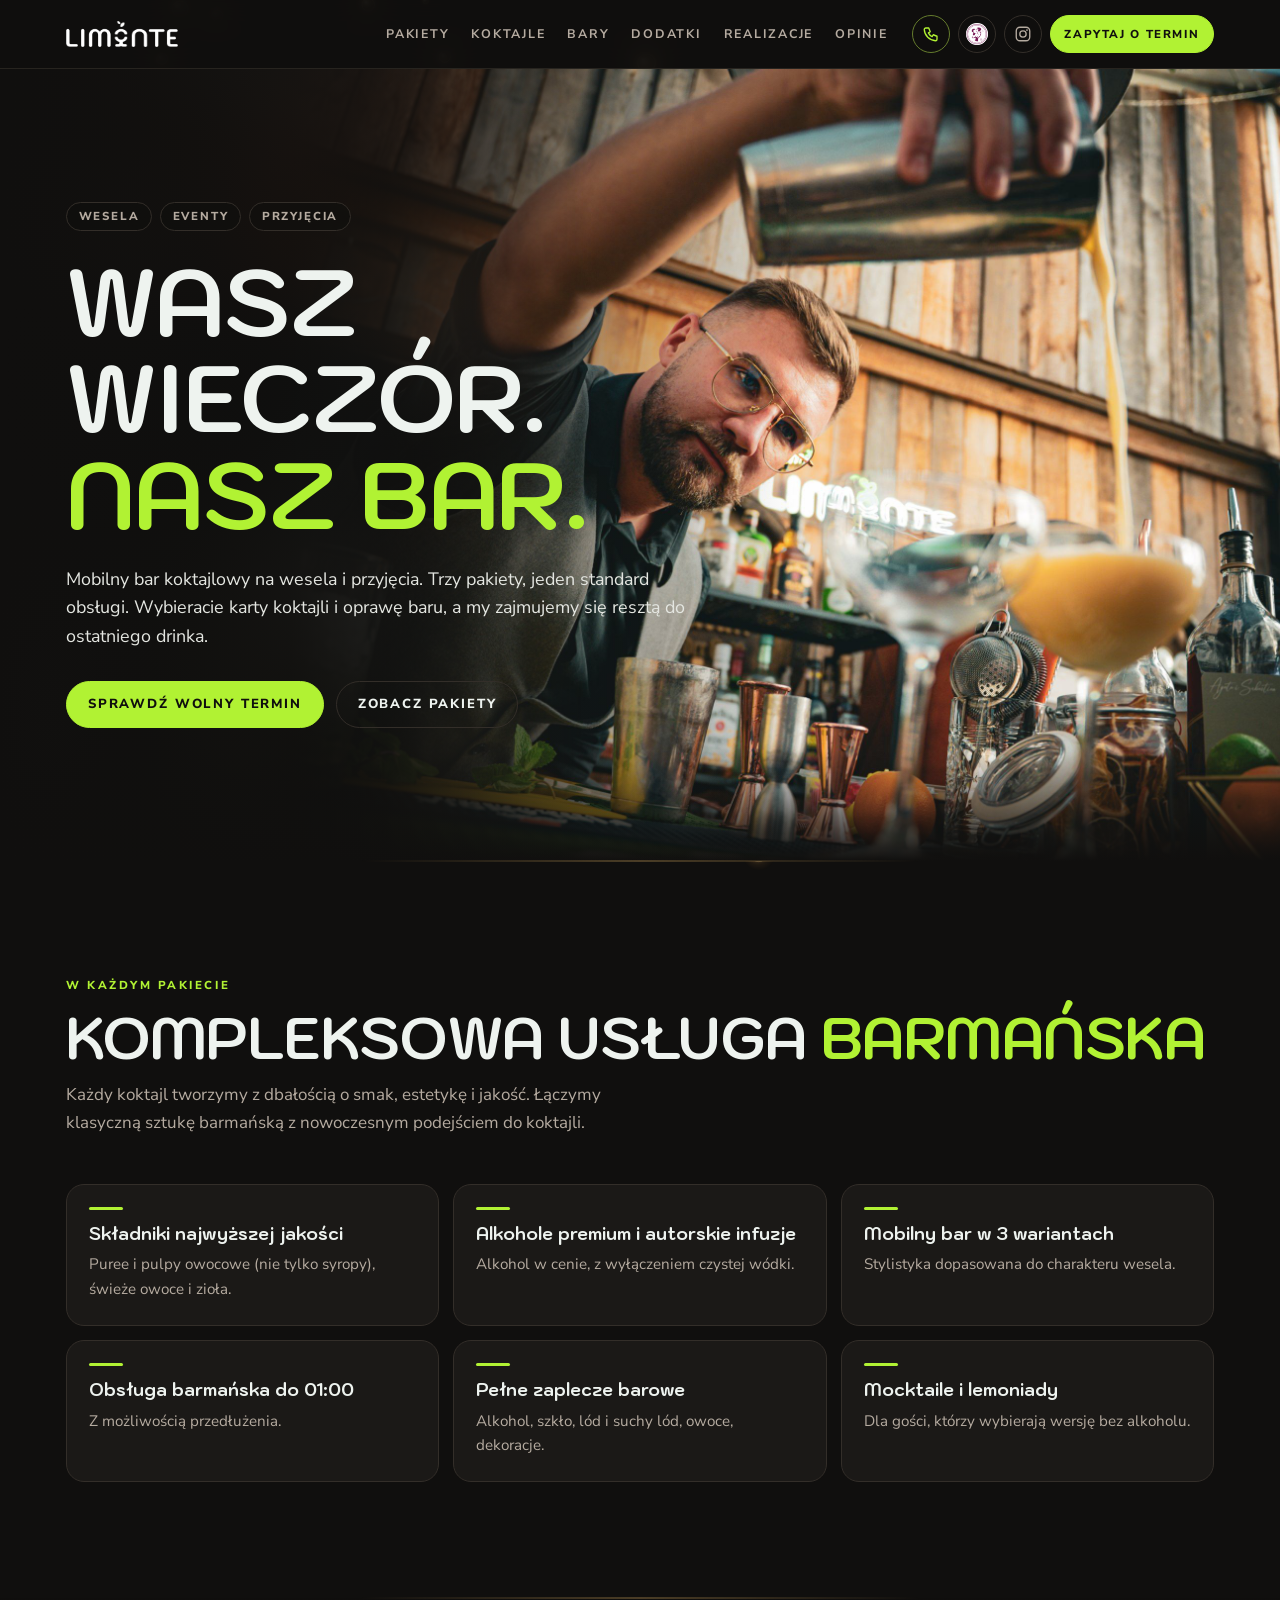
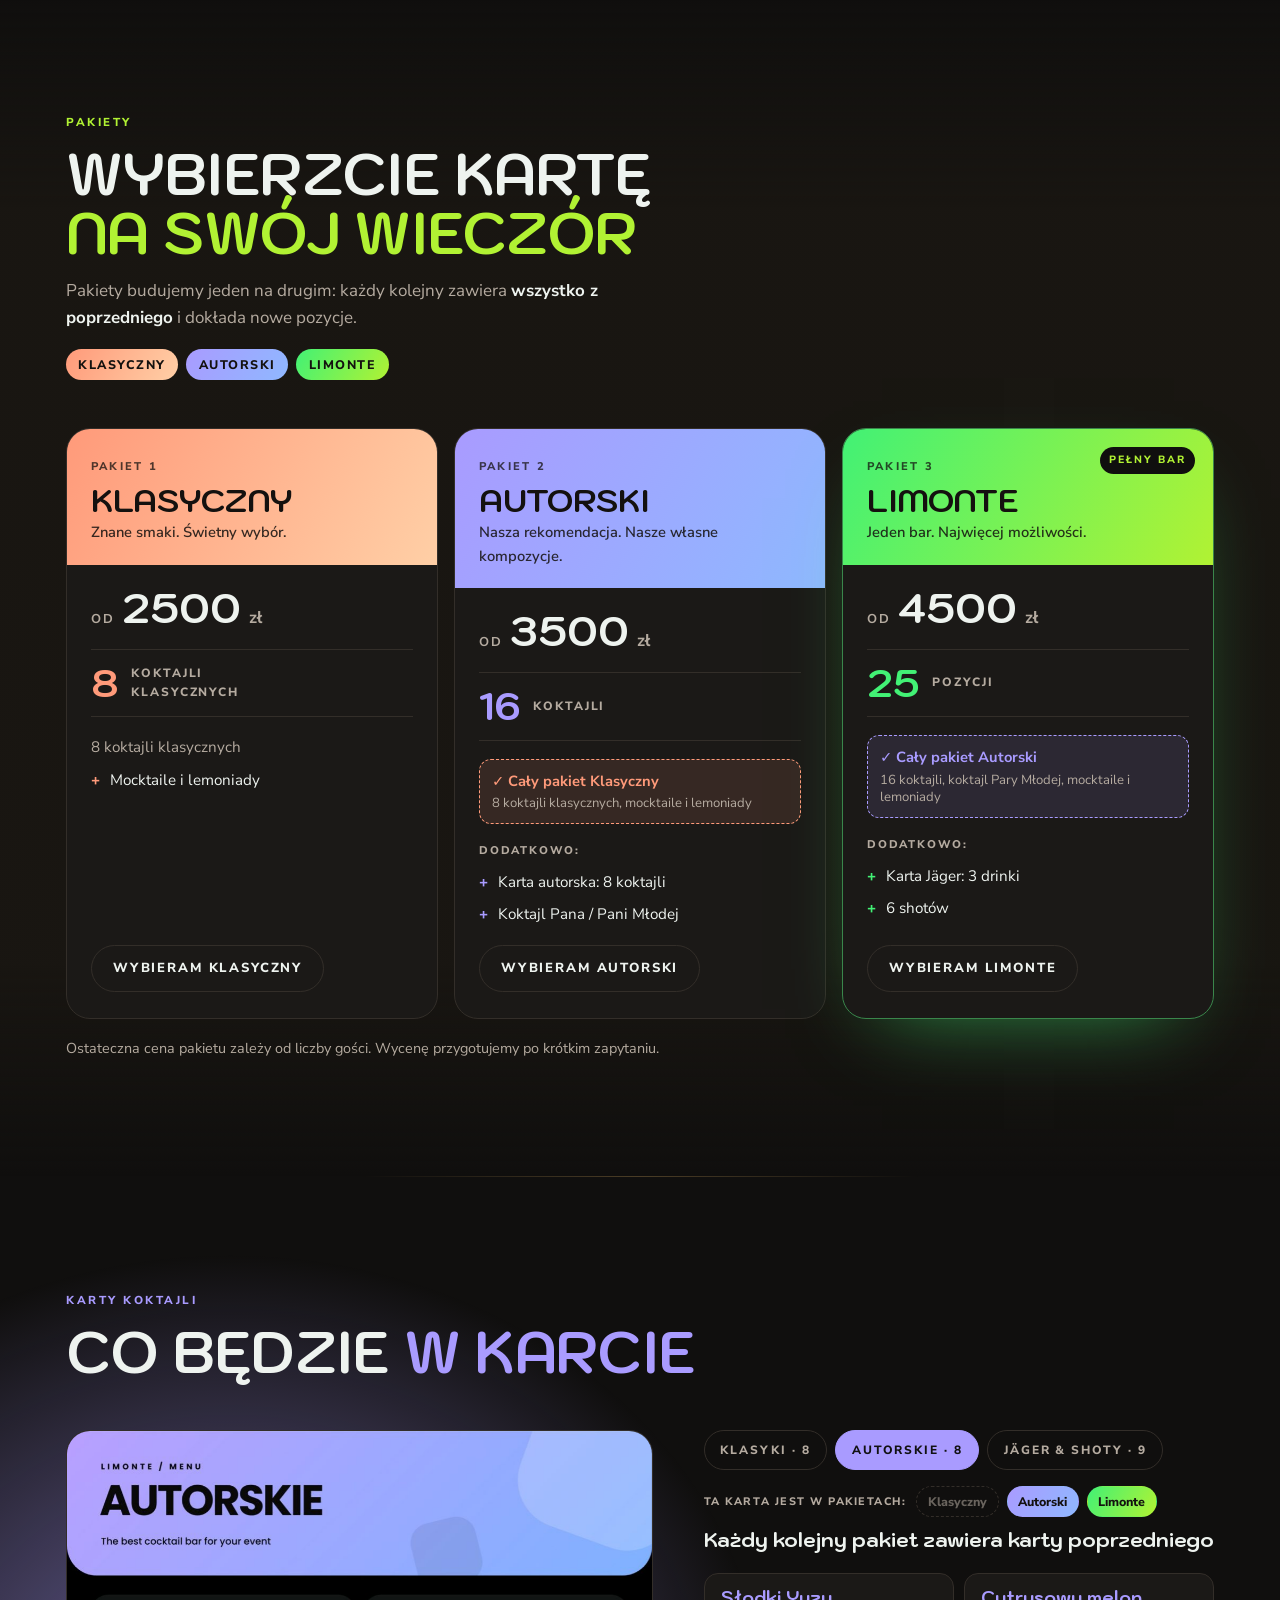
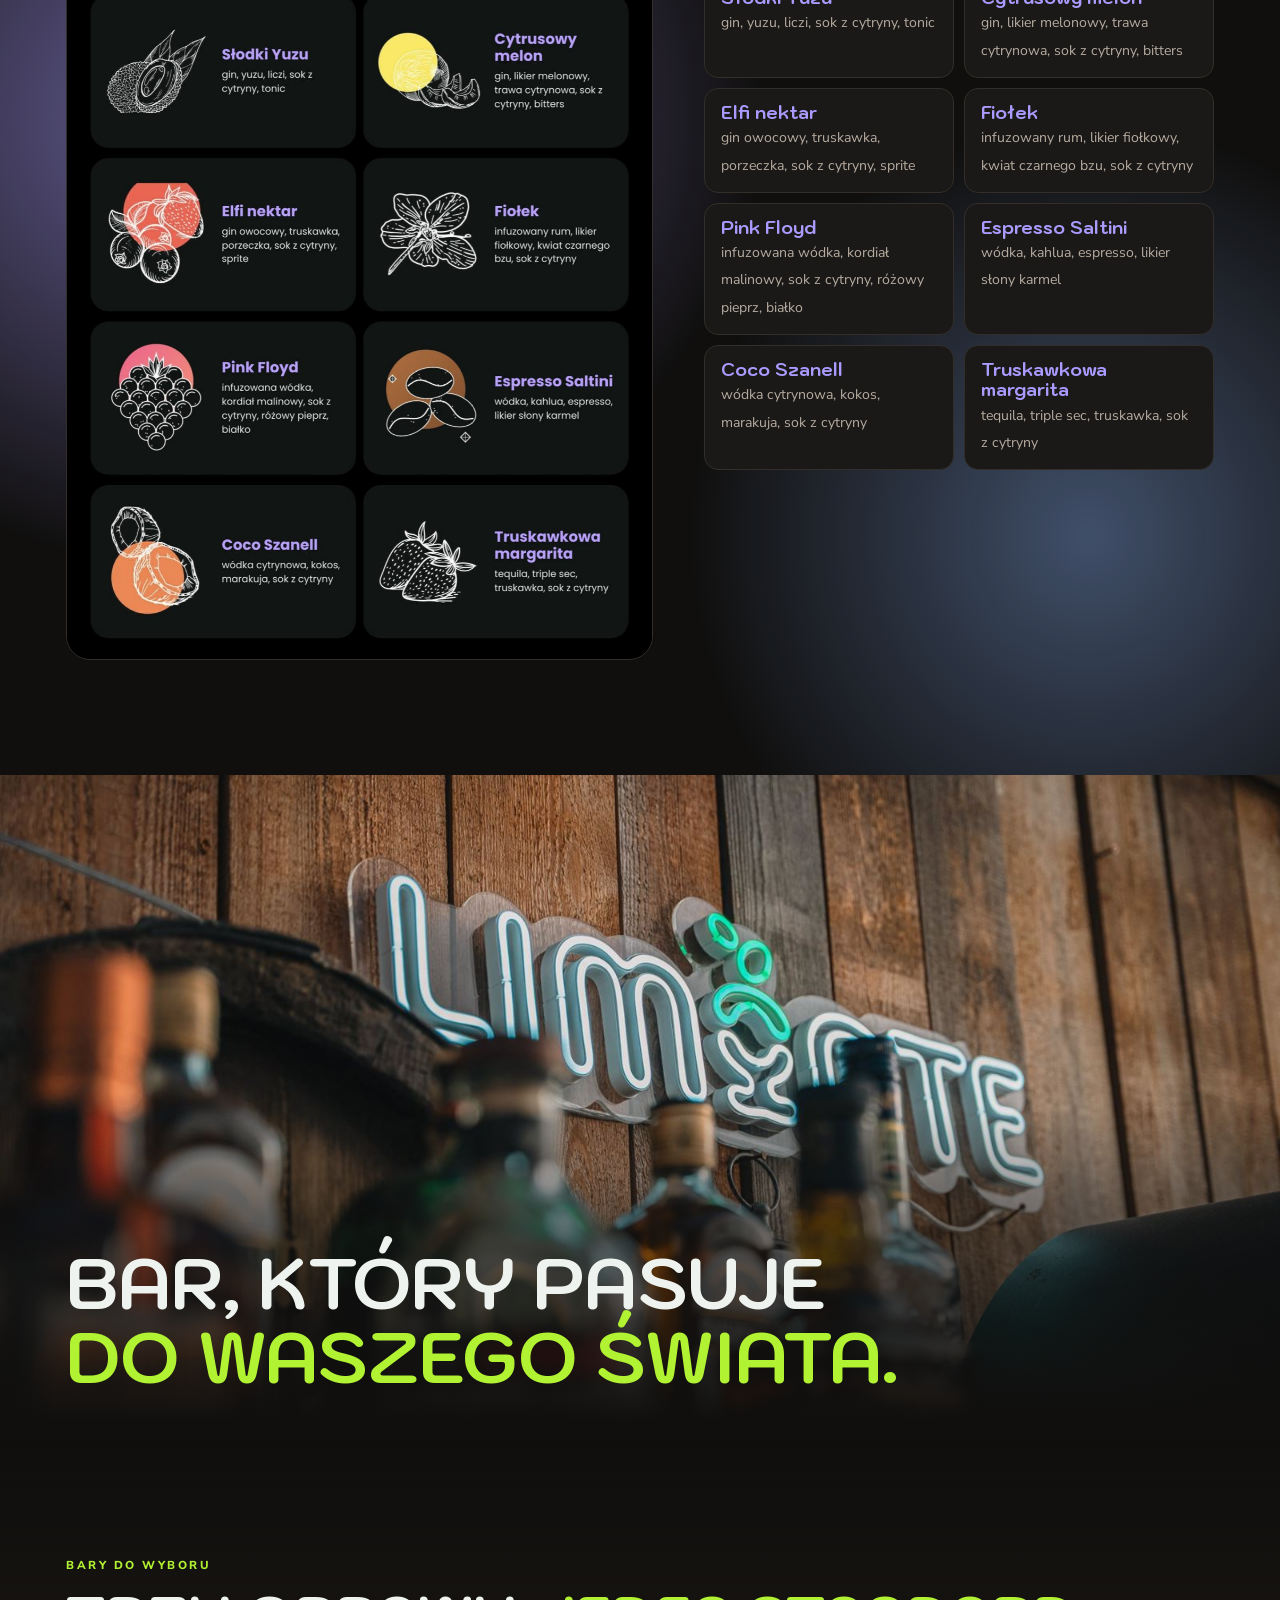
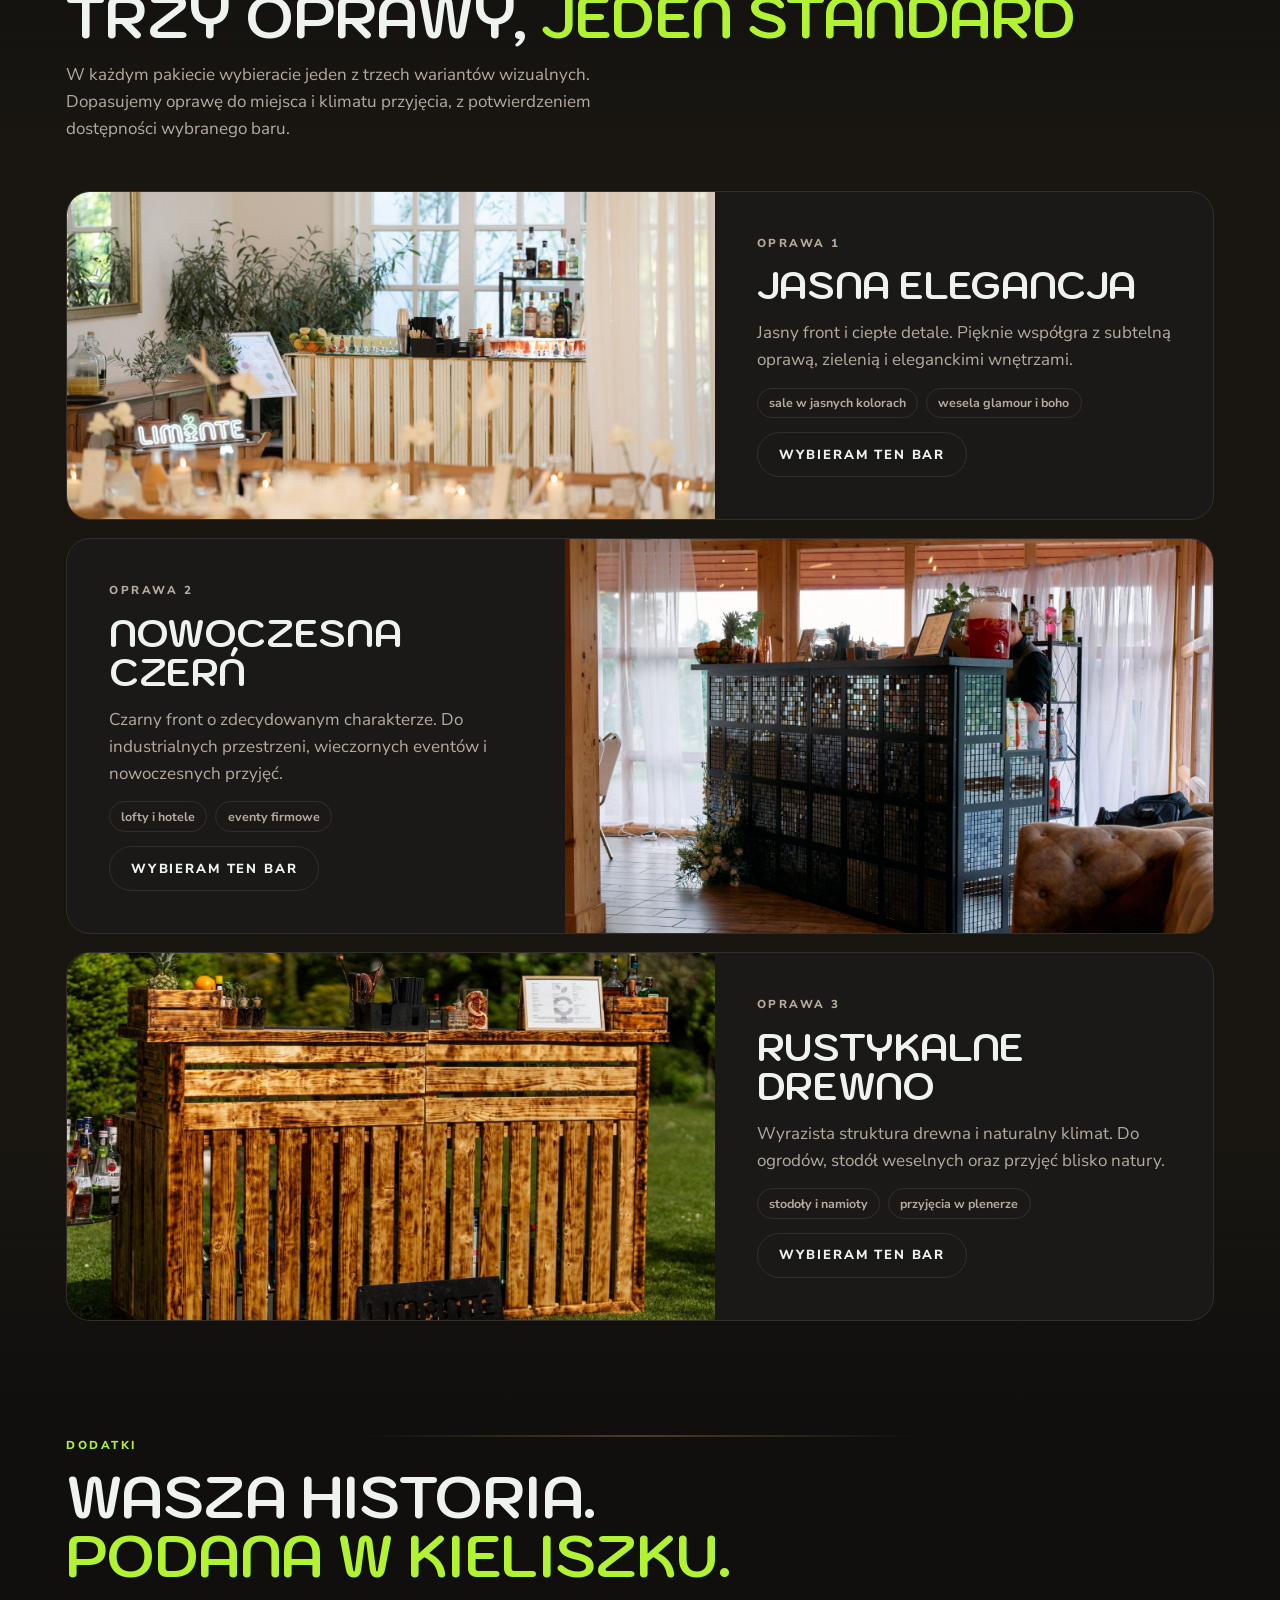
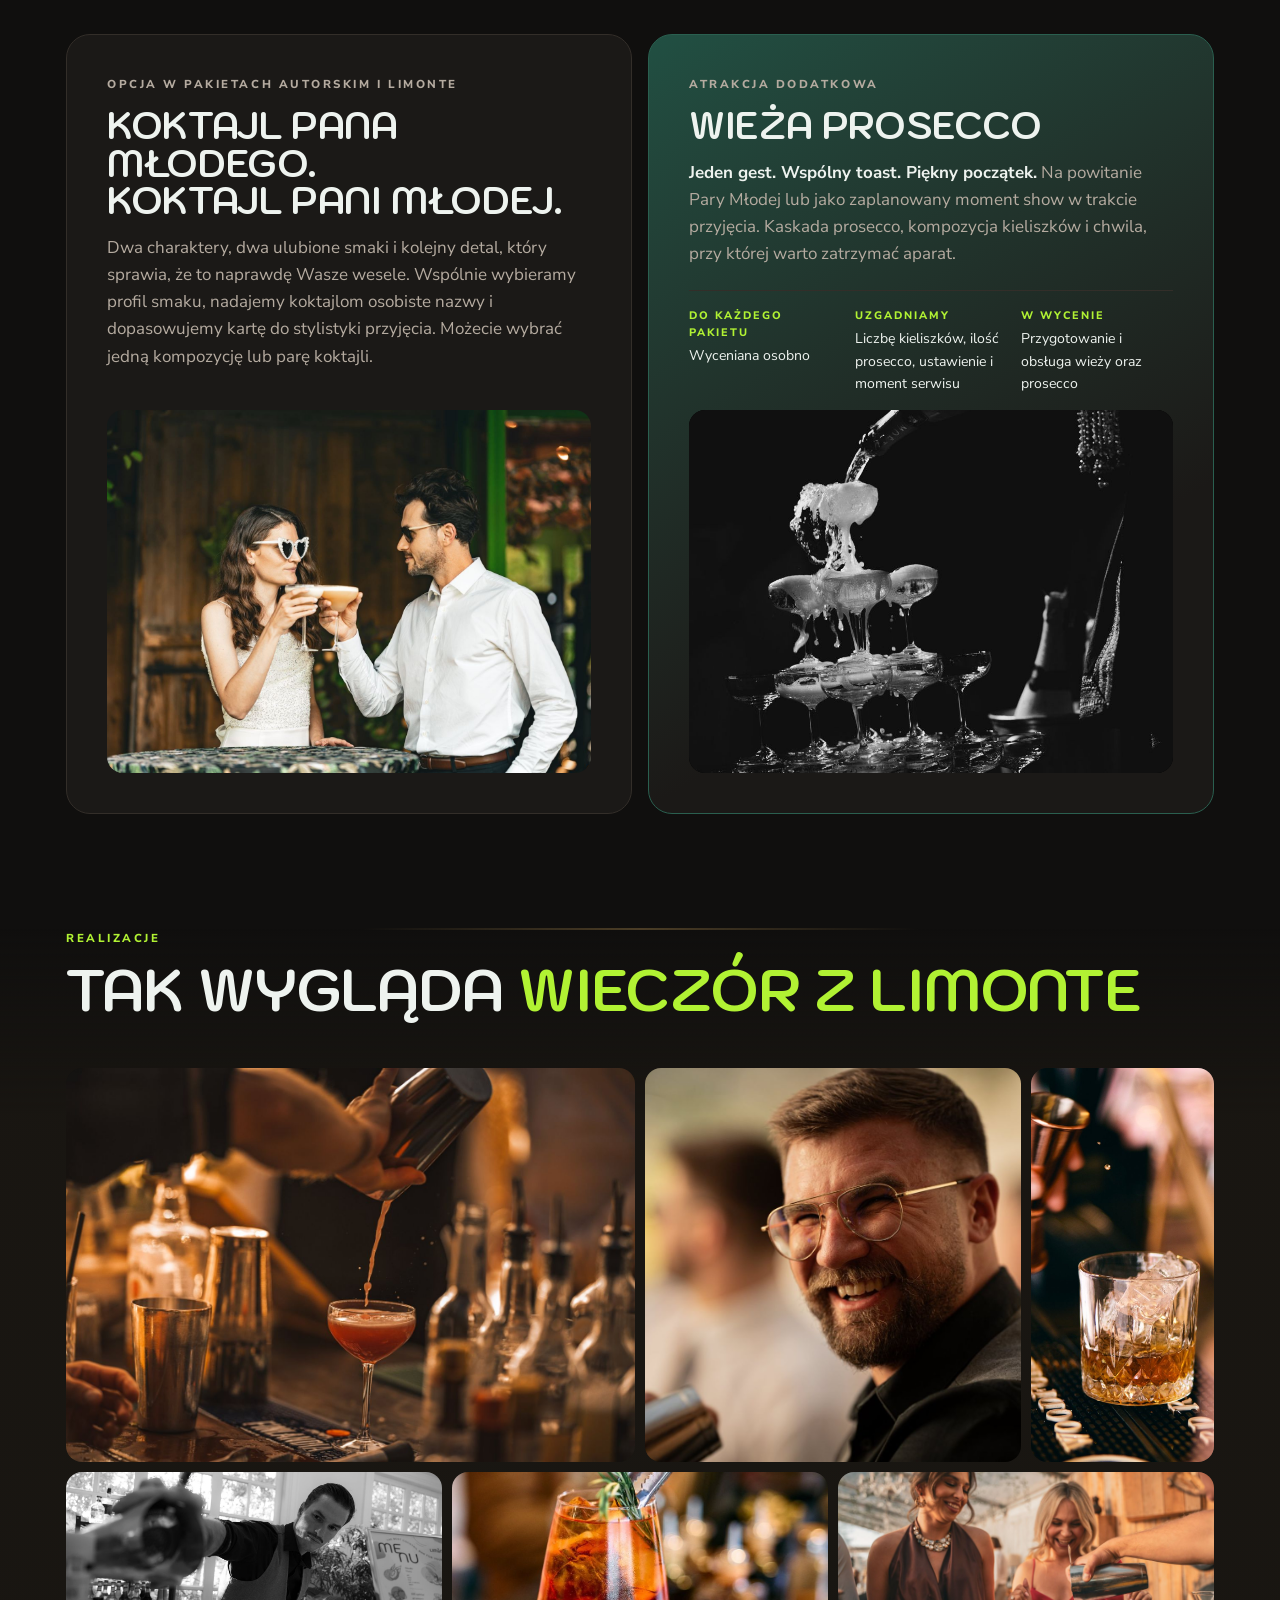
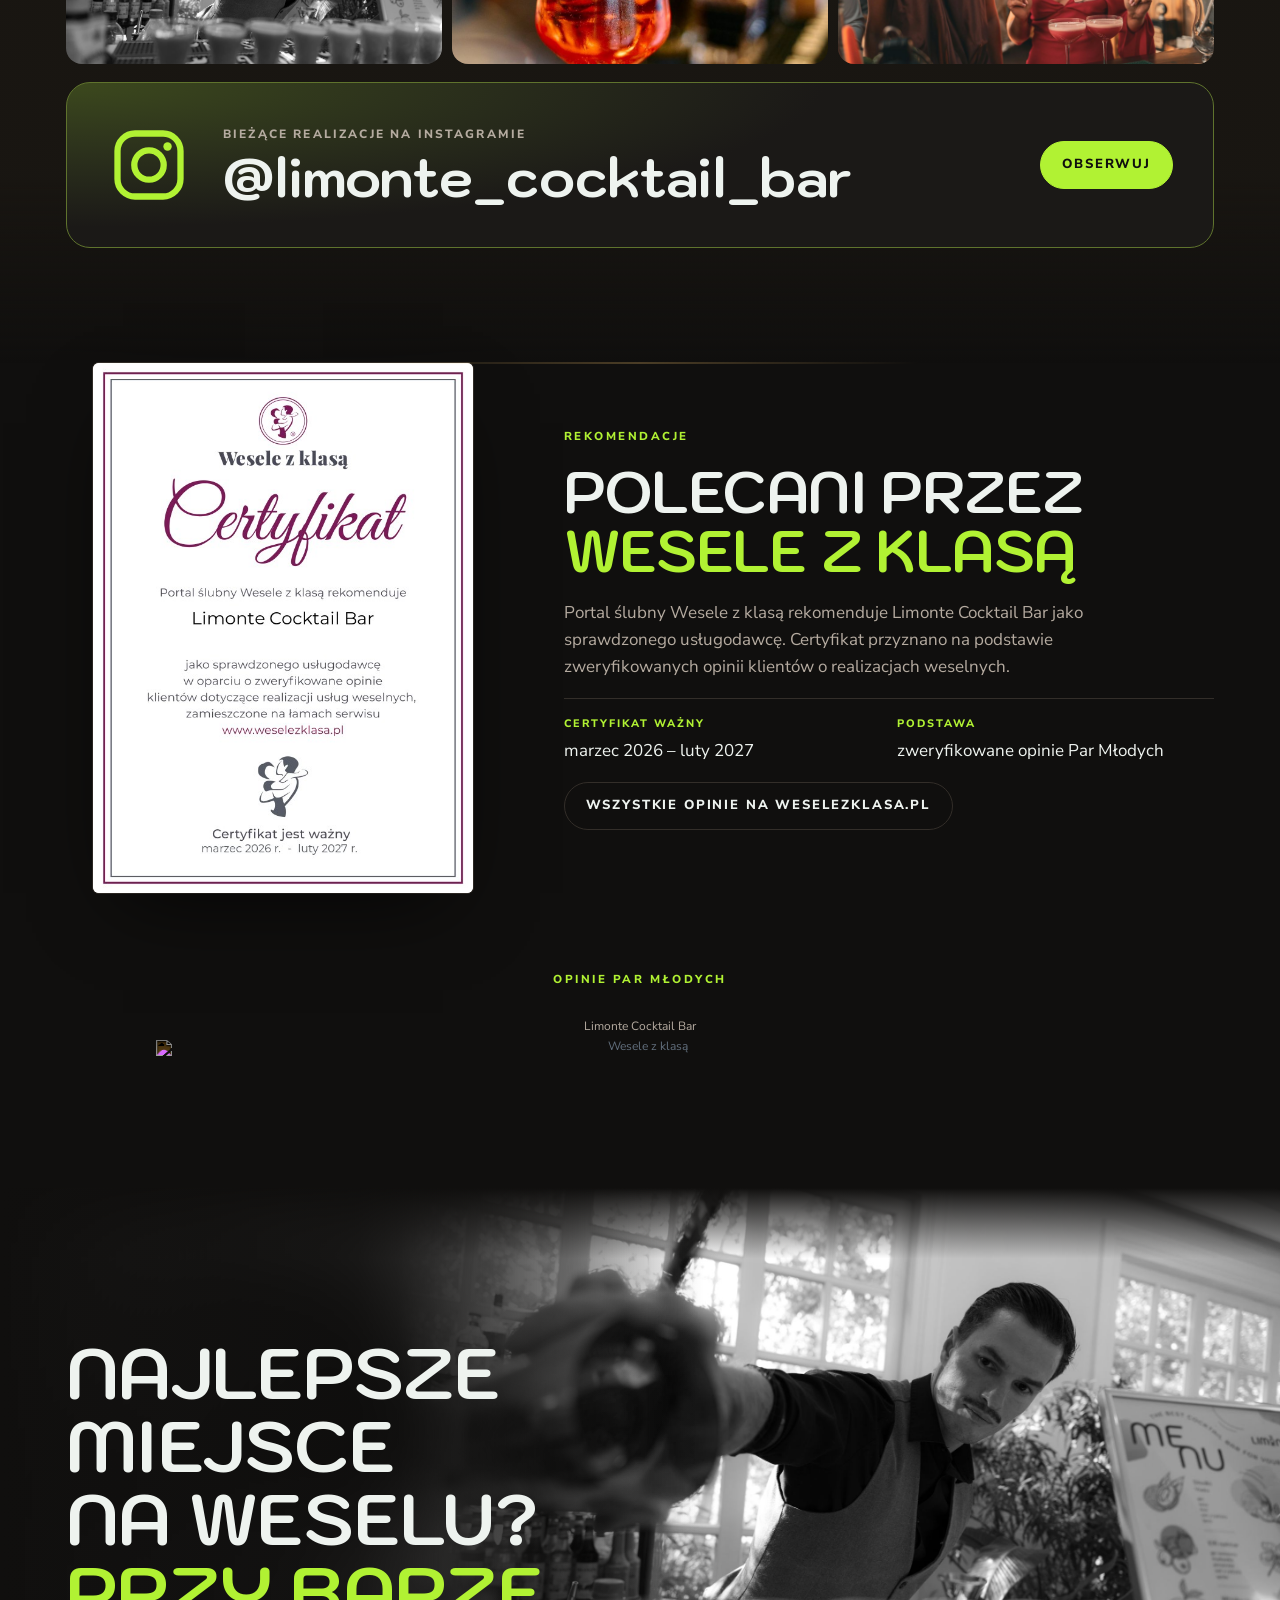
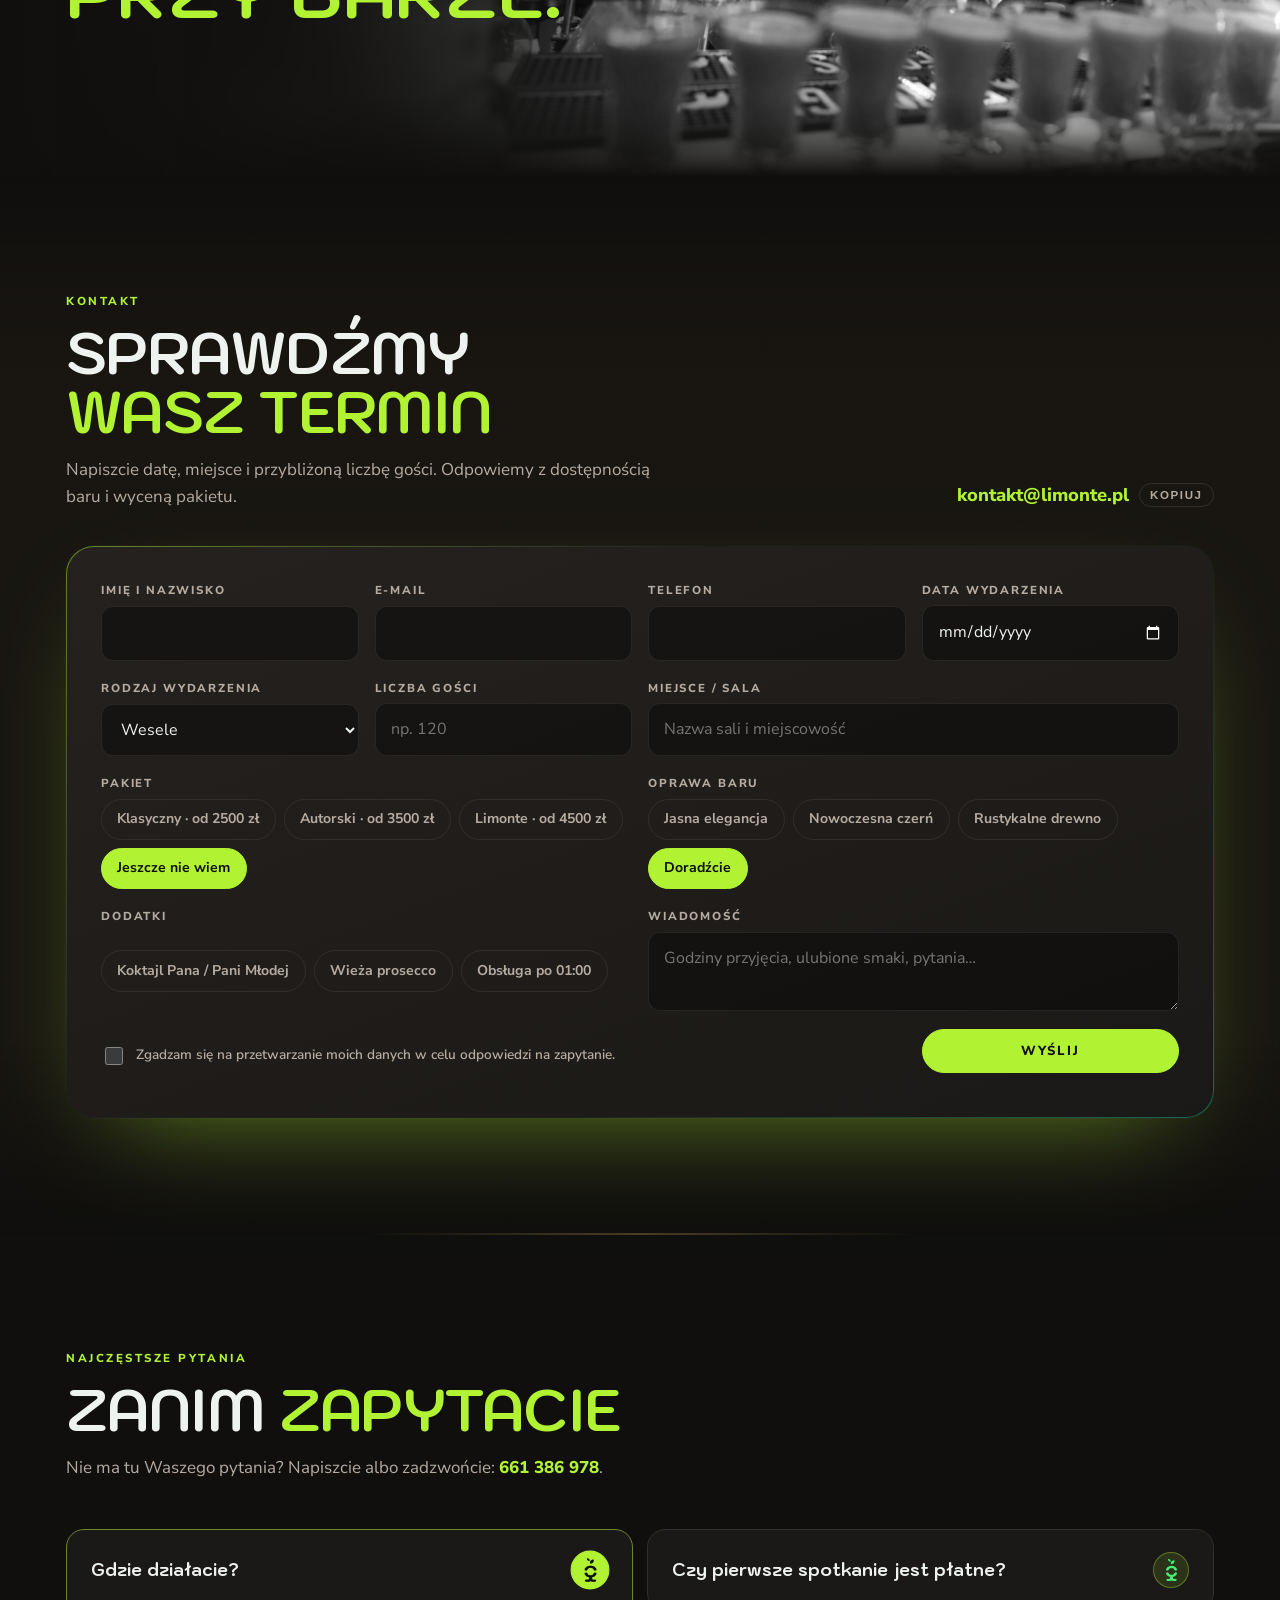
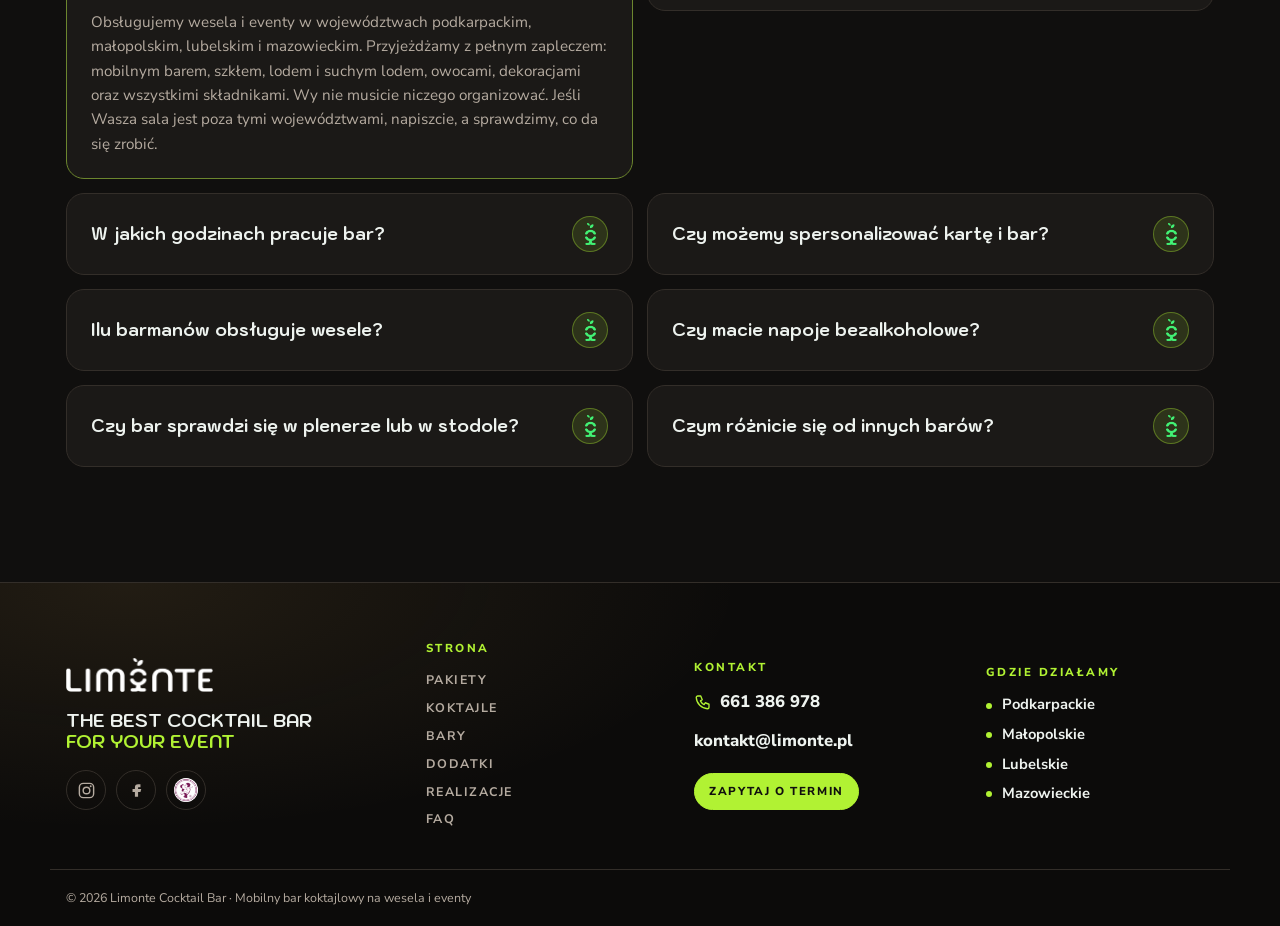
==== index.html @ 4ebc150f "Animacja przy przewijaniu, rytm sekcji, nowa stopka i obrazek do udostępniania Co-Authored-By: Claud" ====
<!doctype html>
<html lang="pl">
<head>
<meta charset="utf-8">
<meta name="viewport" content="width=device-width, initial-scale=1, viewport-fit=cover">
<meta name="theme-color" content="#100f0e">
<meta property="og:type" content="website">
<meta property="og:locale" content="pl_PL">
<meta property="og:site_name" content="Limonte Cocktail Bar">
<meta property="og:title" content="Limonte Cocktail Bar – mobilny bar koktajlowy na wesela">
<meta property="og:description" content="Trzy pakiety, trzy oprawy baru, koktajl Pary Młodej i wieża prosecco. Sprawdźcie wolny termin.">
<meta property="og:image" content="https://limonte.pl/assets/og-image.jpg">
<meta property="og:image:width" content="1200">
<meta property="og:image:height" content="630">
<meta name="twitter:card" content="summary_large_image">
<link rel="icon" href="favicon.ico" sizes="any">
<link rel="icon" type="image/png" sizes="32x32" href="assets/favicon-32.png">
<link rel="apple-touch-icon" href="assets/apple-touch-icon.png">
<title>Limonte Cocktail Bar</title>
<meta name="description" content="Limonte – mobilny bar koktajlowy na wesela, eventy i przyjęcia. Trzy pakiety, trzy oprawy baru, koktajl Pary Młodej i wieża prosecco.">
<style>
@font-face{font-family:"Kodchasan";src:url([data-uri]) format("woff");font-weight:500 800;font-style:normal;font-display:swap}
@font-face{font-family:"Nunito Sans";src:url([data-uri]) format("woff");font-weight:400 800;font-style:normal;font-display:swap}
/* Layout: dark bar-counter page; full-bleed photo bands alternate with card grids, lime glow as the only light source */
:root{
  --ink:#100f0e;        /* page ground, the bar counter at night */
  --panel:#1b1917;      /* cards */
  --panel-2:#24211e;
  --line:#332e29;
  --text:#eef3ef;
  --muted:#b5aba0;
  --lime:#42F175;
  --accent:#B1F233;      /* UI accent: brand citrus lime */       /* brand primary */
  --citrus:#B1F233;
  --mint:#01F5BB;
  --forest:#286B59;
  --coral:#ff9a7a; --coral-2:#ffcfa6;
  --lav:#a99bff;  --lav-2:#8fb8ff;
  --f-display:"Kodchasan","Trebuchet MS",system-ui,sans-serif;
  --f-body:"Nunito Sans",system-ui,-apple-system,"Segoe UI",sans-serif;
  --r:18px;
  --gut:max(16px,env(safe-area-inset-left,0px));
  --gut-r:max(16px,env(safe-area-inset-right,0px));
  color-scheme:dark;
}
*{box-sizing:border-box}
[hidden]{display:none!important}
html{scroll-behavior:smooth;scroll-padding-top:84px}
@media (prefers-reduced-motion:reduce){html{scroll-behavior:auto}*{animation:none!important;transition:none!important}}
body{margin:0;background:var(--ink);color:var(--text);font-family:var(--f-body);font-size:17px;line-height:1.6;-webkit-font-smoothing:antialiased;overflow-x:hidden}
img{max-width:100%;display:block}
a{color:inherit}
h1,h2,h3{font-family:var(--f-display);font-weight:700;line-height:1.02;margin:0;text-wrap:balance;letter-spacing:-.01em;text-transform:uppercase}
p{margin:0}
.wrap{max-width:1180px;margin:0 auto;padding-left:var(--gut);padding-right:var(--gut)}
.eyebrow{font-family:var(--f-body);font-weight:800;font-size:.72rem;letter-spacing:.22em;text-transform:uppercase;color:var(--accent)}
.lead{color:var(--muted);max-width:60ch}
.lime{color:var(--accent)}
section{padding-block:clamp(64px,9vw,120px)}
.btn{display:inline-flex;align-items:center;gap:.5em;font-family:var(--f-body);font-weight:800;font-size:.82rem;letter-spacing:.14em;text-transform:uppercase;text-decoration:none;border-radius:999px;padding:.95em 1.6em;border:1.5px solid var(--accent);color:var(--ink);background:var(--accent);cursor:pointer;transition:transform .15s,box-shadow .2s,background .2s}
.btn:hover{transform:translateY(-1px);box-shadow:0 0 0 6px color-mix(in srgb,var(--accent) 18%,transparent)}
.btn.ghost{background:transparent;color:var(--text);border-color:var(--line)}
.btn.ghost:hover{border-color:var(--accent);color:var(--accent)}
:focus-visible{outline:2px solid var(--accent);outline-offset:3px;border-radius:6px}

/* header */
body::before{content:"";position:fixed;inset:0 0 auto;height:env(safe-area-inset-top,0px);z-index:60;background:var(--ink)}
.top{position:sticky;top:env(safe-area-inset-top,0px);z-index:50;background:color-mix(in srgb,var(--ink) 82%,transparent);backdrop-filter:blur(14px);-webkit-backdrop-filter:blur(14px);border-bottom:1px solid color-mix(in srgb,var(--line) 70%,transparent)}
.top .wrap{display:flex;align-items:center;gap:24px;min-height:68px}
.logo{flex:none}
.logo img{height:26px;width:auto}
@media (max-width:1440px){.nav{gap:18px}}
.soc:not(.tel) span{display:none}.soc:not(.tel){width:38px;padding:0;justify-content:center}
@media (max-width:420px){.top-cta{gap:5px}.soc,.soc:not(.tel){width:34px;height:34px}.top .btn{padding:.7em .75em;font-size:.62rem;letter-spacing:.06em}.logo img{height:20px}}
.nav{display:flex;gap:26px;margin-left:auto;font-weight:700;font-size:.78rem;letter-spacing:.14em;text-transform:uppercase}
.nav a{text-decoration:none;color:var(--muted)}
.nav a:hover{color:var(--accent)}
.top .btn{padding:.75em 1.2em;font-size:.72rem}
.top-cta{display:flex;align-items:center;gap:8px}
.soc{display:inline-flex;align-items:center;gap:7px;height:38px;padding:0 12px;border:1px solid var(--line);border-radius:999px;text-decoration:none;color:var(--muted);font-weight:800;font-size:.68rem;letter-spacing:.12em;text-transform:uppercase;transition:color .2s,border-color .2s}
.soc:hover{color:var(--accent);border-color:var(--accent)}
.soc svg{width:18px;height:18px;flex:none}
.soc.tel{color:var(--accent);border-color:color-mix(in srgb,var(--accent) 40%,var(--line))}
.soc.tel span{letter-spacing:.06em}
.soc .wzk-logo{width:22px;height:22px;flex:none;border-radius:50%;background:#fff}
.nav a,.soc,.top .btn{white-space:nowrap}
.nav{gap:22px}
@media (max-width:1320px){.soc span{display:none}.soc{width:38px;padding:0;justify-content:center}}
@media (max-width:1060px){.nav{gap:16px;font-size:.72rem}}
@media (max-width:900px){.nav{display:none}.top-cta{margin-left:auto}}
@media (max-width:420px){.top .btn{padding:.75em .9em;font-size:.66rem;letter-spacing:.08em}.top .wrap{gap:12px}.logo img{height:22px}}

/* hero */
.hero{position:relative;isolation:isolate;overflow:hidden;min-height:min(88vh,860px);display:flex;align-items:center;padding-block:clamp(56px,8vw,110px)}
.hero-bg{position:absolute;inset:0;z-index:-2;margin:0;overflow:hidden;container-type:size;--px:.5;--py:.4}
.hb{position:absolute;width:max(100cqw,100cqh);aspect-ratio:1;left:calc((100cqw - max(100cqw,100cqh)) * var(--px));top:calc((100cqh - max(100cqw,100cqh)) * var(--py))}
.hb img{position:absolute;inset:0;width:100%;height:100%;display:block;object-fit:cover}
.hb .hs2{object-position:32% 40%;opacity:0;animation:heroSwap 14s ease-in-out 3s infinite}
@keyframes heroSwap{0%{opacity:0}8%{opacity:1}50%{opacity:1}58%{opacity:0}100%{opacity:0}}
@media (prefers-reduced-motion:reduce){.hb .hs2{animation:none;opacity:0}}
@media (min-width:761px){
  .hero-bg::before{content:"";position:absolute;inset:-60px;background:url(img/hero.jpg) 70% 40%/cover;filter:blur(40px) brightness(.4) saturate(1.1)}
  .hb{width:min(125cqh,100cqw);left:auto;right:0;top:calc((100cqh - min(125cqh,100cqw)) * .35);-webkit-mask-image:linear-gradient(90deg,transparent 0,#000 30%);mask-image:linear-gradient(90deg,transparent 0,#000 30%)}
}
.hero::before{content:"";position:absolute;inset:0;z-index:-1;pointer-events:none;background:linear-gradient(90deg,var(--ink) 0%,color-mix(in srgb,var(--ink) 80%,transparent) 30%,color-mix(in srgb,var(--ink) 20%,transparent) 50%,transparent 62%),linear-gradient(0deg,var(--ink) 0%,transparent 14%)}
.hero .wrap{width:100%}
.hero.ready h1 span,.hero.ready .tags,.hero.ready .lead,.hero.ready .ctas{animation:heroUp .9s cubic-bezier(.2,.7,.2,1) both}
.hero .tags{animation-delay:.2s}.hero h1 span:nth-child(1){animation-delay:.35s}.hero h1 span:nth-child(2){animation-delay:.55s}.hero .lead{animation-delay:.8s}.hero .ctas{animation-delay:.95s}
@keyframes heroUp{from{transform:translateY(22px);opacity:.15}to{transform:none;opacity:1}}
.hero .wrap>div{max-width:620px}
.hero h1{font-size:clamp(2.8rem,7.4vw,6.4rem)}
.hero .lead{color:color-mix(in srgb,var(--text) 82%,var(--muted))}
.tag{background:color-mix(in srgb,var(--ink) 55%,transparent)}
@media (max-width:760px){
  .hero{display:block;min-height:0;padding-block:0 48px}
  .hero::before{display:none}
  .hero-bg{position:relative;inset:auto;width:100%;aspect-ratio:1/1;--px:.5;--py:.5}
  .hero-bg::after{content:"";position:absolute;inset:auto 0 0;height:38%;background:linear-gradient(0deg,var(--ink) 4%,transparent);pointer-events:none}
  .hero .wrap{position:relative;margin-top:-64px}
}
.hero h1 span{display:block}
.hero .lead{margin-top:22px;font-size:1.12rem}
.hero .ctas{display:flex;flex-wrap:wrap;gap:12px;margin-top:30px}
.tags{display:flex;flex-wrap:wrap;gap:8px;margin-bottom:22px}
.tag{border:1px solid var(--line);border-radius:999px;padding:.38em 1em;font-size:.72rem;font-weight:800;letter-spacing:.16em;text-transform:uppercase;color:var(--muted)}

/* features */
.head{display:grid;gap:14px;margin-bottom:clamp(32px,4vw,48px)}
.head h2{font-size:clamp(2rem,4.6vw,3.6rem)}
.features{display:grid;grid-template-columns:repeat(3,1fr);gap:14px}
.feat{background:var(--panel);border:1px solid var(--line);border-radius:var(--r);padding:22px 22px 24px;display:grid;gap:8px;align-content:start}
.feat h3{font-size:1.08rem;text-transform:none;letter-spacing:0;line-height:1.2}
.feat p{color:var(--muted);font-size:.95rem}
.feat i{width:34px;height:3px;border-radius:3px;background:var(--accent);display:block;margin-bottom:6px}
@media (max-width:860px){.features{grid-template-columns:1fr 1fr}}
@media (max-width:540px){.features{grid-template-columns:1fr}}

/* packages */
.packages{display:grid;grid-template-columns:repeat(3,minmax(0,1fr));gap:16px;align-items:stretch}
.inc{border-radius:12px;padding:10px 12px;display:grid;gap:2px;border:1px dashed var(--c);background:color-mix(in srgb,var(--c) 12%,transparent)}
.inc b{font-size:.92rem;color:var(--c)}
.inc span{font-size:.82rem;color:var(--muted);line-height:1.35}
.inc-k{--c:var(--coral)}.inc-a{--c:var(--lav)}
.plus-lbl{font-size:.7rem;font-weight:800;letter-spacing:.16em;text-transform:uppercase;color:var(--muted);margin-bottom:-8px}
.ladder{display:flex;flex-wrap:wrap;align-items:center;gap:8px;margin-top:4px;font-weight:800;font-size:.78rem;letter-spacing:.12em;text-transform:uppercase}
.ladder span{padding:.45em 1em;border-radius:999px;color:#14110f}
.ladder .lk{background:linear-gradient(120deg,var(--coral),var(--coral-2))}.ladder .la{background:linear-gradient(120deg,var(--lav),var(--lav-2))}.ladder .ll{background:linear-gradient(120deg,var(--lime),var(--citrus))}
.ladder i{font-style:normal;color:var(--accent);font-size:1.1rem}
@media (max-width:560px){.ladder{display:none}}
.pkg{position:relative;border-radius:24px;background:var(--panel);border:1px solid var(--line);overflow:hidden;display:flex;flex-direction:column}
.pkg .band{padding:22px 24px 20px;color:#14110f;background:linear-gradient(120deg,var(--a),var(--b))}
.pkg .band small{font-weight:800;font-size:.7rem;letter-spacing:.2em;text-transform:uppercase;opacity:.75}
.pkg .band h3{font-size:2rem;margin-top:6px}
.pkg .band p{font-weight:600;font-size:.92rem;margin-top:4px;opacity:.85}
.pkg .body{padding:22px 24px 26px;display:flex;flex-direction:column;gap:18px;flex:1}
.price{display:flex;align-items:baseline;gap:8px}
.price small{color:var(--muted);font-weight:700;font-size:.8rem;letter-spacing:.12em;text-transform:uppercase}
.price b{font-family:var(--f-display);font-size:2.6rem;line-height:1}
.price span{color:var(--muted);font-weight:700}
.count{display:flex;align-items:center;gap:12px;padding-block:14px;border-block:1px solid var(--line)}
.count b{font-family:var(--f-display);font-size:2.4rem;line-height:1;color:var(--a)}
.count span{font-weight:800;font-size:.75rem;letter-spacing:.16em;text-transform:uppercase;color:var(--muted)}
.pkg ul{list-style:none;margin:0;padding:0;display:grid;gap:8px;font-size:.95rem}
.pkg li{display:flex;gap:10px}
.pkg li::before{content:"+";color:var(--a);font-weight:800}
.pkg li.base{color:var(--muted)}
.pkg li.base::before{content:none}
.pkg .btn{margin-top:auto;align-self:flex-start;background:transparent;color:var(--text);border-color:var(--line)}
.pkg .btn:hover{border-color:var(--a);color:var(--a);box-shadow:none}
.pkg.k{--a:var(--coral);--b:var(--coral-2)}
.pkg.a{--a:var(--lav);--b:var(--lav-2)}
.pkg.l{--a:var(--lime);--b:var(--citrus);border-color:color-mix(in srgb,var(--lime) 45%,var(--line));box-shadow:0 30px 80px -40px color-mix(in srgb,var(--lime) 60%,transparent)}
.pkg .flag{position:absolute;top:18px;right:18px;background:var(--ink);color:var(--accent);font-weight:800;font-size:.66rem;letter-spacing:.18em;text-transform:uppercase;padding:.45em .9em;border-radius:999px}
.note{margin-top:18px;color:var(--muted);font-size:.9rem}
@media (max-width:900px){.packages{grid-template-columns:1fr}}

/* menu */
.menu-sec{position:relative;isolation:isolate;overflow:hidden}
.menu-sec .glow{position:absolute;inset:0;z-index:-1;opacity:0;transition:opacity .7s ease;pointer-events:none}
.glow-k{background:radial-gradient(60% 55% at 18% 45%,color-mix(in srgb,var(--coral) 55%,transparent),transparent 70%),radial-gradient(45% 50% at 85% 80%,color-mix(in srgb,var(--coral-2) 35%,transparent),transparent 70%)}
.glow-a{background:radial-gradient(60% 55% at 18% 45%,color-mix(in srgb,var(--lav) 58%,transparent),transparent 70%),radial-gradient(45% 50% at 85% 80%,color-mix(in srgb,var(--lav-2) 38%,transparent),transparent 70%)}
.glow-j{background:radial-gradient(60% 55% at 18% 45%,color-mix(in srgb,var(--lime) 48%,transparent),transparent 70%),radial-gradient(45% 50% at 85% 80%,color-mix(in srgb,var(--citrus) 36%,transparent),transparent 70%)}
#r-klasyki:checked~.glow-k,#r-autorskie:checked~.glow-a,#r-jager:checked~.glow-j{opacity:1}
.menu-sec .head .lime,.menu-sec .head .eyebrow{transition:color .5s}
#r-klasyki:checked~.wrap .head .lime,#r-klasyki:checked~.wrap .head .eyebrow{color:var(--coral)}
#r-autorskie:checked~.wrap .head .lime,#r-autorskie:checked~.wrap .head .eyebrow{color:var(--lav)}
.menu-wrap{display:grid;grid-template-columns:minmax(0,1.15fr) minmax(0,1fr);gap:clamp(24px,4vw,56px);align-items:start}
.menu-photo{border-radius:24px;overflow:hidden;aspect-ratio:1100/1556;max-width:100%;position:sticky;top:96px;background:#000;border:1px solid var(--line)}
.menu-photo img{width:100%;height:100%;object-fit:contain}
.tabs{display:flex;flex-wrap:wrap;gap:8px;margin:0 0 22px}
@media (min-width:861px){.menu-sec .tabs{margin-left:calc((100% - clamp(24px,4vw,56px)) * 1.15 / 2.15 + clamp(24px,4vw,56px))}
.menu-sec .drinks{grid-template-columns:1fr 1fr}.drink b{font-size:1.18rem}.drink span{font-size:.92rem}}
@media (max-width:860px){.menu-sec .tabs{margin:-12px 0 24px}}
@media (max-width:560px){.menu-sec .tabs{gap:6px}.tab{font-size:.66rem;letter-spacing:.06em;padding:.75em .95em}}
.tab{font-family:var(--f-body);font-weight:800;font-size:.75rem;letter-spacing:.16em;text-transform:uppercase;border-radius:999px;padding:.8em 1.3em;border:1px solid var(--line);background:transparent;color:var(--muted);cursor:pointer}
.tab{display:inline-block;user-select:none;-webkit-tap-highlight-color:transparent}
.tab-r{position:fixed;top:0;left:0;opacity:0;width:1px;height:1px;margin:0;pointer-events:none}
.menu-sec .drinks,.menu-sec .menu-note,.menu-sec .mi{display:none}
.menu-photo .mi{width:100%;height:100%;object-fit:contain}
#r-klasyki:checked~.wrap .panel-k,#r-autorskie:checked~.wrap .panel-a,#r-jager:checked~.wrap .panel-j{display:grid}
#r-klasyki:checked~.wrap .n-k,#r-autorskie:checked~.wrap .n-a,#r-jager:checked~.wrap .n-j,#r-klasyki:checked~.wrap .mi-k,#r-autorskie:checked~.wrap .mi-a,#r-jager:checked~.wrap .mi-j{display:block}
#r-klasyki:checked~.wrap .tab[data-k="klasyki"],#r-autorskie:checked~.wrap .tab[data-k="autorskie"],#r-jager:checked~.wrap .tab[data-k="jager"]{background:var(--c);border-color:var(--c);color:#111}
#r-klasyki:focus-visible~.wrap .tab[data-k="klasyki"],#r-autorskie:focus-visible~.wrap .tab[data-k="autorskie"],#r-jager:focus-visible~.wrap .tab[data-k="jager"]{outline:2px solid var(--lime);outline-offset:3px}
.tab[data-k="klasyki"]{--c:var(--coral)}.tab[data-k="autorskie"]{--c:var(--lav)}.tab[data-k="jager"]{--c:var(--lime)}
.drinks{display:grid;grid-template-columns:1fr 1fr;gap:10px}
.drink{background:var(--panel);border:1px solid var(--line);border-radius:14px;padding:14px 16px;min-width:0}
.drink b{display:block;font-family:var(--f-display);font-size:1.12rem;line-height:1.15;color:var(--c)}
.drink span{color:var(--muted);font-size:.88rem}
.drinks .sub{grid-column:1/-1;margin-top:10px}
.menu-note{margin-top:16px;color:var(--muted);font-size:.9rem}
.panel-k{--c:var(--coral)}.panel-a{--c:var(--lav)}.panel-j{--c:var(--lime)}
@media (max-width:860px){.menu-wrap{grid-template-columns:1fr}.menu-photo{position:static;max-width:520px}}
@media (max-width:520px){.drinks{grid-template-columns:1fr}}

/* bars */
.bars{display:grid;gap:18px}
.bar{display:grid;grid-template-columns:1.3fr 1fr;background:var(--panel);border:1px solid var(--line);border-radius:24px;overflow:hidden;transition:border-color .2s}
.bar:nth-child(even){grid-template-columns:1fr 1.3fr}
.bar:nth-child(even) .bar-img{order:2}
.bar-img{min-height:300px;position:relative}
.bar-img img{position:absolute;inset:0;width:100%;height:100%;object-fit:cover}
.bar-txt{padding:clamp(22px,3.5vw,42px);display:flex;flex-direction:column;gap:14px;justify-content:center;min-width:0}
.bar-txt h3{font-size:clamp(1.7rem,3vw,2.4rem)}
.bar-txt p{color:var(--muted)}
.bar-txt ul{margin:0;padding:0;list-style:none;display:flex;flex-wrap:wrap;gap:8px}
.bar-txt li{font-size:.78rem;font-weight:700;border:1px solid var(--line);border-radius:999px;padding:.35em .9em;color:var(--muted)}
.bar.picked{border-color:var(--accent)}
.bar .btn{align-self:flex-start}
.bar.picked .btn{background:var(--accent);color:var(--ink);border-color:var(--accent)}
@media (max-width:780px){.bar,.bar:nth-child(even){grid-template-columns:1fr}.bar:nth-child(even) .bar-img{order:0}.bar-img{min-height:0;aspect-ratio:16/10}}

/* extras */
.extras{display:grid;grid-template-columns:1fr 1fr;gap:16px}
.extra{border-radius:24px;padding:clamp(24px,3.5vw,40px);display:flex;flex-direction:column;gap:14px;border:1px solid var(--line);background:var(--panel);position:relative;overflow:hidden}
.extra h3{font-size:clamp(1.6rem,3vw,2.3rem)}
.extra p{color:var(--muted)}
.extra.green{background:linear-gradient(150deg,color-mix(in srgb,var(--forest) 70%,var(--ink)),var(--panel) 70%);border-color:color-mix(in srgb,var(--forest) 80%,var(--line))}
.extra dl{display:grid;grid-template-columns:repeat(3,1fr);gap:14px;margin:8px 0 0;padding-top:16px;border-top:1px solid var(--line)}
.extra dt{font-size:.68rem;font-weight:800;letter-spacing:.18em;text-transform:uppercase;color:var(--accent)}
.extra dd{margin:4px 0 0;font-size:.88rem;color:var(--text)}
.extra .ph{border-radius:16px;overflow:hidden;aspect-ratio:16/9;max-width:100%;margin-top:auto}
.extra .ph img{width:100%;height:100%;object-fit:cover}
.extra .ph-wieza{aspect-ratio:4/3;background:#000}
.extra .ph-para{aspect-ratio:4/3}
.extra .ph-para img{object-position:50% 40%}
.extra .ph-wieza img{object-position:40% 46%}
@media (max-width:860px){.extras{grid-template-columns:1fr}}
@media (max-width:460px){.extra dl{grid-template-columns:1fr}}

/* gallery */
.gallery{display:grid;grid-template-columns:repeat(6,1fr);grid-auto-rows:clamp(120px,15vw,200px);gap:10px}
.gallery figure{margin:0;border-radius:16px;overflow:hidden;background:var(--panel)}
.gallery img{width:100%;height:100%;object-fit:cover;transition:transform .5s}
.gallery figure:hover img{transform:scale(1.04)}
.g1{grid-column:span 3;grid-row:span 2}.g2{grid-column:span 2;grid-row:span 2}.g3{grid-column:span 1;grid-row:span 2}
.g4{grid-column:span 2}.g5{grid-column:span 2}.g6{grid-column:span 2}
@media (max-width:760px){.gallery{grid-template-columns:repeat(2,1fr);grid-auto-rows:150px}.gallery figure{grid-column:span 1!important;grid-row:span 1!important}.gallery .g1{grid-column:span 2!important;grid-row:span 2!important}}
.ig{display:flex;align-items:center;flex-wrap:wrap;gap:clamp(16px,3vw,32px);margin-top:18px;padding:clamp(22px,3.5vw,40px);border-radius:24px;text-decoration:none;color:var(--text);background:radial-gradient(120% 160% at 0% 0%,color-mix(in srgb,var(--accent) 22%,var(--panel)),var(--panel) 55%);border:1px solid color-mix(in srgb,var(--accent) 35%,var(--line));transition:border-color .2s,transform .2s}
.ig:hover{border-color:var(--accent);transform:translateY(-2px)}
.ig-icon{width:clamp(56px,7vw,84px);height:auto;color:var(--accent);flex:none}
.ig-txt{display:grid;gap:4px;min-width:0;flex:1}
.ig-txt small{font-size:.75rem;font-weight:800;letter-spacing:.18em;text-transform:uppercase;color:var(--muted)}
.ig-txt b{font-family:var(--f-display);font-size:clamp(1.5rem,4.6vw,3.4rem);line-height:1.05;overflow-wrap:anywhere}
.ig .btn{flex:none}
@media (max-width:560px){.ig{flex-direction:column;align-items:flex-start}.ig-txt b{font-size:clamp(1.2rem,6.4vw,1.6rem)}.ig-icon{width:48px}}
/* certificate */
.cert{display:grid;grid-template-columns:minmax(0,.8fr) minmax(0,1.2fr);gap:clamp(28px,5vw,72px);align-items:center}
.cert-img{margin:0;justify-self:center;max-width:380px;width:100%;transform:rotate(-2.5deg);box-shadow:0 30px 80px -30px rgba(0,0,0,.8),0 0 0 1px var(--line);border-radius:6px;overflow:hidden;background:#fff}
.cert-img img{width:100%;height:auto}
.cert-txt{display:grid;gap:18px;justify-items:start}
.cert-txt h2{font-size:clamp(2rem,4.6vw,3.6rem)}
.cert-txt dl{display:grid;grid-template-columns:1fr 1fr;gap:16px;margin:0;padding-top:16px;border-top:1px solid var(--line);width:100%}
.cert-txt dt{font-size:.68rem;font-weight:800;letter-spacing:.18em;text-transform:uppercase;color:var(--accent)}
.cert-txt dd{margin:4px 0 0}
@media (max-width:760px){.cert{grid-template-columns:1fr}.cert-img{max-width:300px}}
@media (max-width:420px){.cert-txt dl{grid-template-columns:1fr}}
.wzk-wrap{display:grid;grid-template-columns:minmax(0,1fr);gap:16px;justify-items:center;margin-top:clamp(48px,6vw,80px)}
.wzk-wrap .wzk-widget{color:var(--muted);box-shadow:none!important;background:transparent!important;border-radius:16px!important}
.wzk-wrap .wzk-widget iframe{filter:invert(.93) hue-rotate(180deg) brightness(1.05)}
.wzk-wrap .wzk-widget-footer{background:transparent!important}
.wzk-wrap .wzk-widget-footer a{color:var(--muted)!important}
.wzk-wrap .wzk-widget-footer img{filter:invert(1) brightness(1.3)}

/* neon band */
.neon{position:relative;padding-block:0;min-height:clamp(320px,52vw,720px);display:grid;align-items:end;overflow:hidden}
.neon img{position:absolute;inset:0;width:100%;height:100%;object-fit:cover;object-position:50% 22%}
.neon::after{content:"";position:absolute;inset:0;background:linear-gradient(0deg,var(--ink) 3%,color-mix(in srgb,var(--ink) 55%,transparent) 30%,transparent 50%)}
.neon .wrap{position:relative;z-index:1;padding-block:clamp(28px,4vw,48px);width:100%}
.neon h2{font-size:clamp(2rem,5.6vw,4.6rem)}

/* form */
.contact{display:grid;grid-template-columns:minmax(0,1fr);gap:clamp(24px,3vw,36px)}
.contact aside{display:grid;grid-template-columns:minmax(0,1.1fr) minmax(0,.9fr);gap:12px 48px;align-items:end}
.contact aside .head{margin:0}
.contact aside .mail{justify-self:end}
@media (max-width:860px){.contact aside{grid-template-columns:1fr}.contact aside .mail{justify-self:start}}
.contact aside .ph{border-radius:20px;overflow:hidden;aspect-ratio:4/3;max-width:100%}
.contact aside .ph img{width:100%;height:100%;object-fit:cover}
.mail{display:flex;align-items:center;gap:10px;flex-wrap:wrap}
.mail code{font-family:var(--f-body);font-weight:800;font-size:1.15rem;color:var(--accent);user-select:all}
.mini{font-size:.72rem;font-weight:800;letter-spacing:.14em;text-transform:uppercase;background:transparent;color:var(--muted);border:1px solid var(--line);border-radius:999px;padding:.45em .9em;cursor:pointer}
.mini:hover{color:var(--accent);border-color:var(--accent)}
form{background:var(--panel);border:1px solid var(--line);border-radius:24px;padding:clamp(20px,3vw,34px);display:grid;grid-template-columns:repeat(4,minmax(0,1fr));gap:18px 16px}
.f{display:grid;gap:6px;min-width:0}
.f.full{grid-column:1/-1}
.f.w2{grid-column:span 2}
.f.w2 textarea{min-height:100%;height:100%}
.f.msg{grid-template-rows:auto 1fr}
label,.lbl{font-size:.72rem;font-weight:800;letter-spacing:.16em;text-transform:uppercase;color:var(--muted)}
input,select,textarea{width:100%;font:inherit;font-size:1rem;color:var(--text);background:var(--ink);border:1px solid var(--line);border-radius:12px;padding:.8em .95em;min-width:0}
textarea{min-height:120px;resize:vertical}
input:focus,select:focus,textarea:focus{outline:none;border-color:var(--accent);box-shadow:0 0 0 4px color-mix(in srgb,var(--accent) 16%,transparent)}
input:user-invalid,select:user-invalid{border-color:#ff7a6b}
.chips{display:flex;flex-wrap:wrap;gap:8px}
.chip{position:relative;text-transform:none;letter-spacing:0}
.chip input{position:absolute;opacity:0;inset:0;cursor:pointer}
.chip span{display:inline-block;border:1px solid var(--line);border-radius:999px;padding:.6em 1.1em;font-size:.88rem;font-weight:700;color:var(--muted);cursor:pointer;transition:.15s}
.chip input:checked+span{background:var(--accent);border-color:var(--accent);color:var(--ink)}
.chip input:focus-visible+span{outline:2px solid var(--accent);outline-offset:2px}
.consent{grid-column:1/span 3;align-self:center;text-transform:none;letter-spacing:0;font-weight:600;display:flex;gap:10px;align-items:flex-start;font-size:.85rem;color:var(--muted)}
.consent input{width:18px;height:18px;margin-top:3px;flex:none;accent-color:var(--accent)}
.submit{grid-column:4;display:flex;flex-direction:column;align-items:stretch;gap:10px}
.submit .btn{justify-content:center}
.status{font-size:.92rem;font-weight:700}
.status.ok{color:var(--accent)}.status.err{color:#ffb0a6}
.hp{position:absolute;left:-9999px}
@media (max-width:1000px){form{grid-template-columns:repeat(2,minmax(0,1fr))}.f.w2,.consent,.submit{grid-column:1/-1}.submit{flex-direction:row;align-items:center;flex-wrap:wrap}.f.w2 textarea{min-height:120px;height:auto}}
@media (max-width:560px){form{grid-template-columns:1fr}}

footer{border-top:1px solid var(--line);padding-block:40px}
footer .wrap{display:flex;flex-wrap:wrap;gap:20px 40px;align-items:center;justify-content:space-between}
footer img{height:22px;width:auto}
footer p{color:var(--muted);font-size:.85rem}
footer nav{display:flex;flex-wrap:wrap;gap:12px 20px;font-weight:700;font-size:.8rem;letter-spacing:.12em;text-transform:uppercase}
footer nav a{text-decoration:none;color:var(--muted)}
footer nav a:hover{color:var(--accent)}

/* compact phone layout */
@media (max-width:560px){
  body{font-size:15px;line-height:1.5}
  section{padding-block:44px}
  .head{gap:8px;margin-bottom:20px}
  .head h2{font-size:1.75rem}
  .lead{font-size:.95rem}
  .eyebrow{font-size:.66rem}
  .btn{padding:.8em 1.25em;font-size:.74rem}
  .hero-bg{aspect-ratio:5/4}
  .hero h1{font-size:2.35rem}
  .hero .lead{margin-top:12px;font-size:1rem}
  .hero .ctas{margin-top:18px;gap:8px}
  .tags{margin-bottom:12px}
  .features{grid-template-columns:1fr 1fr;gap:8px}
  .feat{padding:12px;gap:4px}
  .feat h3{font-size:.9rem}
  .feat p{font-size:.8rem;line-height:1.4}
  .feat i{width:24px;margin-bottom:2px}
  .packages{gap:12px}
  .pkg .band{padding:14px 16px}
  .pkg .band h3{font-size:1.5rem}
  .pkg .band p{font-size:.82rem}
  .pkg .body{padding:14px 16px 16px;gap:10px}
  .price b{font-size:2rem}
  .count{padding-block:8px}
  .count b{font-size:1.8rem}
  .pkg ul{font-size:.88rem;gap:4px}
  .pkg .flag{top:12px;right:12px}
  .menu-photo{max-width:100%}
  .drinks{gap:6px}
  .drink{padding:9px 12px;border-radius:12px}
  .drink b{font-size:.98rem}
  .drink span{font-size:.8rem}
  .neon{min-height:240px}
  .bars{gap:12px}
  .bar-img{aspect-ratio:16/9}
  .bar-txt{padding:16px;gap:8px}
  .bar-txt h3{font-size:1.4rem}
  .bar-txt p{font-size:.9rem}
  .extras{gap:12px}
  .extra{padding:16px;gap:10px}
  .extra h3{font-size:1.4rem}
  .extra p{font-size:.9rem}
  .extra dl{gap:8px;padding-top:10px}
  .gallery{grid-auto-rows:110px;gap:6px}
  .gallery figure{border-radius:12px}
  .ig{padding:16px;gap:12px}
  .cert{gap:20px}
  .cert-img{max-width:220px}
  .cert-txt{gap:12px}
  .cert-txt h2{font-size:1.75rem}
  form{padding:16px;gap:12px}
  input,select,textarea{padding:.65em .8em;font-size:16px}
  .chip span{padding:.5em .9em;font-size:.82rem}
  .chips{gap:6px}
  footer{padding-block:28px}
}

@media (max-width:560px){
  form{grid-template-columns:1fr 1fr!important;gap:10px 8px;padding:14px}
  .f.wide-m,.f.w2,.consent,.submit{grid-column:1/-1}
  .f{gap:4px}
  label,.lbl{font-size:.62rem;letter-spacing:.12em}
  input,select,textarea{padding:.55em .7em;border-radius:10px}
  .chips{display:grid;grid-template-columns:1fr 1fr;gap:6px}
  .chip span{display:block;text-align:center;padding:.5em .4em;font-size:.76rem;line-height:1.2}
  .f.w2 textarea{min-height:76px;height:auto}
  .consent{font-size:.78rem}
  .submit .btn{width:100%;justify-content:center}
}

/* champagne bubbles in the page background */
#bubbles{position:fixed;inset:0;width:100%;height:100%;z-index:0;pointer-events:none}
main,footer{position:relative;z-index:1}
@media (prefers-reduced-motion:reduce){#bubbles{display:none}}

.incl{display:flex;flex-wrap:wrap;align-items:center;gap:6px 8px;margin:-8px 0 22px;font-size:.78rem}
.incl-lbl{font-weight:800;letter-spacing:.14em;text-transform:uppercase;font-size:.68rem;color:var(--muted);margin-right:2px}
.ic{padding:.35em .85em;border-radius:999px;font-weight:800;border:1px dashed var(--line);color:color-mix(in srgb,var(--muted) 55%,transparent);transition:all .35s}
.incl-note{flex-basis:100%;color:var(--text);font-family:var(--f-display);font-weight:700;font-size:clamp(1.05rem,1.6vw,1.3rem);line-height:1.25;margin-top:4px}
#r-klasyki:checked~.wrap .ic,#r-autorskie:checked~.wrap .ic-a,#r-autorskie:checked~.wrap .ic-l,#r-jager:checked~.wrap .ic-l{border-style:solid;border-color:transparent;color:#14110f}
#r-klasyki:checked~.wrap .ic-k,#r-autorskie:checked~.wrap .ic-k{}
.menu-sec .ic-k{--g:linear-gradient(120deg,var(--coral),var(--coral-2))}.menu-sec .ic-a{--g:linear-gradient(120deg,var(--lav),var(--lav-2))}.menu-sec .ic-l{--g:linear-gradient(120deg,var(--lime),var(--citrus))}
#r-klasyki:checked~.wrap .ic,#r-autorskie:checked~.wrap .ic-a,#r-autorskie:checked~.wrap .ic-l,#r-jager:checked~.wrap .ic-l{background:var(--g)}
@media (min-width:861px){.menu-sec .incl{margin-left:calc((100% - clamp(24px,4vw,56px)) * 1.15 / 2.15 + clamp(24px,4vw,56px))}}
@media (max-width:860px){.menu-sec .incl{margin:-14px 0 20px}}
@media (max-width:560px){.incl-lbl{flex-basis:100%}.ic{font-size:.72rem;padding:.3em .7em}.incl-note{font-size:1rem}}

/* card switch animation */
@keyframes cardIn{from{opacity:0;transform:translateY(14px) scale(.97)}to{opacity:1;transform:none}}
@keyframes drinkIn{from{opacity:0;transform:translateY(10px)}to{opacity:1;transform:none}}
#r-klasyki:checked~.wrap .mi-k,#r-autorskie:checked~.wrap .mi-a,#r-jager:checked~.wrap .mi-j{animation:cardIn .55s cubic-bezier(.2,.7,.2,1) both}
#r-klasyki:checked~.wrap .panel-k .drink,#r-autorskie:checked~.wrap .panel-a .drink,#r-jager:checked~.wrap .panel-j .drink,#r-jager:checked~.wrap .panel-j .sub{animation:drinkIn .45s cubic-bezier(.2,.7,.2,1) both}
.menu-sec .drinks>*:nth-child(1){animation-delay:.05s!important}.menu-sec .drinks>*:nth-child(2){animation-delay:.09s!important}.menu-sec .drinks>*:nth-child(3){animation-delay:.13s!important}.menu-sec .drinks>*:nth-child(4){animation-delay:.17s!important}.menu-sec .drinks>*:nth-child(5){animation-delay:.21s!important}.menu-sec .drinks>*:nth-child(6){animation-delay:.25s!important}.menu-sec .drinks>*:nth-child(7){animation-delay:.29s!important}.menu-sec .drinks>*:nth-child(8){animation-delay:.33s!important}.menu-sec .drinks>*:nth-child(9){animation-delay:.37s!important}.menu-sec .drinks>*:nth-child(10){animation-delay:.41s!important}
@media (prefers-reduced-motion:reduce){.menu-sec .mi,.menu-sec .drink,.menu-sec .sub{animation:none!important}}

/* FAQ */
.faq{display:grid;grid-template-columns:minmax(0,.8fr) minmax(0,1.2fr);gap:clamp(28px,5vw,72px);align-items:start}
.faq-head{position:sticky;top:96px;margin:0}
.area{margin-top:10px;padding-top:16px;border-top:1px solid var(--line);display:grid;gap:10px}
.area ul{list-style:none;margin:0;padding:0;display:flex;flex-wrap:wrap;gap:8px}
.area li{border:1px solid color-mix(in srgb,var(--accent) 35%,var(--line));color:var(--text);border-radius:999px;padding:.4em 1em;font-weight:700;font-size:.85rem}
.faq-list{display:grid;gap:10px}
.faq-list details{background:var(--panel);border:1px solid var(--line);border-radius:16px;transition:border-color .2s}
.faq-list details[open]{border-color:color-mix(in srgb,var(--accent) 45%,var(--line))}
.faq-list summary{cursor:pointer;list-style:none;display:flex;justify-content:space-between;align-items:center;gap:16px;padding:18px 20px;font-family:var(--f-display);font-weight:700;font-size:1.08rem;line-height:1.25}
.faq-list summary::-webkit-details-marker{display:none}
.faq-list summary::after{content:"+";flex:none;width:28px;height:28px;border-radius:50%;display:grid;place-items:center;border:1px solid var(--line);color:var(--accent);font-size:1.1rem;transition:transform .25s}
.faq-list details[open] summary::after{transform:rotate(45deg);border-color:var(--accent)}
.faq-list .ans{padding:0 20px 18px;color:var(--muted);font-size:.95rem}
.faq-list .ans ul{margin:0;padding-left:1.1em;display:grid;gap:6px}
.faq-list .ans p+ul{margin-top:8px}
.faq-list .ans b{color:var(--text)}
@media (max-width:860px){.faq{grid-template-columns:1fr}.faq-head{position:static}}
@media (max-width:560px){.faq-list summary{padding:14px 16px;font-size:.98rem}.faq-list .ans{padding:0 16px 14px;font-size:.88rem}}

/* design v2: glass panels with gradient edge */
.faq-list details,form{
  background:linear-gradient(160deg,var(--panel-2),var(--panel)) padding-box,
             linear-gradient(140deg,color-mix(in srgb,var(--accent) 50%,#1b221e),#1b221e 35%,#1b221e 65%,color-mix(in srgb,var(--mint) 35%,#1b221e)) border-box!important;
  border:1px solid transparent!important;
  backdrop-filter:blur(10px);-webkit-backdrop-filter:blur(10px);
  box-shadow:0 20px 50px -30px rgba(0,0,0,.9),inset 0 1px 0 rgba(255,255,255,.04)}
.faq-list details{border-radius:20px}
.faq-list details[open]{background:linear-gradient(160deg,#16261c,#0e1311 60%) padding-box,linear-gradient(140deg,var(--accent),#22302a 40%,color-mix(in srgb,var(--mint) 60%,#22302a)) border-box!important;box-shadow:0 0 0 4px color-mix(in srgb,var(--accent) 8%,transparent),0 24px 60px -30px color-mix(in srgb,var(--accent) 45%,transparent)}
.faq-list summary::after{background:color-mix(in srgb,var(--accent) 12%,transparent);border-color:color-mix(in srgb,var(--accent) 35%,transparent)}
.faq-list details[open] summary::after{background:var(--accent);color:var(--ink)}
form{border-radius:28px!important;box-shadow:0 0 0 1px rgba(255,255,255,.02),0 40px 100px -50px color-mix(in srgb,var(--accent) 55%,transparent)}
form input,form select,form textarea{background:rgba(0,0,0,.35);border-color:rgba(255,255,255,.08)}


/* FAQ: brand sygnet instead of plus */
.faq-list summary::after{content:"";width:34px;height:34px;background:url(img/sygnet-lime.png) center/auto 66% no-repeat,color-mix(in srgb,var(--accent) 12%,transparent);transition:transform .35s cubic-bezier(.2,.7,.2,1),background-color .25s}
.faq-list details[open] summary::after{transform:rotate(0) scale(1.08);background:url(img/sygnet-ink.png) center/auto 66% no-repeat,var(--accent)}
.faq-list summary:hover::after{transform:rotate(-12deg)}

/* FAQ: vertical layout, feature-card style accordion */
#faq .faq-list{grid-template-columns:repeat(2,minmax(0,1fr));gap:14px;align-items:start}
#faq .faq-list details{background:var(--panel)!important;border:1px solid var(--line)!important;border-radius:var(--r);box-shadow:none;backdrop-filter:none;-webkit-backdrop-filter:none}
#faq .faq-list details[open]{border-color:color-mix(in srgb,var(--accent) 45%,var(--line))!important;box-shadow:none}
#faq .faq-list summary{padding:22px 24px}
#faq .faq-list .ans{padding:0 24px 22px}
@media (max-width:760px){#faq .faq-list{grid-template-columns:1fr;gap:10px}#faq .faq-list summary{padding:16px 18px}#faq .faq-list .ans{padding:0 18px 16px}}

/* band2: photo composed on the right like the hero, blurred fill, text on the left */
.band2{min-height:clamp(420px,46vw,720px);align-items:center;display:grid}
.band2 .b2-blur{position:absolute;inset:-60px;width:calc(100% + 120px);height:calc(100% + 120px);object-fit:cover;filter:blur(40px) brightness(.4);z-index:0}
.band2 .b2-box{position:absolute;top:0;right:0;height:100%;aspect-ratio:3/2;max-width:100%;z-index:0;-webkit-mask-image:linear-gradient(90deg,transparent 0,#000 32%);mask-image:linear-gradient(90deg,transparent 0,#000 32%)}
.band2 .b2-box img{position:static;width:100%;height:100%;object-fit:cover}
.band2::after{background:linear-gradient(90deg,var(--ink) 0%,color-mix(in srgb,var(--ink) 80%,transparent) 28%,transparent 55%),linear-gradient(0deg,var(--ink) 0%,transparent 14%),linear-gradient(180deg,var(--ink) 0%,transparent 12%)}
.band2 .wrap{padding-block:clamp(32px,4vw,56px)}
.band2 h2{max-width:13ch}
@media (max-width:760px){
  .band2{display:block;min-height:0}
  .band2 .b2-blur{display:none}
  .band2 .b2-box{position:relative;width:100%;height:auto;-webkit-mask-image:none;mask-image:none}
  .band2::after{background:linear-gradient(0deg,var(--ink) 0%,transparent 30%);height:auto;top:0;bottom:auto;aspect-ratio:3/2}
  .band2 .wrap{margin-top:-40px;padding-block:0 32px}
}

/* tabs inside right column so card and list start at the same height */
.menu-sec .menu-top{display:grid;gap:0}
@media (min-width:861px){.menu-sec .tabs,.menu-sec .incl{margin-left:0!important}.menu-sec .menu-top .tabs{margin:0 0 16px}.menu-sec .menu-top .incl{margin:0 0 20px}}
@media (max-width:860px){
  .menu-sec .menu-wrap{display:flex;flex-direction:column;gap:0}
  .menu-sec .menu-wrap>div{display:contents}
  .menu-sec .menu-top{order:1}
  .menu-sec .menu-photo{order:2;margin-bottom:20px!important}
  .menu-sec .drinks{order:3}
  .menu-sec .menu-top .tabs{margin:-12px 0 16px}
  .menu-sec .menu-top .incl{margin:0 0 20px}
}

/* === preview: footer === */
footer.ft{position:relative;z-index:1;border-top:1px solid var(--line);padding-block:0;background:radial-gradient(80% 120% at 10% 0%,color-mix(in srgb,#e8b866 10%,transparent),transparent 60%),#0c0b0a}
.ft-top{display:grid!important;grid-template-columns:1.4fr 1fr 1.1fr 1fr;gap:32px 40px;padding-block:56px 40px;align-items:start}
.ft-brand img{height:34px!important}
.ft-slogan{font-family:var(--f-display);font-weight:700;text-transform:uppercase;font-size:1.15rem;line-height:1.15;margin:18px 0 18px;color:var(--text)!important}
.ft-slogan span{color:var(--accent)}
.ft-soc{display:flex;gap:10px}
.ft-soc a{width:40px;height:40px;border-radius:50%;border:1px solid var(--line);display:grid;place-items:center;color:var(--muted);transition:.2s}
.ft-soc a:hover{color:var(--accent);border-color:var(--accent)}
.ft-soc svg{width:19px;height:19px}.ft-soc img{width:24px!important;height:24px!important;border-radius:50%;background:#fff}
.ft-col{display:grid;gap:12px;justify-items:start}
footer.ft nav{display:grid!important;gap:8px;font-size:.78rem}
.ft-big{display:inline-flex;align-items:center;gap:8px;text-decoration:none;color:var(--text);font-weight:800;font-size:1.05rem}
.ft-big svg{width:18px;height:18px;color:var(--accent)}
.ft-col .btn{margin-top:6px;padding:.75em 1.2em;font-size:.72rem}
.ft-area{list-style:none;margin:0;padding:0;display:grid;gap:6px;color:var(--text);font-weight:700;font-size:.92rem}
.ft-area li::before{content:"";display:inline-block;width:6px;height:6px;border-radius:50%;background:var(--accent);margin-right:10px;vertical-align:middle}
.ft-bottom{border-top:1px solid var(--line);padding-block:18px}
.ft-bottom p{font-size:.78rem!important}
@media (max-width:900px){.ft-top{grid-template-columns:1fr 1fr}}
@media (max-width:520px){.ft-top{grid-template-columns:1fr}}

/* === preview: section rhythm === */
main>section{position:relative}
#pakiety,#bary,#galeria,#kontakt{background:linear-gradient(180deg,transparent,color-mix(in srgb,#e8b866 4%,var(--ink)) 18%,color-mix(in srgb,#e8b866 4%,var(--ink)) 82%,transparent)}
main>section+section::before{content:"";position:absolute;left:50%;top:0;transform:translate(-50%,-50%);width:min(560px,70%);height:1px;background:linear-gradient(90deg,transparent,color-mix(in srgb,#e8b866 55%,transparent),transparent)}
main>section.neon::before,main>section.neon+section::before{display:none}
#pakiety{padding-top:clamp(64px,9vw,120px)!important}#kontakt{padding-top:clamp(64px,9vw,120px)!important}

/* === preview: scroll reveal === */
.rv{opacity:0;transform:translateY(28px);transition:opacity .8s cubic-bezier(.2,.7,.2,1),transform .8s cubic-bezier(.2,.7,.2,1)}
.rv.in{opacity:1;transform:none}
@media (prefers-reduced-motion:reduce){.rv{opacity:1;transform:none;transition:none}}
</style>

<canvas id="bubbles" aria-hidden="true"></canvas>
</head>
<body>
<header class="top">
  <div class="wrap">
    <a class="logo" href="#start" aria-label="Limonte – strona główna"><img src="img/logo.png" alt="Limonte" width="1200" height="278"></a>
    <nav class="nav" aria-label="Menu">
      <a href="#pakiety">Pakiety</a>
      <a href="#karty">Koktajle</a>
      <a href="#bary">Bary</a>
      <a href="#dodatki">Dodatki</a>
      <a href="#galeria">Realizacje</a>
      <a href="#rekomendacje">Opinie</a>
    </nav>
    <div class="top-cta">
      <a class="soc tel" href="tel:+48661386978" aria-label="Zadzwoń: 661 386 978"><svg viewBox="0 0 24 24" aria-hidden="true"><path d="M5 4h4l2 5-2.5 1.5a11 11 0 0 0 5 5L15 13l5 2v4a2 2 0 0 1-2 2A16 16 0 0 1 3 6a2 2 0 0 1 2-2" fill="none" stroke="currentColor" stroke-width="1.8" stroke-linejoin="round"/></svg><span>661 386 978</span></a>
      <a class="soc" href="https://www.weselezklasa.pl/ogloszenia-weselne/limonte-cocktail-bar,59802/#opinie" target="_blank" rel="noopener" aria-label="Opinie na Wesele z klasą"><img class="wzk-logo" src="img/wzk-logo.png" alt="" width="172" height="172"><span>Wesele z klasą</span></a>
      <a class="soc" href="https://www.instagram.com/limonte_cocktail_bar/" target="_blank" rel="noopener" aria-label="Instagram Limonte"><svg viewBox="0 0 24 24" aria-hidden="true"><rect x="3" y="3" width="18" height="18" rx="5" fill="none" stroke="currentColor" stroke-width="1.8"/><circle cx="12" cy="12" r="4.2" fill="none" stroke="currentColor" stroke-width="1.8"/><circle cx="17.3" cy="6.7" r="1.2" fill="currentColor"/></svg><span>Instagram</span></a>
      <a class="btn" href="#kontakt">Zapytaj o termin</a>
    </div>
  </div>
</header>

<main id="start">
  <section class="hero">
    <figure class="hero-bg"><div class="hb">
      <img class="hs hs1" src="img/hero.jpg" alt="Barman Limonte nalewa koktajl przy barze z neonem Limonte" width="2000" height="2000" fetchpriority="high">
      <img class="hs hs2" src="img/hero2.jpg" alt="Para Młoda wznosi toast koktajlami" width="2000" height="1333">
    </div></figure>
    <div class="wrap">
      <div>
        <div class="tags"><span class="tag">Wesela</span><span class="tag">Eventy</span><span class="tag">Przyjęcia</span></div>
        <h1><span>Wasz wieczór.</span><span class="lime">Nasz bar.</span></h1>
        <p class="lead">Mobilny bar koktajlowy na wesela i przyjęcia. Trzy pakiety, jeden standard obsługi. Wybieracie karty koktajli i oprawę baru, a my zajmujemy się resztą do ostatniego drinka.</p>
        <div class="ctas">
          <a class="btn" href="#kontakt">Sprawdź wolny termin</a>
          <a class="btn ghost" href="#pakiety">Zobacz pakiety</a>
        </div>
      </div>
    </div>
  </section>

  <section id="w-pakiecie">
    <div class="wrap">
      <div class="head">
        <p class="eyebrow">W każdym pakiecie</p>
        <h2>Kompleksowa usługa <span class="lime">barmańska</span></h2>
        <p class="lead">Każdy koktajl tworzymy z dbałością o smak, estetykę i jakość. Łączymy klasyczną sztukę barmańską z nowoczesnym podejściem do koktajli.</p>
      </div>
      <div class="features">
        <div class="feat"><i></i><h3>Składniki najwyższej jakości</h3><p>Puree i pulpy owocowe (nie tylko syropy), świeże owoce i zioła.</p></div>
        <div class="feat"><i></i><h3>Alkohole premium i autorskie infuzje</h3><p>Alkohol w cenie, z wyłączeniem czystej wódki.</p></div>
        <div class="feat"><i></i><h3>Mobilny bar w 3 wariantach</h3><p>Stylistyka dopasowana do charakteru wesela.</p></div>
        <div class="feat"><i></i><h3>Obsługa barmańska do 01:00</h3><p>Z możliwością przedłużenia.</p></div>
        <div class="feat"><i></i><h3>Pełne zaplecze barowe</h3><p>Alkohol, szkło, lód i suchy lód, owoce, dekoracje.</p></div>
        <div class="feat"><i></i><h3>Mocktaile i lemoniady</h3><p>Dla gości, którzy wybierają wersję bez alkoholu.</p></div>
      </div>
    </div>
  </section>

  <section id="pakiety" style="padding-top:0">
    <div class="wrap">
      <div class="head">
        <p class="eyebrow">Pakiety</p>
        <h2>Wybierzcie kartę <span class="lime">na swój wieczór</span></h2>
        <p class="lead">Pakiety budujemy jeden na drugim: każdy kolejny zawiera <strong style="color:var(--text)">wszystko z poprzedniego</strong> i dokłada nowe pozycje.</p>
        <div class="ladder" aria-hidden="true"><span class="lk">Klasyczny</span><span class="la">Autorski</span><span class="ll">Limonte</span></div>
      </div>
      <div class="packages">
        <article class="pkg k">
          <div class="band"><small>Pakiet 1</small><h3>Klasyczny</h3><p>Znane smaki. Świetny wybór.</p></div>
          <div class="body">
            <div class="price"><small>od</small><b>2500</b><span>zł</span></div>
            <div class="count"><b>8</b><span>koktajli<br>klasycznych</span></div>
            <ul><li class="base">8 koktajli klasycznych</li><li>Mocktaile i lemoniady</li></ul>
            <a class="btn" href="#karty" data-pkg="Klasyczny" data-karta="klasyki">Wybieram Klasyczny</a>
          </div>
        </article>
        <article class="pkg a">
          <div class="band"><small>Pakiet 2</small><h3>Autorski</h3><p>Nasza rekomendacja. Nasze własne kompozycje.</p></div>
          <div class="body">
            <div class="price"><small>od</small><b>3500</b><span>zł</span></div>
            <div class="count"><b>16</b><span>koktajli</span></div>
            <div class="inc inc-k"><b>✓ Cały pakiet Klasyczny</b><span>8 koktajli klasycznych, mocktaile i lemoniady</span></div>
            <p class="plus-lbl">Dodatkowo:</p>
            <ul><li>Karta autorska: 8 koktajli</li><li>Koktajl Pana / Pani Młodej</li></ul>
            <a class="btn" href="#karty" data-pkg="Autorski" data-karta="autorskie">Wybieram Autorski</a>
          </div>
        </article>
        <article class="pkg l">
          <span class="flag">Pełny bar</span>
          <div class="band"><small>Pakiet 3</small><h3>Limonte</h3><p>Jeden bar. Najwięcej możliwości.</p></div>
          <div class="body">
            <div class="price"><small>od</small><b>4500</b><span>zł</span></div>
            <div class="count"><b>25</b><span>pozycji</span></div>
            <div class="inc inc-a"><b>✓ Cały pakiet Autorski</b><span>16 koktajli, koktajl Pary Młodej, mocktaile i lemoniady</span></div>
            <p class="plus-lbl">Dodatkowo:</p>
            <ul><li>Karta Jäger: 3 drinki</li><li>6 shotów</li></ul>
            <a class="btn" href="#karty" data-pkg="Limonte" data-karta="jager">Wybieram Limonte</a>
          </div>
        </article>
      </div>
      <p class="note">Ostateczna cena pakietu zależy od liczby gości. Wycenę przygotujemy po krótkim zapytaniu.</p>
    </div>
  </section>

  <section id="karty" class="menu-sec">
    <input class="tab-r" type="radio" name="karta" id="r-klasyki"><input class="tab-r" type="radio" name="karta" id="r-autorskie" checked><input class="tab-r" type="radio" name="karta" id="r-jager">
    <div class="glow glow-k" aria-hidden="true"></div><div class="glow glow-a" aria-hidden="true"></div><div class="glow glow-j" aria-hidden="true"></div>
    <div class="wrap">
      <div class="head">
        <p class="eyebrow">Karty koktajli</p>
        <h2>Co będzie <span class="lime">w karcie</span></h2>
      </div>
      <div class="menu-wrap">
        <figure class="menu-photo" style="margin:0"><img class="mi mi-k" src="img/karta-klasyki.jpg" alt="Karta koktajli klasycznych Limonte" width="1100" height="1556" loading="lazy"><img class="mi mi-a" src="img/karta-autorskie.jpg" alt="Karta koktajli autorskich Limonte" width="1100" height="1556" loading="lazy"><img class="mi mi-j" src="img/karta-jager.jpg" alt="Karta Jäger i shoty Limonte" width="1100" height="1556" loading="lazy"></figure>
        <div>
<div class="menu-top">
      <div class="tabs" aria-label="Karty koktajli">
            <label class="tab" for="r-klasyki" data-k="klasyki">Klasyki · 8</label>
            <label class="tab" for="r-autorskie" data-k="autorskie">Autorskie · 8</label>
            <label class="tab" for="r-jager" data-k="jager">Jäger &amp; shoty · 9</label>
          </div>
      <div class="incl">
        <span class="incl-lbl">Ta karta jest w pakietach:</span>
        <span class="ic ic-k">Klasyczny</span><span class="ic ic-a">Autorski</span><span class="ic ic-l">Limonte</span>
        <span class="incl-note">Każdy kolejny pakiet zawiera karty poprzedniego</span>
      </div>
</div>
          <div id="p-klasyki" class="drinks panel-k">
            <div class="drink"><b>Blue Lagoon</b><span>wódka, blue curaçao, sok z cytryny, sprite</span></div>
            <div class="drink"><b>Whisky sour</b><span>whisky, sok z cytryny, cukier, bitters</span></div>
            <div class="drink"><b>Mojito</b><span>rum, mięta, limonka, cukier, woda gazowana</span></div>
            <div class="drink"><b>Aperol spritz</b><span>aperol, prosecco, woda gazowana</span></div>
            <div class="drink"><b>Sex on the beach</b><span>wódka, peach schnapps, sok pomarańczowy, sok żurawinowy</span></div>
            <div class="drink"><b>Pornstar martini</b><span>wódka, passoa, marakuja, prosecco</span></div>
            <div class="drink"><b>Long Island</b><span>wódka, gin, rum, tequila, triple sec, sok z cytryny, cola</span></div>
            <div class="drink"><b>Piña colada</b><span>rum, syrop kokosowy, sok ananasowy</span></div>
          </div>
          <div id="p-autorskie" class="drinks panel-a">
            <div class="drink"><b>Słodki Yuzu</b><span>gin, yuzu, liczi, sok z cytryny, tonic</span></div>
            <div class="drink"><b>Cytrusowy melon</b><span>gin, likier melonowy, trawa cytrynowa, sok z cytryny, bitters</span></div>
            <div class="drink"><b>Elfi nektar</b><span>gin owocowy, truskawka, porzeczka, sok z cytryny, sprite</span></div>
            <div class="drink"><b>Fiołek</b><span>infuzowany rum, likier fiołkowy, kwiat czarnego bzu, sok z cytryny</span></div>
            <div class="drink"><b>Pink Floyd</b><span>infuzowana wódka, kordiał malinowy, sok z cytryny, różowy pieprz, białko</span></div>
            <div class="drink"><b>Espresso Saltini</b><span>wódka, kahlua, espresso, likier słony karmel</span></div>
            <div class="drink"><b>Coco Szanell</b><span>wódka cytrynowa, kokos, marakuja, sok z cytryny</span></div>
            <div class="drink"><b>Truskawkowa margarita</b><span>tequila, triple sec, truskawka, sok z cytryny</span></div>
          </div>
          <div id="p-jager" class="drinks panel-j">
            <div class="drink"><b>Jäger Tropic Bomb</b><span>Jägermeister, pulpa z marakui, sok z limonki, syrop cukrowy, Red Bull Tropical</span></div>
            <div class="drink"><b>Jäger Cherry Cranberry Sour</b><span>Jägermeister, syrop wiśniowy, sok z cytryny, sok żurawinowy</span></div>
            <div class="drink"><b>Jäger z Red Bullem</b><span>Jägermeister, Red Bull</span></div>
            <p class="eyebrow sub">Shoty</p>
            <div class="drink"><b>Kamikaze</b><span>wódka, syrop blue curaçao, sok z limonki</span></div>
            <div class="drink"><b>Cosmo</b><span>wódka, triple sec, sok żurawinowy</span></div>
            <div class="drink"><b>Malibu Barbie</b><span>Malibu, truskawka, śmietanka</span></div>
            <div class="drink"><b>Wściekły pies</b><span>wódka, syrop malinowy, tabasco</span></div>
            <div class="drink"><b>Melon ball</b><span>wódka, likier melonowy, sok ananasowy</span></div>
            <div class="drink"><b>Mango tango</b><span>wódka, mango, sok z limonki</span></div>
          </div>
        </div>
      </div>
    </div>
  </section>

  <section class="neon" aria-label="Limonte">
    <img src="img/neon.jpg" alt="" loading="lazy" width="1600" height="1066">
    <div class="wrap"><h2>Bar, który pasuje<br><span class="lime">do Waszego świata.</span></h2></div>
  </section>

  <section id="bary">
    <div class="wrap">
      <div class="head">
        <p class="eyebrow">Bary do wyboru</p>
        <h2>Trzy oprawy, <span class="lime">jeden standard</span></h2>
        <p class="lead">W każdym pakiecie wybieracie jeden z trzech wariantów wizualnych. Dopasujemy oprawę do miejsca i klimatu przyjęcia, z potwierdzeniem dostępności wybranego baru.</p>
      </div>
      <div class="bars">
        <article class="bar" data-bar="Jasna elegancja">
          <div class="bar-img"><img src="img/bar-jasny.jpg" alt="Jasny bar Limonte na sali weselnej" loading="lazy" width="1600" height="1066"></div>
          <div class="bar-txt">
            <p class="eyebrow">Oprawa 1</p>
            <h3>Jasna elegancja</h3>
            <p>Jasny front i ciepłe detale. Pięknie współgra z subtelną oprawą, zielenią i eleganckimi wnętrzami.</p>
            <ul><li>sale w jasnych kolorach</li><li>wesela glamour i boho</li></ul>
            <button class="btn ghost" type="button">Wybieram ten bar</button>
          </div>
        </article>
        <article class="bar" data-bar="Nowoczesna czerń">
          <div class="bar-img"><img src="img/bar-czarny.jpg" alt="Czarny bar Limonte z mozaikowym frontem" loading="lazy" width="1600" height="1066"></div>
          <div class="bar-txt">
            <p class="eyebrow">Oprawa 2</p>
            <h3>Nowoczesna czerń</h3>
            <p>Czarny front o zdecydowanym charakterze. Do industrialnych przestrzeni, wieczornych eventów i nowoczesnych przyjęć.</p>
            <ul><li>lofty i hotele</li><li>eventy firmowe</li></ul>
            <button class="btn ghost" type="button">Wybieram ten bar</button>
          </div>
        </article>
        <article class="bar" data-bar="Rustykalne drewno">
          <div class="bar-img"><img src="img/bar-drewno.jpg" alt="Drewniany bar Limonte w ogrodzie" loading="lazy" width="1600" height="1066"></div>
          <div class="bar-txt">
            <p class="eyebrow">Oprawa 3</p>
            <h3>Rustykalne drewno</h3>
            <p>Wyrazista struktura drewna i naturalny klimat. Do ogrodów, stodół weselnych oraz przyjęć blisko natury.</p>
            <ul><li>stodoły i namioty</li><li>przyjęcia w plenerze</li></ul>
            <button class="btn ghost" type="button">Wybieram ten bar</button>
          </div>
        </article>
      </div>
    </div>
  </section>

  <section id="dodatki" style="padding-top:0">
    <div class="wrap">
      <div class="head">
        <p class="eyebrow">Dodatki</p>
        <h2>Wasza historia. <span class="lime">Podana w kieliszku.</span></h2>
      </div>
      <div class="extras">
        <article class="extra">
          <p class="eyebrow">Opcja w pakietach Autorskim i Limonte</p>
          <h3>Koktajl Pana Młodego.<br>Koktajl Pani Młodej.</h3>
          <p>Dwa charaktery, dwa ulubione smaki i kolejny detal, który sprawia, że to naprawdę Wasze wesele. Wspólnie wybieramy profil smaku, nadajemy koktajlom osobiste nazwy i dopasowujemy kartę do stylistyki przyjęcia. Możecie wybrać jedną kompozycję lub parę koktajli.</p>
          <div class="ph ph-para"><img src="img/para.jpg" alt="Para wznosi toast koktajlami" loading="lazy" width="1600" height="1066"></div>
        </article>
        <article class="extra green">
          <p class="eyebrow">Atrakcja dodatkowa</p>
          <h3>Wieża prosecco</h3>
          <p><strong style="color:var(--text)">Jeden gest. Wspólny toast. Piękny początek.</strong> Na powitanie Pary Młodej lub jako zaplanowany moment show w trakcie przyjęcia. Kaskada prosecco, kompozycja kieliszków i chwila, przy której warto zatrzymać aparat.</p>
          <dl>
            <div><dt>Do każdego pakietu</dt><dd>Wyceniana osobno</dd></div>
            <div><dt>Uzgadniamy</dt><dd>Liczbę kieliszków, ilość prosecco, ustawienie i moment serwisu</dd></div>
            <div><dt>W wycenie</dt><dd>Przygotowanie i obsługa wieży oraz prosecco</dd></div>
          </dl>
          <div class="ph ph-wieza"><img src="img/wieza.jpg" alt="Prosecco nalewane kaskadą do wieży kieliszków" loading="lazy" width="934" height="1400"></div>
        </article>
      </div>
    </div>
  </section>

  <section id="galeria" style="padding-top:0">
    <div class="wrap">
      <div class="head">
        <p class="eyebrow">Realizacje</p>
        <h2>Tak wygląda <span class="lime">wieczór z Limonte</span></h2>
      </div>
      <div class="gallery">
        <figure class="g1"><img src="img/gal-pour.jpg" alt="Nalewanie koktajlu do kieliszka coupe" loading="lazy"></figure>
        <figure class="g2"><img src="img/gal-barman.jpg" alt="Barman z shakerem przy barze" loading="lazy"></figure>
        <figure class="g3"><img src="img/gal-whisky.jpg" style="object-position:72% 55%" alt="Whisky z lodem przy barze" loading="lazy"></figure>
        <figure class="g4"><img src="img/gal-shoty.jpg" alt="Barman rozlewa shoty do rzędu kieliszków" loading="lazy"></figure>
        <figure class="g5"><img src="img/gal-aperol.jpg" style="object-position:50% 48%" alt="Barman dekoruje aperol spritz rozmarynem" loading="lazy"></figure>
        <figure class="g6"><img src="img/shaker.jpg" alt="Barman rozlewa koktajle dla gości" loading="lazy"></figure>
      </div>
      <a class="ig" href="https://www.instagram.com/limonte_cocktail_bar/" target="_blank" rel="noopener">
        <svg class="ig-icon" viewBox="0 0 24 24" aria-hidden="true"><rect x="3" y="3" width="18" height="18" rx="5" fill="none" stroke="currentColor" stroke-width="1.8"/><circle cx="12" cy="12" r="4.2" fill="none" stroke="currentColor" stroke-width="1.8"/><circle cx="17.3" cy="6.7" r="1.2" fill="currentColor"/></svg>
        <span class="ig-txt">
          <small>Bieżące realizacje na Instagramie</small>
          <b>@limonte_cocktail_bar</b>
        </span>
        <span class="btn">Obserwuj</span>
      </a>
    </div>
  </section>

  <section id="rekomendacje" style="padding-top:0">
    <div class="wrap cert">
      <figure class="cert-img"><img src="img/certyfikat.jpg" alt="Certyfikat Wesele z klasą dla Limonte Cocktail Bar, ważny od marca 2026 do lutego 2027" width="625" height="872" loading="lazy"></figure>
      <div class="cert-txt">
        <p class="eyebrow">Rekomendacje</p>
        <h2>Polecani przez <span class="lime">Wesele z klasą</span></h2>
        <p class="lead">Portal ślubny Wesele z klasą rekomenduje Limonte Cocktail Bar jako sprawdzonego usługodawcę. Certyfikat przyznano na podstawie zweryfikowanych opinii klientów o realizacjach weselnych.</p>
        <dl>
          <div><dt>Certyfikat ważny</dt><dd>marzec 2026 – luty 2027</dd></div>
          <div><dt>Podstawa</dt><dd>zweryfikowane opinie Par Młodych</dd></div>
        </dl>
        <a class="btn ghost" href="https://www.weselezklasa.pl/ogloszenia-weselne/limonte-cocktail-bar,59802/#opinie" target="_blank" rel="noopener">Wszystkie opinie na weselezklasa.pl</a>
      </div>
    </div>
    <div class="wrap wzk-wrap">
      <p class="eyebrow">Opinie Par Młodych</p>
      <!-- Widget opinii Wesele z klasą -->
      <div style="width:1000px;max-width:100%;border-radius:8px;box-shadow: 0 1px 6px #B8C5D366;overflow:hidden;" class="wzk-widget iframe-height" data-wzk-widget-type="type1" data-wzk-notice="59802"><div class="wzk-widget-footer" style="background-color:#F5F6FA;text-align:center;padding:16px;font-size:12px;line-height:12px;"><a class="wzk-accent-color" title="Limonte Cocktail Bar" href="https://www.weselezklasa.pl/ogloszenia-weselne/limonte-cocktail-bar,59802/#opinie" rel="nofollow" target="_blank" style="color:currentColor;text-decoration:none;">Limonte Cocktail Bar</a><img style="margin:8px auto 0;display:block" src="https://widgets.4wzk.pl/dist/img/footer-logo.svg" alt="Wesele z klasą"></div></div><script src="https://widgets.4wzk.pl/dist/js/widget.js" defer="true"></script>
    </div>
  </section>

  <section class="neon band2" aria-label="Bar Limonte">
    <img class="b2-blur" src="img/band-shoty.jpg" alt="" loading="lazy" width="2000" height="1333"><div class="b2-box"><img src="img/band-shoty.jpg" alt="Barman Limonte rozlewa shoty do rzędu kieliszków" loading="lazy" width="2000" height="1333"></div>
    <div class="wrap"><h2>Najlepsze miejsce na weselu?<br><span class="lime">Przy barze.</span></h2></div>
  </section>

  <section id="kontakt" style="padding-top:0">
    <div class="wrap contact">
      <aside>
        <div class="head" style="margin:0">
          <p class="eyebrow">Kontakt</p>
          <h2>Sprawdźmy <span class="lime">Wasz termin</span></h2>
          <p class="lead">Napiszcie datę, miejsce i przybliżoną liczbę gości. Odpowiemy z dostępnością baru i wyceną pakietu.</p>
        </div>
        <div class="mail"><code id="mail">kontakt@limonte.pl</code><button class="mini" type="button" id="copy">Kopiuj</button></div>
      </aside>

      <form id="form" novalidate>
        <input type="text" name="_honey" class="hp" tabindex="-1" autocomplete="off" aria-hidden="true">
        <div class="f wide-m"><label for="f-name">Imię i nazwisko</label><input id="f-name" name="Imię i nazwisko" autocomplete="name" required></div>
        <div class="f wide-m"><label for="f-email">E-mail</label><input id="f-email" name="email" type="email" autocomplete="email" required></div>
        <div class="f"><label for="f-tel">Telefon</label><input id="f-tel" name="Telefon" type="tel" autocomplete="tel" inputmode="tel"></div>
        <div class="f"><label for="f-date">Data wydarzenia</label><input id="f-date" name="Data" type="date" required></div>
        <div class="f"><label for="f-type">Rodzaj wydarzenia</label>
          <select id="f-type" name="Rodzaj wydarzenia"><option>Wesele</option><option>Event firmowy</option><option>Przyjęcie prywatne</option><option>Inne</option></select></div>
        <div class="f"><label for="f-guests">Liczba gości</label><input id="f-guests" name="Liczba gości" type="number" min="10" step="1" inputmode="numeric" placeholder="np. 120" required></div>
        <div class="f w2"><label for="f-place">Miejsce / sala</label><input id="f-place" name="Miejsce" placeholder="Nazwa sali i miejscowość"></div>
        <div class="f w2"><span class="lbl" id="l-pkg">Pakiet</span>
          <div class="chips" role="radiogroup" aria-labelledby="l-pkg">
            <label class="chip"><input type="radio" name="Pakiet" value="Klasyczny" id="p1"><span>Klasyczny · od 2500 zł</span></label>
            <label class="chip"><input type="radio" name="Pakiet" value="Autorski" id="p2"><span>Autorski · od 3500 zł</span></label>
            <label class="chip"><input type="radio" name="Pakiet" value="Limonte" id="p3"><span>Limonte · od 4500 zł</span></label>
            <label class="chip"><input type="radio" name="Pakiet" value="Jeszcze nie wiem" id="p4" checked><span>Jeszcze nie wiem</span></label>
          </div></div>
        <div class="f w2"><span class="lbl" id="l-bar">Oprawa baru</span>
          <div class="chips" role="radiogroup" aria-labelledby="l-bar">
            <label class="chip"><input type="radio" name="Bar" value="Jasna elegancja" id="b1"><span>Jasna elegancja</span></label>
            <label class="chip"><input type="radio" name="Bar" value="Nowoczesna czerń" id="b2"><span>Nowoczesna czerń</span></label>
            <label class="chip"><input type="radio" name="Bar" value="Rustykalne drewno" id="b3"><span>Rustykalne drewno</span></label>
            <label class="chip"><input type="radio" name="Bar" value="Doradźcie" id="b4" checked><span>Doradźcie</span></label>
          </div></div>
        <div class="f w2"><span class="lbl" id="l-add">Dodatki</span>
          <div class="chips" aria-labelledby="l-add">
            <label class="chip"><input type="checkbox" name="Koktajl Pary Młodej" value="tak" id="a1"><span>Koktajl Pana / Pani Młodej</span></label>
            <label class="chip"><input type="checkbox" name="Wieża prosecco" value="tak" id="a2"><span>Wieża prosecco</span></label>
            <label class="chip"><input type="checkbox" name="Przedłużenie po 01:00" value="tak" id="a3"><span>Obsługa po 01:00</span></label>
          </div></div>
        <div class="f w2 msg"><label for="f-msg">Wiadomość</label><textarea id="f-msg" name="Wiadomość" placeholder="Godziny przyjęcia, ulubione smaki, pytania…"></textarea></div>
        <label class="consent" for="f-rodo"><input type="checkbox" id="f-rodo" required><span>Zgadzam się na przetwarzanie moich danych w celu odpowiedzi na zapytanie.</span></label>
        <div class="submit"><button class="btn" type="submit" id="send">Wyślij</button><p class="status" id="status" role="status" aria-live="polite"></p></div>
      </form>
    </div>
  </section>

  <section id="faq">
    <div class="wrap">
      <div class="head">
        <p class="eyebrow">Najczęstsze pytania</p>
        <h2>Zanim <span class="lime">zapytacie</span></h2>
        <p class="lead">Nie ma tu Waszego pytania? Napiszcie albo zadzwońcie: <a class="lime" href="tel:+48661386978" style="text-decoration:none;font-weight:800">661 386 978</a>.</p>
      </div>
      <div class="faq-list">
        <details open>
          <summary>Gdzie działacie?</summary>
          <div class="ans"><p>Obsługujemy wesela i eventy w województwach podkarpackim, małopolskim, lubelskim i mazowieckim. Przyjeżdżamy z pełnym zapleczem: mobilnym barem, szkłem, lodem i suchym lodem, owocami, dekoracjami oraz wszystkimi składnikami. Wy nie musicie niczego organizować. Jeśli Wasza sala jest poza tymi województwami, napiszcie, a sprawdzimy, co da się zrobić.</p></div>
        </details>
        <details>
          <summary>Czy pierwsze spotkanie jest płatne?</summary>
          <div class="ans"><p>Nie, pierwsze spotkanie jest bezpłatne i do niczego nie zobowiązuje. Poznajemy na nim Wasze potrzeby: styl wesela, liczbę gości, ulubione smaki i miejsce przyjęcia. Na tej podstawie dobieramy pakiet, kartę koktajli i oprawę baru, a potem przygotowujemy wycenę.</p></div>
        </details>
        <details>
          <summary>W jakich godzinach pracuje bar?</summary>
          <div class="ans"><p>Długość usługi dopasowujemy do przebiegu Waszego przyjęcia. W pakietach obsługa barmańska trwa do 01:00. Jeśli zabawa ma trwać dłużej, możemy ją przedłużyć. Wystarczy zaznaczyć to w formularzu albo powiedzieć nam na spotkaniu.</p></div>
        </details>
        <details>
          <summary>Czy możemy spersonalizować kartę i bar?</summary>
          <div class="ans"><p>Tak, każde wesele przygotowujemy indywidualnie. Możecie dopasować:</p><ul>
            <li><b>Kartę drinków:</b> wybrać ulubione smaki albo pozwolić nam stworzyć autorskie koktajle inspirowane Waszą historią.</li>
            <li><b>Koktajl Pary Młodej:</b> jeden wspólny albo para koktajli, z własnymi nazwami. Taki drink szybko staje się wizytówką wesela.</li>
            <li><b>Oprawę baru:</b> jasną, czarną albo drewnianą, pod styl przyjęcia: elegancki, rustykalny, glamour czy boho.</li>
          </ul></div>
        </details>
        <details>
          <summary>Ilu barmanów obsługuje wesele?</summary>
          <div class="ans"><p>Liczbę barmanów dobieramy do liczby gości, żeby nikt nie czekał długo na drinka. Przy weselu do 120 gości bar obsługuje jeden barman. Powyżej 120 gości pracuje dwóch barmanów.</p></div>
        </details>
        <details>
          <summary>Czy macie napoje bezalkoholowe?</summary>
          <div class="ans"><p>Tak. W każdym pakiecie są mocktaile i lemoniady, przygotowywane z tych samych świeżych składników co koktajle. To dobra opcja dla dzieci, kierowców i gości, którzy nie piją alkoholu, a przy barze nikt nie czuje się pominięty.</p></div>
        </details>
        <details>
          <summary>Czy bar sprawdzi się w plenerze lub w stodole?</summary>
          <div class="ans"><p>Tak. Bar jest mobilny, więc stawiamy go tam, gdzie się bawicie: w sali weselnej, w ogrodzie, w stodole, w namiocie, a nawet na plaży. Do każdego miejsca dobieramy oprawę: przy plenerze i stodole świetnie sprawdza się rustykalne drewno, a w eleganckiej sali jasny lub czarny bar.</p></div>
        </details>
        <details>
          <summary>Czym różnicie się od innych barów?</summary>
          <div class="ans"><ul>
            <li><b>Indywidualne podejście:</b> nie mamy gotowych szablonów, ofertę układamy pod Wasze wesele.</li>
            <li><b>Autorskie koktajle</b> obok sprawdzonych klasyków, w tym koktajl Pary Młodej.</li>
            <li><b>Składniki:</b> puree i pulpy owocowe zamiast samych syropów, świeże owoce i zioła, alkohole premium i autorskie infuzje.</li>
            <li><b>Trzy oprawy baru</b> do wyboru, żeby bar pasował do wystroju sali.</li>
          </ul></div>
        </details>
      </div>
    </div>
  </section>
</main>

<footer class="ft">
  <div class="wrap ft-top">
    <div class="ft-brand">
      <img src="img/logo.png" alt="Limonte" width="1200" height="278">
      <p class="ft-slogan">The best cocktail bar<br><span>for your event</span></p>
      <div class="ft-soc">
        <a href="https://www.instagram.com/limonte_cocktail_bar/" target="_blank" rel="noopener" aria-label="Instagram"><svg viewBox="0 0 24 24" aria-hidden="true"><rect x="3" y="3" width="18" height="18" rx="5" fill="none" stroke="currentColor" stroke-width="1.8"/><circle cx="12" cy="12" r="4.2" fill="none" stroke="currentColor" stroke-width="1.8"/><circle cx="17.3" cy="6.7" r="1.2" fill="currentColor"/></svg></a>
        <a href="https://www.facebook.com/profile.php?id=61572434859059" target="_blank" rel="noopener" aria-label="Facebook"><svg viewBox="0 0 24 24" aria-hidden="true"><path d="M14 8h3V4h-3a4 4 0 0 0-4 4v2H7v4h3v6h4v-6h3l1-4h-4V8.5c0-.3.2-.5.5-.5z" fill="currentColor"/></svg></a>
        <a href="https://www.weselezklasa.pl/ogloszenia-weselne/limonte-cocktail-bar,59802/#opinie" target="_blank" rel="noopener" aria-label="Wesele z klasą"><img src="img/wzk-logo.png" alt="" width="172" height="172"></a>
      </div>
    </div>
    <div class="ft-col"><p class="eyebrow">Strona</p><nav aria-label="Stopka"><a href="#pakiety">Pakiety</a><a href="#karty">Koktajle</a><a href="#bary">Bary</a><a href="#dodatki">Dodatki</a><a href="#galeria">Realizacje</a><a href="#faq">FAQ</a></nav></div>
    <div class="ft-col"><p class="eyebrow">Kontakt</p><a class="ft-big" href="tel:+48661386978"><svg viewBox="0 0 24 24" aria-hidden="true"><path d="M5 4h4l2 5-2.5 1.5a11 11 0 0 0 5 5L15 13l5 2v4a2 2 0 0 1-2 2A16 16 0 0 1 3 6a2 2 0 0 1 2-2" fill="none" stroke="currentColor" stroke-width="1.8" stroke-linejoin="round"/></svg>661 386 978</a><a class="ft-big" href="#kontakt">kontakt@limonte.pl</a><a class="btn" href="#kontakt">Zapytaj o termin</a></div>
    <div class="ft-col"><p class="eyebrow">Gdzie działamy</p><ul class="ft-area"><li>Podkarpackie</li><li>Małopolskie</li><li>Lubelskie</li><li>Mazowieckie</li></ul></div>
  </div>
  <div class="wrap ft-bottom"><p>© 2026 Limonte Cocktail Bar · Mobilny bar koktajlowy na wesela i eventy</p></div>
</footer>

<script>
(function(){
  /* Hero: start the opening animation only once the photo has loaded */
  var hero=document.querySelector('.hero'),himg=hero&&hero.querySelector('.hb img');
  function go(){hero.classList.add('ready')}
  if(himg){if(himg.complete&&himg.naturalWidth)go();else{himg.addEventListener('load',go,{once:true});himg.addEventListener('error',go,{once:true});setTimeout(go,4000);}}
  /* In-page links: scroll explicitly so they also work when the page is embedded */
  document.addEventListener('click',function(e){
    var a=e.target.closest&&e.target.closest('a[href^="#"]');if(!a)return;
    var id=a.getAttribute('href').slice(1),t=id?document.getElementById(id):document.body;if(!t)return;
    e.preventDefault();
    var reduce=window.matchMedia&&matchMedia('(prefers-reduced-motion: reduce)').matches;
    try{t.scrollIntoView({behavior:reduce?'auto':'smooth',block:'start'})}catch(_){t.scrollIntoView()}
  });
  /* Preselect package / bar in the form */
  function pick(name,val){var el=document.querySelector('input[name="'+name+'"][value="'+val+'"]');if(el)el.checked=true;}
  document.querySelectorAll('[data-pkg]').forEach(function(a){a.addEventListener('click',function(){pick('Pakiet',a.dataset.pkg);var r=document.getElementById('r-'+a.dataset.karta);if(r)r.checked=true;});});
  document.querySelectorAll('.bar').forEach(function(b){
    b.querySelector('button').addEventListener('click',function(){
      document.querySelectorAll('.bar').forEach(function(x){x.classList.remove('picked');x.querySelector('button').textContent='Wybieram ten bar';});
      b.classList.add('picked');b.querySelector('button').textContent='Wybrany ✓';
      pick('Bar',b.dataset.bar);
      document.getElementById('kontakt').scrollIntoView({behavior:'smooth',block:'start'});
    });
  });

  /* Copy e-mail */
  document.getElementById('copy').addEventListener('click',function(e){
    var btn=e.currentTarget;
    try{navigator.clipboard.writeText('kontakt@limonte.pl').then(function(){btn.textContent='Skopiowano'},sel);}catch(_){sel()}
    function sel(){var r=document.createRange();r.selectNodeContents(document.getElementById('mail'));var s=getSelection();s.removeAllRanges();s.addRange(r);btn.textContent='Zaznaczono'}
  });

  /* Form → kontakt@limonte.pl via FormSubmit (AJAX endpoint) */
  var ENDPOINT='https://formsubmit.co/ajax/kontakt@limonte.pl';
  var form=document.getElementById('form'),status=document.getElementById('status'),send=document.getElementById('send');
  var d=document.getElementById('f-date');try{d.min=new Date().toISOString().slice(0,10)}catch(_){}
  form.addEventListener('submit',function(e){
    e.preventDefault();
    status.className='status';status.textContent='';
    if(!form.checkValidity()){
      var bad=form.querySelector(':invalid');if(bad)bad.focus();
      status.className='status err';
      status.textContent=document.getElementById('f-rodo').checked?'Uzupełnij imię, e-mail, datę i liczbę gości.':'Zaznacz zgodę na przetwarzanie danych.';
      return;
    }
    var data={};new FormData(form).forEach(function(v,k){data[k]=v});
    if(!data['Koktajl Pary Młodej'])data['Koktajl Pary Młodej']='nie';
    if(!data['Wieża prosecco'])data['Wieża prosecco']='nie';
    if(!data['Przedłużenie po 01:00'])data['Przedłużenie po 01:00']='nie';
    data._subject='Zapytanie ze strony: '+data['Rodzaj wydarzenia']+' '+data['Data']+' ('+data['Liczba gości']+' gości)';
    data._template='table';data._captcha='false';data._replyto=data.email;
    send.disabled=true;send.textContent='Wysyłam…';
    fetch(ENDPOINT,{method:'POST',headers:{'Content-Type':'application/json','Accept':'application/json'},body:JSON.stringify(data)})
      .then(function(r){return r.json().then(function(j){if(!r.ok||String(j.success)!=='true')throw new Error(j.message||r.status);})})
      .then(function(){form.reset();status.className='status ok';status.textContent='Dziękujemy! Zapytanie wysłane. Odezwiemy się z dostępnością terminu.';})
      .catch(function(){status.className='status err';status.textContent='Nie udało się wysłać formularza. Napiszcie bezpośrednio na kontakt@limonte.pl.';})
      .finally(function(){send.disabled=false;send.textContent='Wyślij';});
  });
})();

/* Bubbles: light champagne-style background animation */
(function(){
  var c=document.getElementById('bubbles');
  if(!c||!c.getContext||(window.matchMedia&&matchMedia('(prefers-reduced-motion: reduce)').matches))return;
  var x=c.getContext('2d'),W=0,H=0,D=1,list=[],run=true;
  var S=48,spr=document.createElement('canvas');spr.width=spr.height=S*2;
  (function(){var g=spr.getContext('2d'),r=S/2;var gr=g.createRadialGradient(S-r*.35,S-r*.35,0,S,S,S);
    gr.addColorStop(0,'rgba(255,246,220,.9)');gr.addColorStop(.3,'rgba(255,205,120,.42)');gr.addColorStop(.7,'rgba(255,170,80,.10)');gr.addColorStop(1,'rgba(255,170,80,0)');
    g.fillStyle=gr;g.beginPath();g.arc(S,S,S,0,Math.PI*2);g.fill();})();
  function mk(init){var r=2+Math.random()*8;return{x:Math.random()*W,y:init?Math.random()*H:H+r*4,r:r,vy:.15+Math.random()*.4,a:.18+Math.random()*.4,ph:Math.random()*6.28}}
  function count(){return W<760?22:Math.min(60,Math.max(30,Math.floor(W*H/32000)))}
  function size(){var w=innerWidth,h=innerHeight,wc=w!==W;if(!wc&&Math.abs(h-H)<2)return;D=Math.min(devicePixelRatio||1,2);W=w;H=h;c.width=Math.round(W*D);c.height=Math.round(H*D);x.setTransform(D,0,0,D,0,0);if(wc||!list.length){list=[];for(var i=0,n=count();i<n;i++)list.push(mk(true))}}
  function draw(){if(!run)return;x.clearRect(0,0,W,H);for(var i=0;i<list.length;i++){var p=list[i];p.y-=p.vy;p.x+=Math.sin(p.ph+p.y*.012)*.18;if(p.y<-p.r*3)list[i]=p=mk(false);var z=p.r*2.2;x.globalAlpha=p.a;x.drawImage(spr,p.x-z,p.y-z,z*2,z*2);x.globalAlpha=p.a*.5;x.strokeStyle='rgba(255,220,160,1)';x.lineWidth=.6;x.beginPath();x.arc(p.x,p.y,p.r,0,6.283);x.stroke()}x.globalAlpha=1;requestAnimationFrame(draw)}
  var t;addEventListener('resize',function(){clearTimeout(t);t=setTimeout(size,150)},{passive:true});
  document.addEventListener('visibilitychange',function(){var was=run;run=!document.hidden;if(run&&!was)requestAnimationFrame(draw)});
  size();requestAnimationFrame(draw);
})();

/* preview: scroll reveal */
(function(){if(!('IntersectionObserver' in window))return;
var els=document.querySelectorAll('.head,.feat,.pkg,.bar,.extra,.gallery figure,.fq,.faq-list details,.cert-img,.cert-txt,form');
var io=new IntersectionObserver(function(es){es.forEach(function(e){if(e.isIntersecting){e.target.classList.add('in');io.unobserve(e.target);}})},{threshold:.12,rootMargin:'0px 0px -40px 0px'});
els.forEach(function(el,i){var r=el.getBoundingClientRect();if(r.top<innerHeight)return;el.classList.add('rv');var sib=el.parentElement?[].indexOf.call(el.parentElement.children,el):0;el.style.transitionDelay=Math.min(sib,5)*80+'ms';io.observe(el);});})();
</script>

</body>
</html>
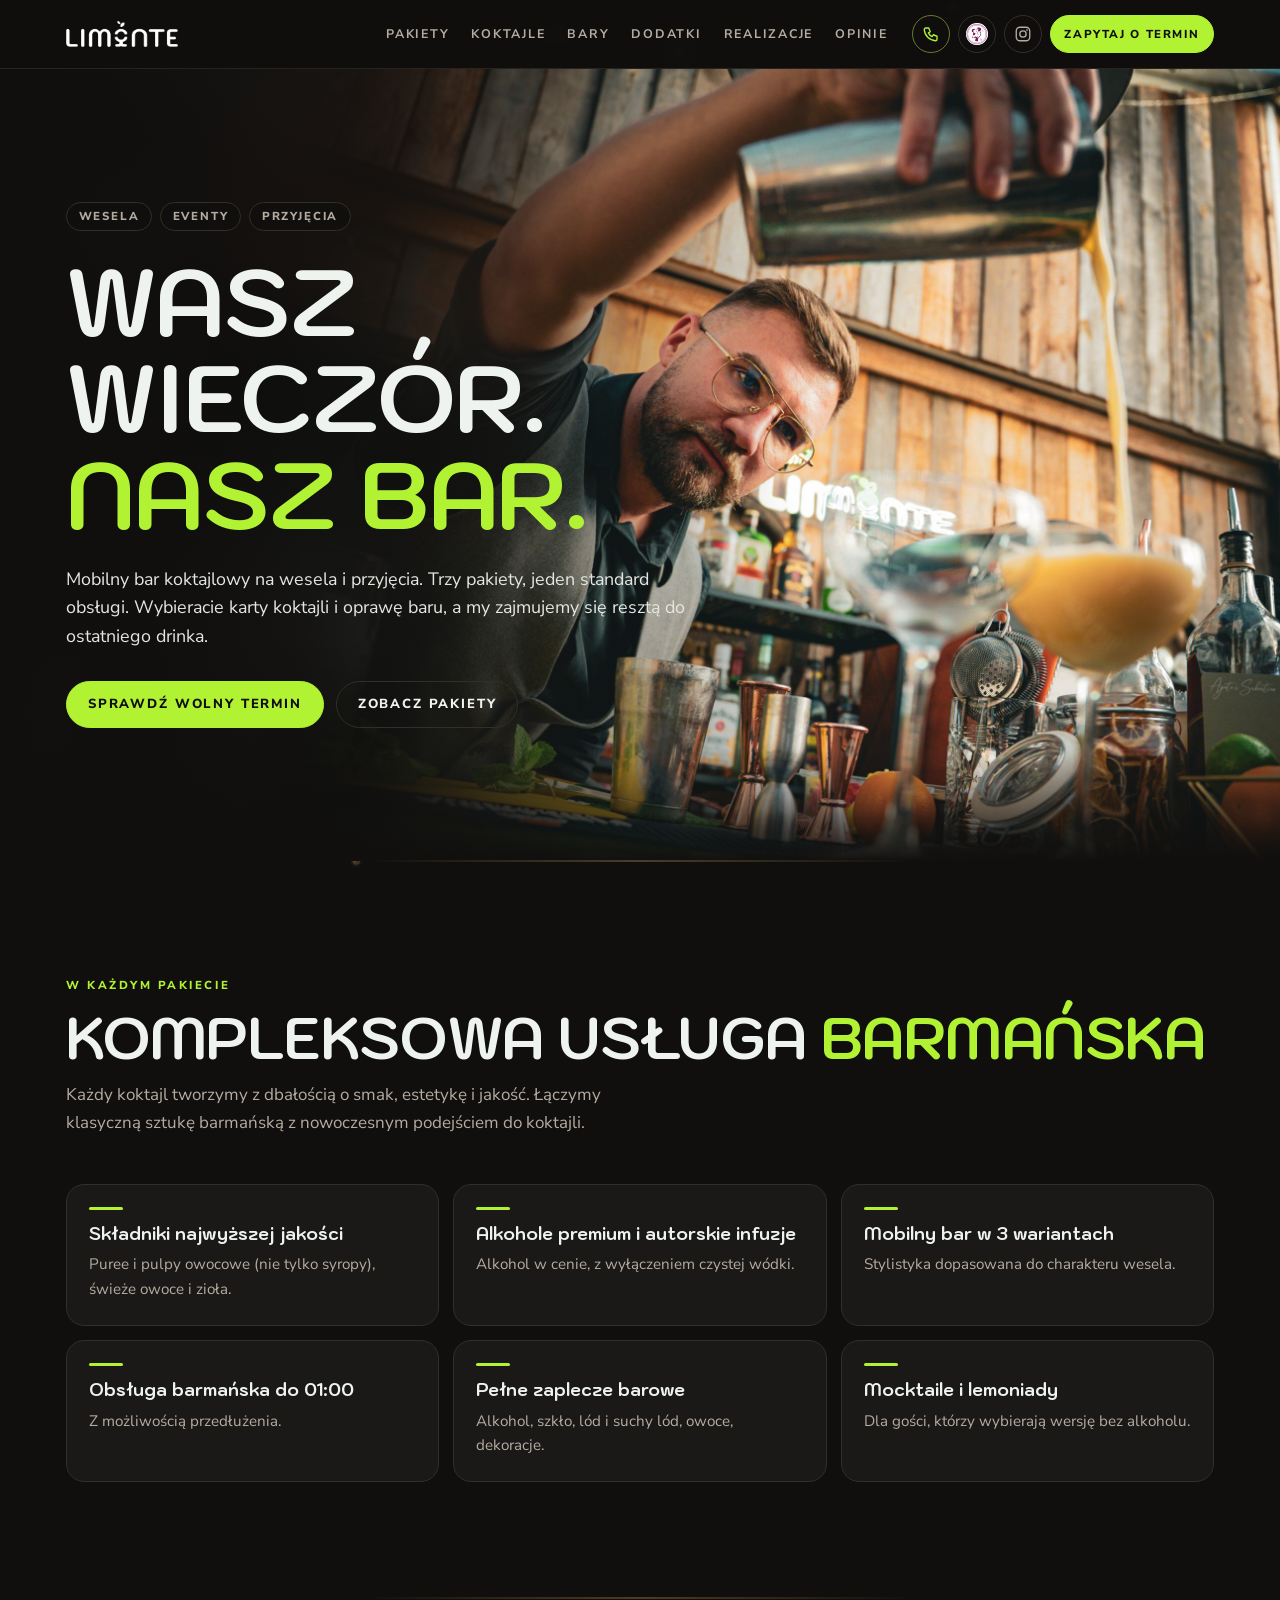
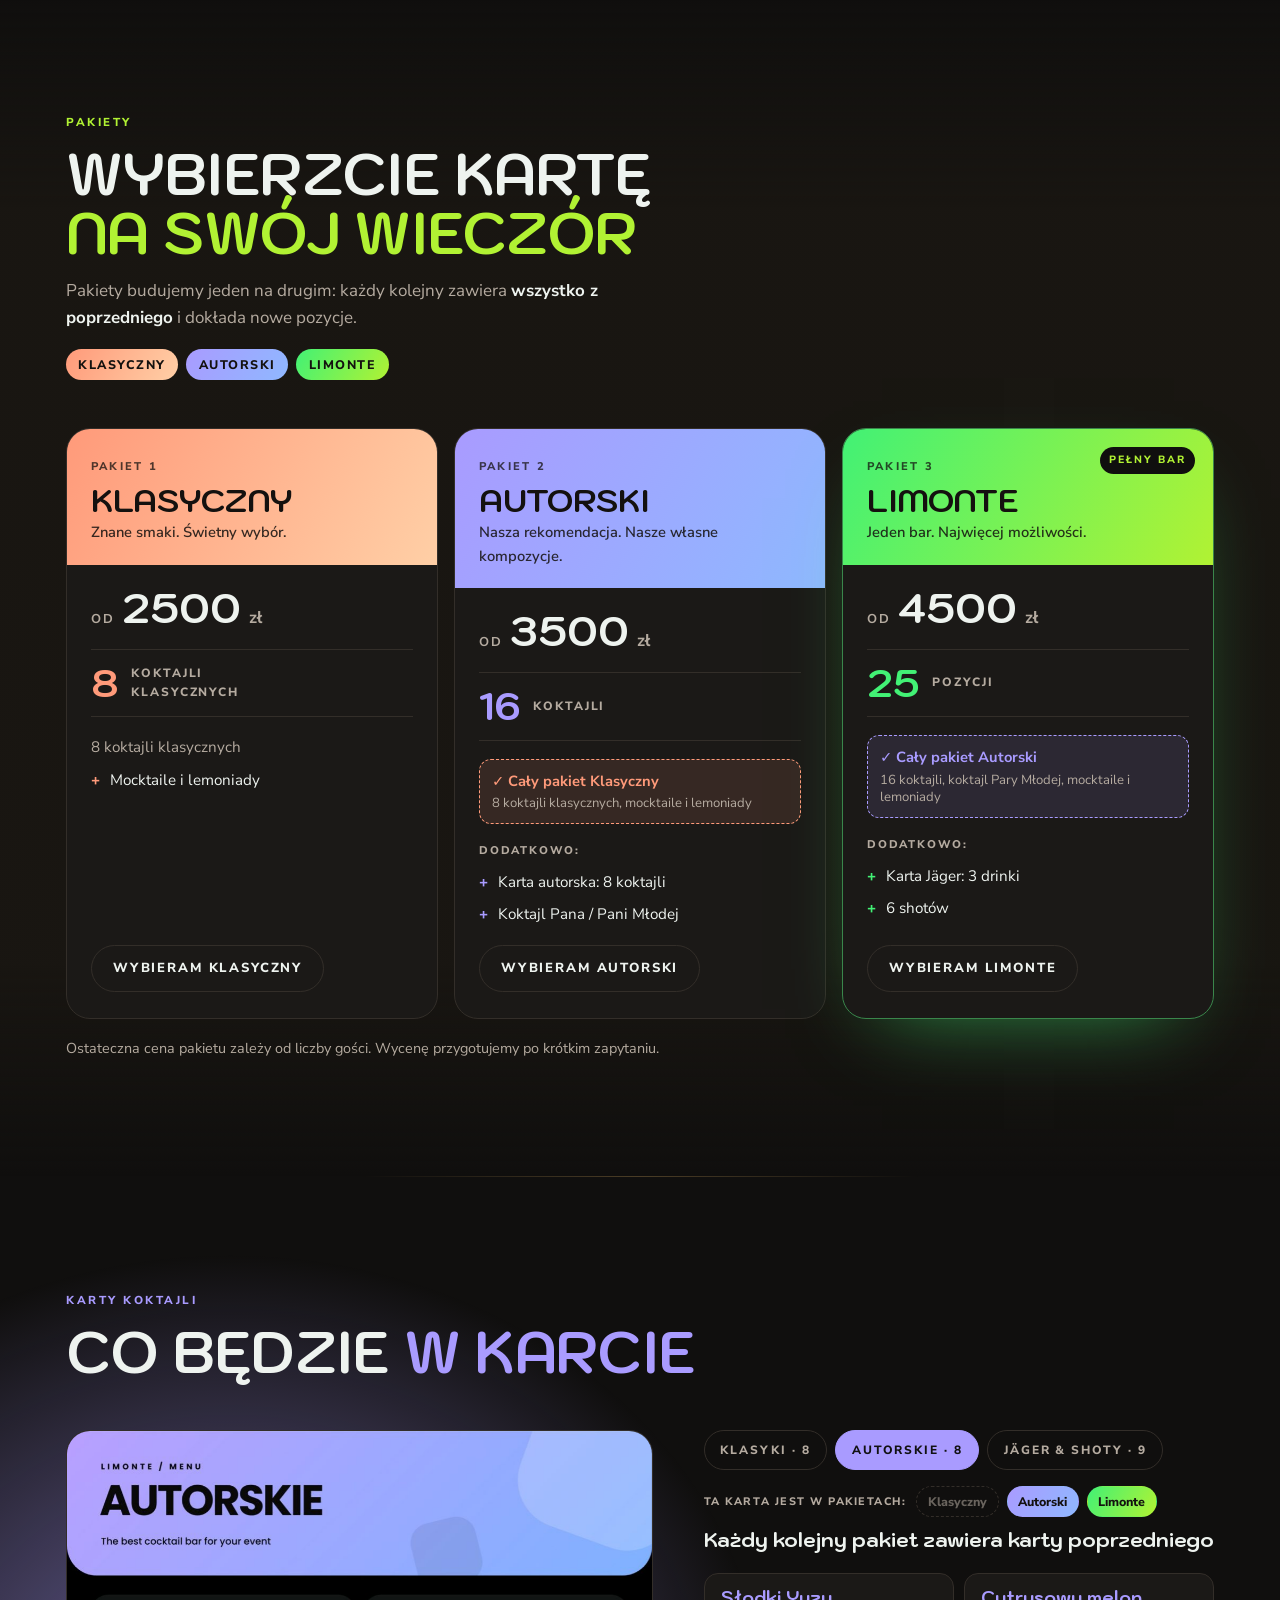
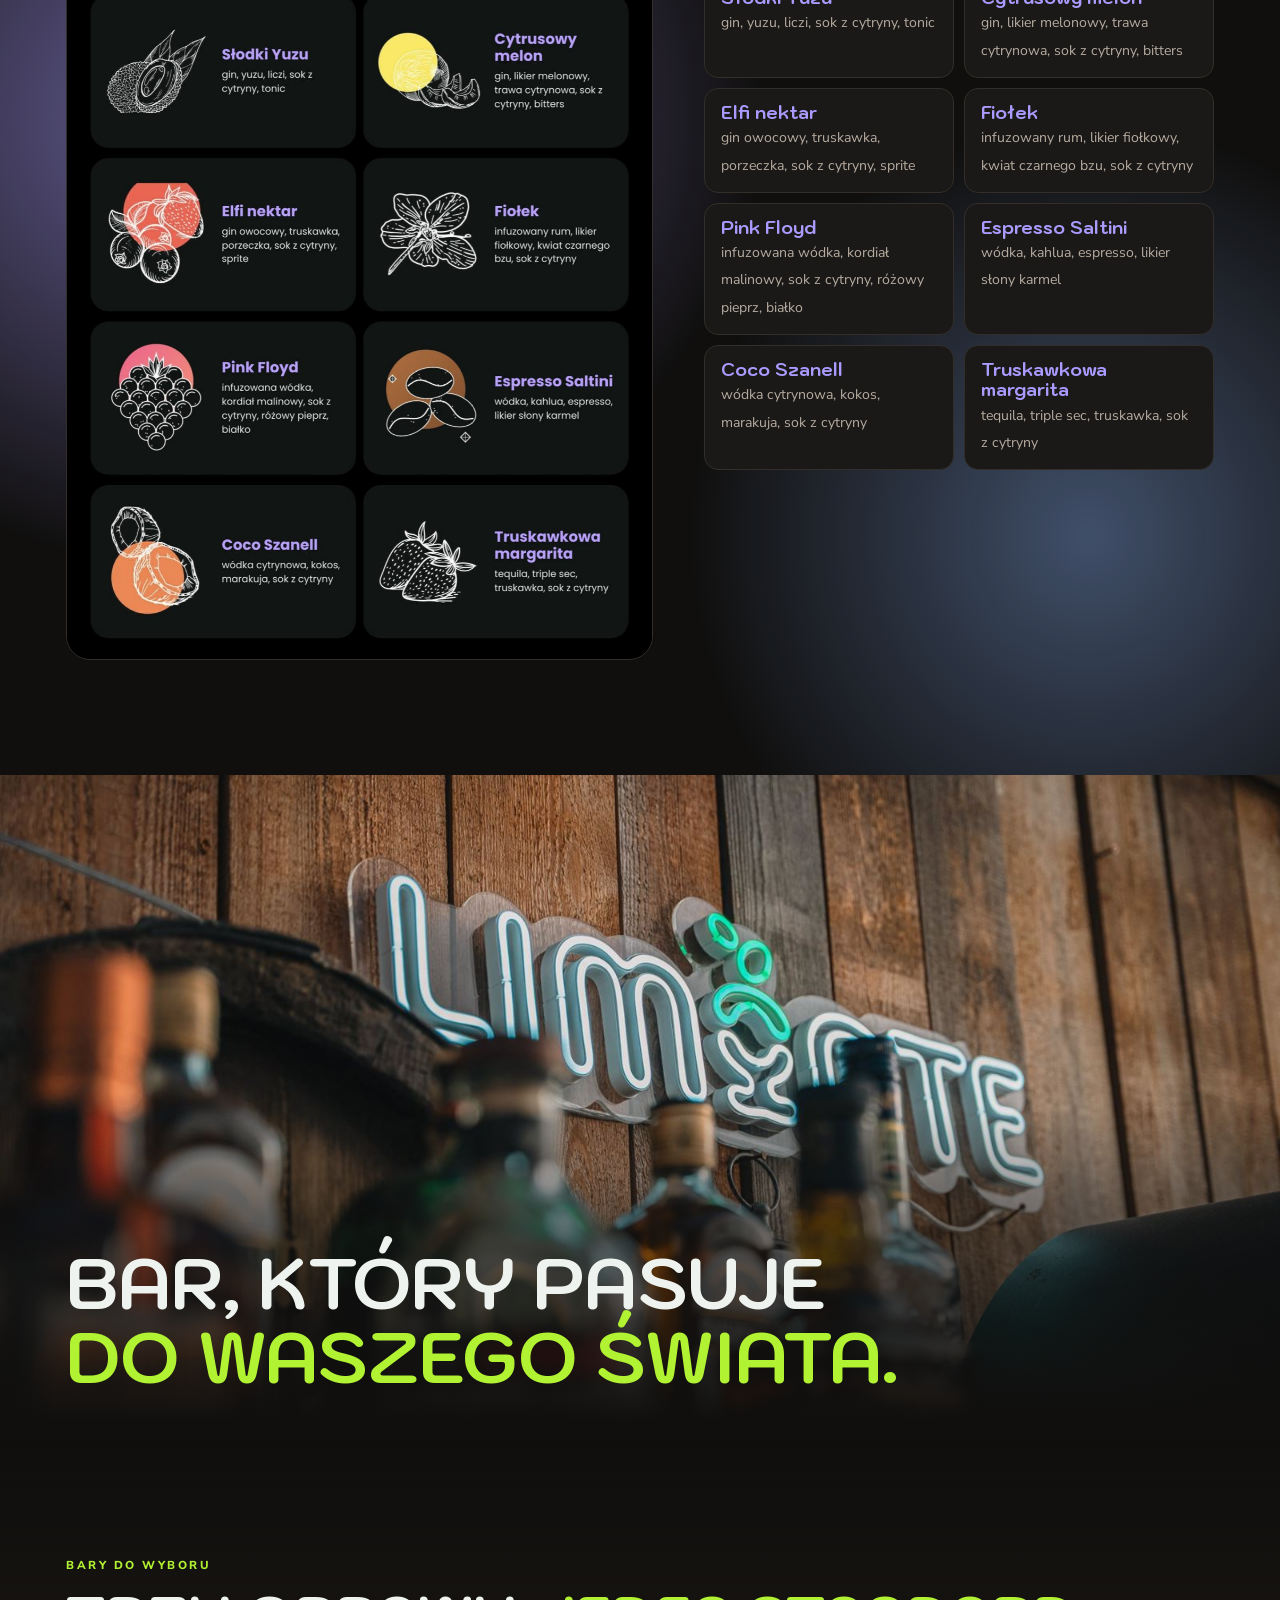
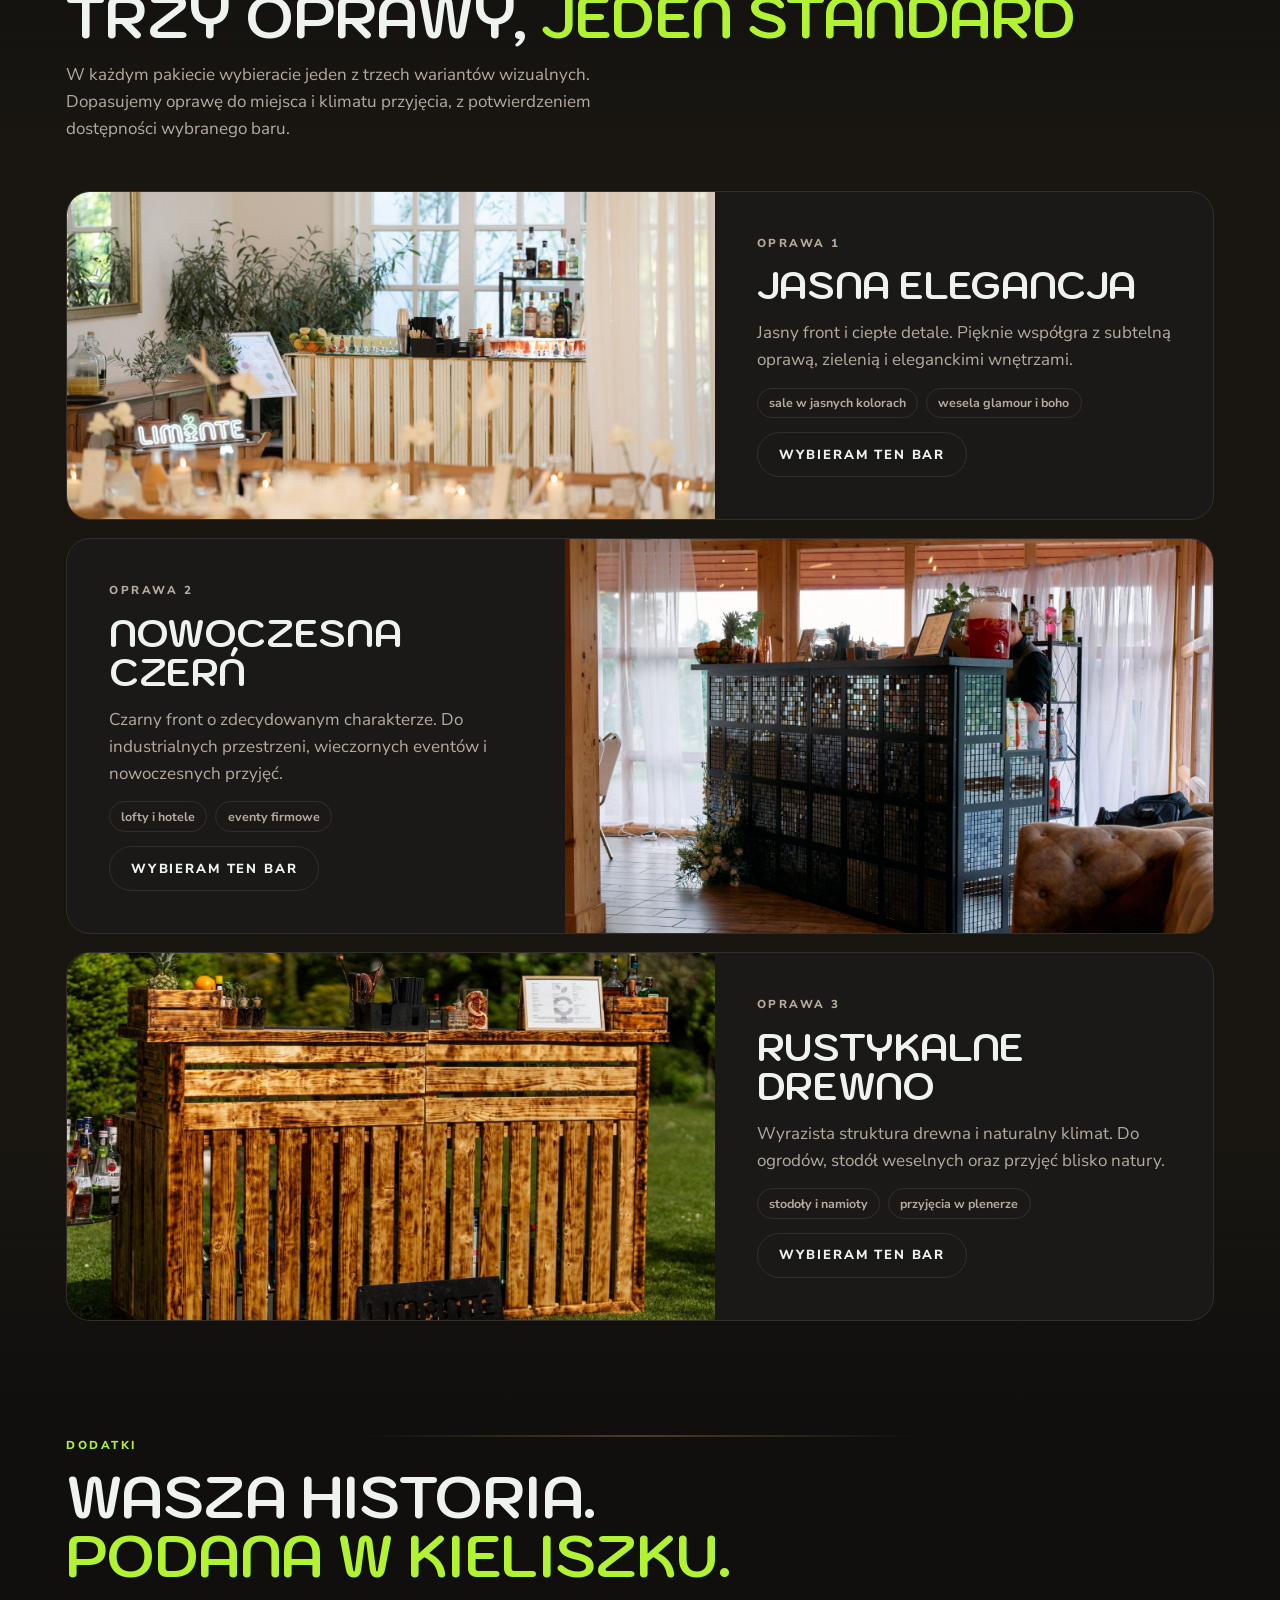
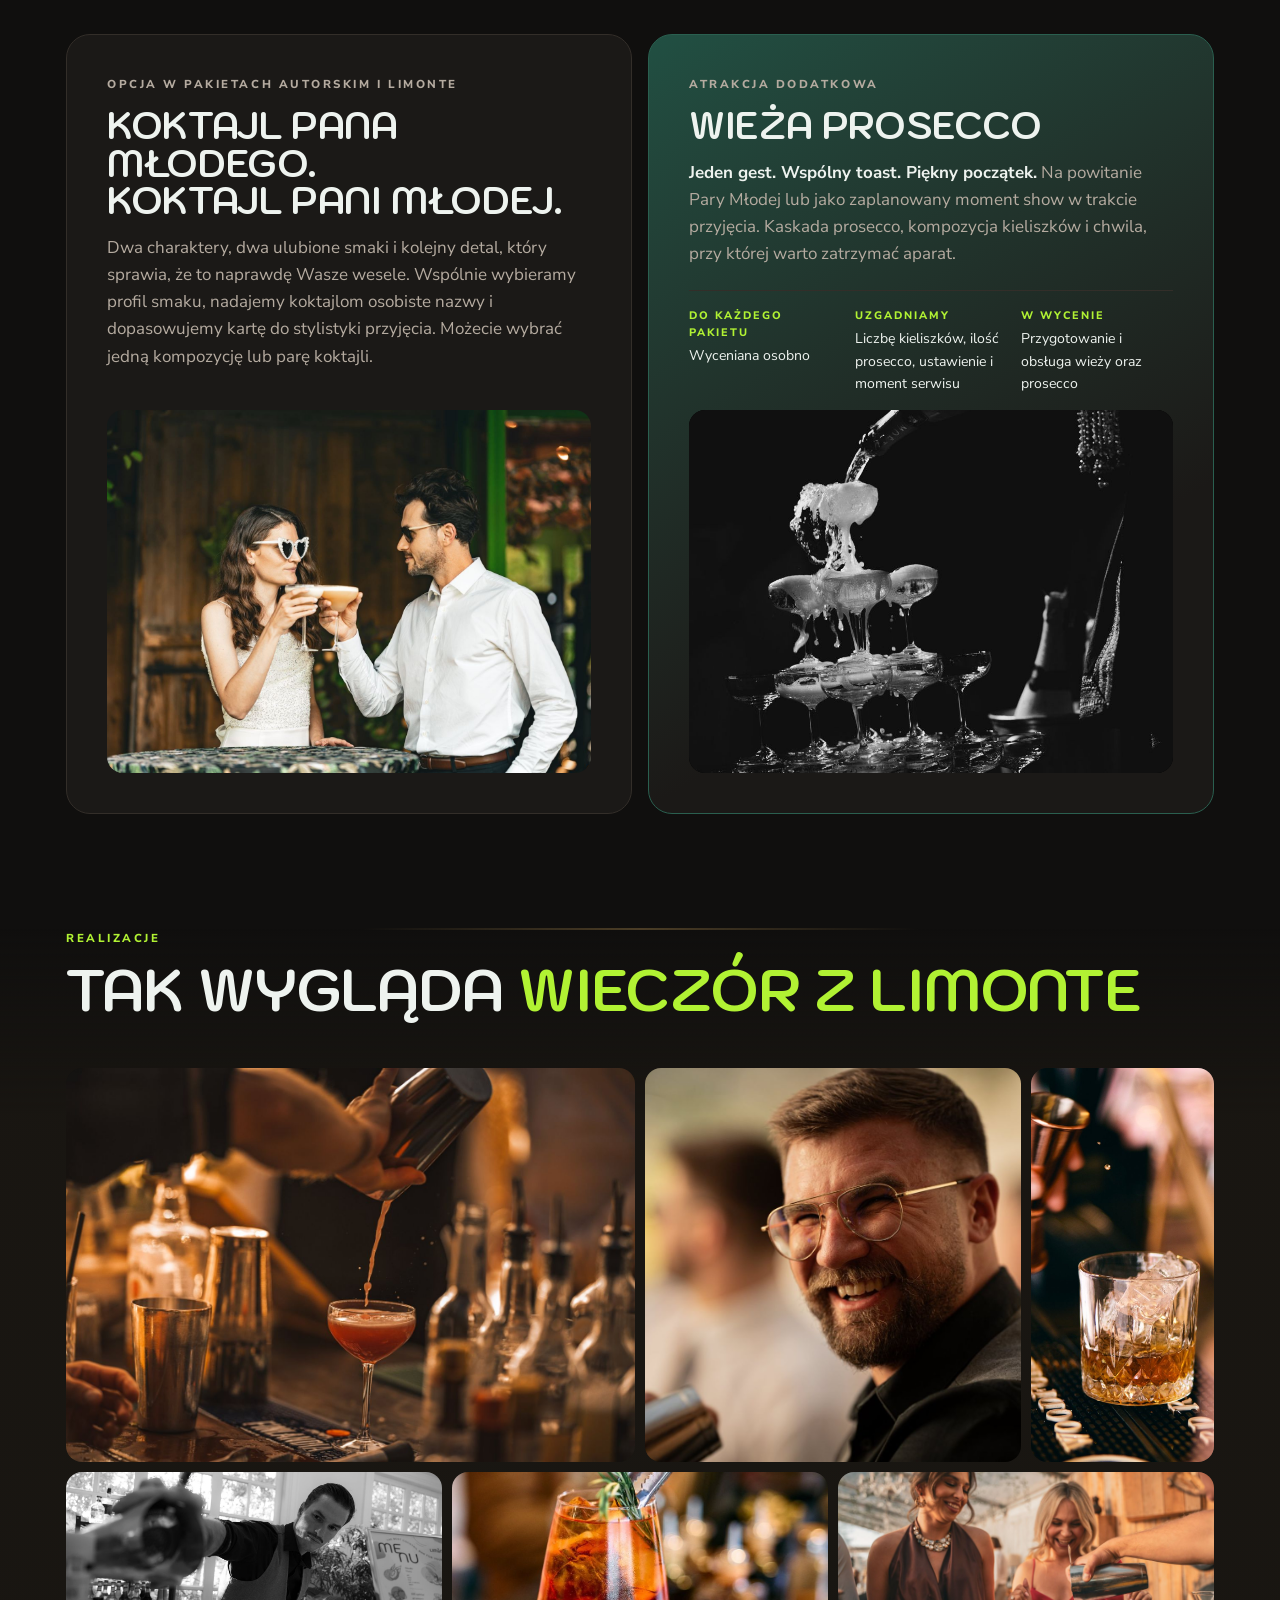
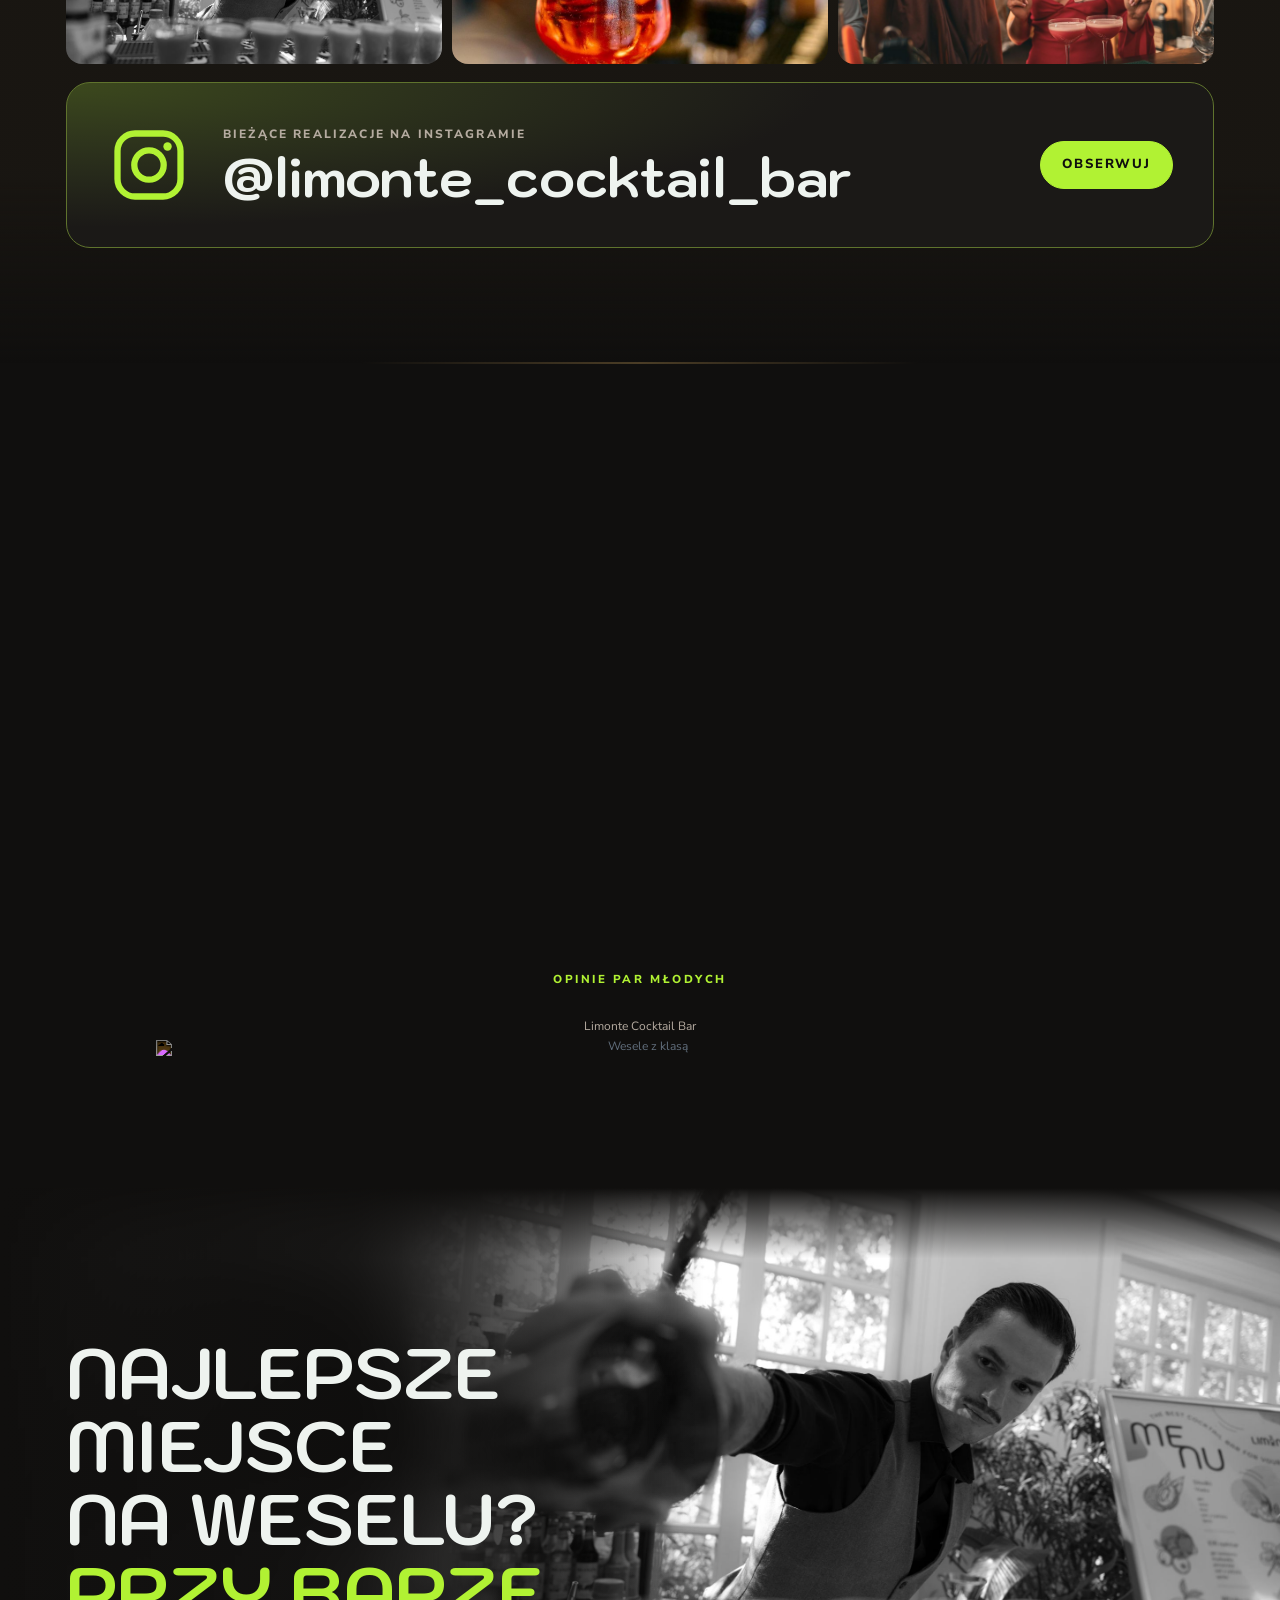
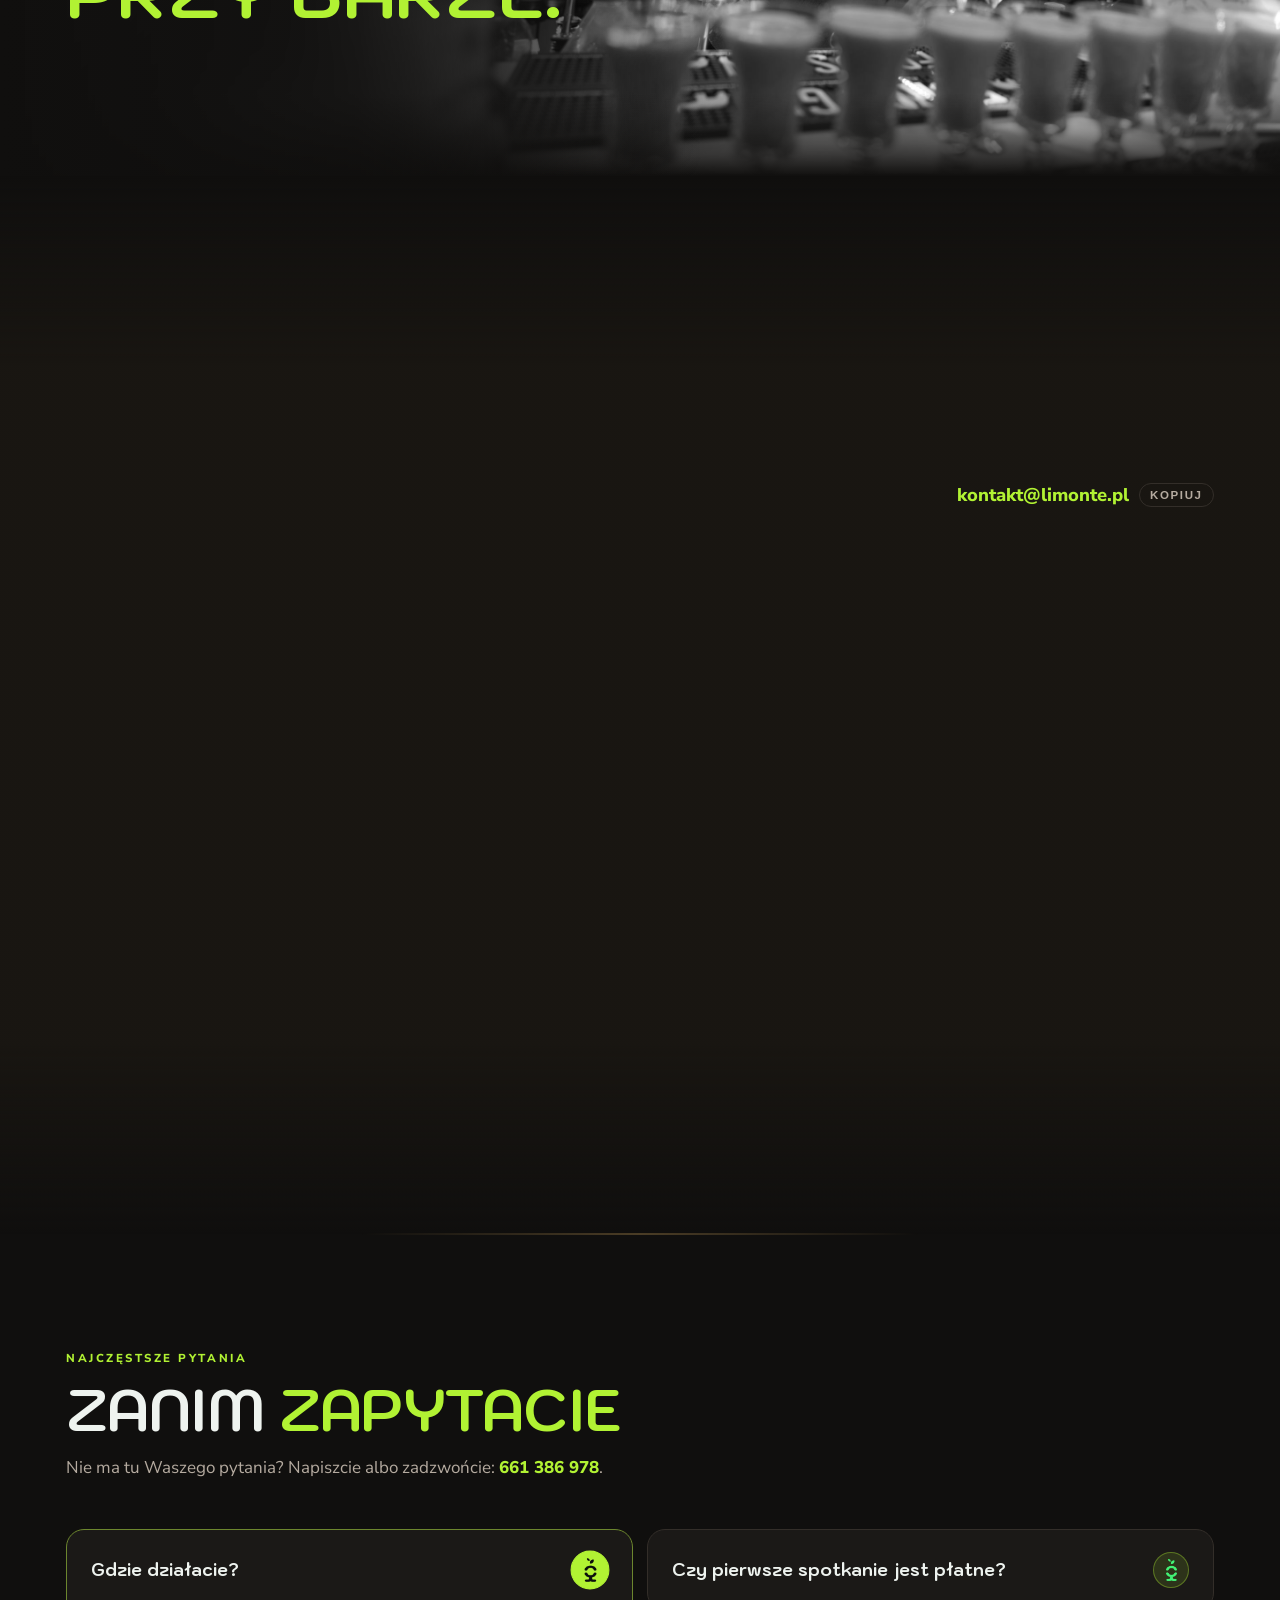
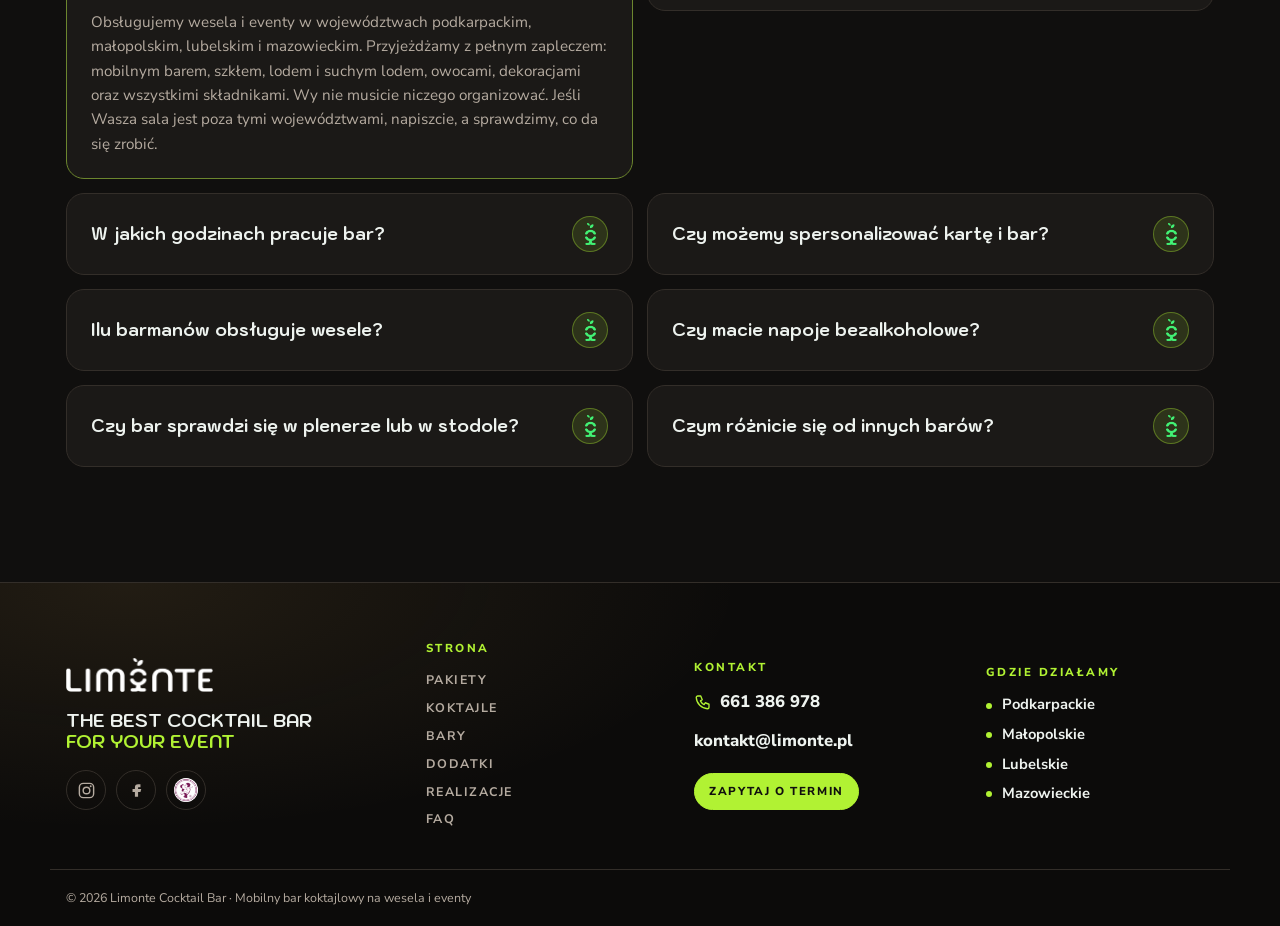
==== commit eaedfef7: "Telefon: przewijana belka z odnośnikami do sekcji Co-Authored-By: Claude Opus 5.5 <noreply@anthropic" ====
--- a/index.html
+++ b/index.html
@@ -87,7 +87,20 @@
 .nav{gap:22px}
 @media (max-width:1320px){.soc span{display:none}.soc{width:38px;padding:0;justify-content:center}}
 @media (max-width:1060px){.nav{gap:16px;font-size:.72rem}}
-@media (max-width:900px){.nav{display:none}.top-cta{margin-left:auto}}
+.nav .mob-only{display:none}
+.nav a.on{color:var(--accent)}
+@media (max-width:900px){
+  html{scroll-padding-top:112px}
+  .top .wrap{flex-wrap:wrap;row-gap:10px;align-content:flex-start;min-height:0;padding-top:10px}
+  .top-cta{margin-left:auto}
+  .nav{display:flex;order:3;flex-basis:100%;margin:0 calc(-1 * max(16px,env(safe-area-inset-left,0px))) 0;padding:0 max(16px,env(safe-area-inset-left,0px)) 10px;gap:6px!important;overflow-x:auto;scrollbar-width:none;-webkit-overflow-scrolling:touch;font-size:.68rem;letter-spacing:.1em;width:calc(100% + 32px);mask-image:linear-gradient(90deg,#000 88%,transparent)}
+  .nav::-webkit-scrollbar{display:none}
+  .nav .mob-only{display:inline-flex}
+  .top .wrap{column-gap:10px}
+  .top-cta .soc[aria-label="Opinie na Wesele z klasą"]{display:none}
+  .nav a{flex:none;padding:.55em 1em;border:1px solid var(--line);border-radius:999px;background:color-mix(in srgb,var(--ink) 60%,transparent)}
+  .nav a.on{background:var(--accent);border-color:var(--accent);color:var(--ink)}
+}
 @media (max-width:420px){.top .btn{padding:.75em .9em;font-size:.66rem;letter-spacing:.08em}.top .wrap{gap:12px}.logo img{height:22px}}
 
 /* hero */
@@ -557,6 +570,8 @@
       <a href="#dodatki">Dodatki</a>
       <a href="#galeria">Realizacje</a>
       <a href="#rekomendacje">Opinie</a>
+      <a class="mob-only" href="#kontakt">Kontakt</a>
+      <a class="mob-only" href="#faq">FAQ</a>
     </nav>
     <div class="top-cta">
       <a class="soc tel" href="tel:+48661386978" aria-label="Zadzwoń: 661 386 978"><svg viewBox="0 0 24 24" aria-hidden="true"><path d="M5 4h4l2 5-2.5 1.5a11 11 0 0 0 5 5L15 13l5 2v4a2 2 0 0 1-2 2A16 16 0 0 1 3 6a2 2 0 0 1 2-2" fill="none" stroke="currentColor" stroke-width="1.8" stroke-linejoin="round"/></svg><span>661 386 978</span></a>
@@ -1040,6 +1055,14 @@
 var els=document.querySelectorAll('.head,.feat,.pkg,.bar,.extra,.gallery figure,.fq,.faq-list details,.cert-img,.cert-txt,form');
 var io=new IntersectionObserver(function(es){es.forEach(function(e){if(e.isIntersecting){e.target.classList.add('in');io.unobserve(e.target);}})},{threshold:.12,rootMargin:'0px 0px -40px 0px'});
 els.forEach(function(el,i){var r=el.getBoundingClientRect();if(r.top<innerHeight)return;el.classList.add('rv');var sib=el.parentElement?[].indexOf.call(el.parentElement.children,el):0;el.style.transitionDelay=Math.min(sib,5)*80+'ms';io.observe(el);});})();
+
+/* Highlight the current section in the menu */
+(function(){if(!('IntersectionObserver' in window))return;
+var links=[].slice.call(document.querySelectorAll('.nav a[href^="#"]'));var map={};
+links.forEach(function(a){var t=document.getElementById(a.getAttribute('href').slice(1));if(t)map[t.id]=a;});
+var cur=null;var io=new IntersectionObserver(function(es){es.forEach(function(e){if(e.isIntersecting){var a=map[e.target.id];if(!a||a===cur)return;if(cur)cur.classList.remove('on');a.classList.add('on');cur=a;
+if(innerWidth<=900){var n=a.parentElement;n.scrollTo({left:a.offsetLeft-16,behavior:'smooth'});}}})},{rootMargin:'-45% 0px -50% 0px'});
+Object.keys(map).forEach(function(id){io.observe(document.getElementById(id));});})();
 </script>
 
 </body>
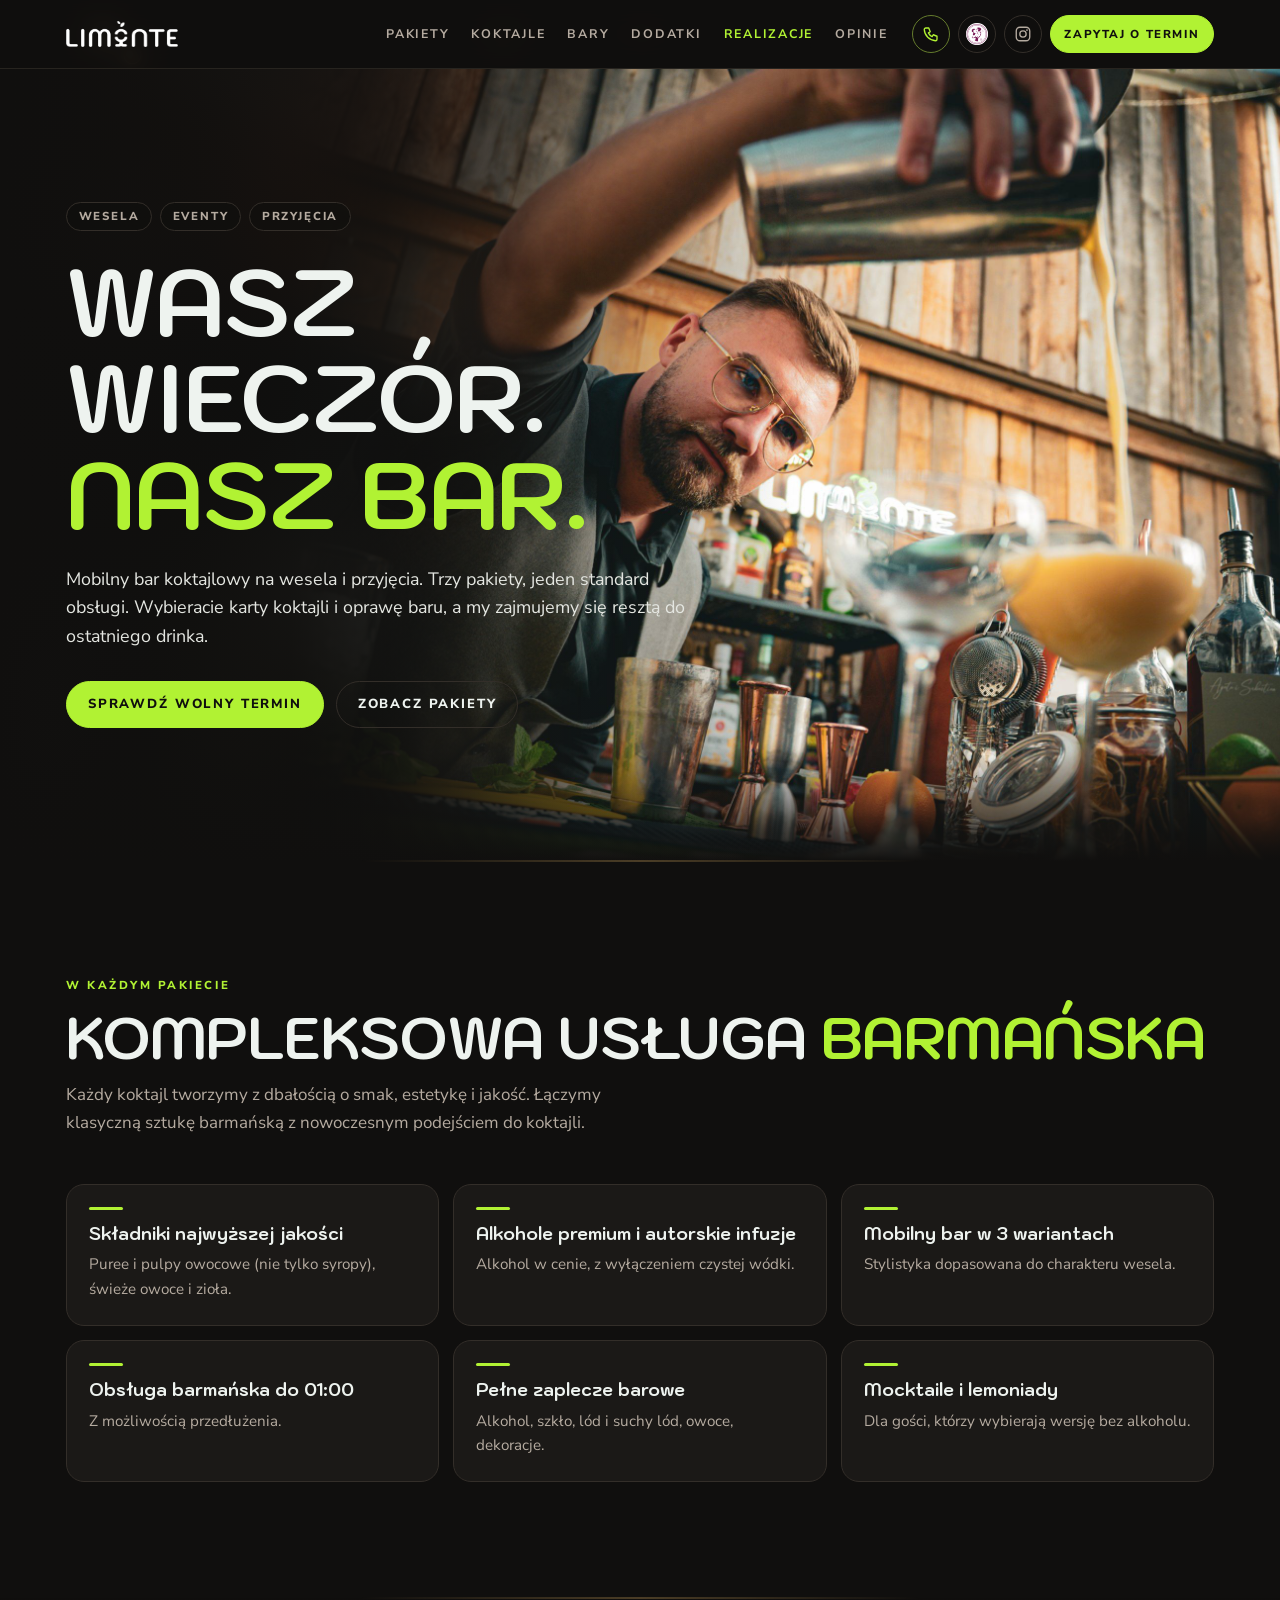
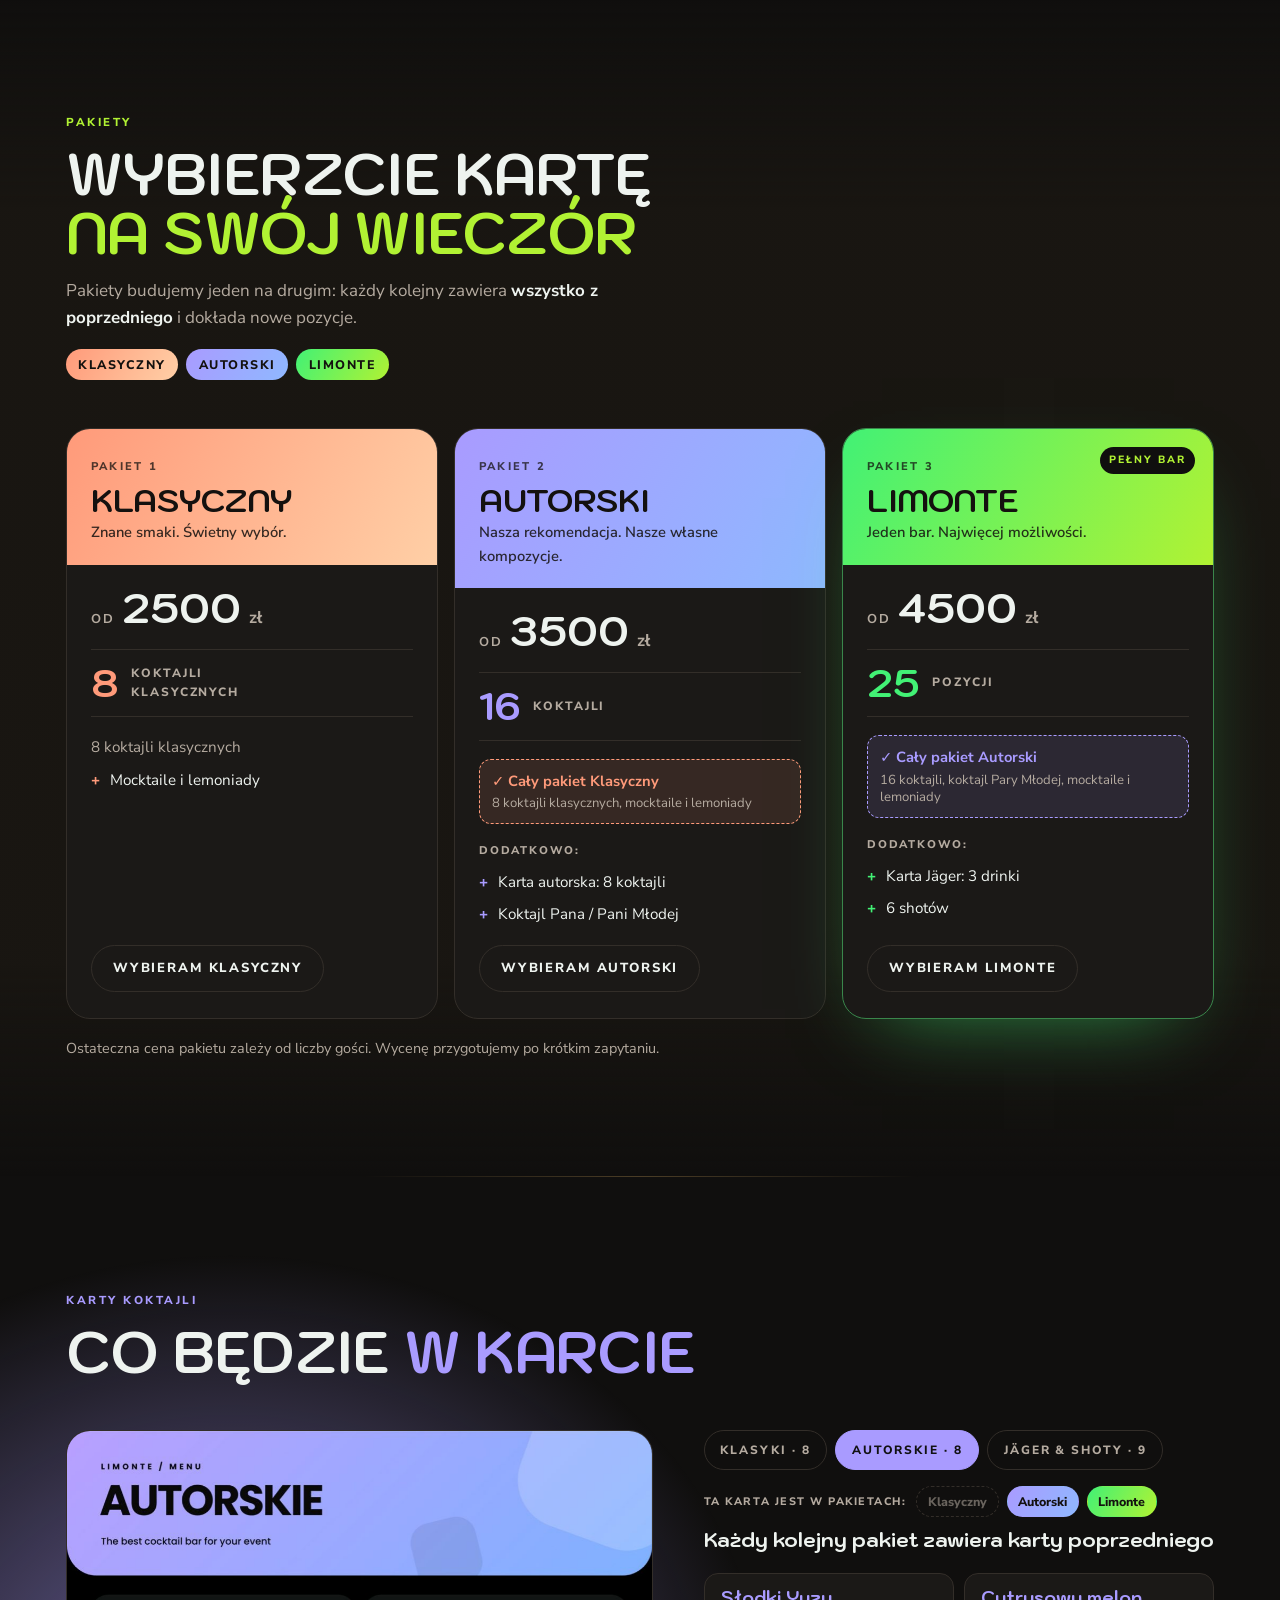
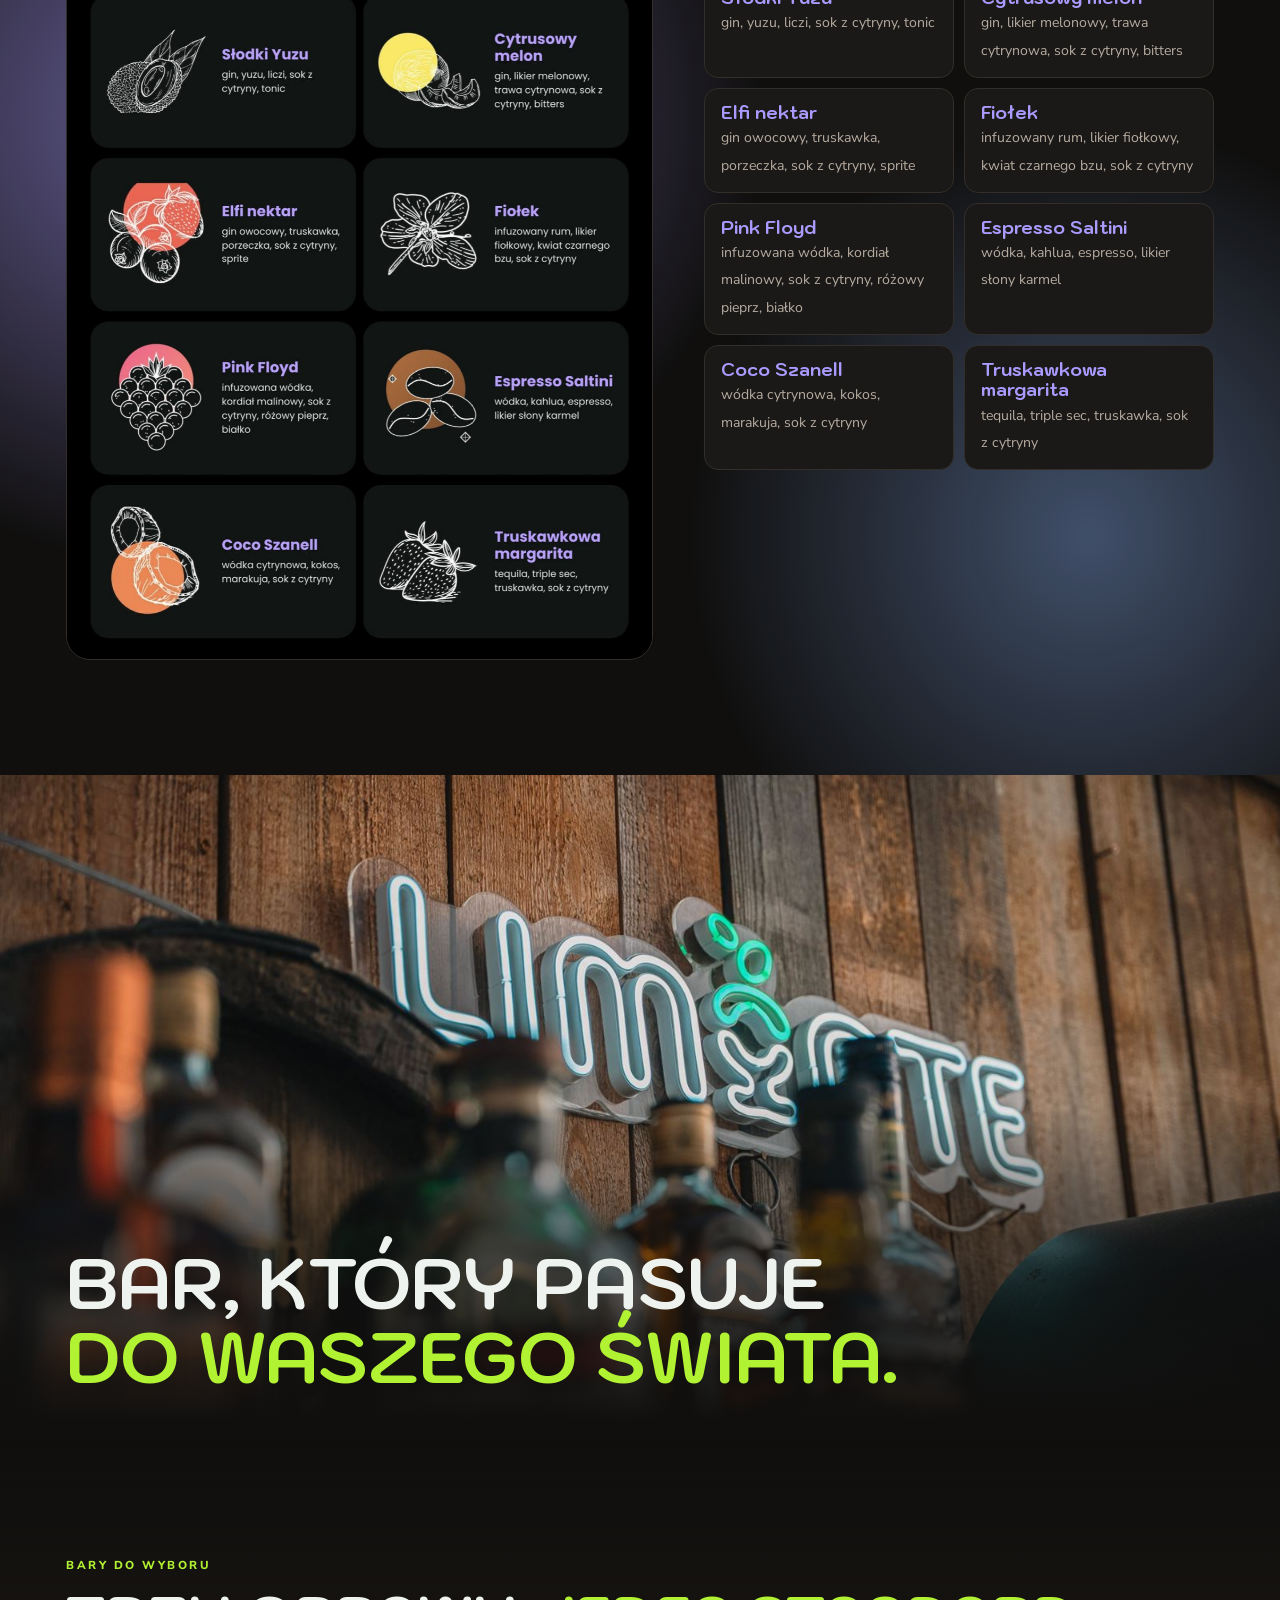
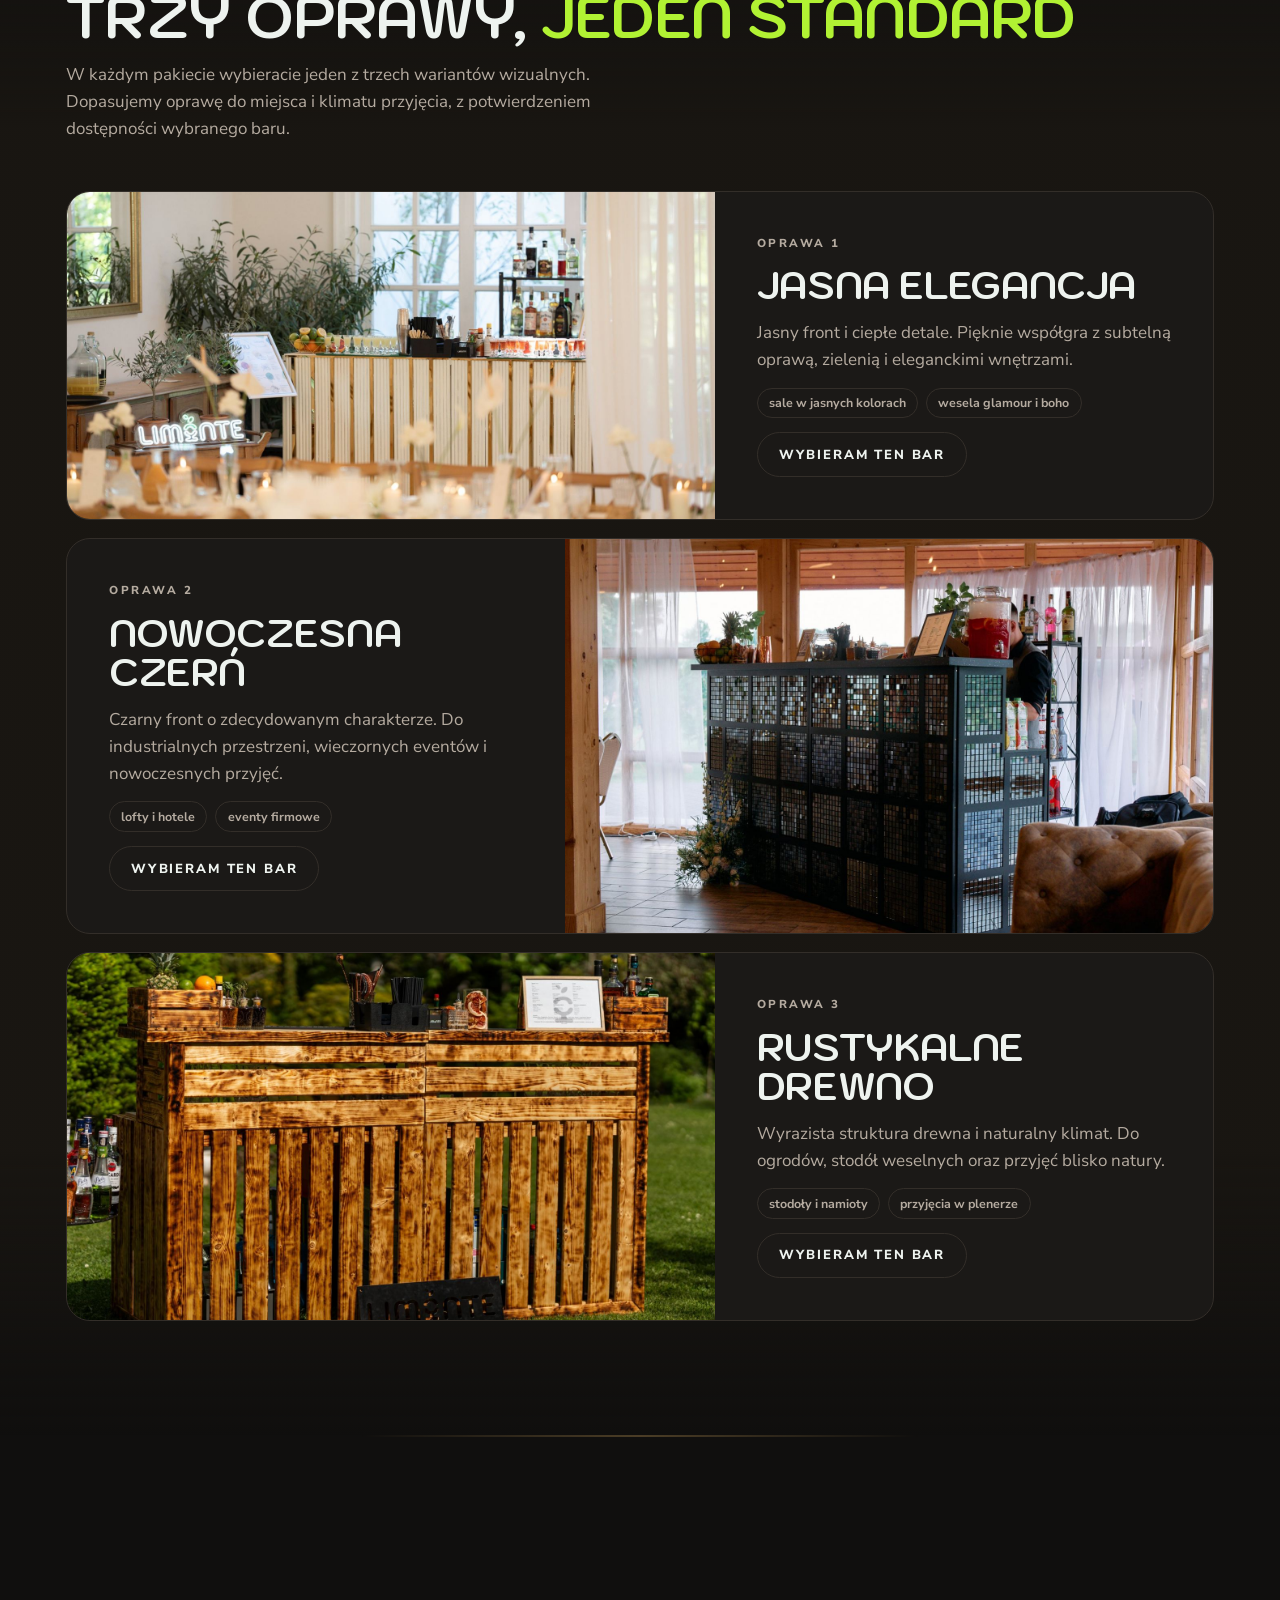
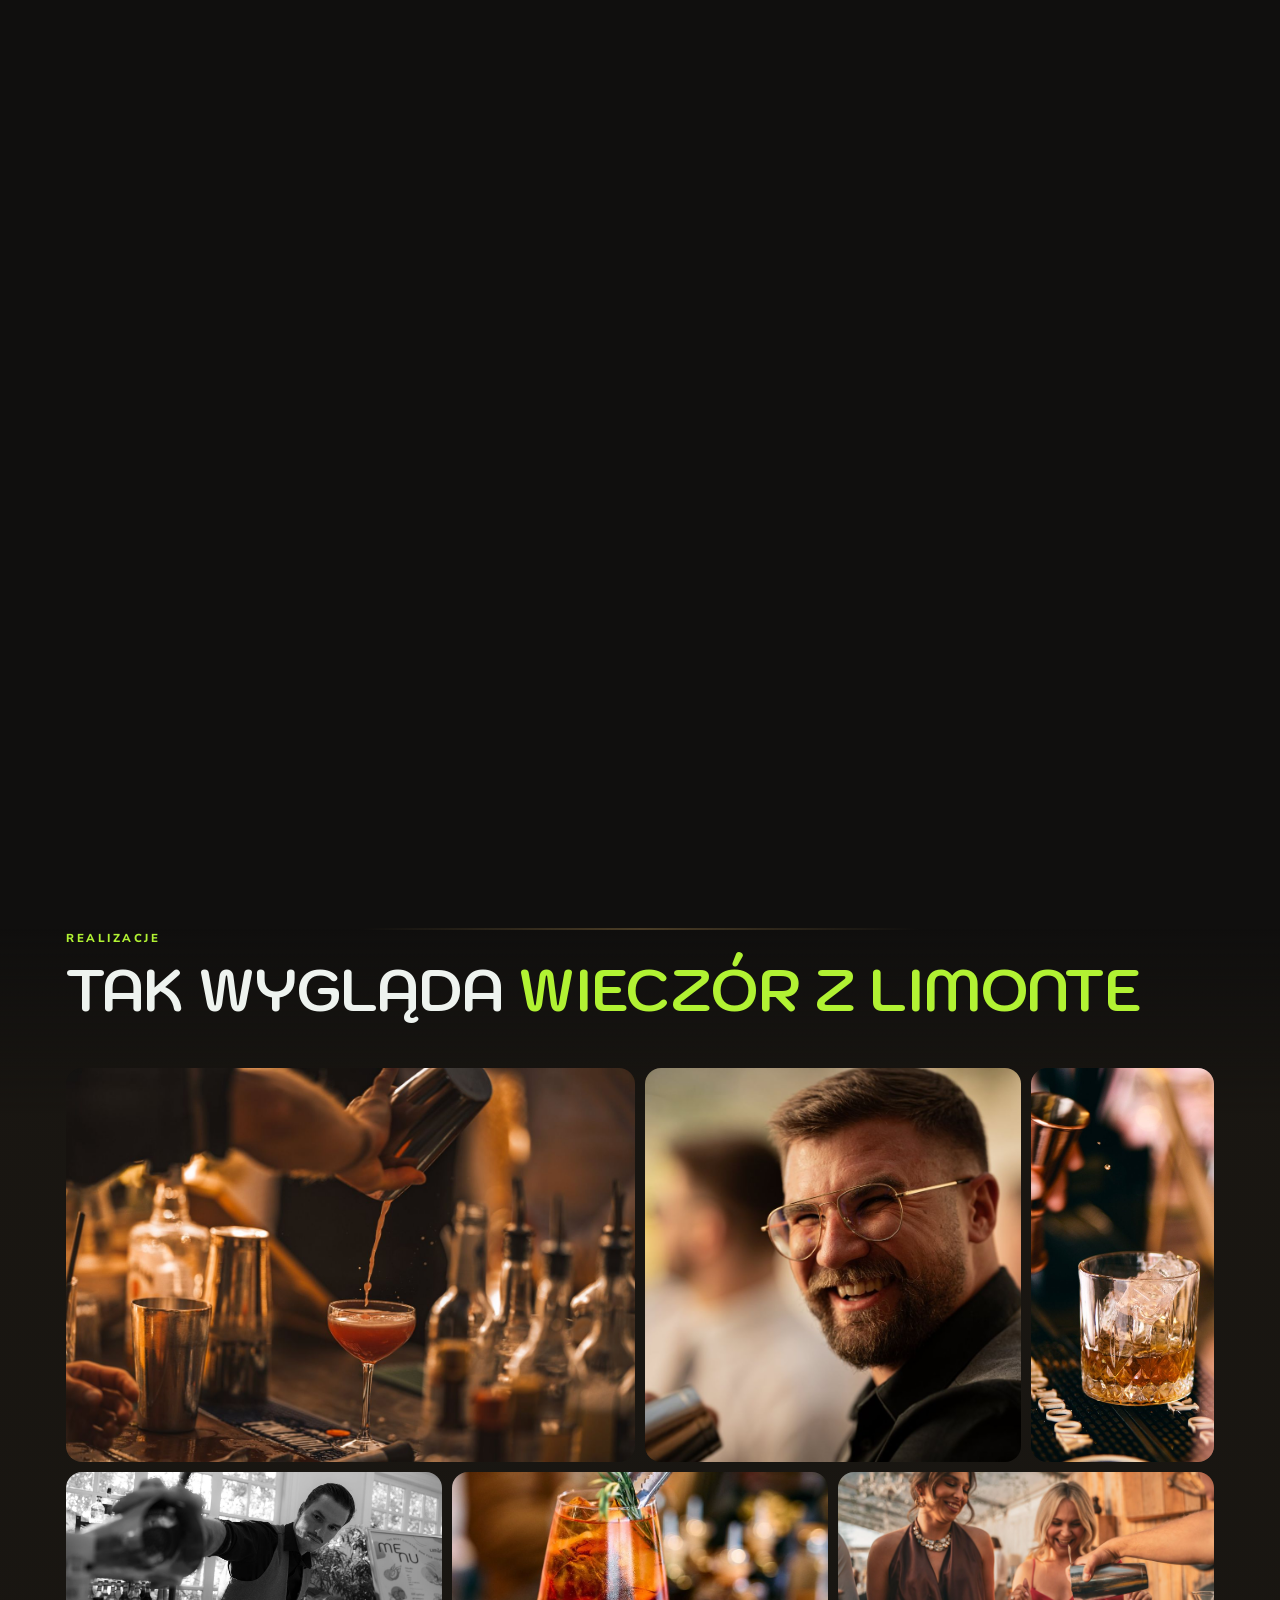
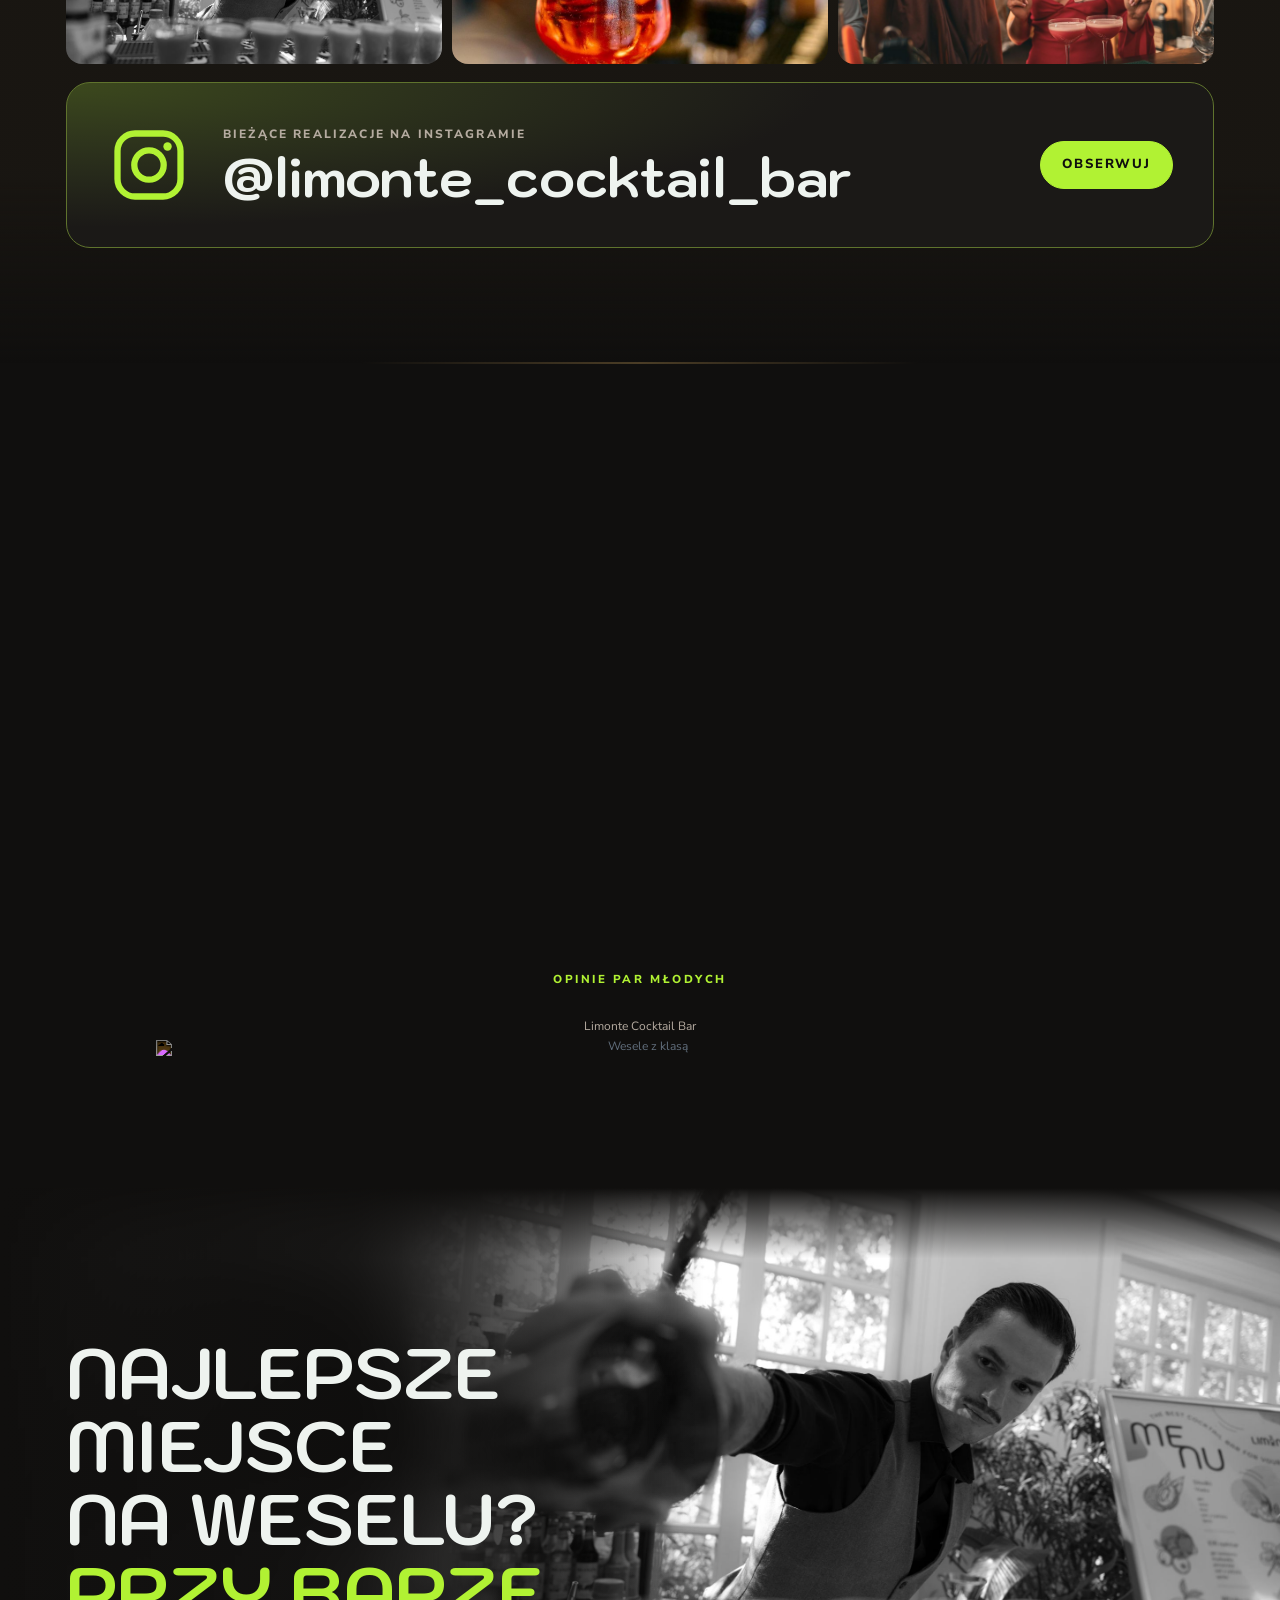
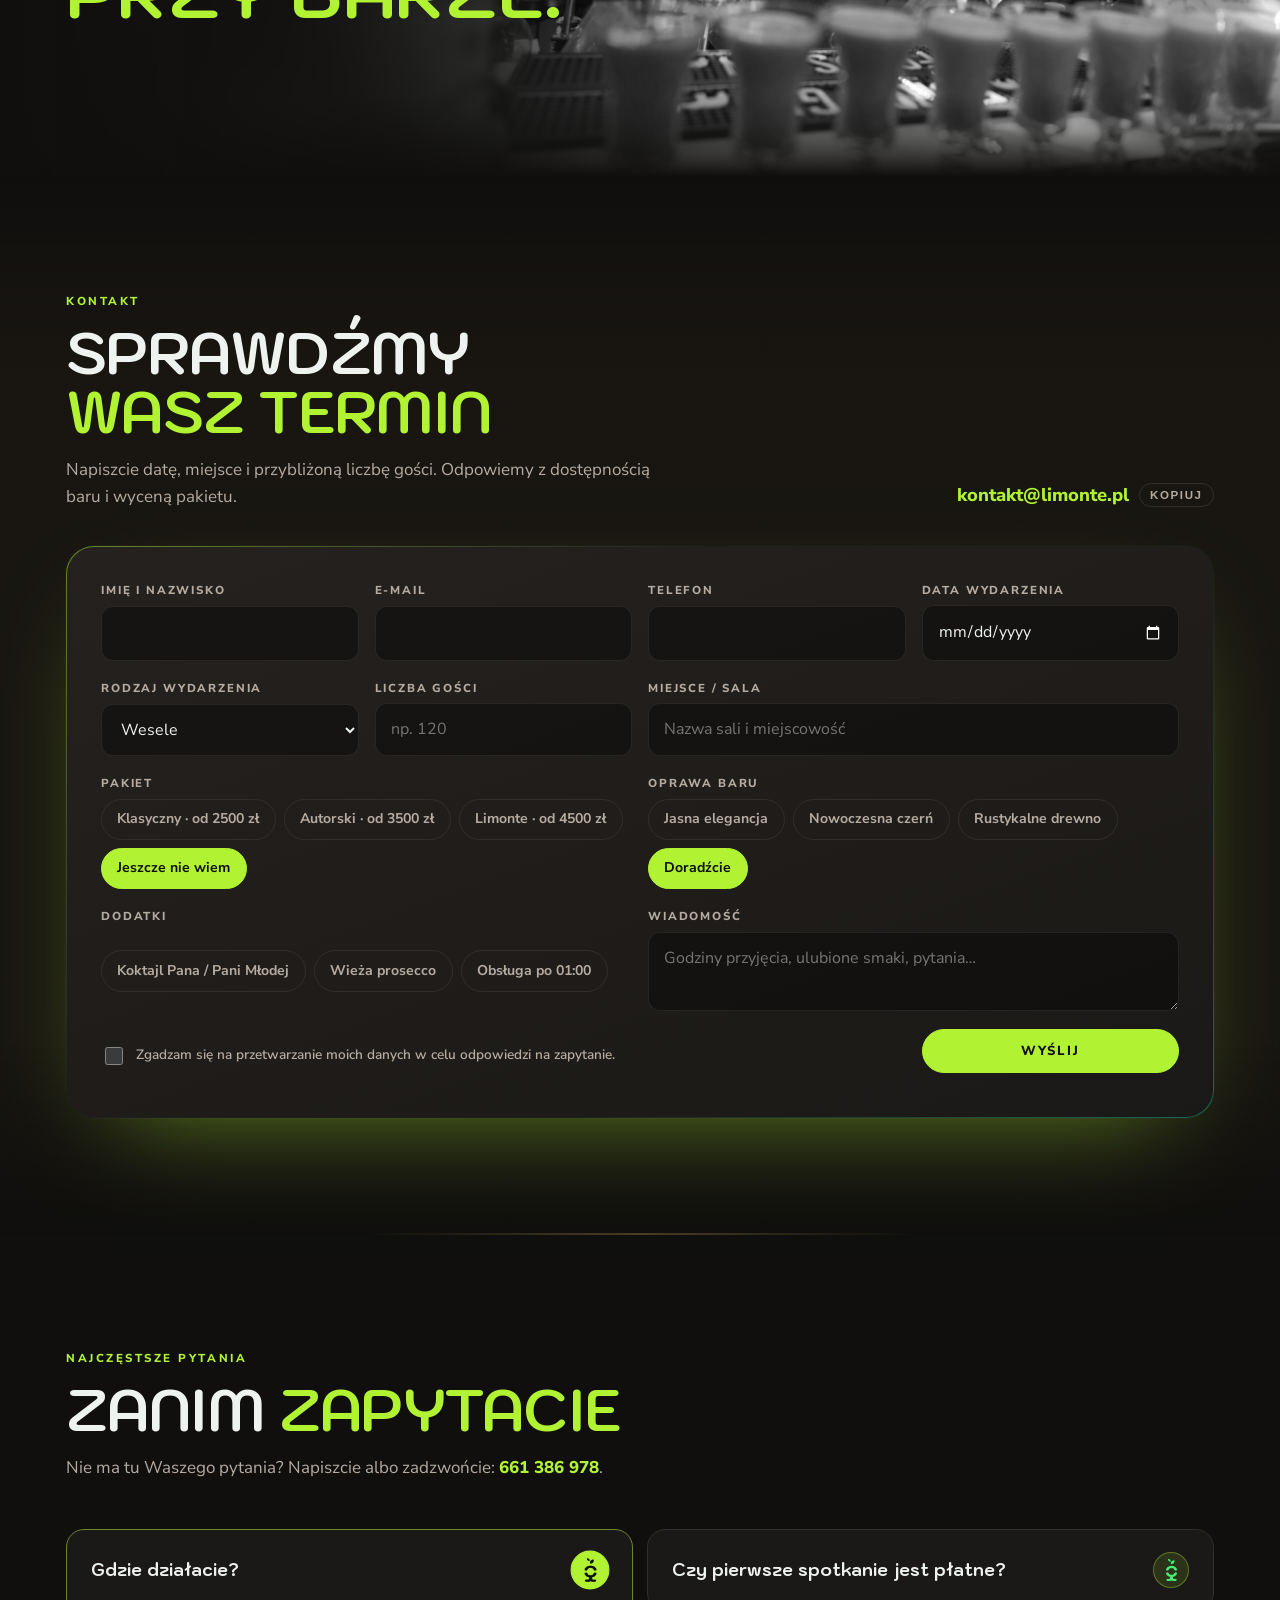
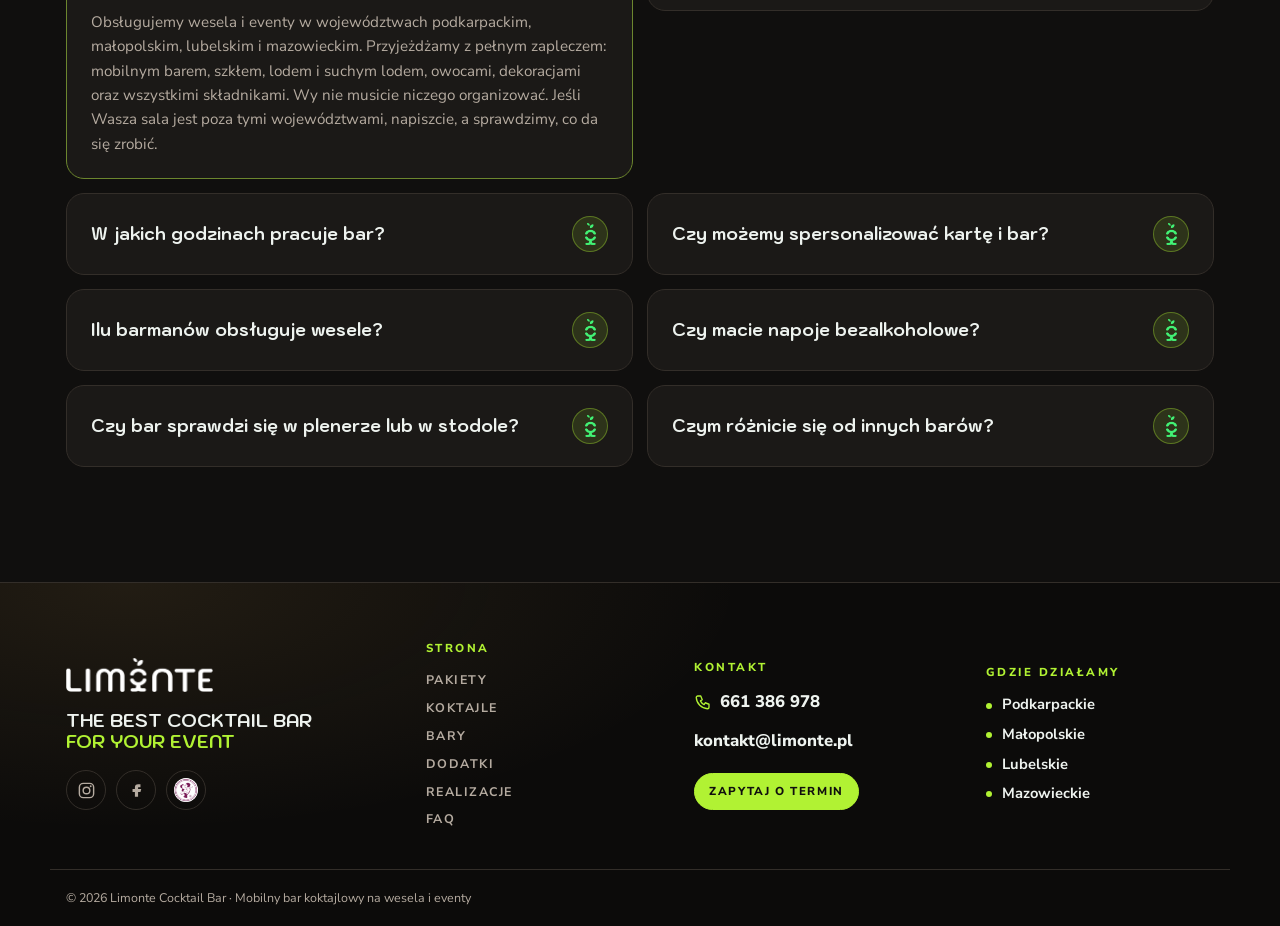
==== commit 0a5f27fc: "Telefon: menu wysuwane z prawej zamiast przewijanej belki Co-Authored-By: Claude Opus 5.5 <noreply@a" ====
--- a/index.html
+++ b/index.html
@@ -89,18 +89,7 @@
 @media (max-width:1060px){.nav{gap:16px;font-size:.72rem}}
 .nav .mob-only{display:none}
 .nav a.on{color:var(--accent)}
-@media (max-width:900px){
-  html{scroll-padding-top:112px}
-  .top .wrap{flex-wrap:wrap;row-gap:10px;align-content:flex-start;min-height:0;padding-top:10px}
-  .top-cta{margin-left:auto}
-  .nav{display:flex;order:3;flex-basis:100%;margin:0 calc(-1 * max(16px,env(safe-area-inset-left,0px))) 0;padding:0 max(16px,env(safe-area-inset-left,0px)) 10px;gap:6px!important;overflow-x:auto;scrollbar-width:none;-webkit-overflow-scrolling:touch;font-size:.68rem;letter-spacing:.1em;width:calc(100% + 32px);mask-image:linear-gradient(90deg,#000 88%,transparent)}
-  .nav::-webkit-scrollbar{display:none}
-  .nav .mob-only{display:inline-flex}
-  .top .wrap{column-gap:10px}
-  .top-cta .soc[aria-label="Opinie na Wesele z klasą"]{display:none}
-  .nav a{flex:none;padding:.55em 1em;border:1px solid var(--line);border-radius:999px;background:color-mix(in srgb,var(--ink) 60%,transparent)}
-  .nav a.on{background:var(--accent);border-color:var(--accent);color:var(--ink)}
-}
+@media (max-width:900px){.nav{display:none}.top-cta{margin-left:auto}}
 @media (max-width:420px){.top .btn{padding:.75em .9em;font-size:.66rem;letter-spacing:.08em}.top .wrap{gap:12px}.logo img{height:22px}}
 
 /* hero */
@@ -555,9 +544,53 @@
 .rv{opacity:0;transform:translateY(28px);transition:opacity .8s cubic-bezier(.2,.7,.2,1),transform .8s cubic-bezier(.2,.7,.2,1)}
 .rv.in{opacity:1;transform:none}
 @media (prefers-reduced-motion:reduce){.rv{opacity:1;transform:none;transition:none}}
+
+/* mobile slide-in menu */
+.burger,.menu-t,.drawer,.drawer-bg{display:none}
+@media (max-width:900px){
+  .burger{display:grid;place-content:center;gap:5px;width:40px;height:40px;border-radius:50%;border:1px solid var(--line);cursor:pointer;flex:none}
+  .burger span{display:block;width:18px;height:2px;border-radius:2px;background:var(--text)}
+  .burger span:nth-child(2){width:12px;justify-self:end}
+  .top-cta .soc:not(.tel){display:none!important}
+  .menu-t{display:block;position:fixed;opacity:0;pointer-events:none;width:1px;height:1px;top:0;left:0}
+  .drawer-bg{display:block;position:fixed;inset:0;z-index:80;background:rgba(0,0,0,.55);backdrop-filter:blur(3px);-webkit-backdrop-filter:blur(3px);opacity:0;pointer-events:none;transition:opacity .3s}
+  .drawer{display:flex;flex-direction:column;position:fixed;top:0;right:0;bottom:0;z-index:90;width:min(84vw,360px);background:linear-gradient(180deg,#1b1917,#100f0e);border-left:1px solid var(--line);box-shadow:-30px 0 80px -20px rgba(0,0,0,.8);transform:translateX(105%);transition:transform .38s cubic-bezier(.2,.7,.2,1);padding:calc(18px + env(safe-area-inset-top,0px)) max(22px,env(safe-area-inset-right,0px)) calc(24px + env(safe-area-inset-bottom,0px)) 24px;overflow-y:auto}
+  .menu-t:checked~.drawer{transform:none}
+  .menu-t:checked~.drawer-bg{opacity:1;pointer-events:auto}
+  .dr-head{display:flex;align-items:center;justify-content:space-between;margin-bottom:28px}
+  .dr-head img{height:22px;width:auto}
+  .dr-x{width:40px;height:40px;border-radius:50%;border:1px solid var(--line);position:relative;cursor:pointer}
+  .dr-x::before,.dr-x::after{content:"";position:absolute;left:50%;top:50%;width:16px;height:2px;border-radius:2px;background:var(--text);transform:translate(-50%,-50%) rotate(45deg)}
+  .dr-x::after{transform:translate(-50%,-50%) rotate(-45deg)}
+  .dr-nav{display:grid}
+  .dr-nav a{display:flex;align-items:baseline;gap:14px;padding:13px 0;border-bottom:1px solid var(--line);text-decoration:none;color:var(--text);font-family:var(--f-display);font-weight:700;font-size:1.45rem;text-transform:uppercase;opacity:0;transform:translateX(24px);transition:opacity .35s,transform .35s,color .2s}
+  .dr-nav a i{font-style:normal;font-family:var(--f-body);font-size:.7rem;font-weight:800;letter-spacing:.1em;color:var(--accent)}
+  .dr-nav a:active,.dr-nav a.on{color:var(--accent)}
+  .menu-t:checked~.drawer .dr-nav a{opacity:1;transform:none}
+  .menu-t:checked~.drawer .dr-nav a:nth-child(1){transition-delay:.08s}.menu-t:checked~.drawer .dr-nav a:nth-child(2){transition-delay:.11s}.menu-t:checked~.drawer .dr-nav a:nth-child(3){transition-delay:.14s}.menu-t:checked~.drawer .dr-nav a:nth-child(4){transition-delay:.17s}.menu-t:checked~.drawer .dr-nav a:nth-child(5){transition-delay:.2s}.menu-t:checked~.drawer .dr-nav a:nth-child(6){transition-delay:.23s}.menu-t:checked~.drawer .dr-nav a:nth-child(7){transition-delay:.26s}.menu-t:checked~.drawer .dr-nav a:nth-child(8){transition-delay:.29s}
+  .dr-foot{margin-top:auto;padding-top:28px;display:grid;gap:12px;justify-items:start}
+  .dr-tel{display:inline-flex;align-items:center;gap:10px;color:var(--text);text-decoration:none;font-weight:800;font-size:1.15rem}
+  .dr-tel svg{width:20px;height:20px;color:var(--accent)}
+  .dr-mail{color:var(--muted);text-decoration:none;font-weight:700}
+  .dr-foot .btn{margin-top:6px;width:100%;justify-content:center}
+}
+@media (max-width:900px) and (prefers-reduced-motion:reduce){.drawer,.dr-nav a{transition:none}}
 </style>
 
 <canvas id="bubbles" aria-hidden="true"></canvas>
+<input type="checkbox" id="menu-t" class="menu-t" aria-hidden="true" tabindex="-1">
+<label for="menu-t" class="drawer-bg" aria-hidden="true"></label>
+<aside class="drawer" aria-label="Menu">
+  <div class="dr-head"><img src="img/logo.png" alt="Limonte" width="1200" height="278"><label for="menu-t" class="dr-x" aria-label="Zamknij menu"></label></div>
+  <nav class="dr-nav">
+    <a href="#pakiety"><i>01</i>Pakiety</a><a href="#karty"><i>02</i>Koktajle</a><a href="#bary"><i>03</i>Bary</a><a href="#dodatki"><i>04</i>Dodatki</a><a href="#galeria"><i>05</i>Realizacje</a><a href="#rekomendacje"><i>06</i>Opinie</a><a href="#kontakt"><i>07</i>Kontakt</a><a href="#faq"><i>08</i>FAQ</a>
+  </nav>
+  <div class="dr-foot">
+    <a class="dr-tel" href="tel:+48661386978"><svg viewBox="0 0 24 24" aria-hidden="true"><path d="M5 4h4l2 5-2.5 1.5a11 11 0 0 0 5 5L15 13l5 2v4a2 2 0 0 1-2 2A16 16 0 0 1 3 6a2 2 0 0 1 2-2" fill="none" stroke="currentColor" stroke-width="1.8" stroke-linejoin="round"/></svg>661 386 978</a>
+    <a class="dr-mail" href="#kontakt">kontakt@limonte.pl</a>
+    <a class="btn" href="#kontakt">Zapytaj o termin</a>
+  </div>
+</aside>
 </head>
 <body>
 <header class="top">
@@ -570,14 +603,13 @@
       <a href="#dodatki">Dodatki</a>
       <a href="#galeria">Realizacje</a>
       <a href="#rekomendacje">Opinie</a>
-      <a class="mob-only" href="#kontakt">Kontakt</a>
-      <a class="mob-only" href="#faq">FAQ</a>
     </nav>
     <div class="top-cta">
       <a class="soc tel" href="tel:+48661386978" aria-label="Zadzwoń: 661 386 978"><svg viewBox="0 0 24 24" aria-hidden="true"><path d="M5 4h4l2 5-2.5 1.5a11 11 0 0 0 5 5L15 13l5 2v4a2 2 0 0 1-2 2A16 16 0 0 1 3 6a2 2 0 0 1 2-2" fill="none" stroke="currentColor" stroke-width="1.8" stroke-linejoin="round"/></svg><span>661 386 978</span></a>
       <a class="soc" href="https://www.weselezklasa.pl/ogloszenia-weselne/limonte-cocktail-bar,59802/#opinie" target="_blank" rel="noopener" aria-label="Opinie na Wesele z klasą"><img class="wzk-logo" src="img/wzk-logo.png" alt="" width="172" height="172"><span>Wesele z klasą</span></a>
       <a class="soc" href="https://www.instagram.com/limonte_cocktail_bar/" target="_blank" rel="noopener" aria-label="Instagram Limonte"><svg viewBox="0 0 24 24" aria-hidden="true"><rect x="3" y="3" width="18" height="18" rx="5" fill="none" stroke="currentColor" stroke-width="1.8"/><circle cx="12" cy="12" r="4.2" fill="none" stroke="currentColor" stroke-width="1.8"/><circle cx="17.3" cy="6.7" r="1.2" fill="currentColor"/></svg><span>Instagram</span></a>
       <a class="btn" href="#kontakt">Zapytaj o termin</a>
+      <label class="burger" for="menu-t" aria-label="Otwórz menu"><span></span><span></span><span></span></label>
     </div>
   </div>
 </header>
@@ -1063,6 +1095,11 @@
 var cur=null;var io=new IntersectionObserver(function(es){es.forEach(function(e){if(e.isIntersecting){var a=map[e.target.id];if(!a||a===cur)return;if(cur)cur.classList.remove('on');a.classList.add('on');cur=a;
 if(innerWidth<=900){var n=a.parentElement;n.scrollTo({left:a.offsetLeft-16,behavior:'smooth'});}}})},{rootMargin:'-45% 0px -50% 0px'});
 Object.keys(map).forEach(function(id){io.observe(document.getElementById(id));});})();
+
+/* Close slide-in menu after choosing a link */
+(function(){var t=document.getElementById('menu-t');if(!t)return;
+document.querySelectorAll('.drawer a').forEach(function(a){a.addEventListener('click',function(){t.checked=false;});});
+document.addEventListener('keydown',function(e){if(e.key==='Escape')t.checked=false;});})();
 </script>
 
 </body>
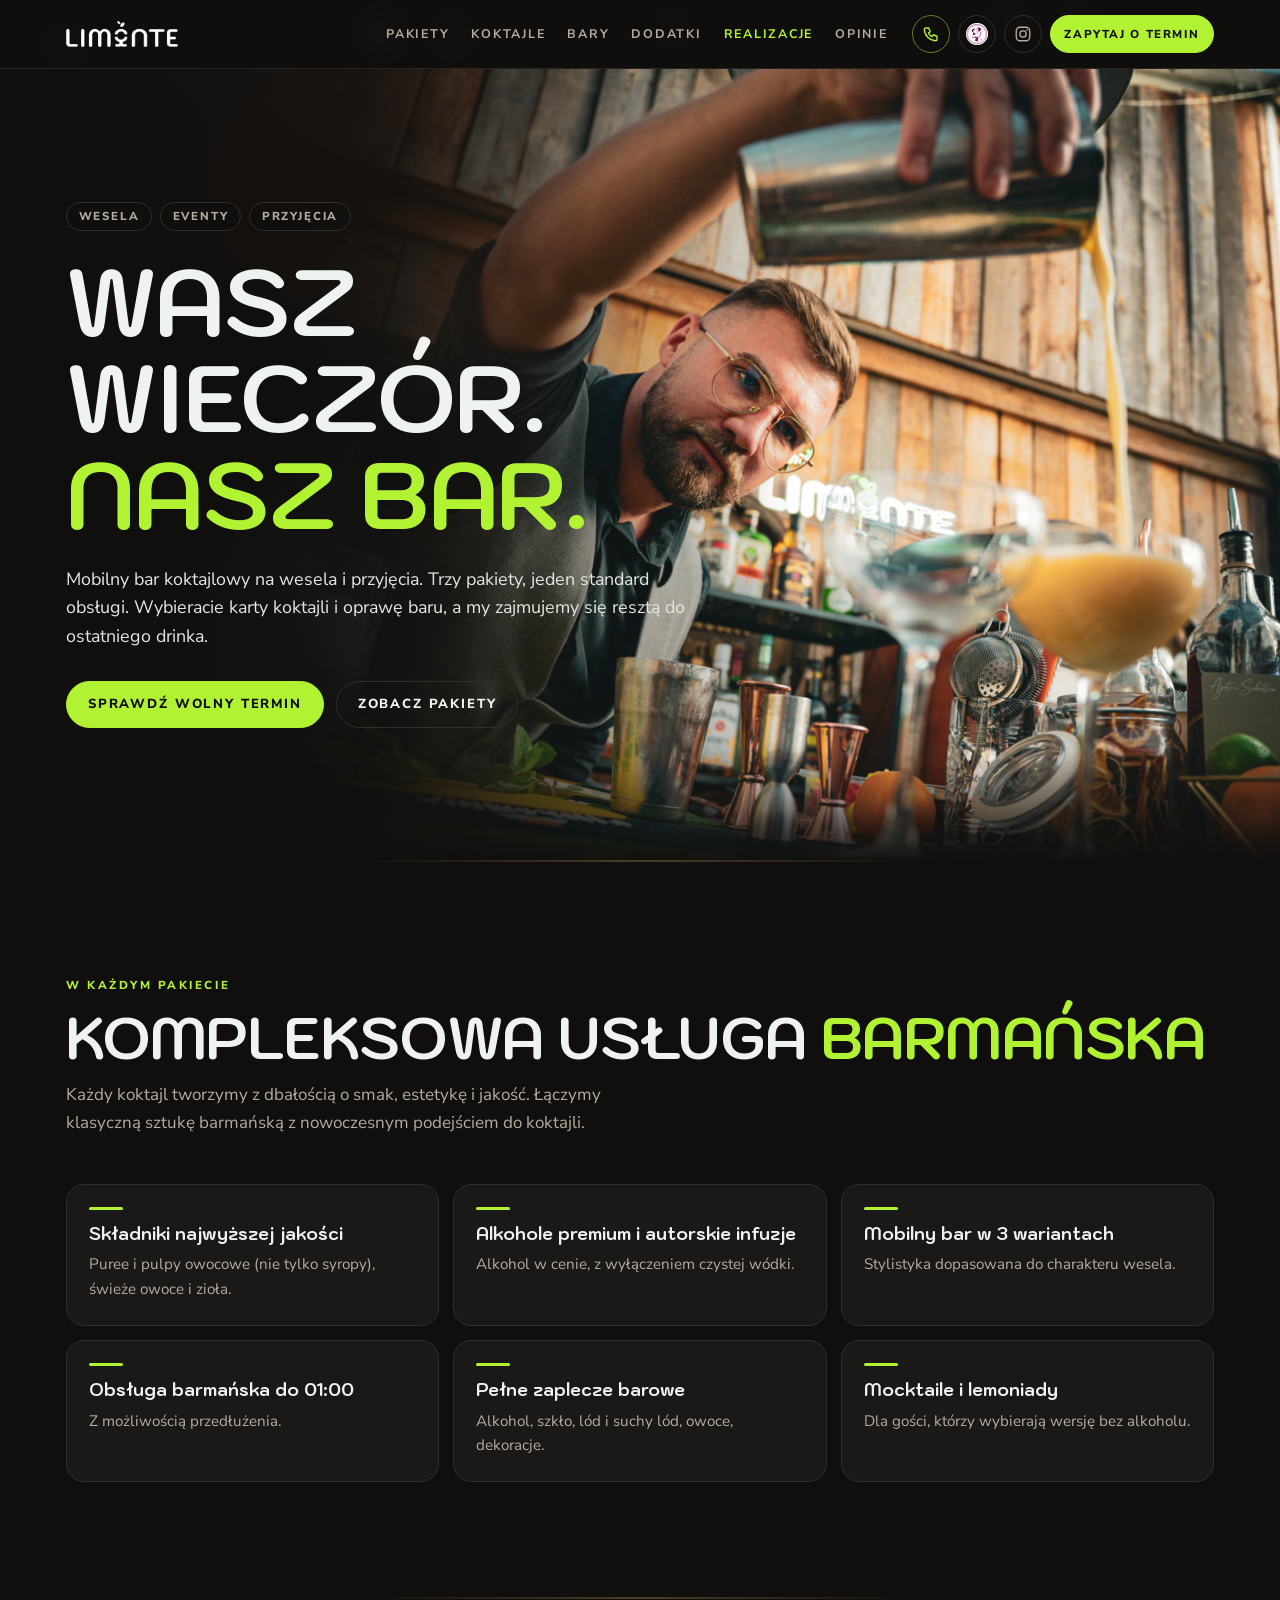
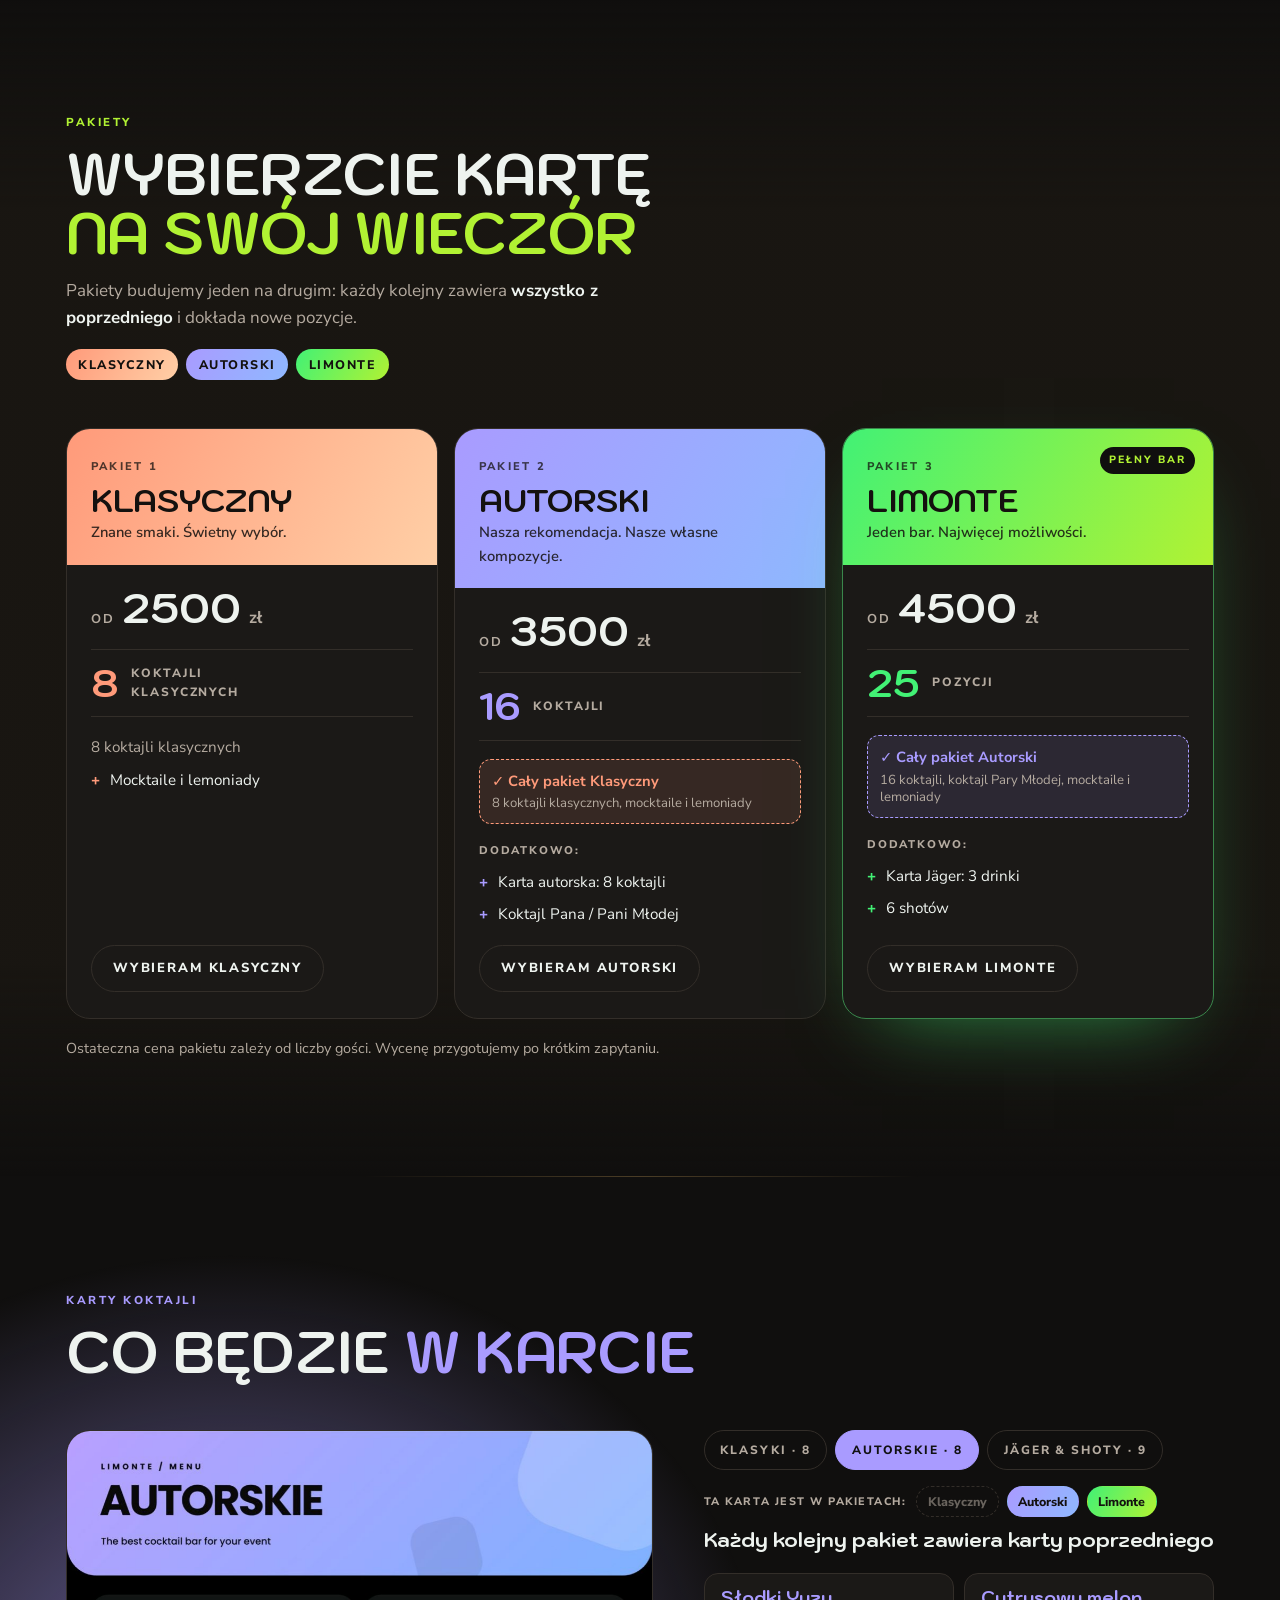
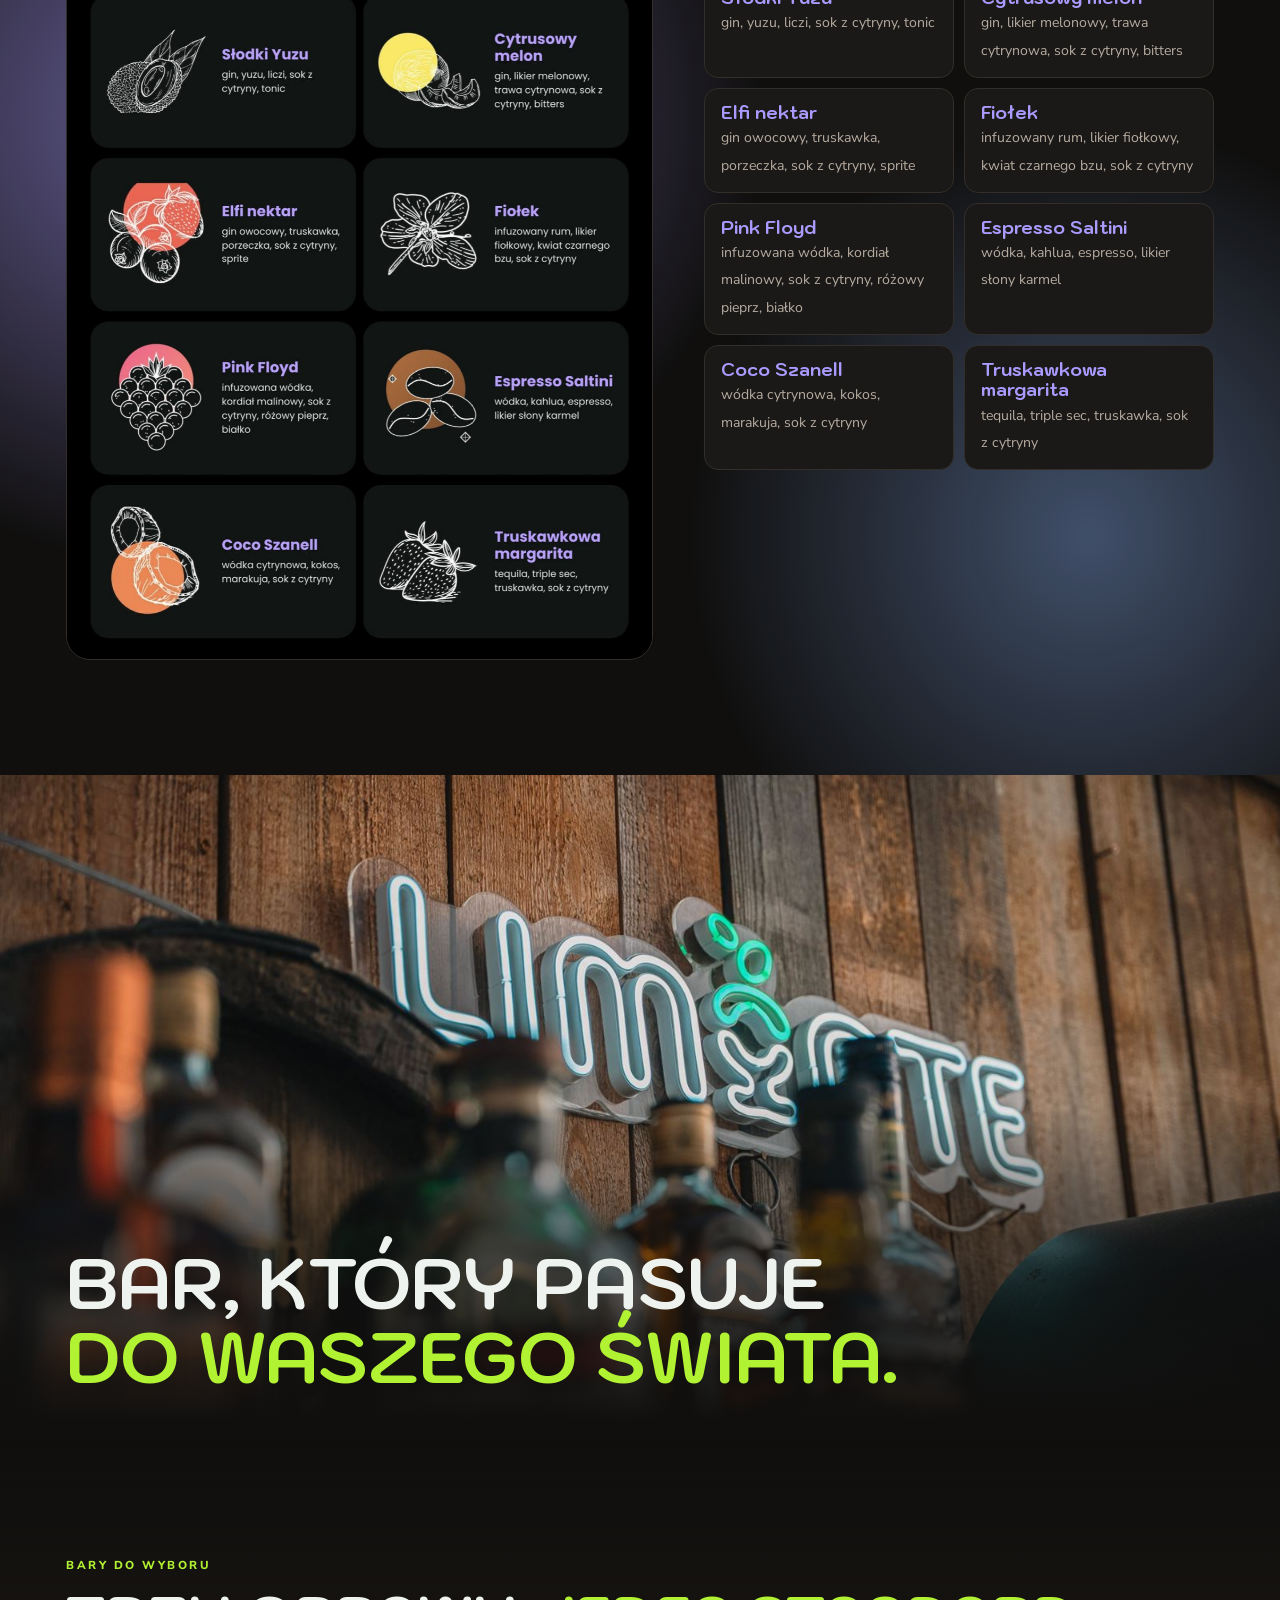
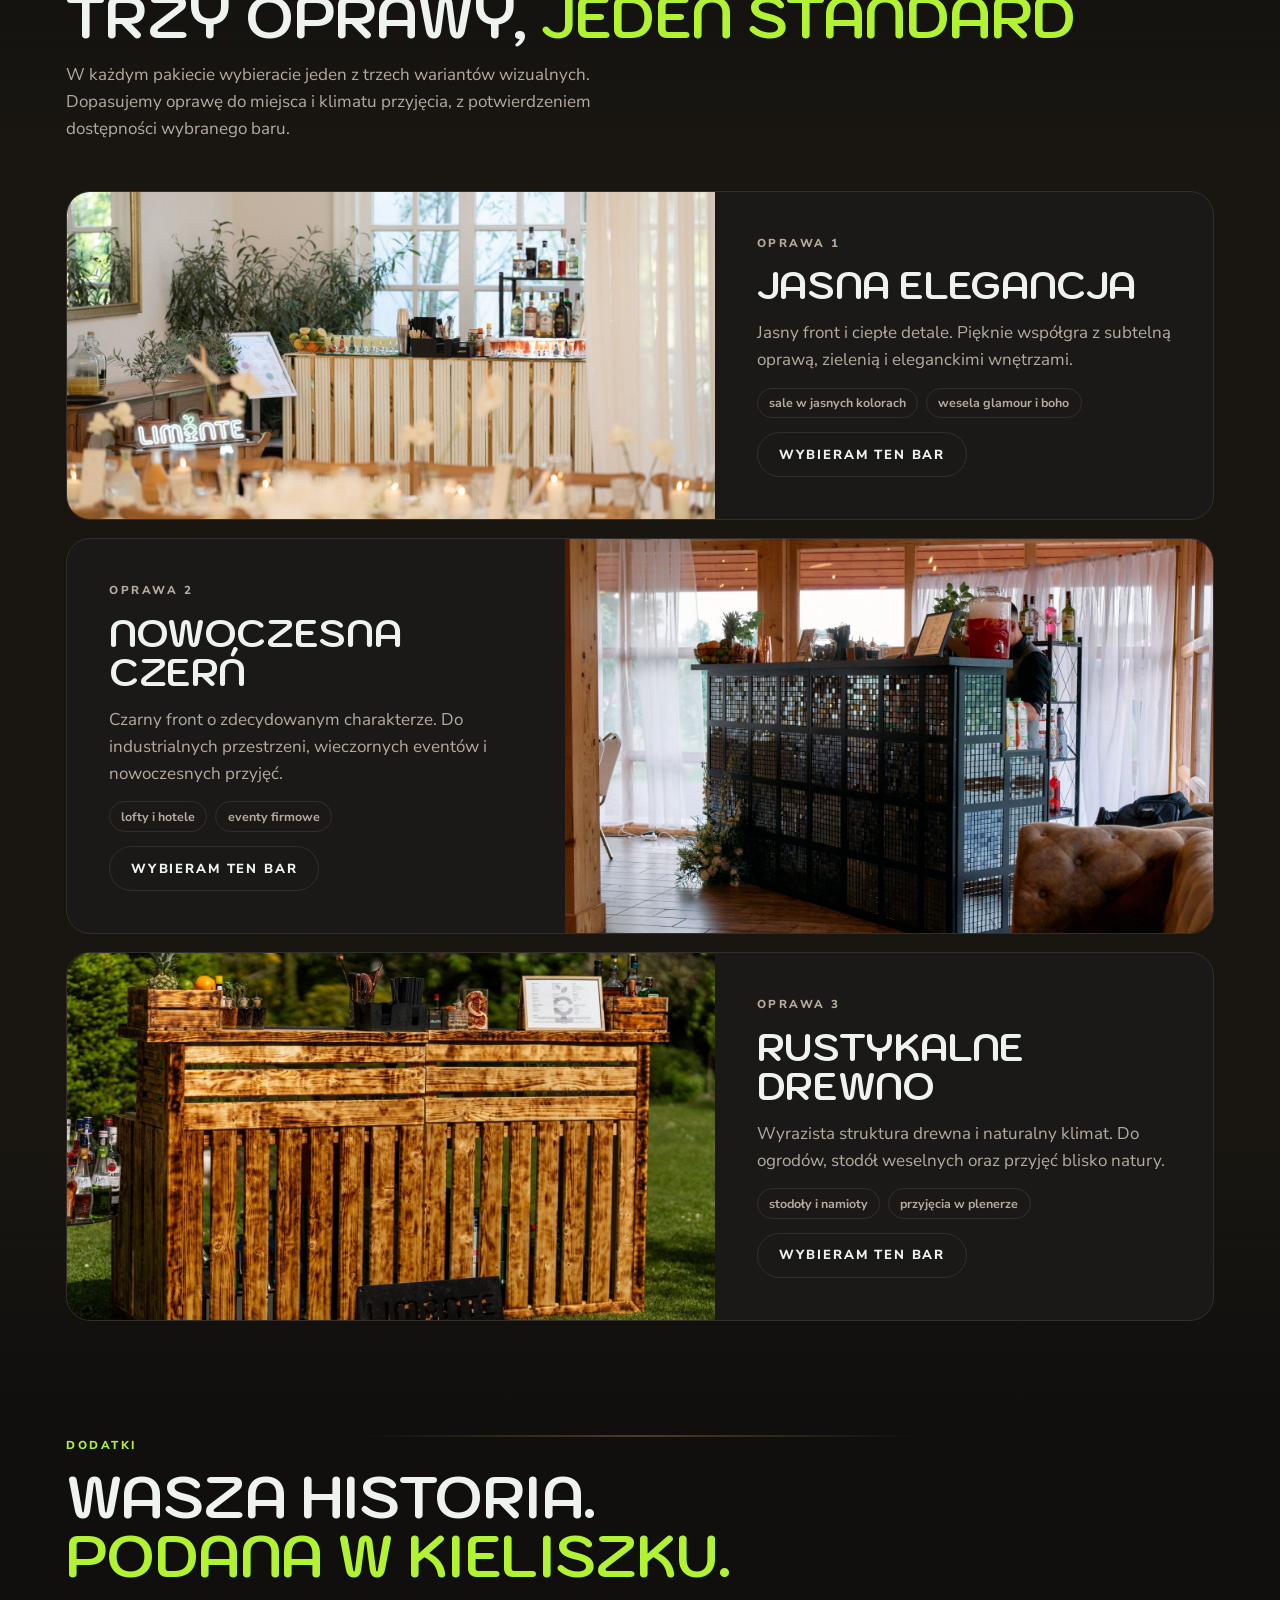
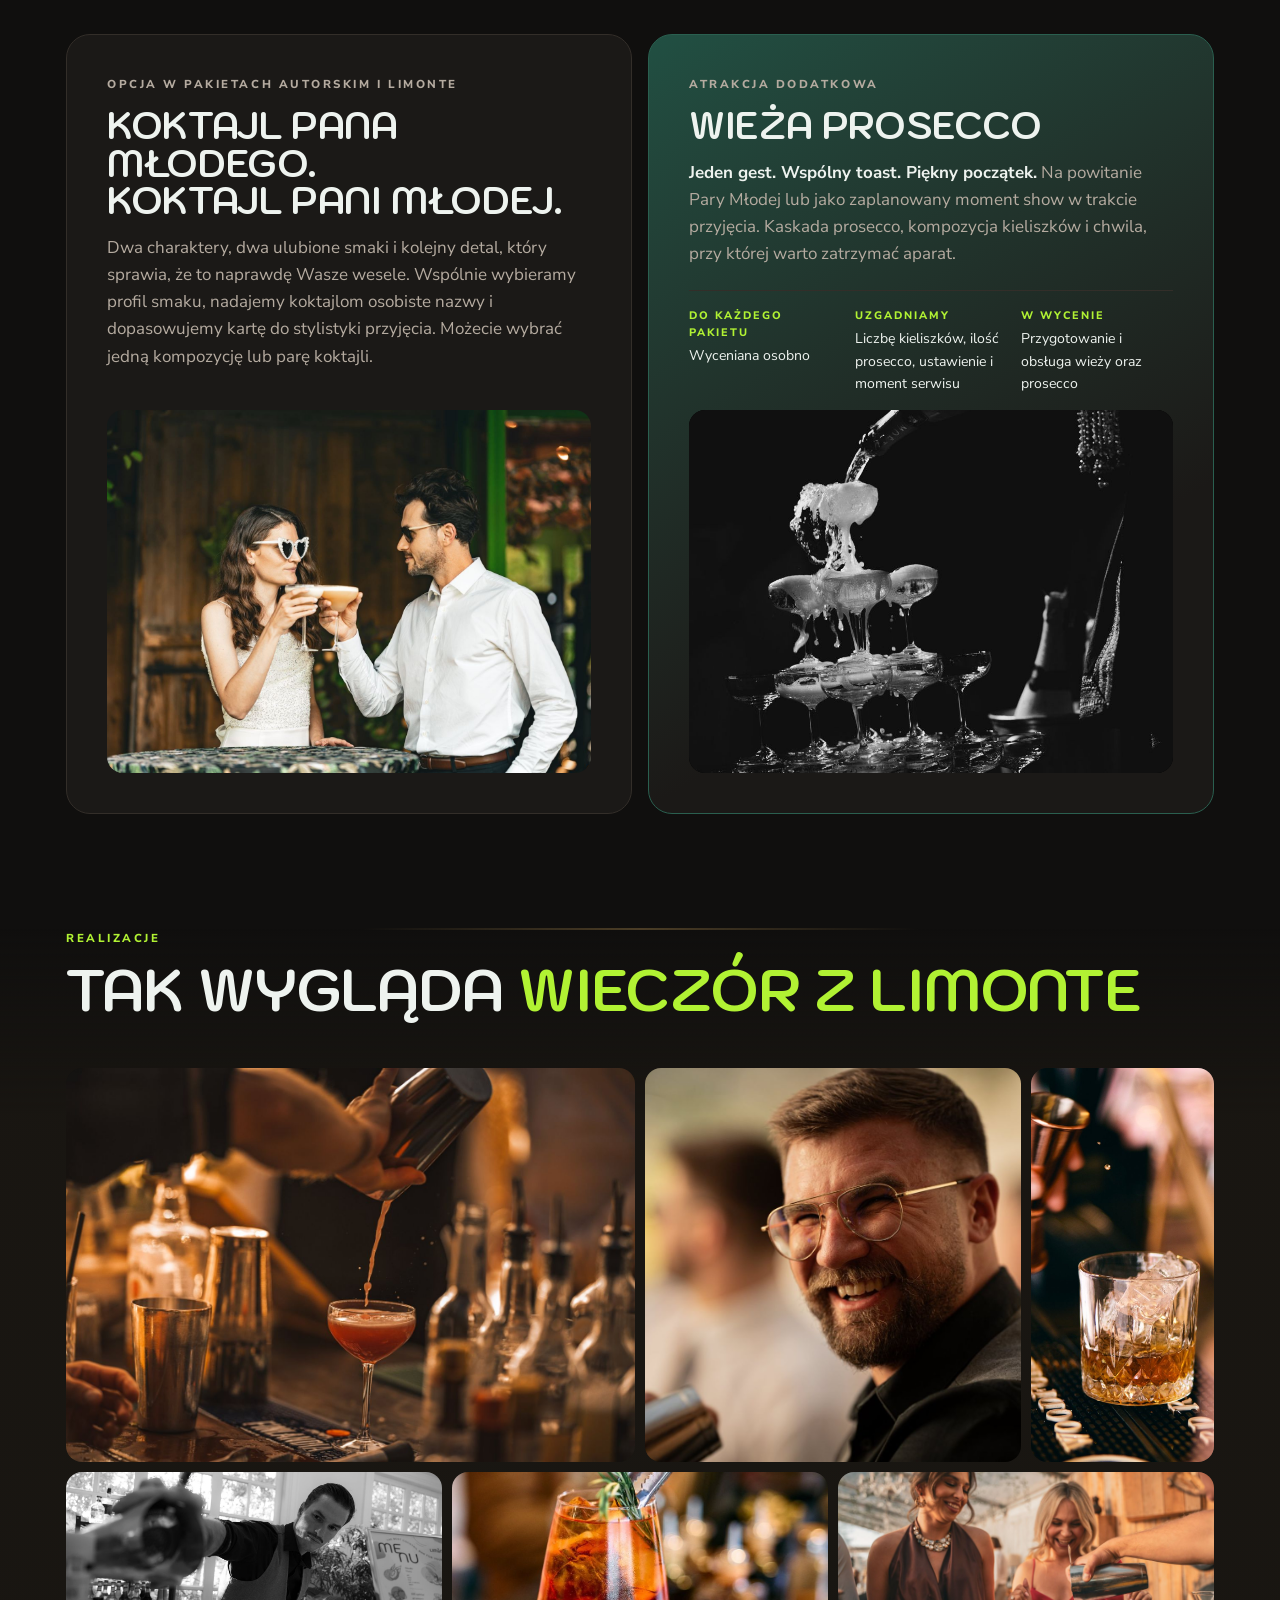
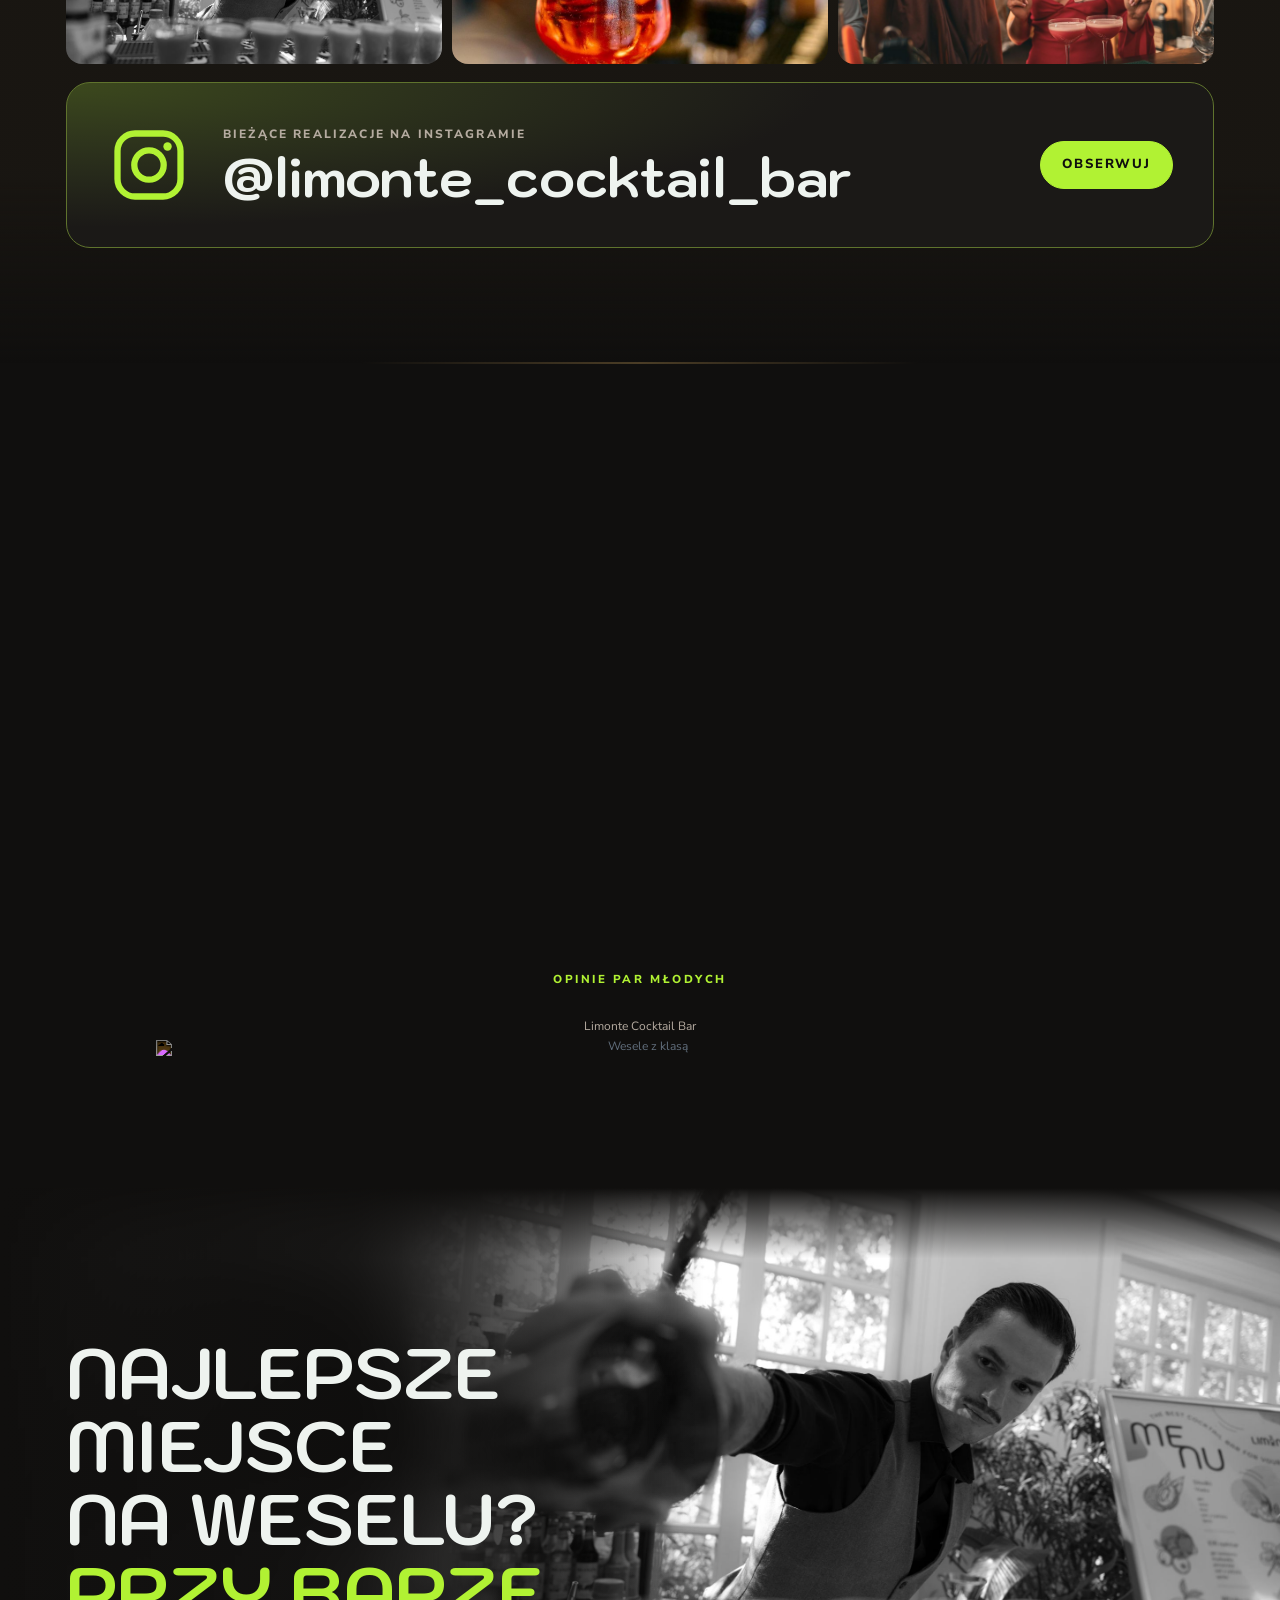
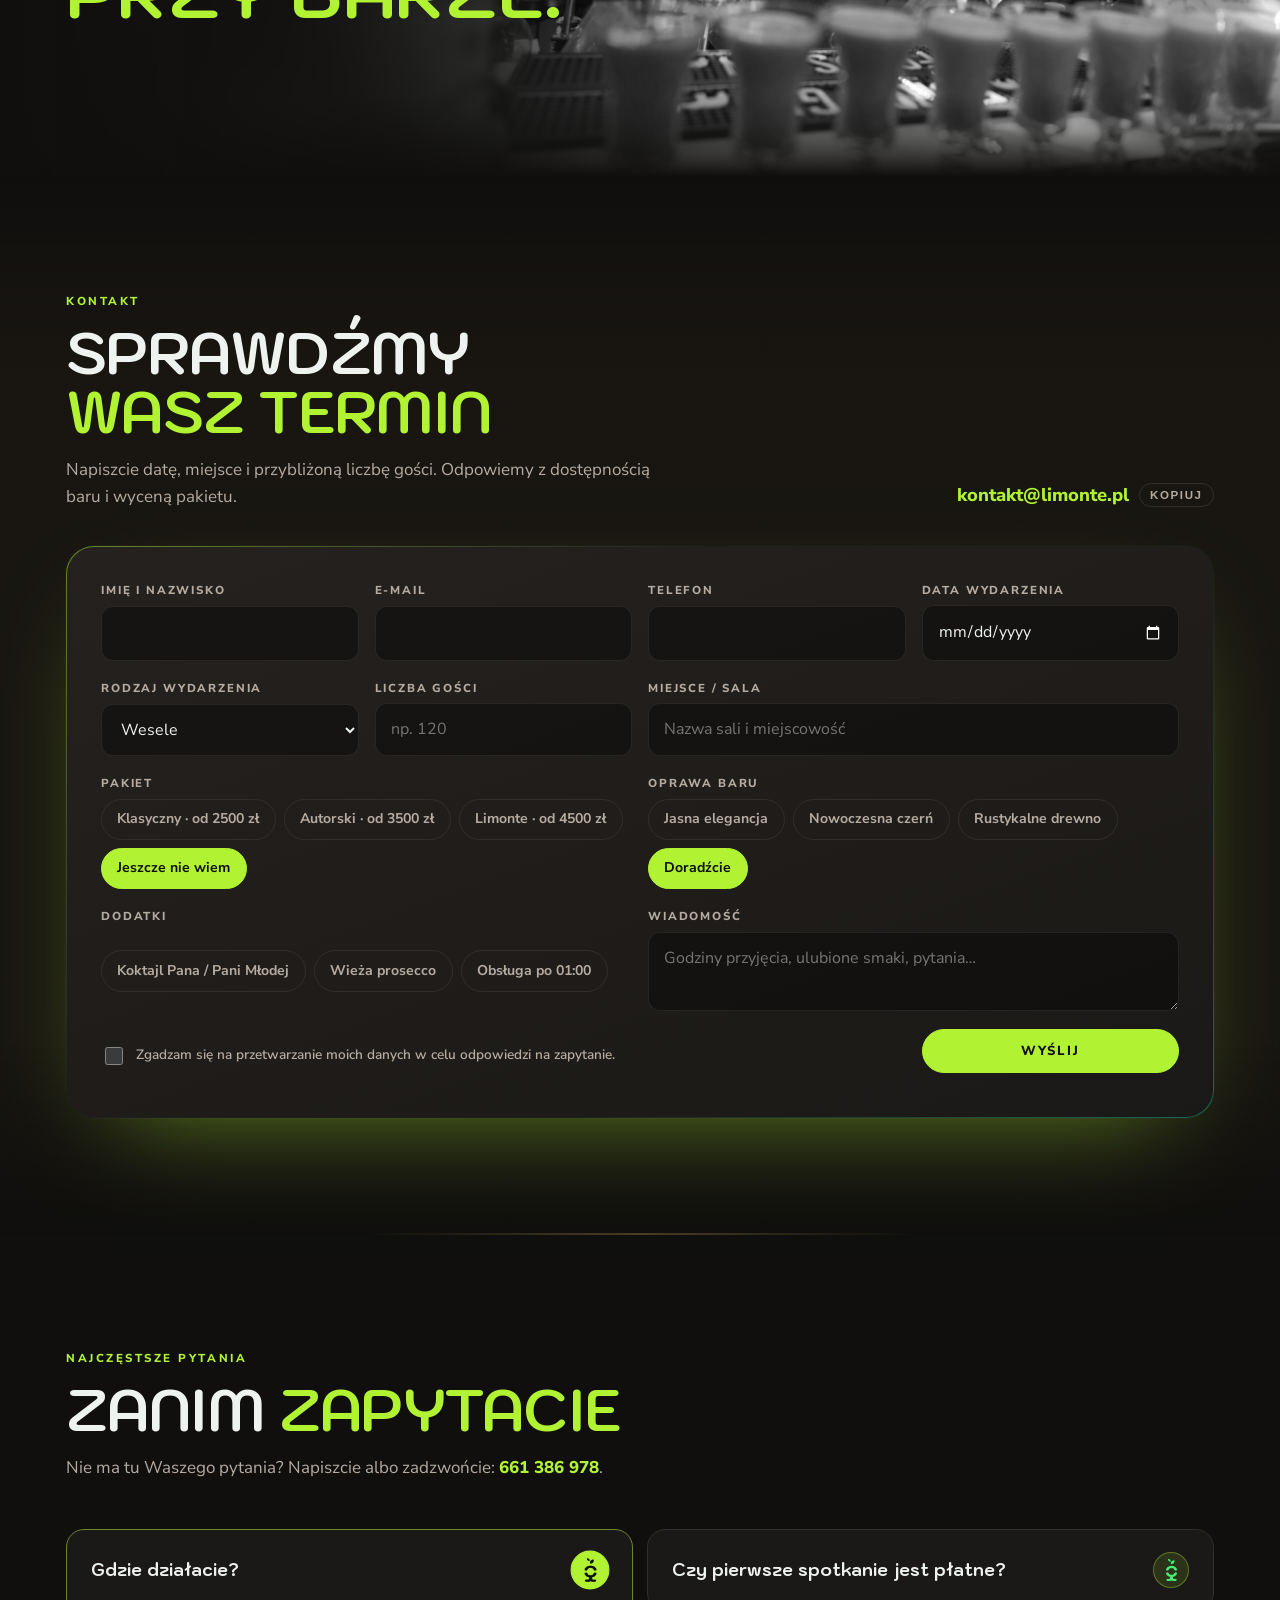
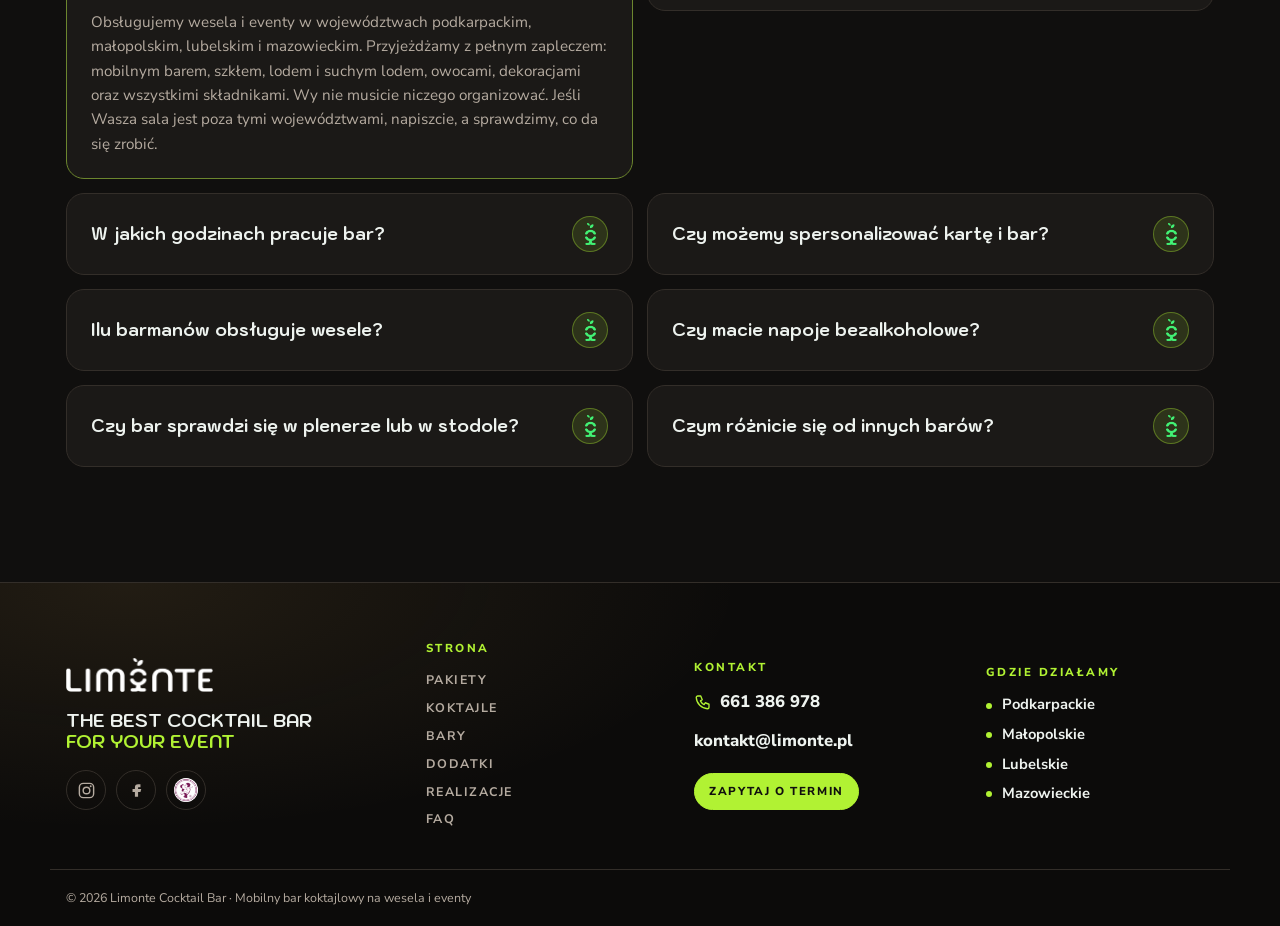
==== commit d133b012: "Nowa nazwa obrazka do udostępniania (omija cache), og:url i canonical Co-Authored-By: Claude Opus 5." ====
--- a/index.html
+++ b/index.html
@@ -9,10 +9,16 @@
 <meta property="og:site_name" content="Limonte Cocktail Bar">
 <meta property="og:title" content="Limonte Cocktail Bar – mobilny bar koktajlowy na wesela">
 <meta property="og:description" content="Trzy pakiety, trzy oprawy baru, koktajl Pary Młodej i wieża prosecco. Sprawdźcie wolny termin.">
-<meta property="og:image" content="https://limonte.pl/assets/og-image.jpg">
+<meta property="og:url" content="https://limonte.pl/">
+<meta property="og:image" content="https://limonte.pl/assets/limonte-share-2026.jpg">
+<meta property="og:image:secure_url" content="https://limonte.pl/assets/limonte-share-2026.jpg">
+<meta property="og:image:type" content="image/jpeg">
+<meta property="og:image:alt" content="Limonte Cocktail Bar – Wasz wieczór. Nasz bar.">
 <meta property="og:image:width" content="1200">
 <meta property="og:image:height" content="630">
 <meta name="twitter:card" content="summary_large_image">
+<meta name="twitter:image" content="https://limonte.pl/assets/limonte-share-2026.jpg">
+<link rel="canonical" href="https://limonte.pl/">
 <link rel="icon" href="favicon.ico" sizes="any">
 <link rel="icon" type="image/png" sizes="32x32" href="assets/favicon-32.png">
 <link rel="apple-touch-icon" href="assets/apple-touch-icon.png">
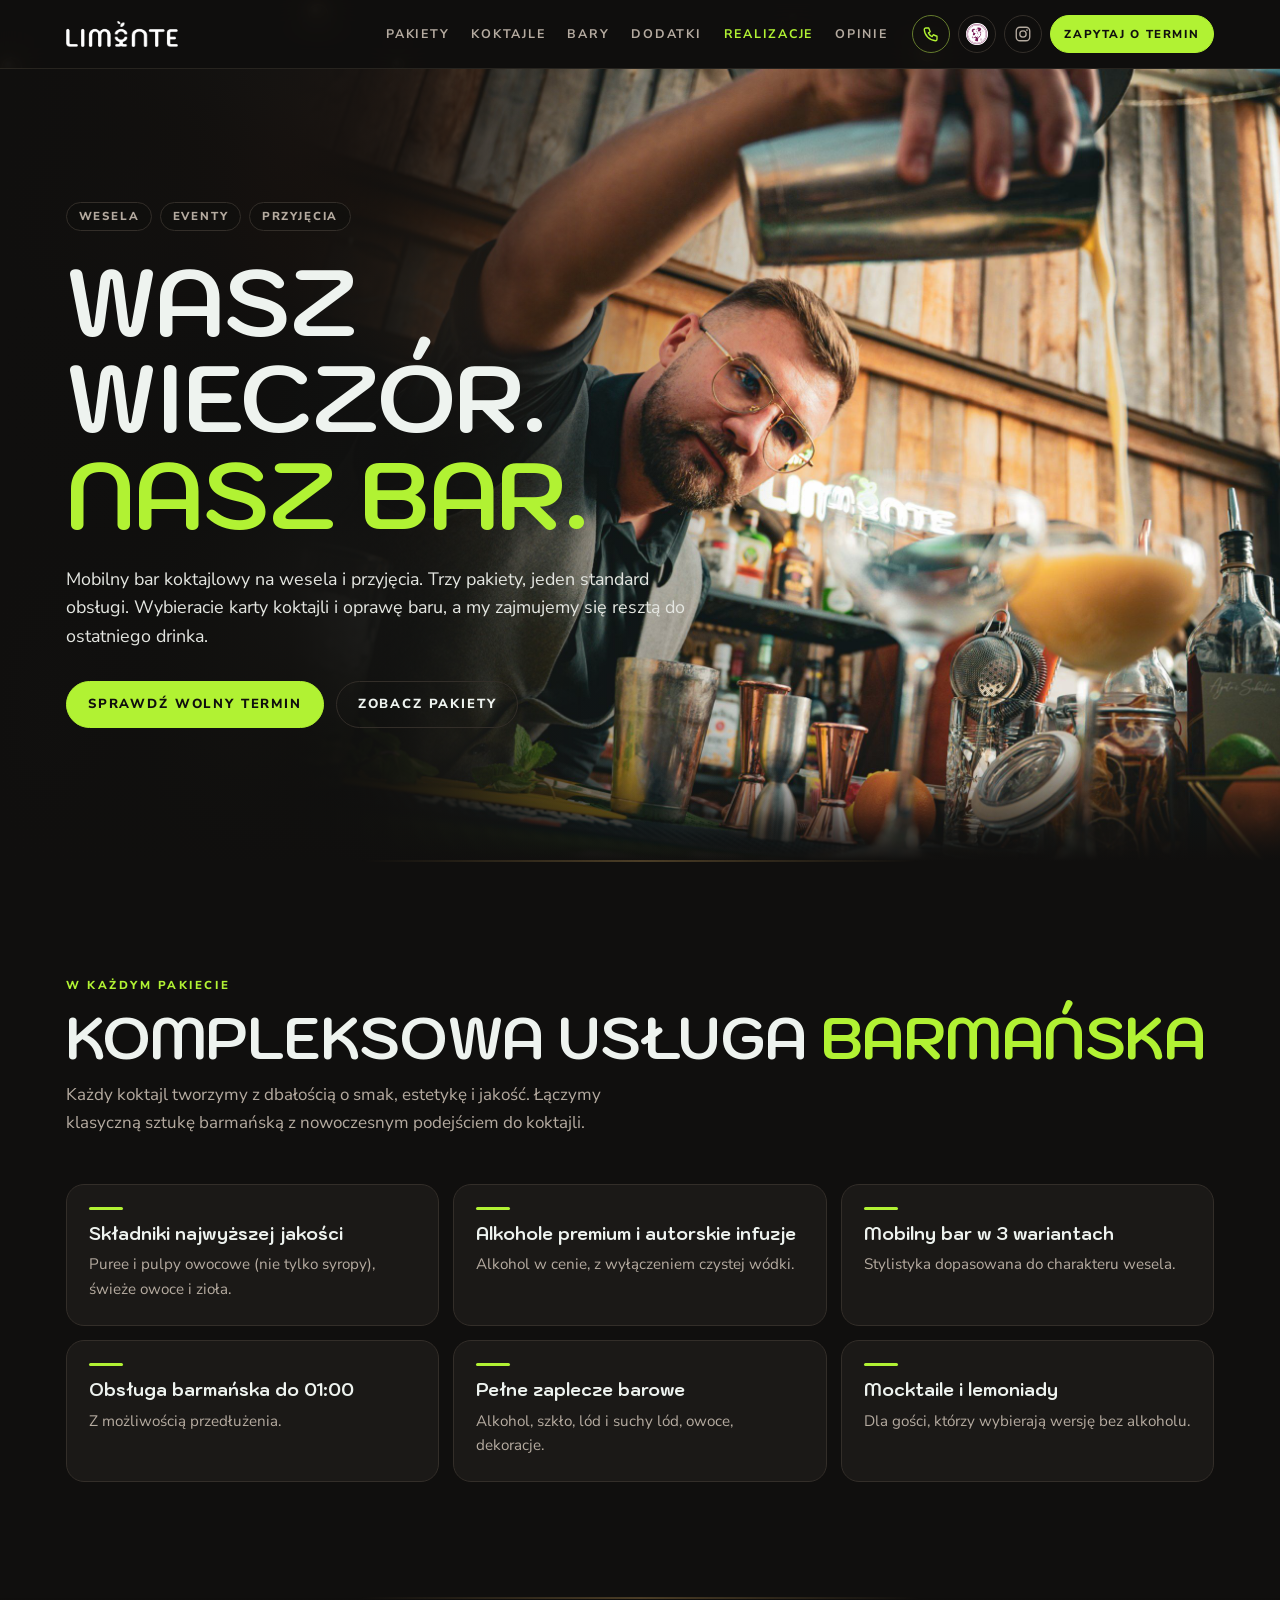
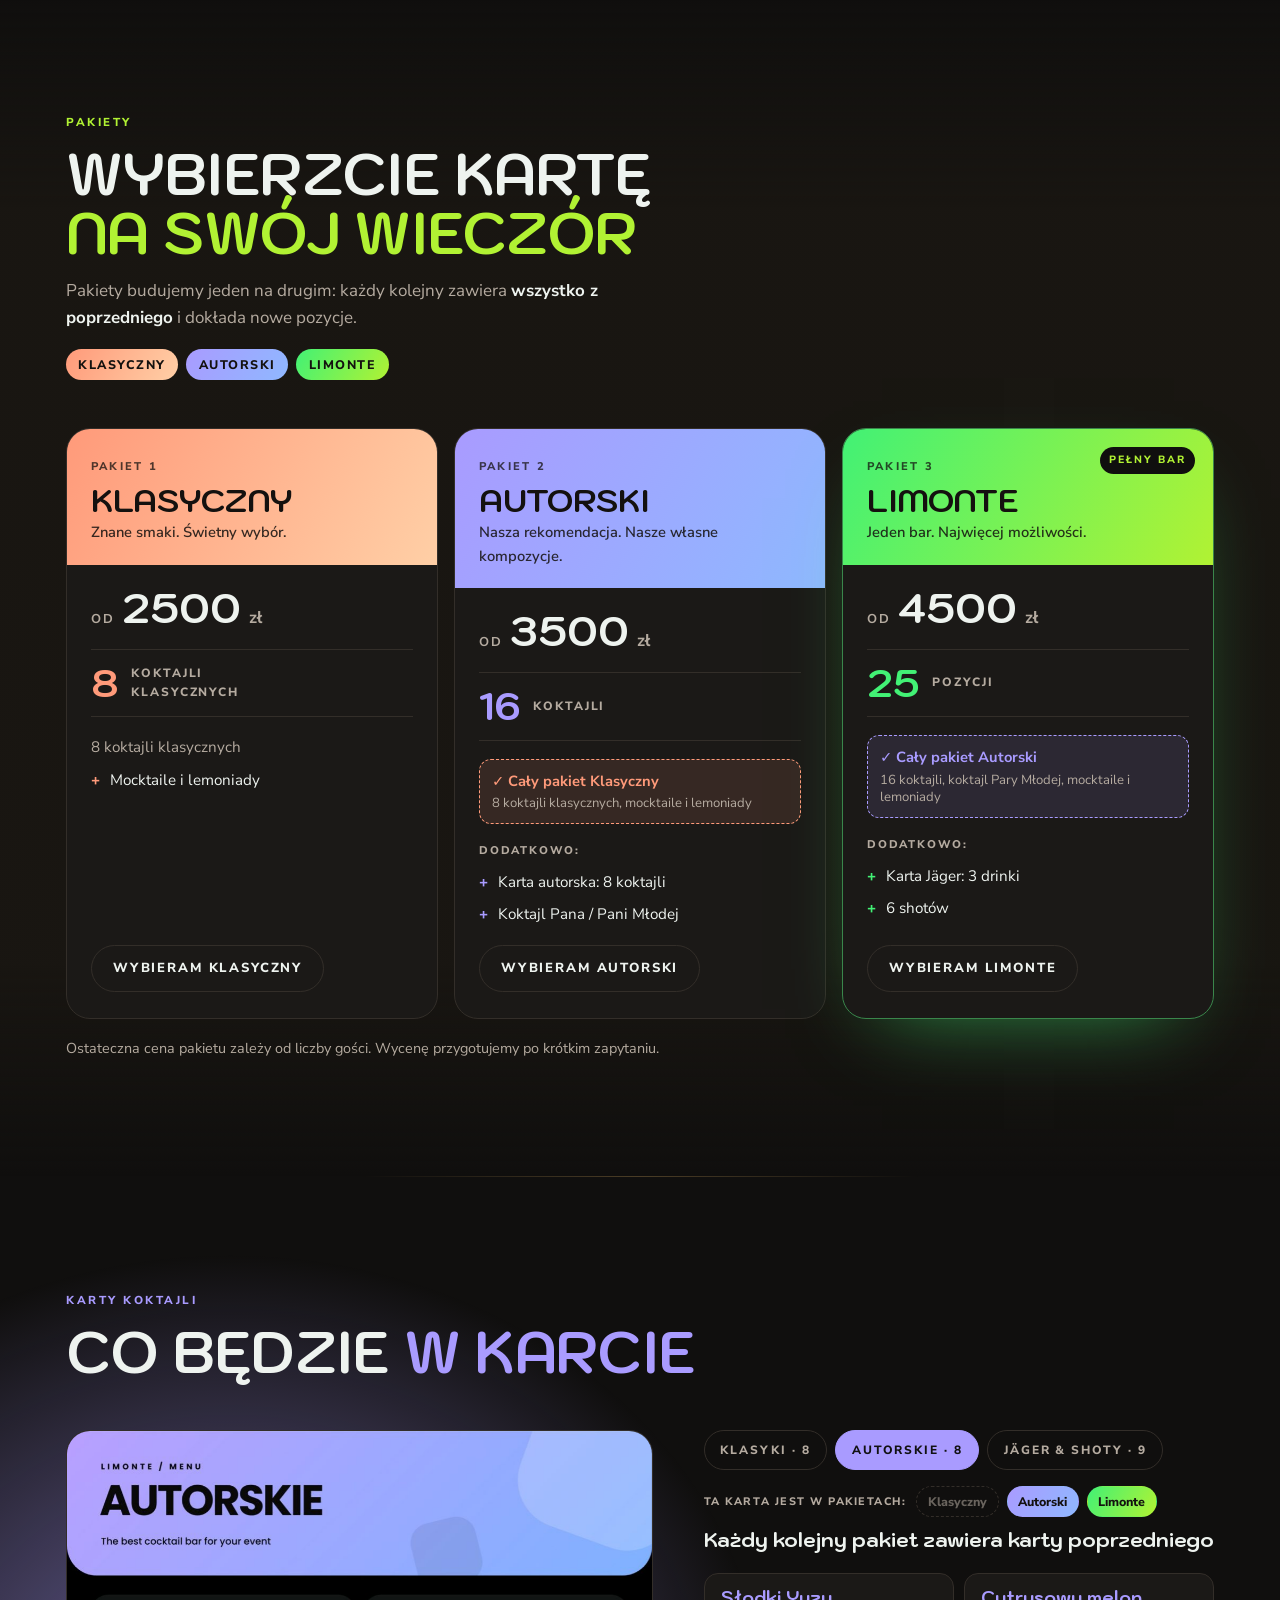
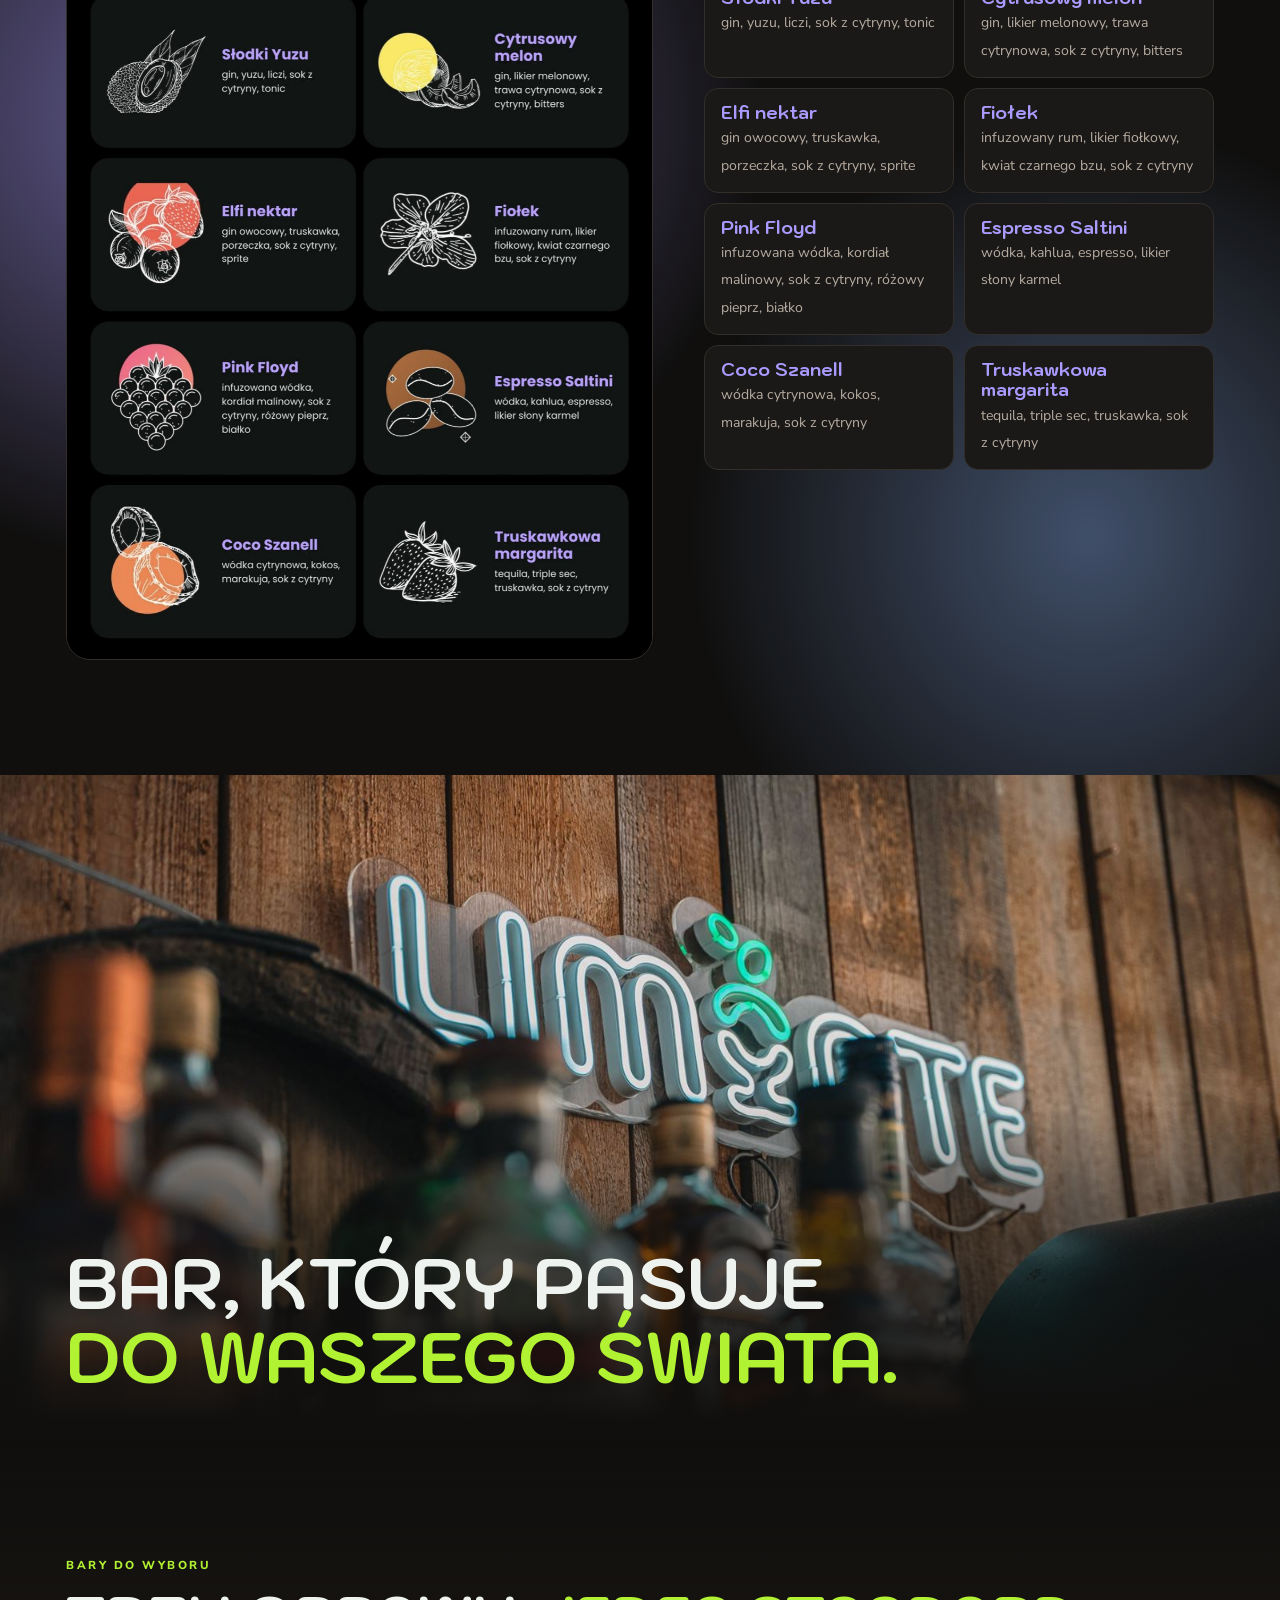
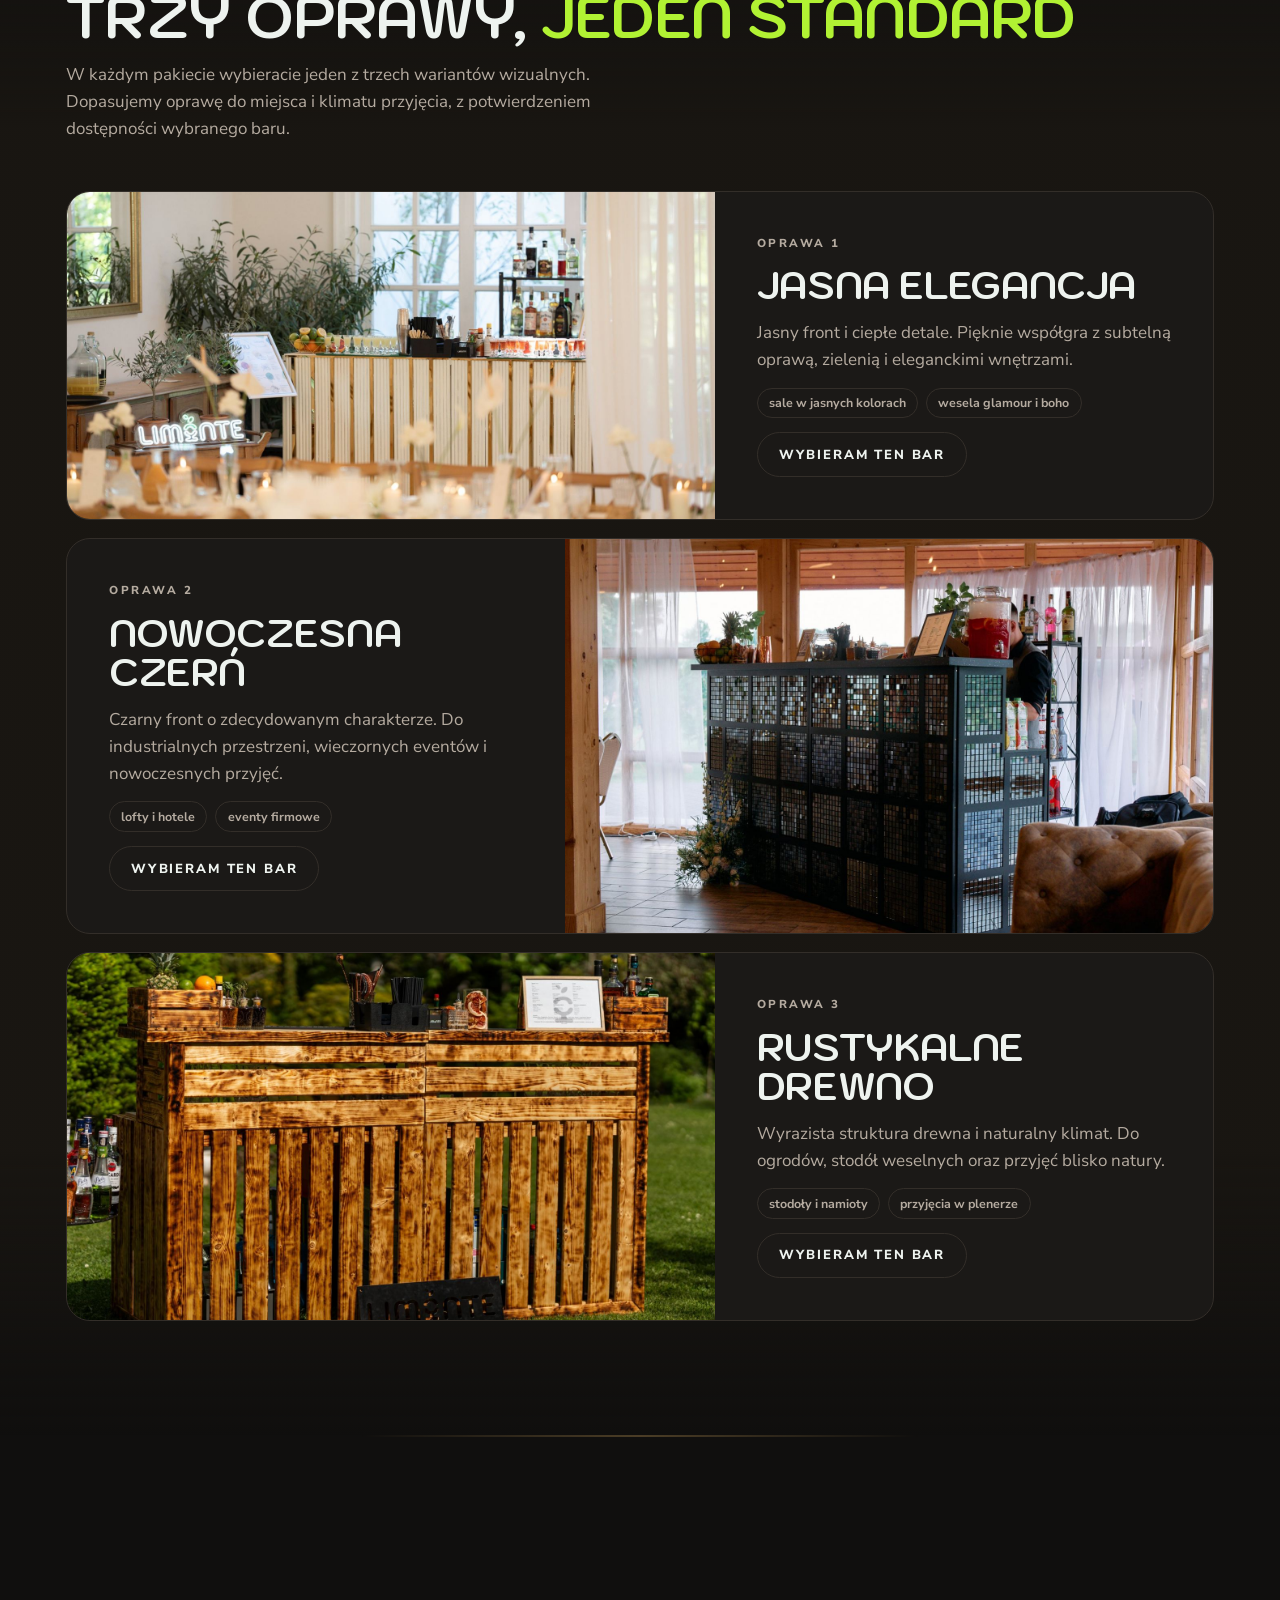
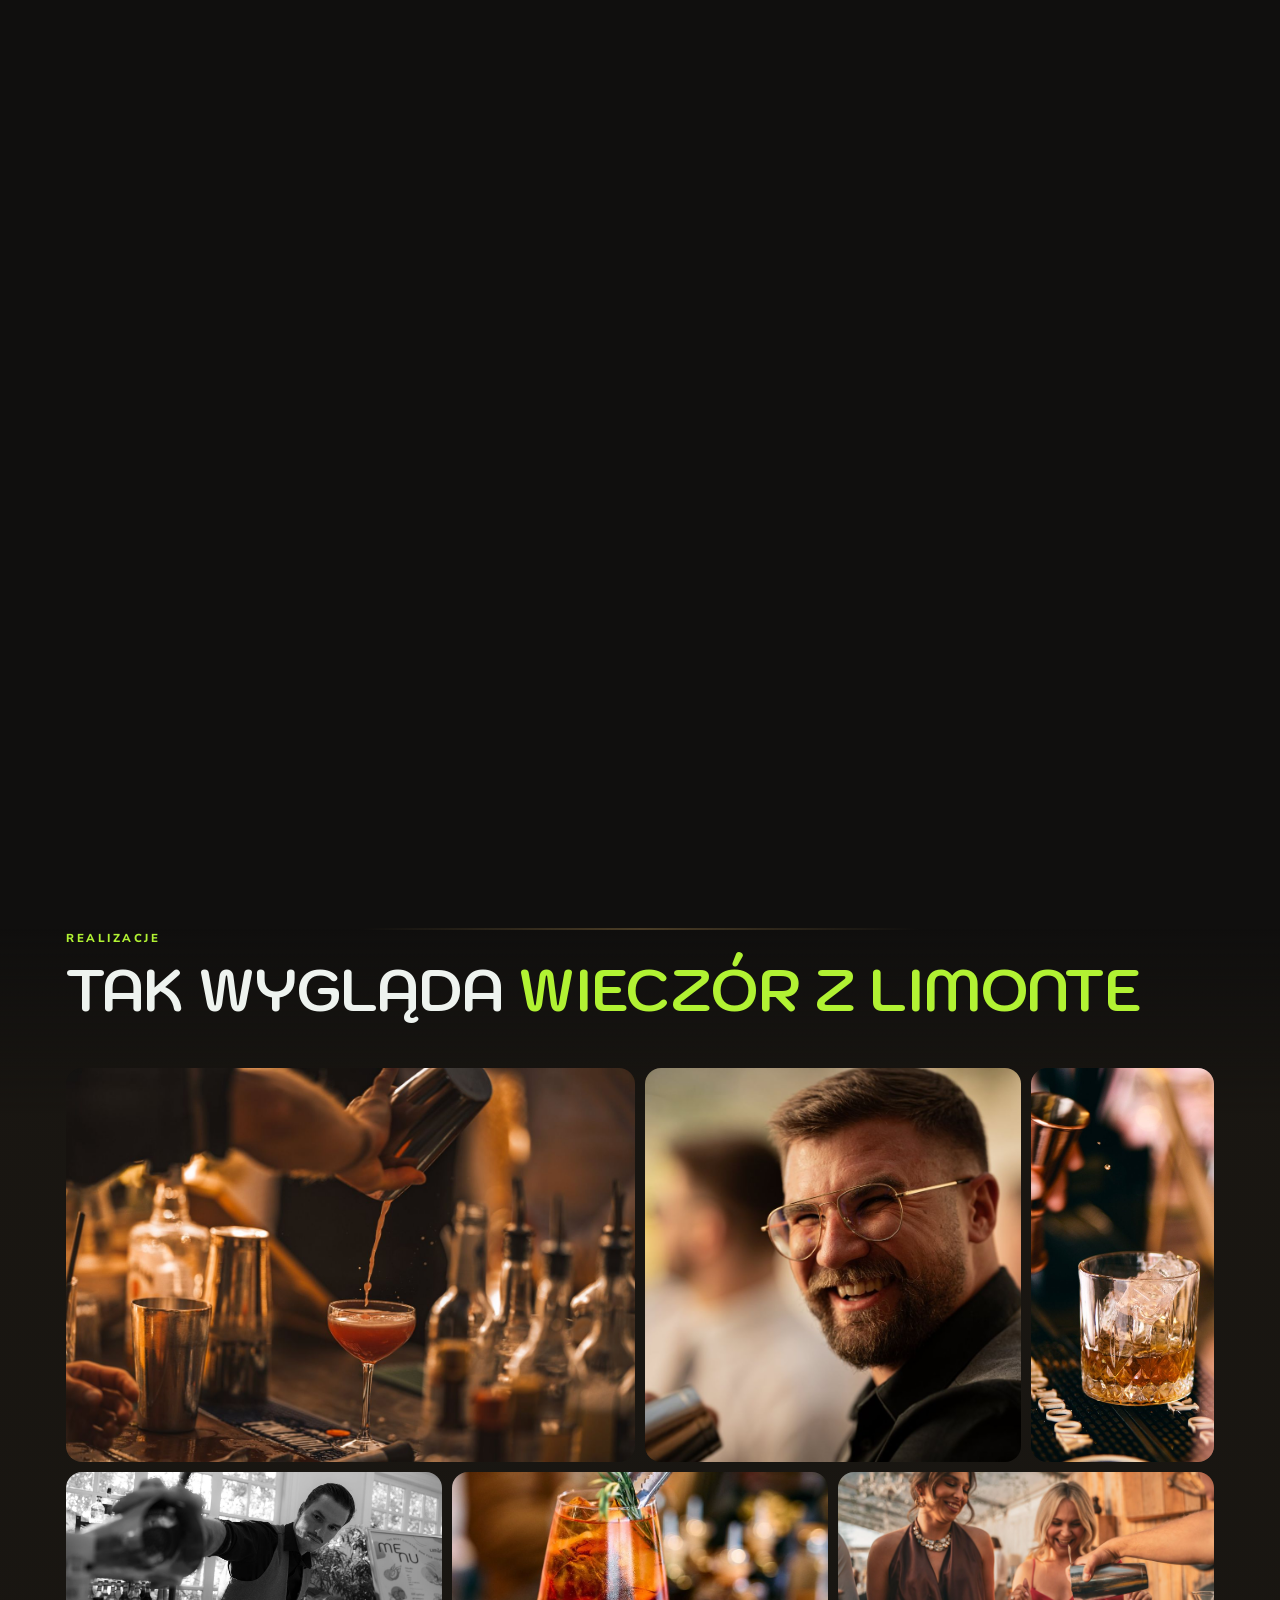
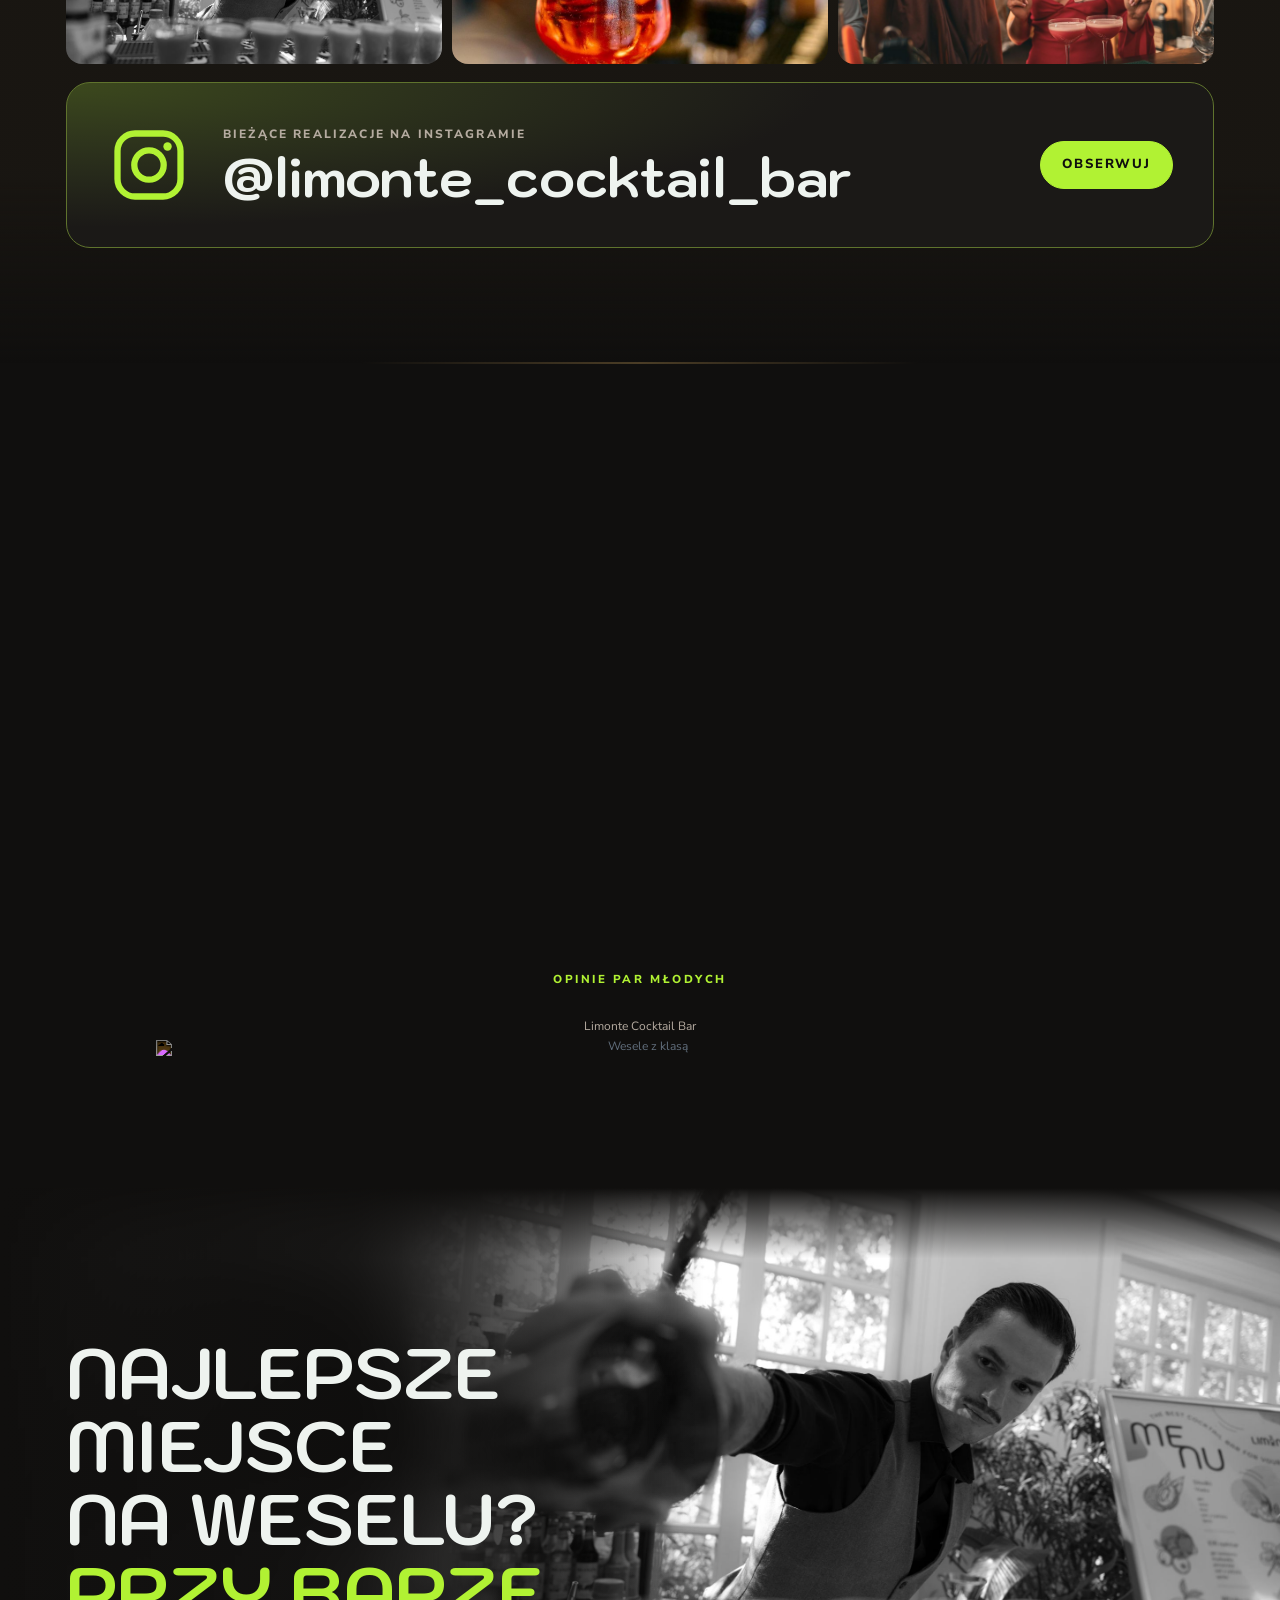
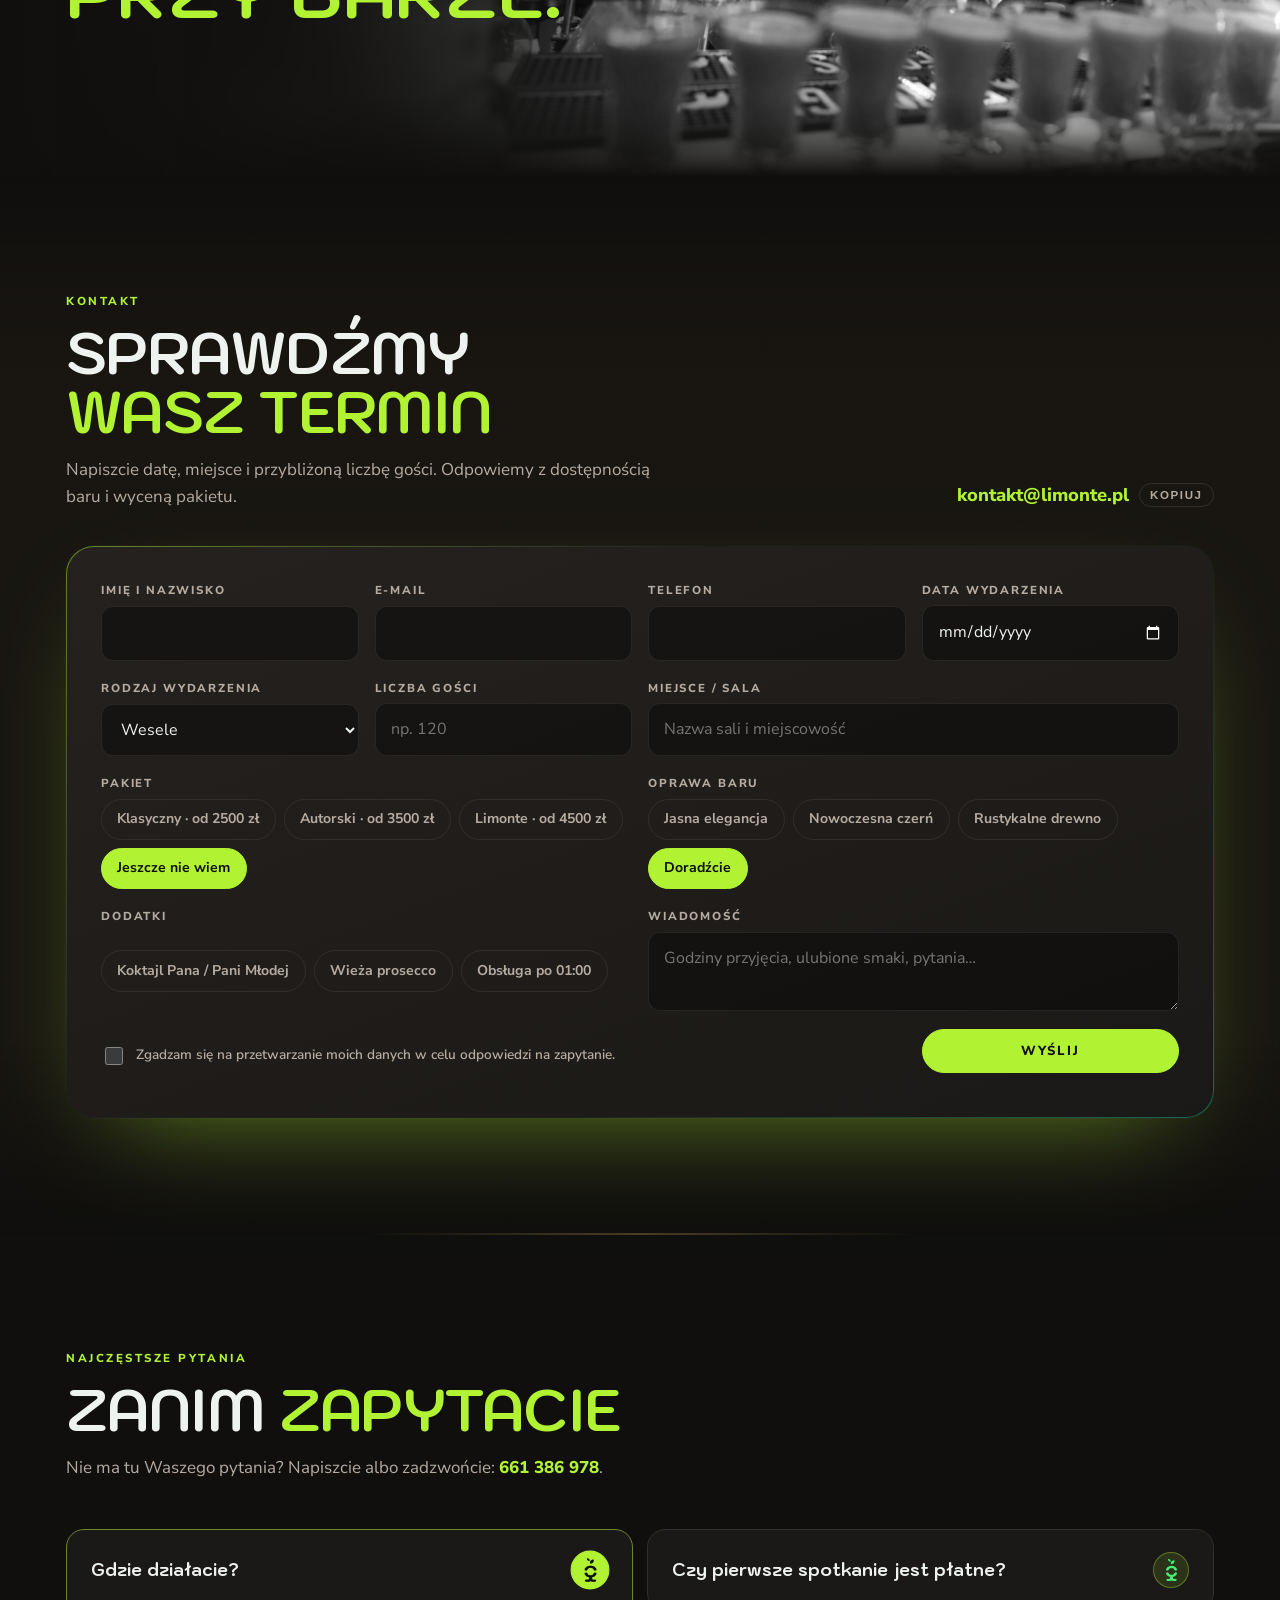
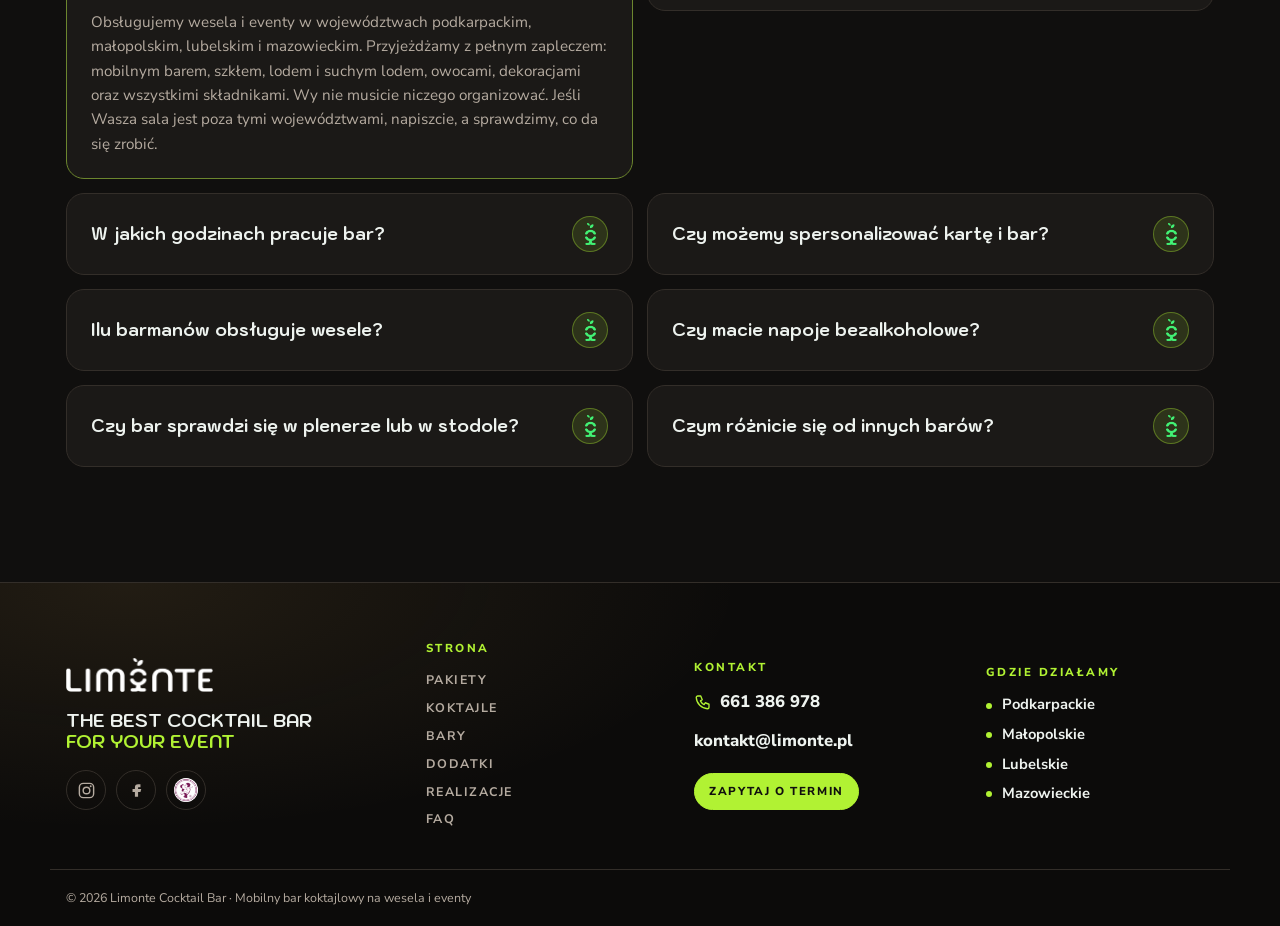
==== commit 1f64b3aa: "Bąbelki: stała prędkość niezależnie od odświeżania ekranu Co-Authored-By: Claude Opus 5.5 <noreply@a" ====
--- a/index.html
+++ b/index.html
@@ -1082,9 +1082,9 @@
   function mk(init){var r=2+Math.random()*8;return{x:Math.random()*W,y:init?Math.random()*H:H+r*4,r:r,vy:.15+Math.random()*.4,a:.18+Math.random()*.4,ph:Math.random()*6.28}}
   function count(){return W<760?22:Math.min(60,Math.max(30,Math.floor(W*H/32000)))}
   function size(){var w=innerWidth,h=innerHeight,wc=w!==W;if(!wc&&Math.abs(h-H)<2)return;D=Math.min(devicePixelRatio||1,2);W=w;H=h;c.width=Math.round(W*D);c.height=Math.round(H*D);x.setTransform(D,0,0,D,0,0);if(wc||!list.length){list=[];for(var i=0,n=count();i<n;i++)list.push(mk(true))}}
-  function draw(){if(!run)return;x.clearRect(0,0,W,H);for(var i=0;i<list.length;i++){var p=list[i];p.y-=p.vy;p.x+=Math.sin(p.ph+p.y*.012)*.18;if(p.y<-p.r*3)list[i]=p=mk(false);var z=p.r*2.2;x.globalAlpha=p.a;x.drawImage(spr,p.x-z,p.y-z,z*2,z*2);x.globalAlpha=p.a*.5;x.strokeStyle='rgba(255,220,160,1)';x.lineWidth=.6;x.beginPath();x.arc(p.x,p.y,p.r,0,6.283);x.stroke()}x.globalAlpha=1;requestAnimationFrame(draw)}
+  var last=0;function draw(t){if(!run)return;var k=last?Math.min((t-last)/16.667,3):1;last=t;x.clearRect(0,0,W,H);for(var i=0;i<list.length;i++){var p=list[i];p.y-=p.vy*k;p.x+=Math.sin(p.ph+p.y*.012)*.18*k;if(p.y<-p.r*3)list[i]=p=mk(false);var z=p.r*2.2;x.globalAlpha=p.a;x.drawImage(spr,p.x-z,p.y-z,z*2,z*2);x.globalAlpha=p.a*.5;x.strokeStyle='rgba(255,220,160,1)';x.lineWidth=.6;x.beginPath();x.arc(p.x,p.y,p.r,0,6.283);x.stroke()}x.globalAlpha=1;requestAnimationFrame(draw)}
   var t;addEventListener('resize',function(){clearTimeout(t);t=setTimeout(size,150)},{passive:true});
-  document.addEventListener('visibilitychange',function(){var was=run;run=!document.hidden;if(run&&!was)requestAnimationFrame(draw)});
+  document.addEventListener('visibilitychange',function(){var was=run;run=!document.hidden;if(run&&!was){last=0;requestAnimationFrame(draw)}});
   size();requestAnimationFrame(draw);
 })();
 
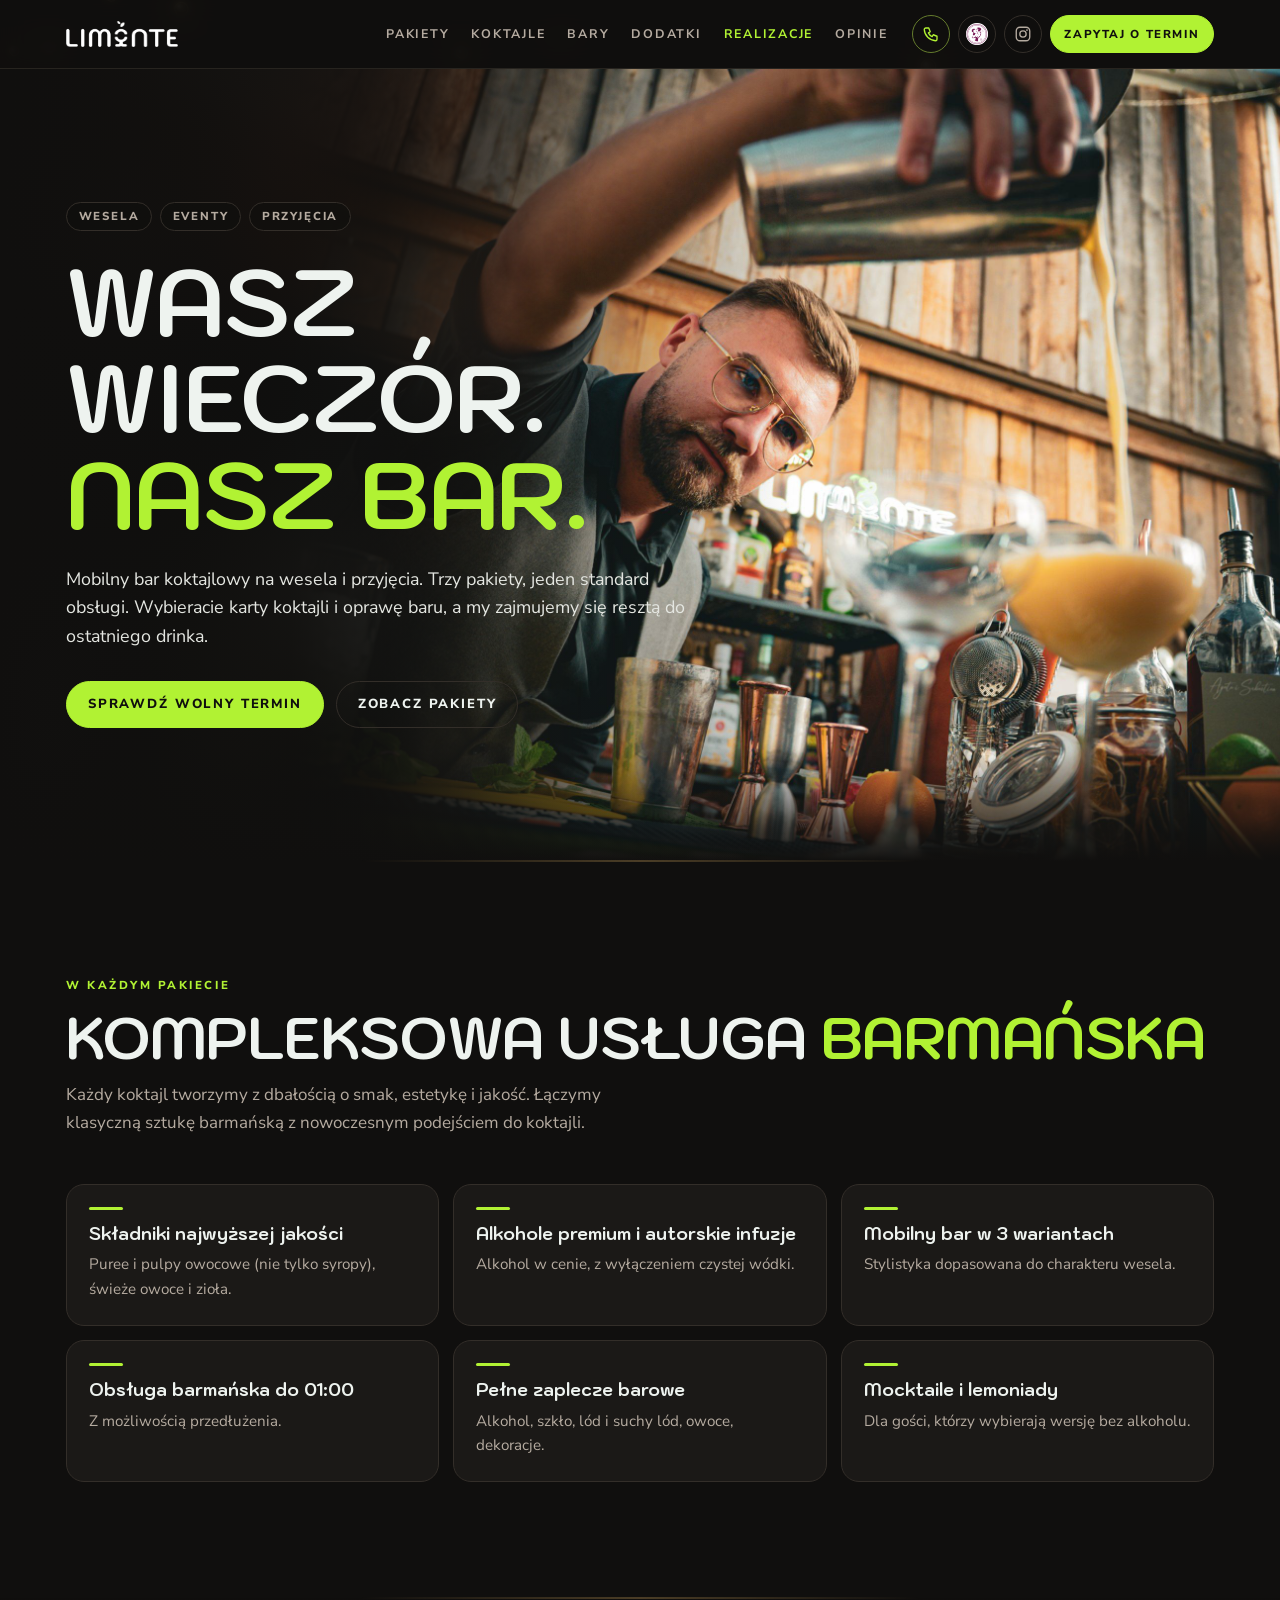
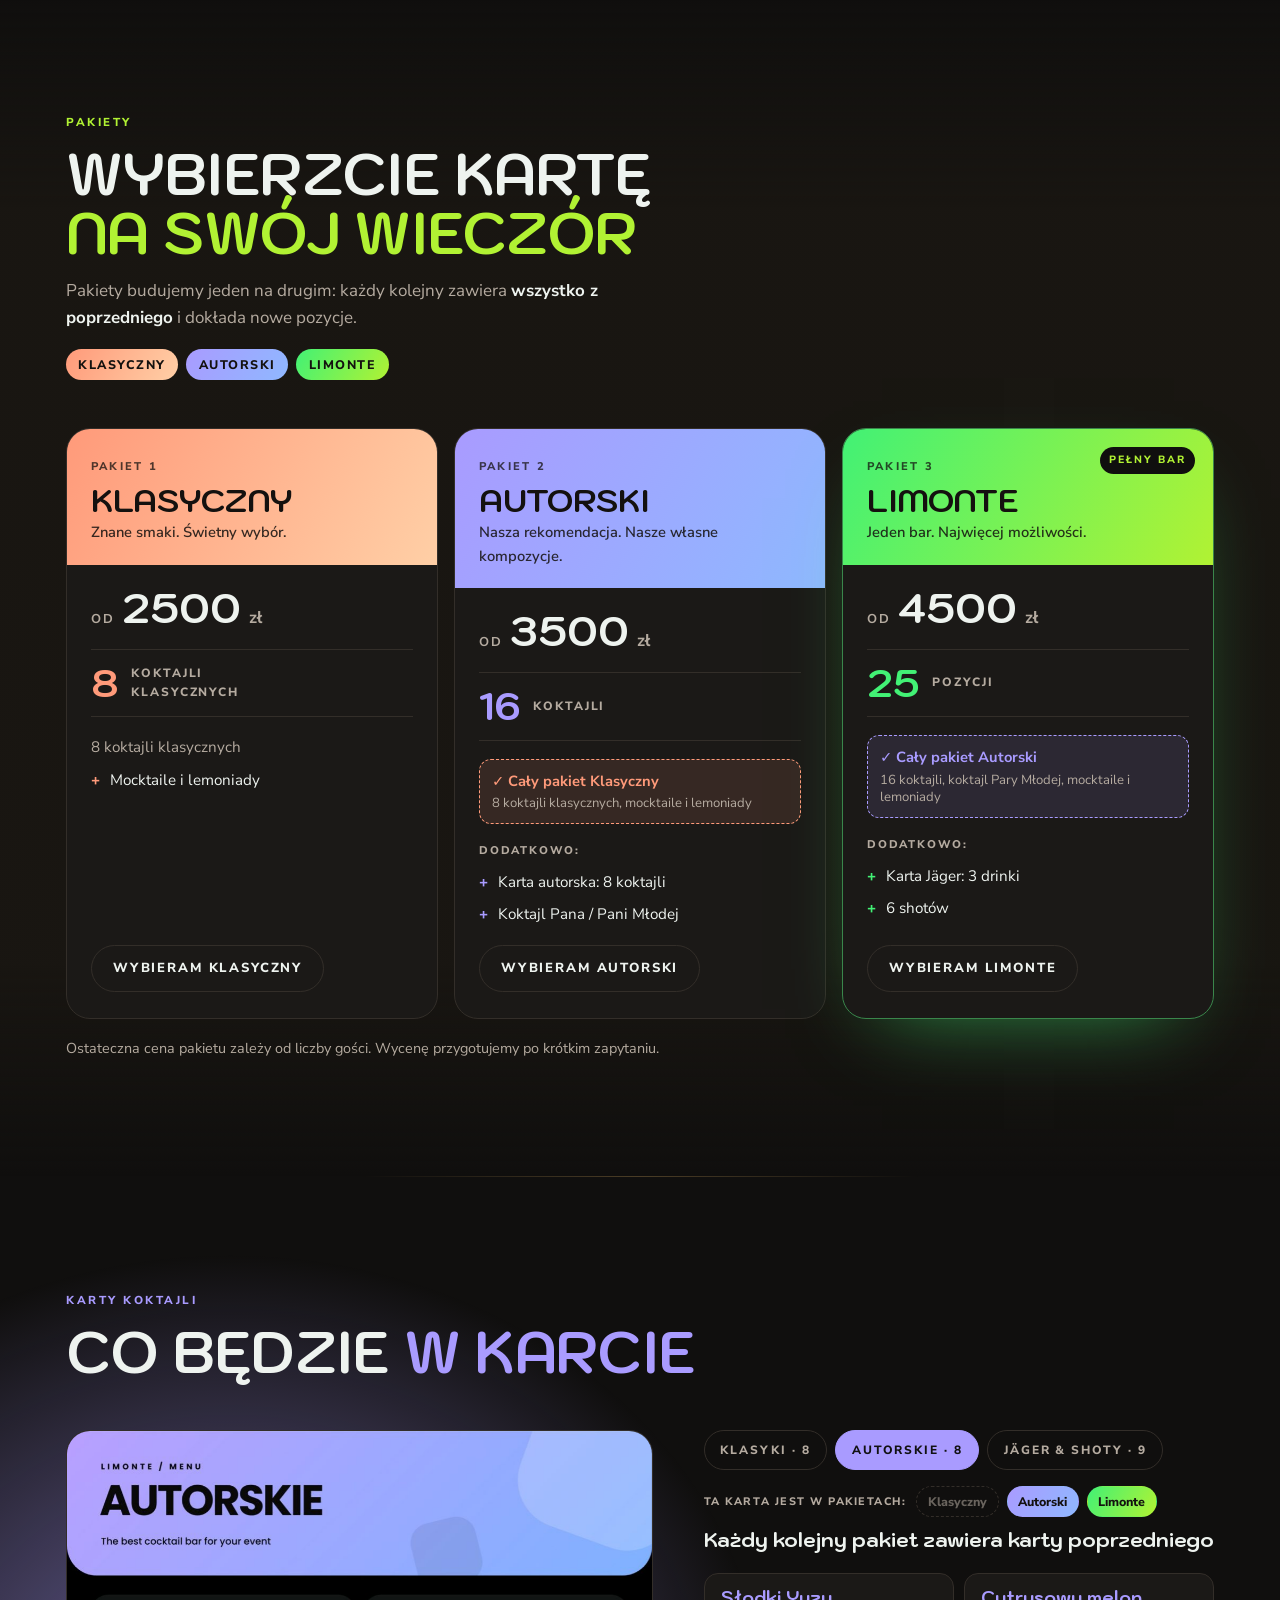
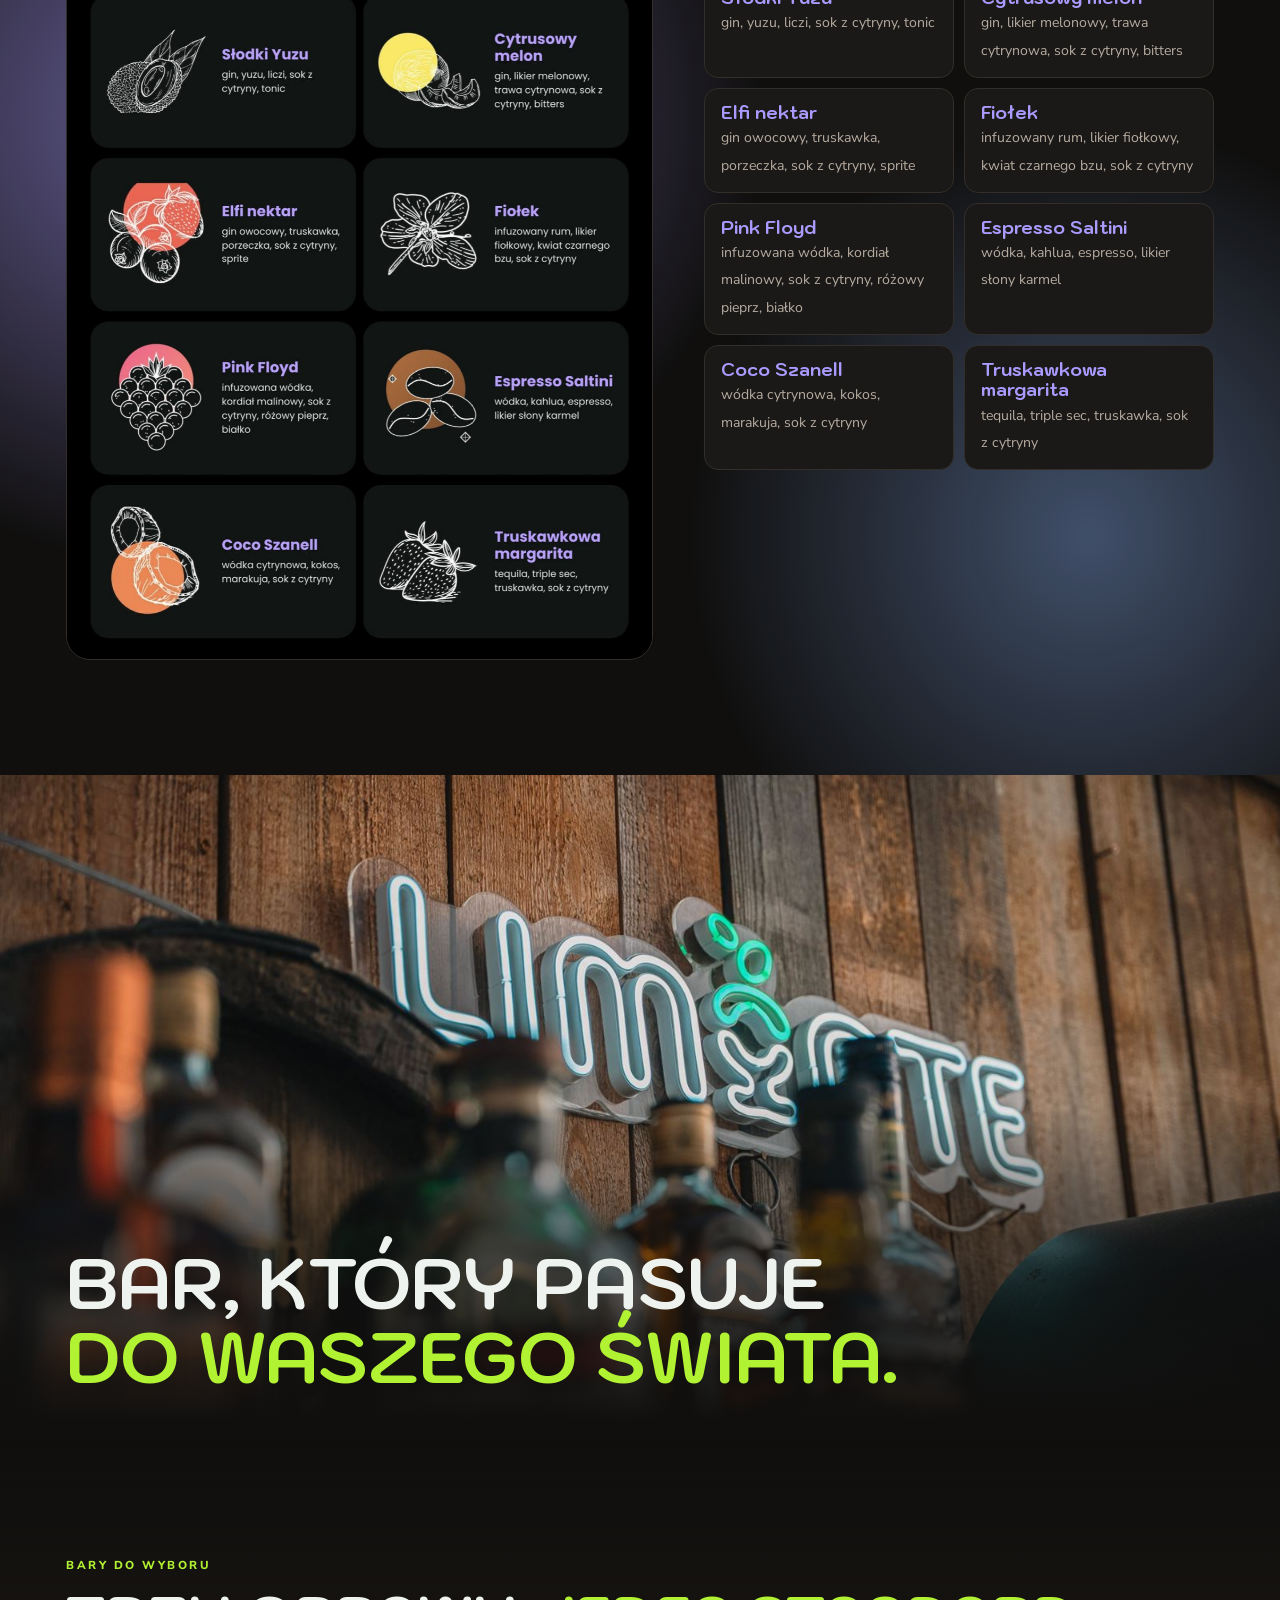
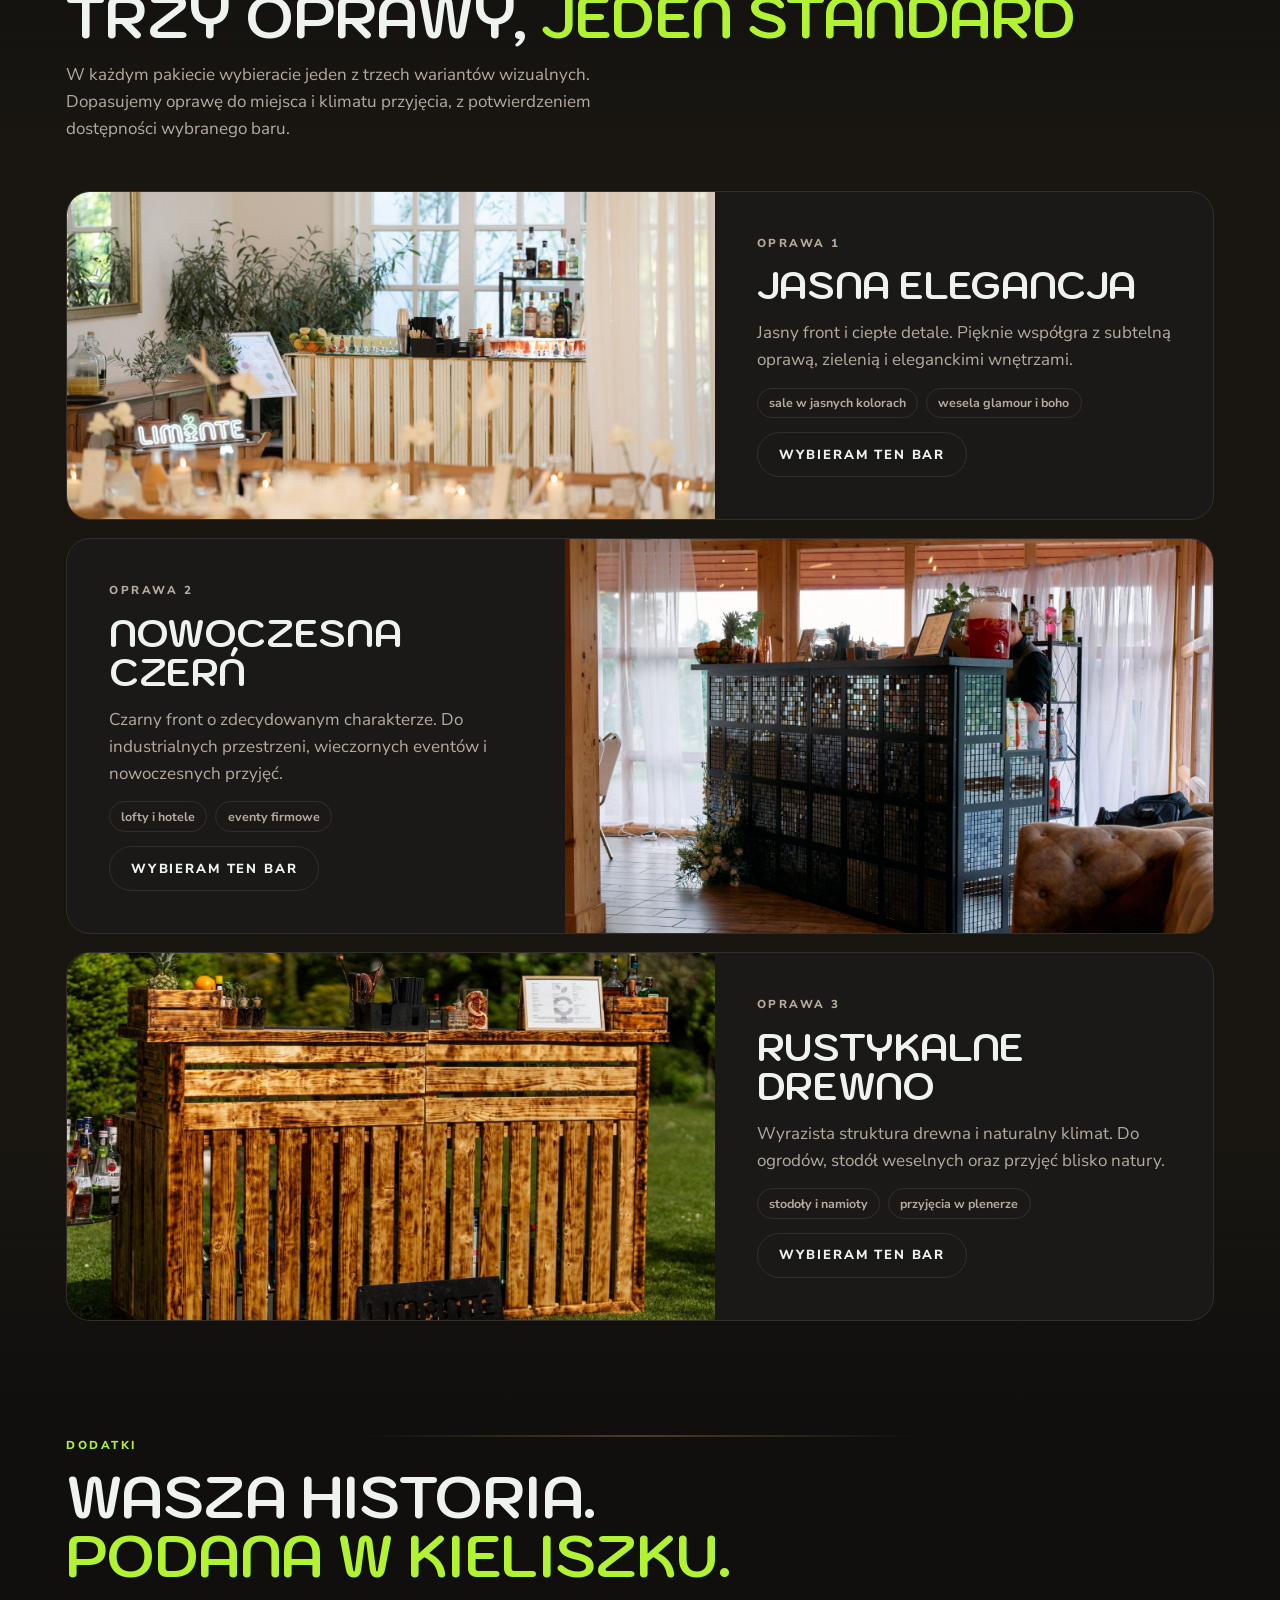
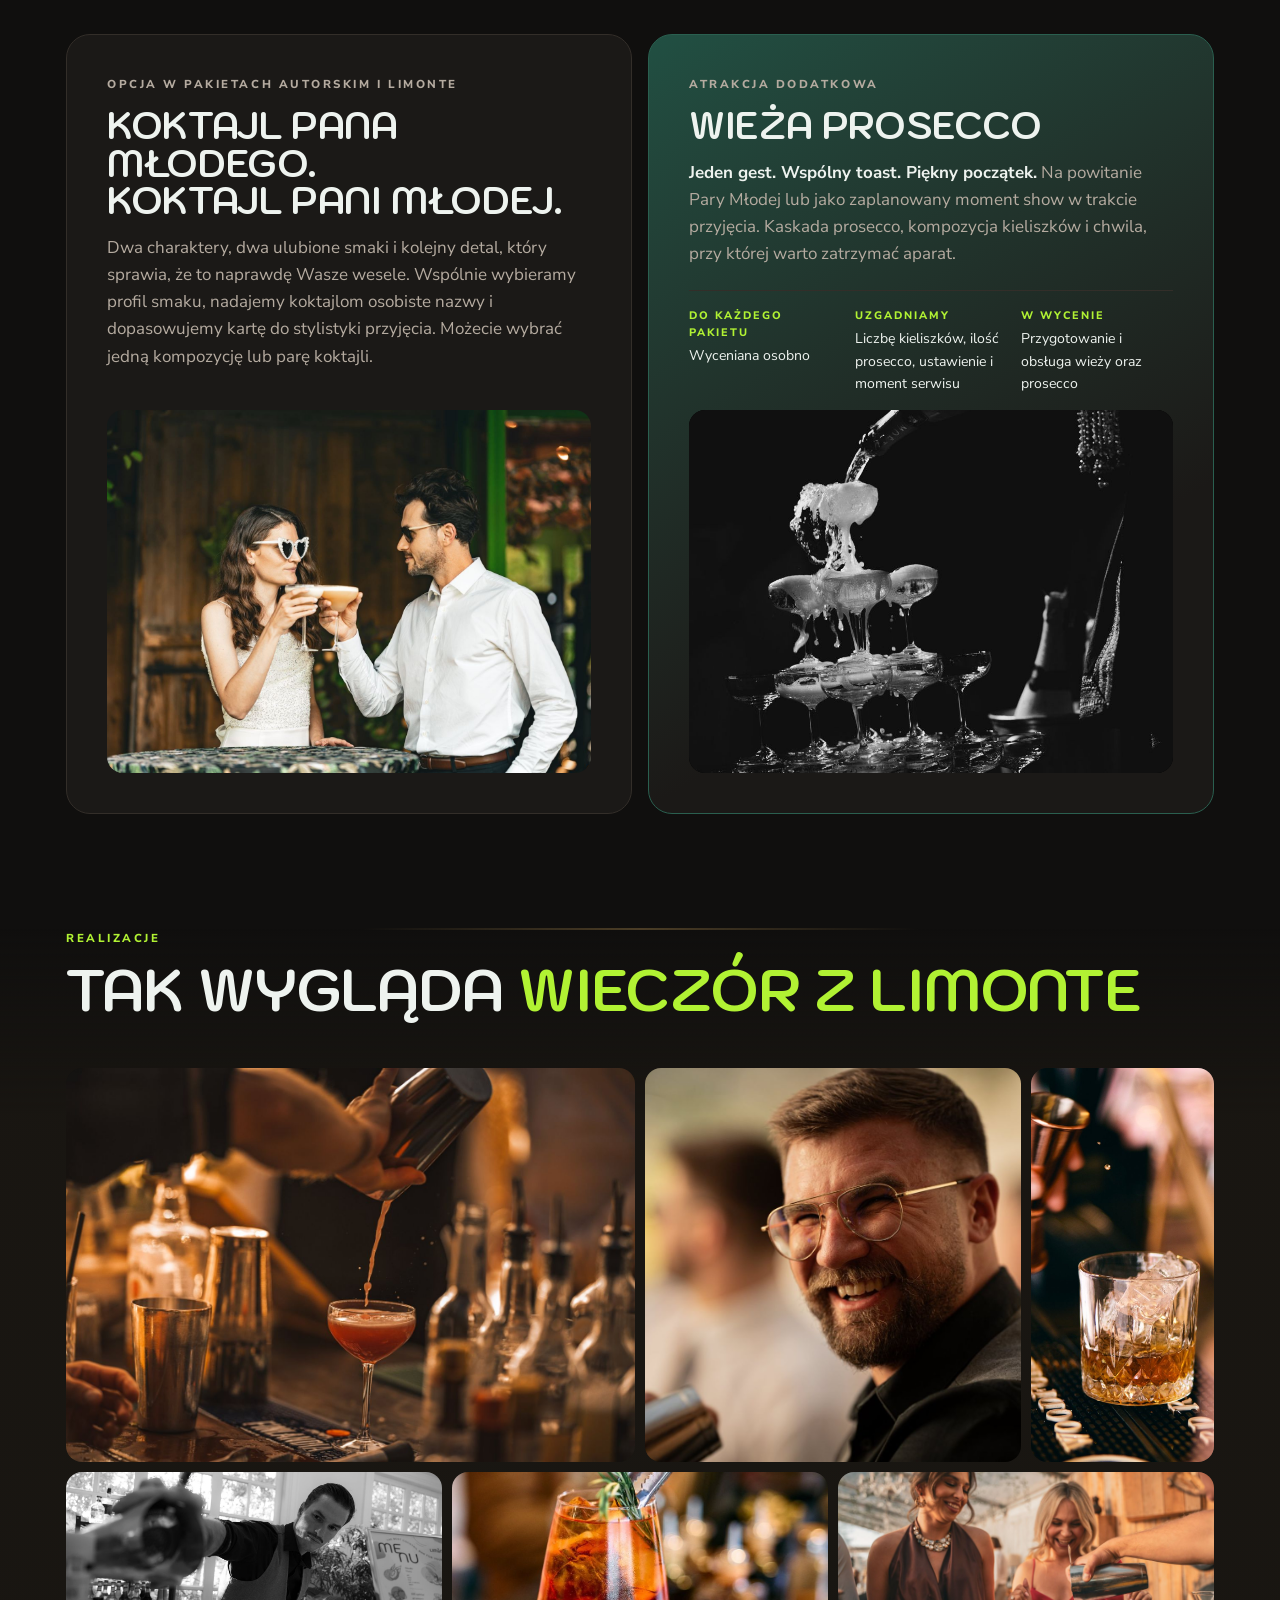
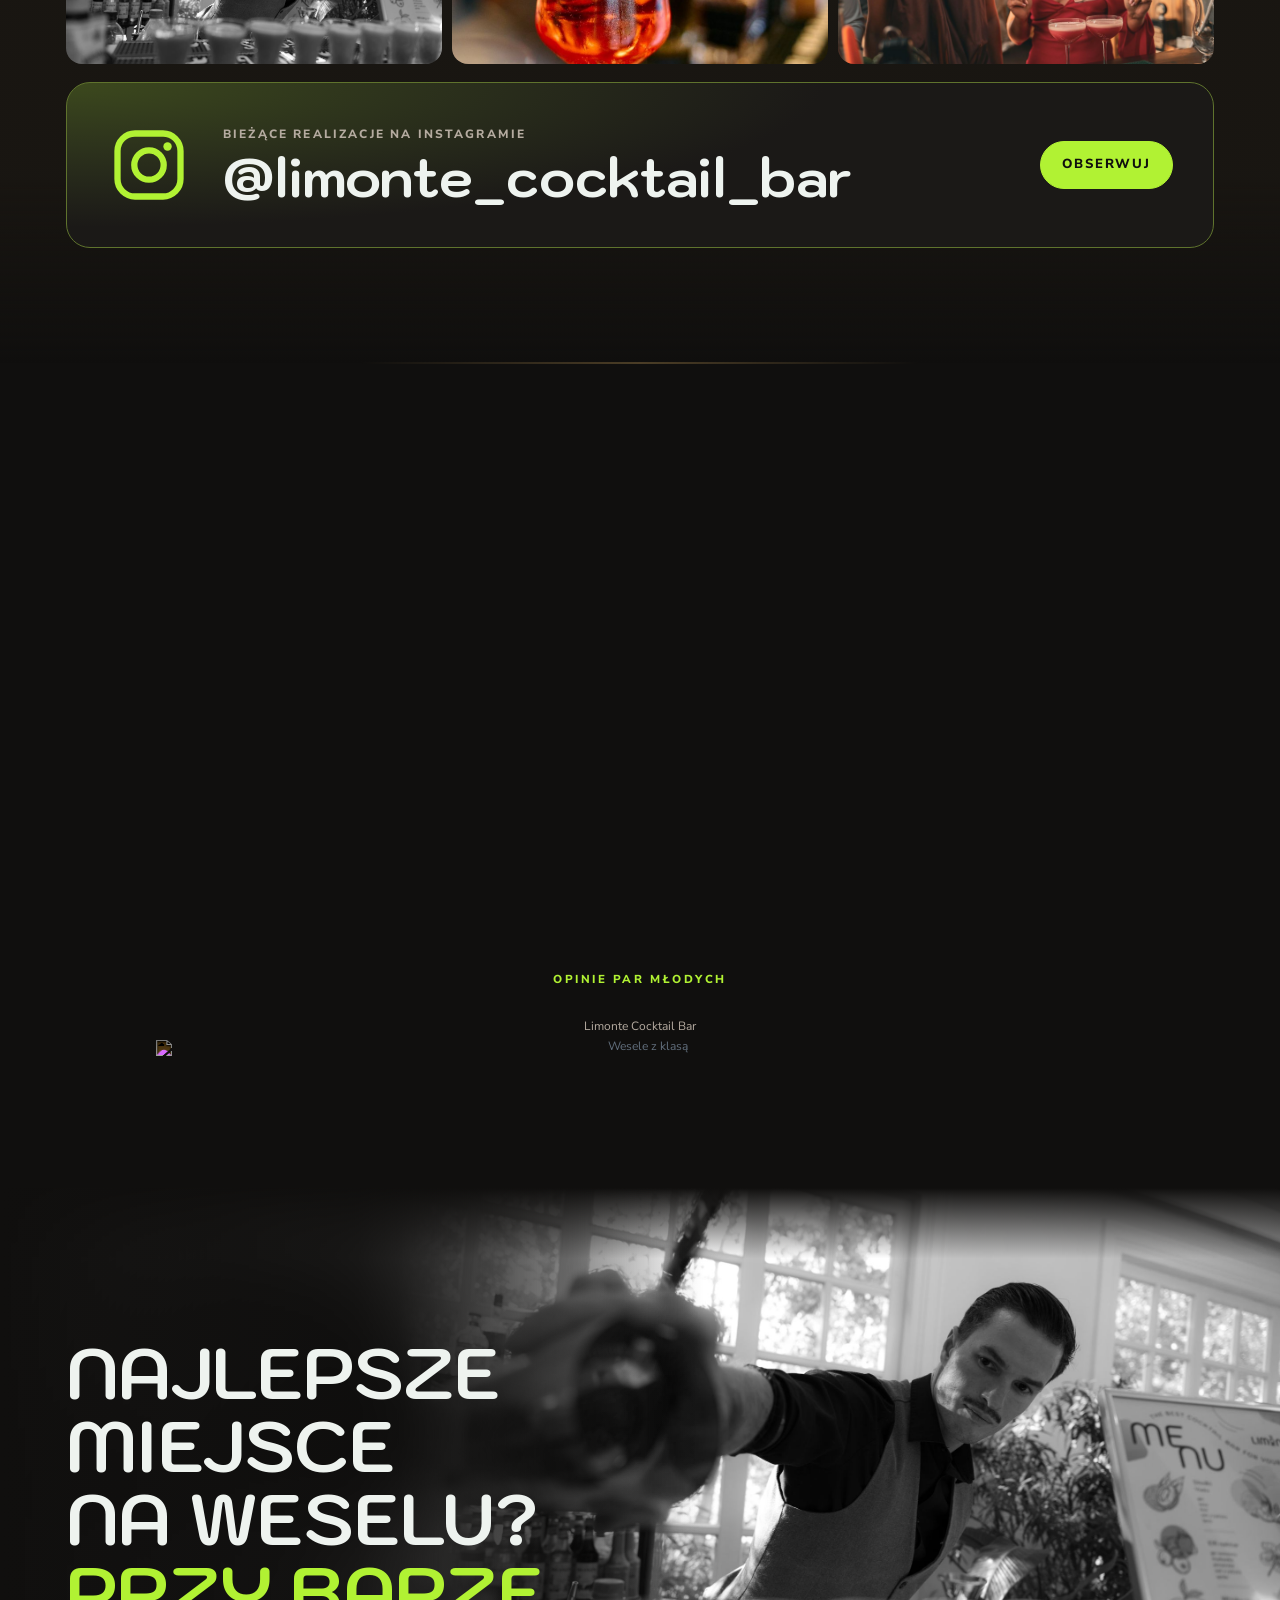
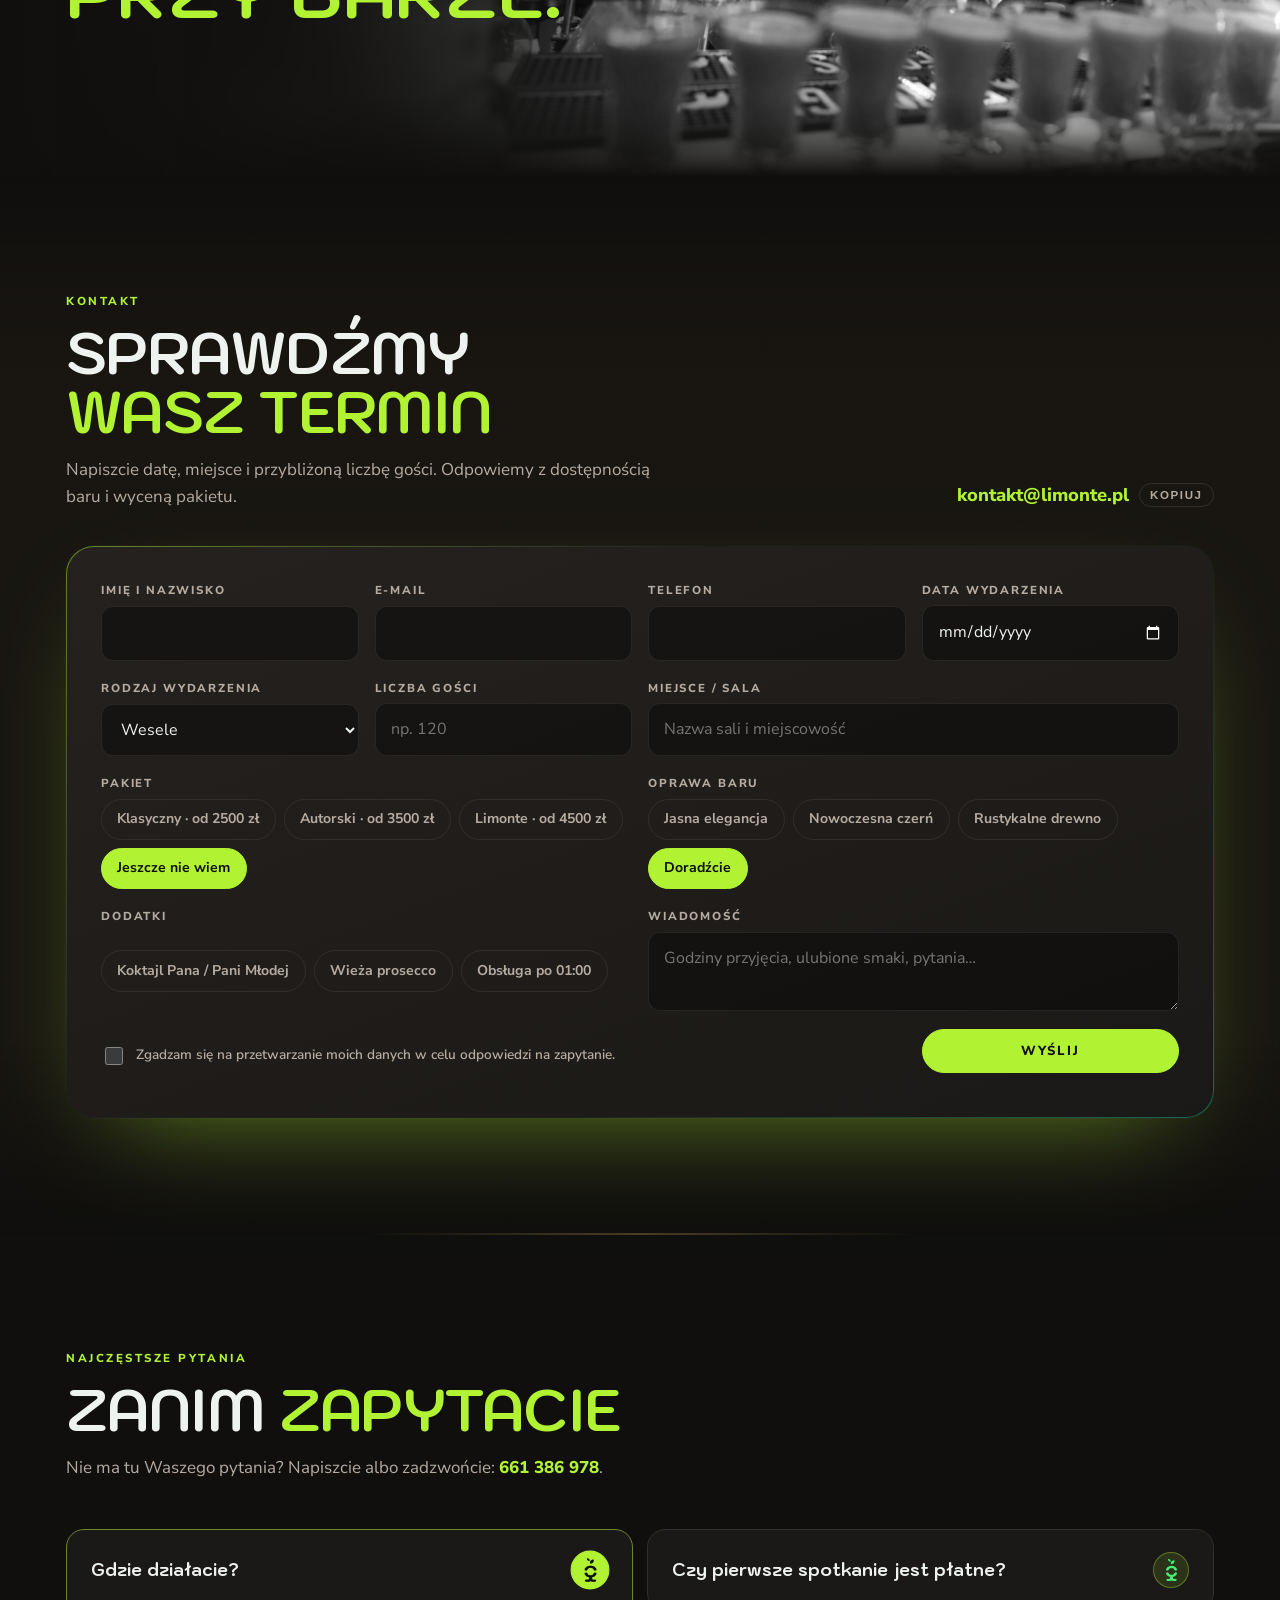
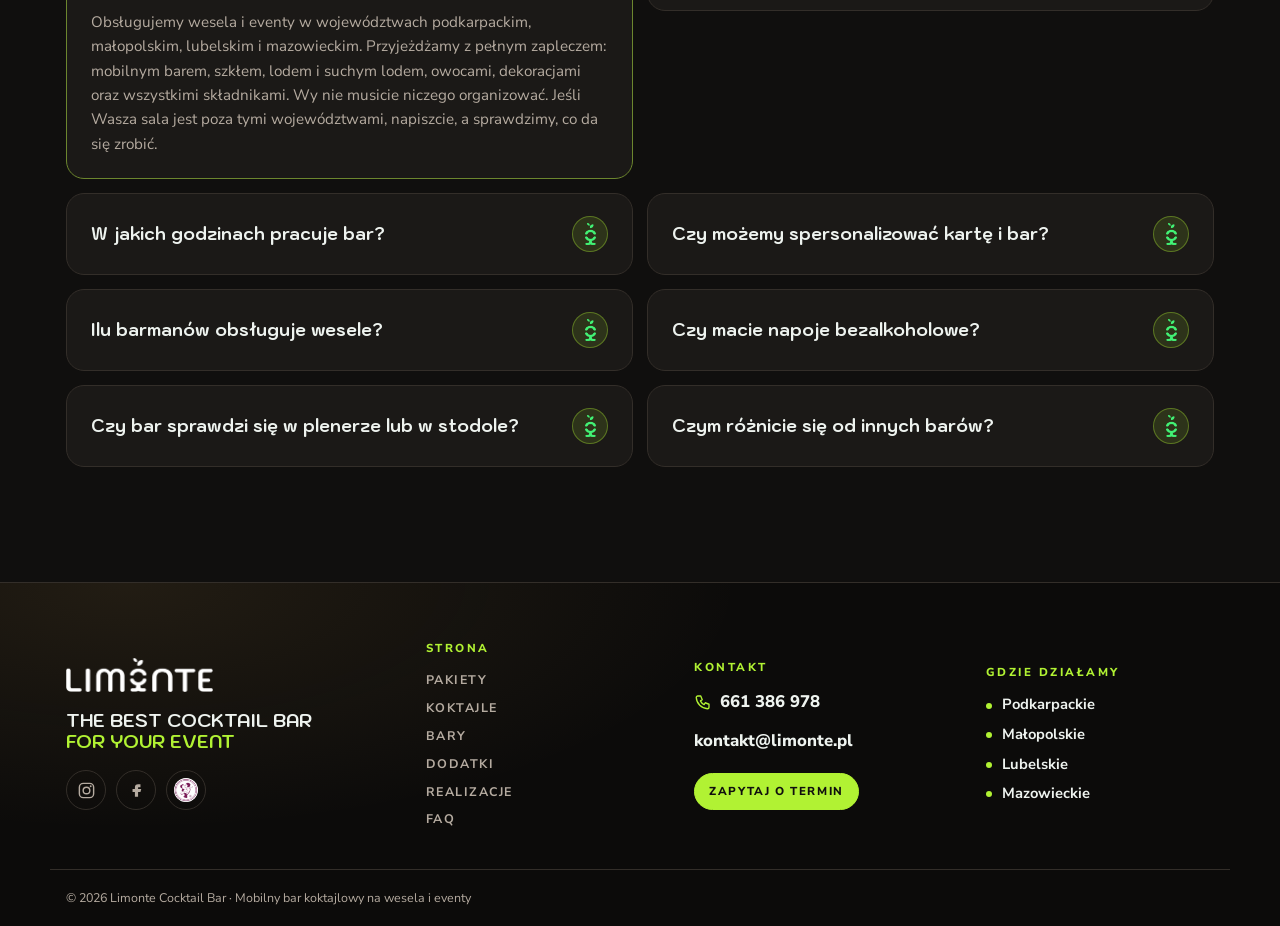
==== commit eee1b013: "Telefon: Instagram i Wesele z klasą w belce zamiast przycisku Co-Authored-By: Claude Opus 5.5 <norep" ====
--- a/index.html
+++ b/index.html
@@ -557,7 +557,9 @@
   .burger{display:grid;place-content:center;gap:5px;width:40px;height:40px;border-radius:50%;border:1px solid var(--line);cursor:pointer;flex:none}
   .burger span{display:block;width:18px;height:2px;border-radius:2px;background:var(--text)}
   .burger span:nth-child(2){width:12px;justify-self:end}
-  .top-cta .soc:not(.tel){display:none!important}
+  .top-cta .soc{display:inline-flex!important}
+  .top-cta>.btn{display:none}
+  .top-cta{gap:8px}
   .menu-t{display:block;position:fixed;opacity:0;pointer-events:none;width:1px;height:1px;top:0;left:0}
   .drawer-bg{display:block;position:fixed;inset:0;z-index:80;background:rgba(0,0,0,.55);backdrop-filter:blur(3px);-webkit-backdrop-filter:blur(3px);opacity:0;pointer-events:none;transition:opacity .3s}
   .drawer{display:flex;flex-direction:column;position:fixed;top:0;right:0;bottom:0;z-index:90;width:min(84vw,360px);background:linear-gradient(180deg,#1b1917,#100f0e);border-left:1px solid var(--line);box-shadow:-30px 0 80px -20px rgba(0,0,0,.8);transform:translateX(105%);transition:transform .38s cubic-bezier(.2,.7,.2,1);padding:calc(18px + env(safe-area-inset-top,0px)) max(22px,env(safe-area-inset-right,0px)) calc(24px + env(safe-area-inset-bottom,0px)) 24px;overflow-y:auto}
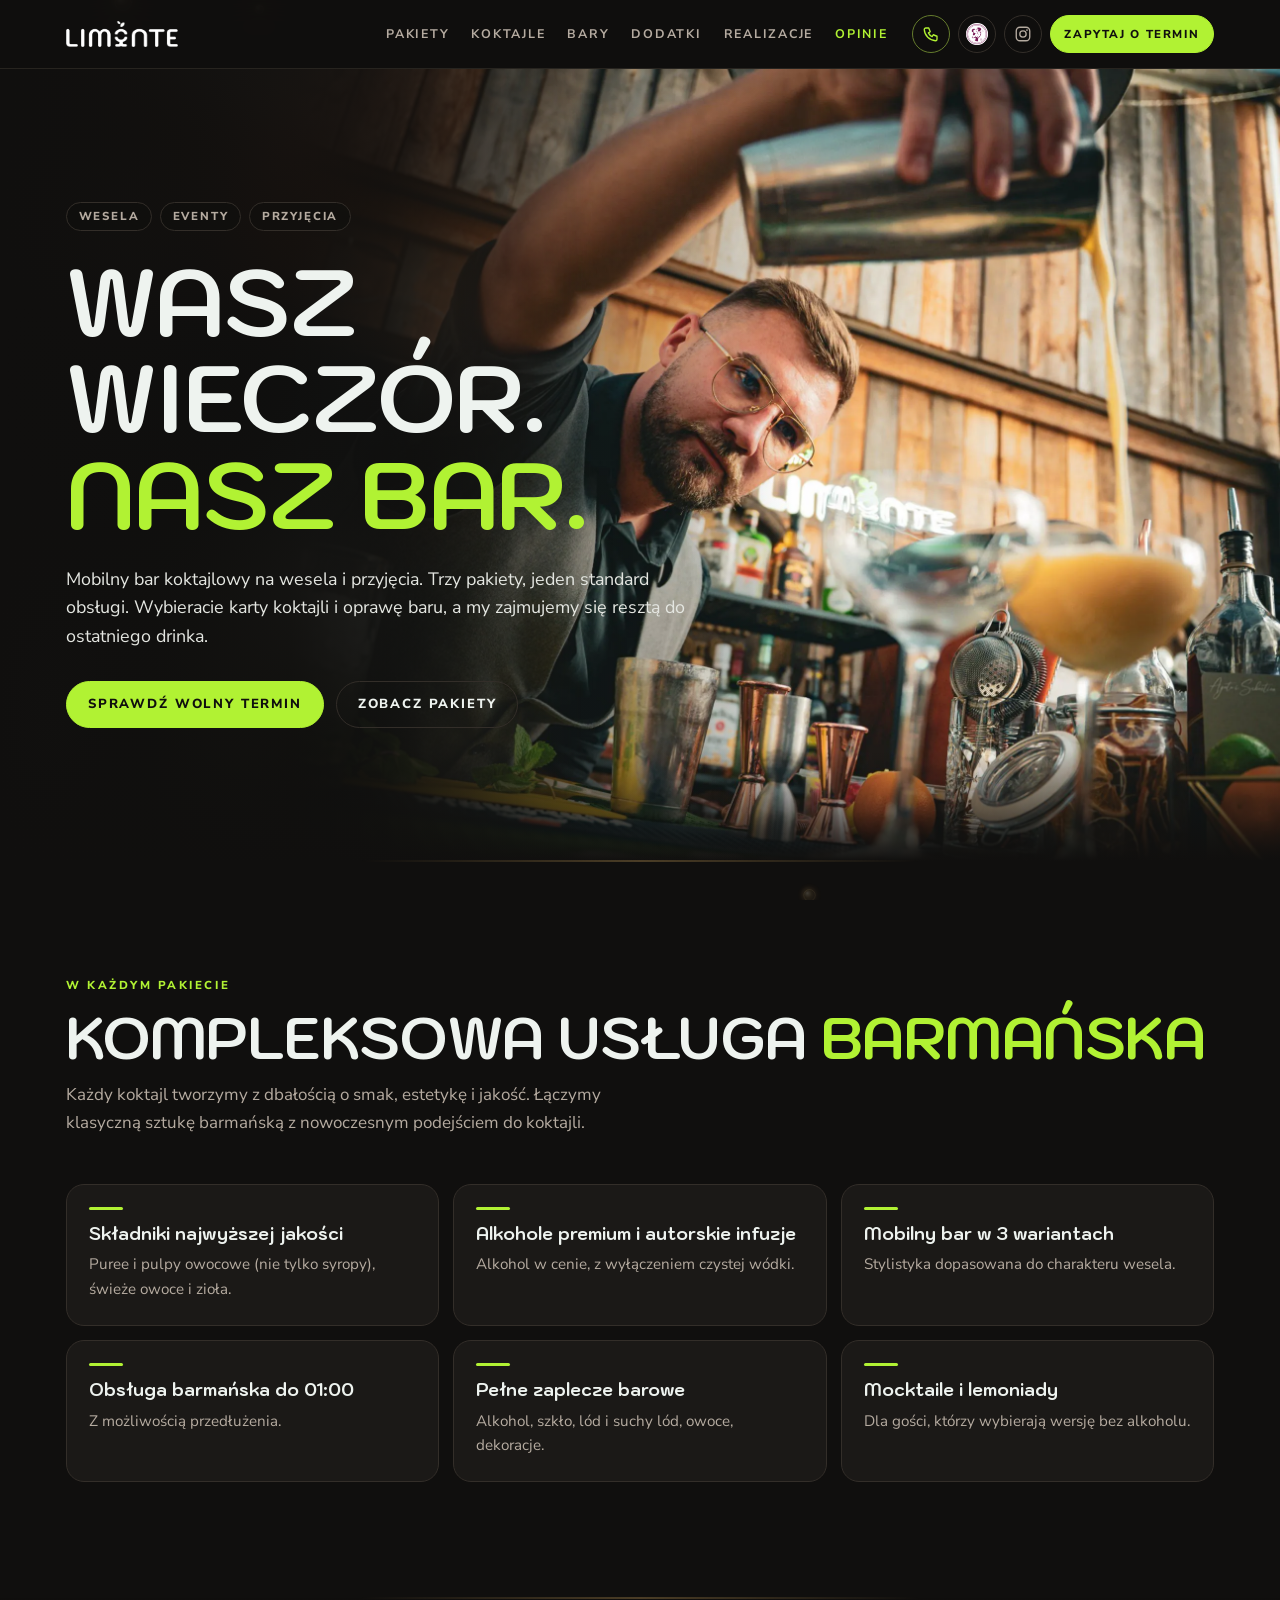
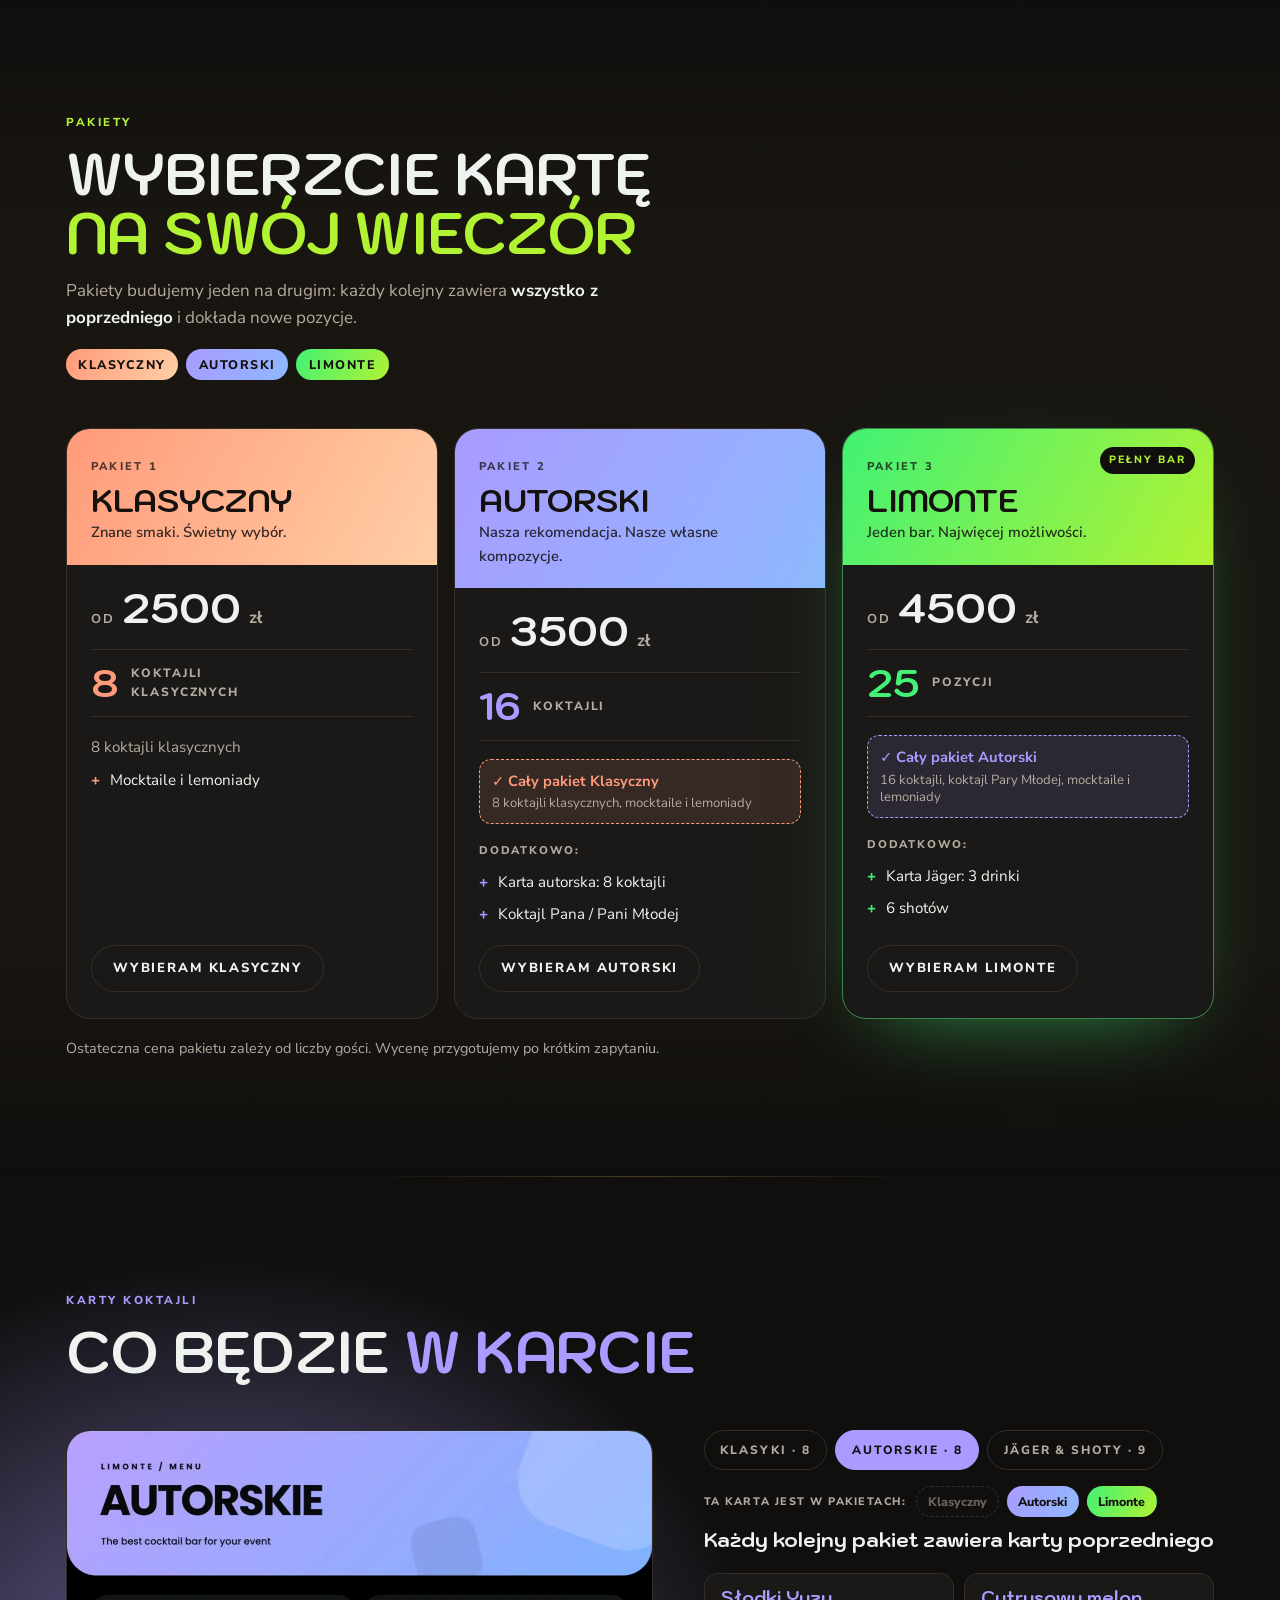
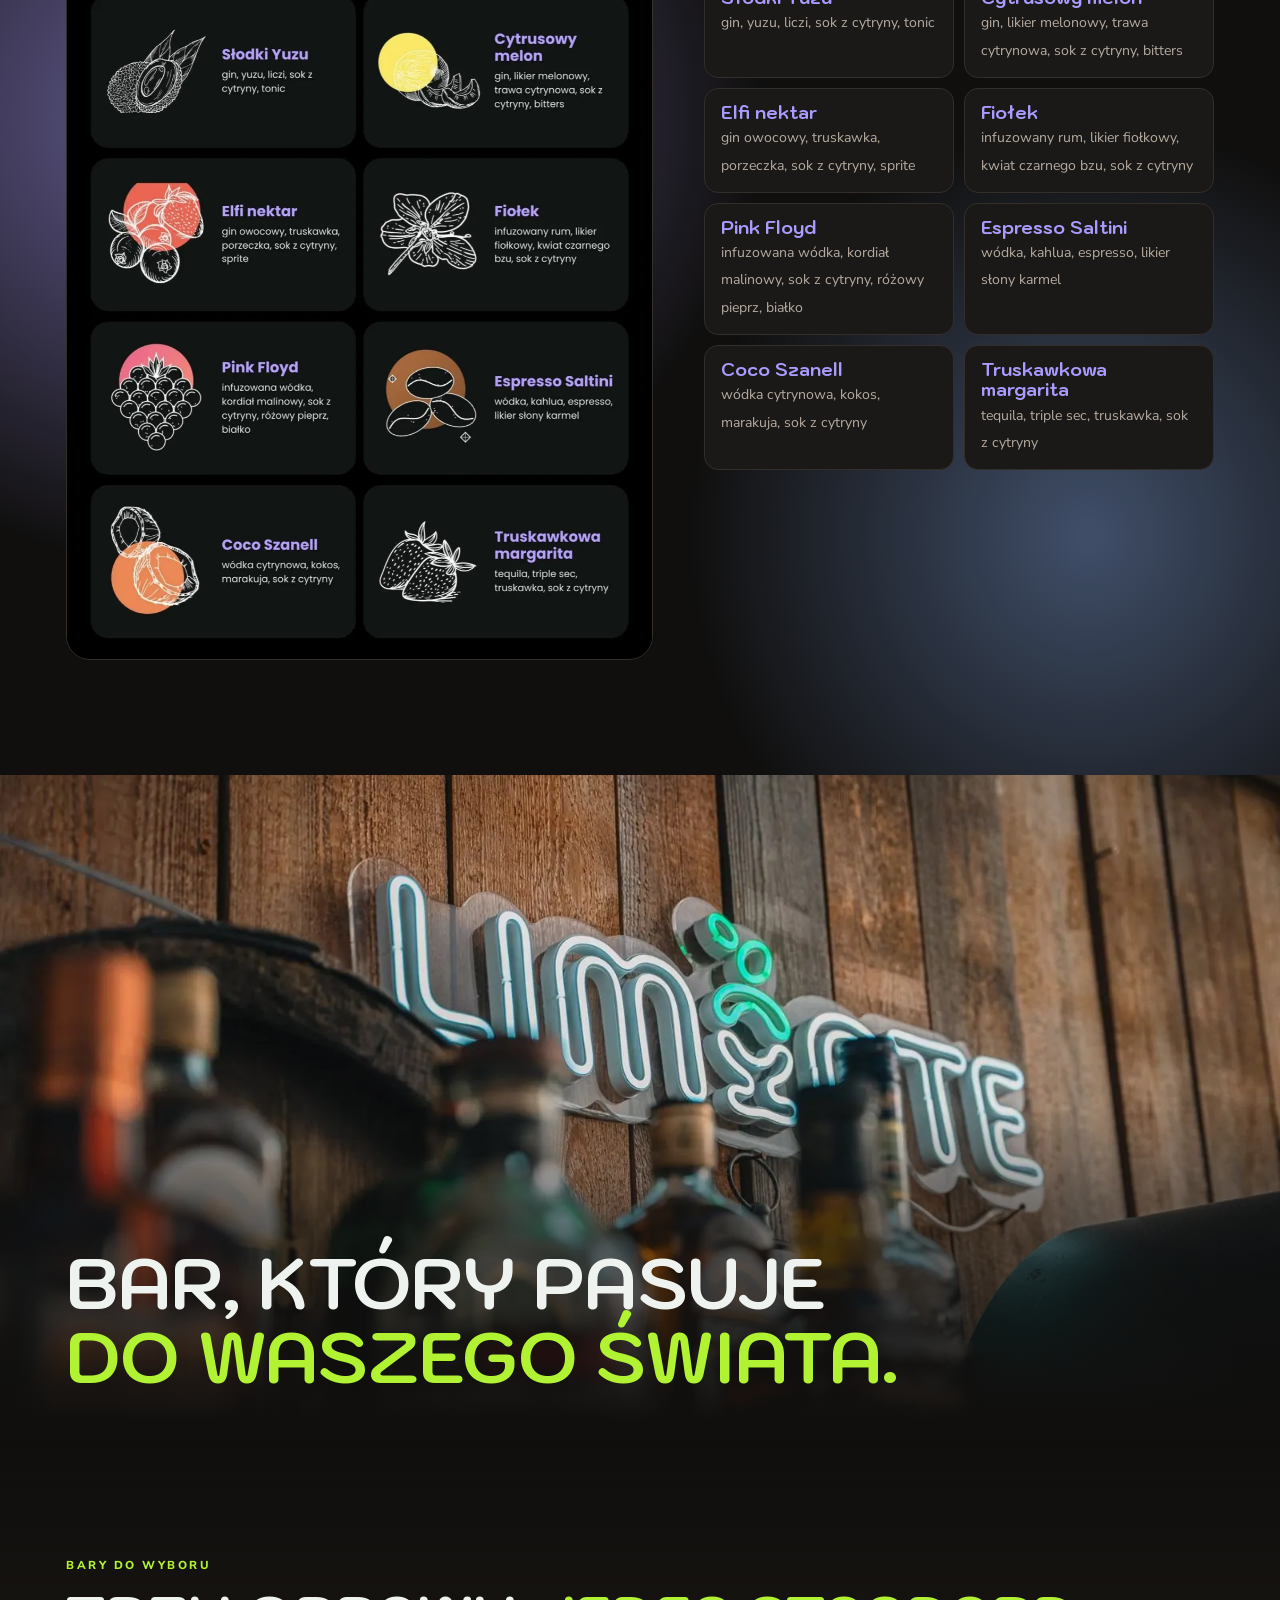
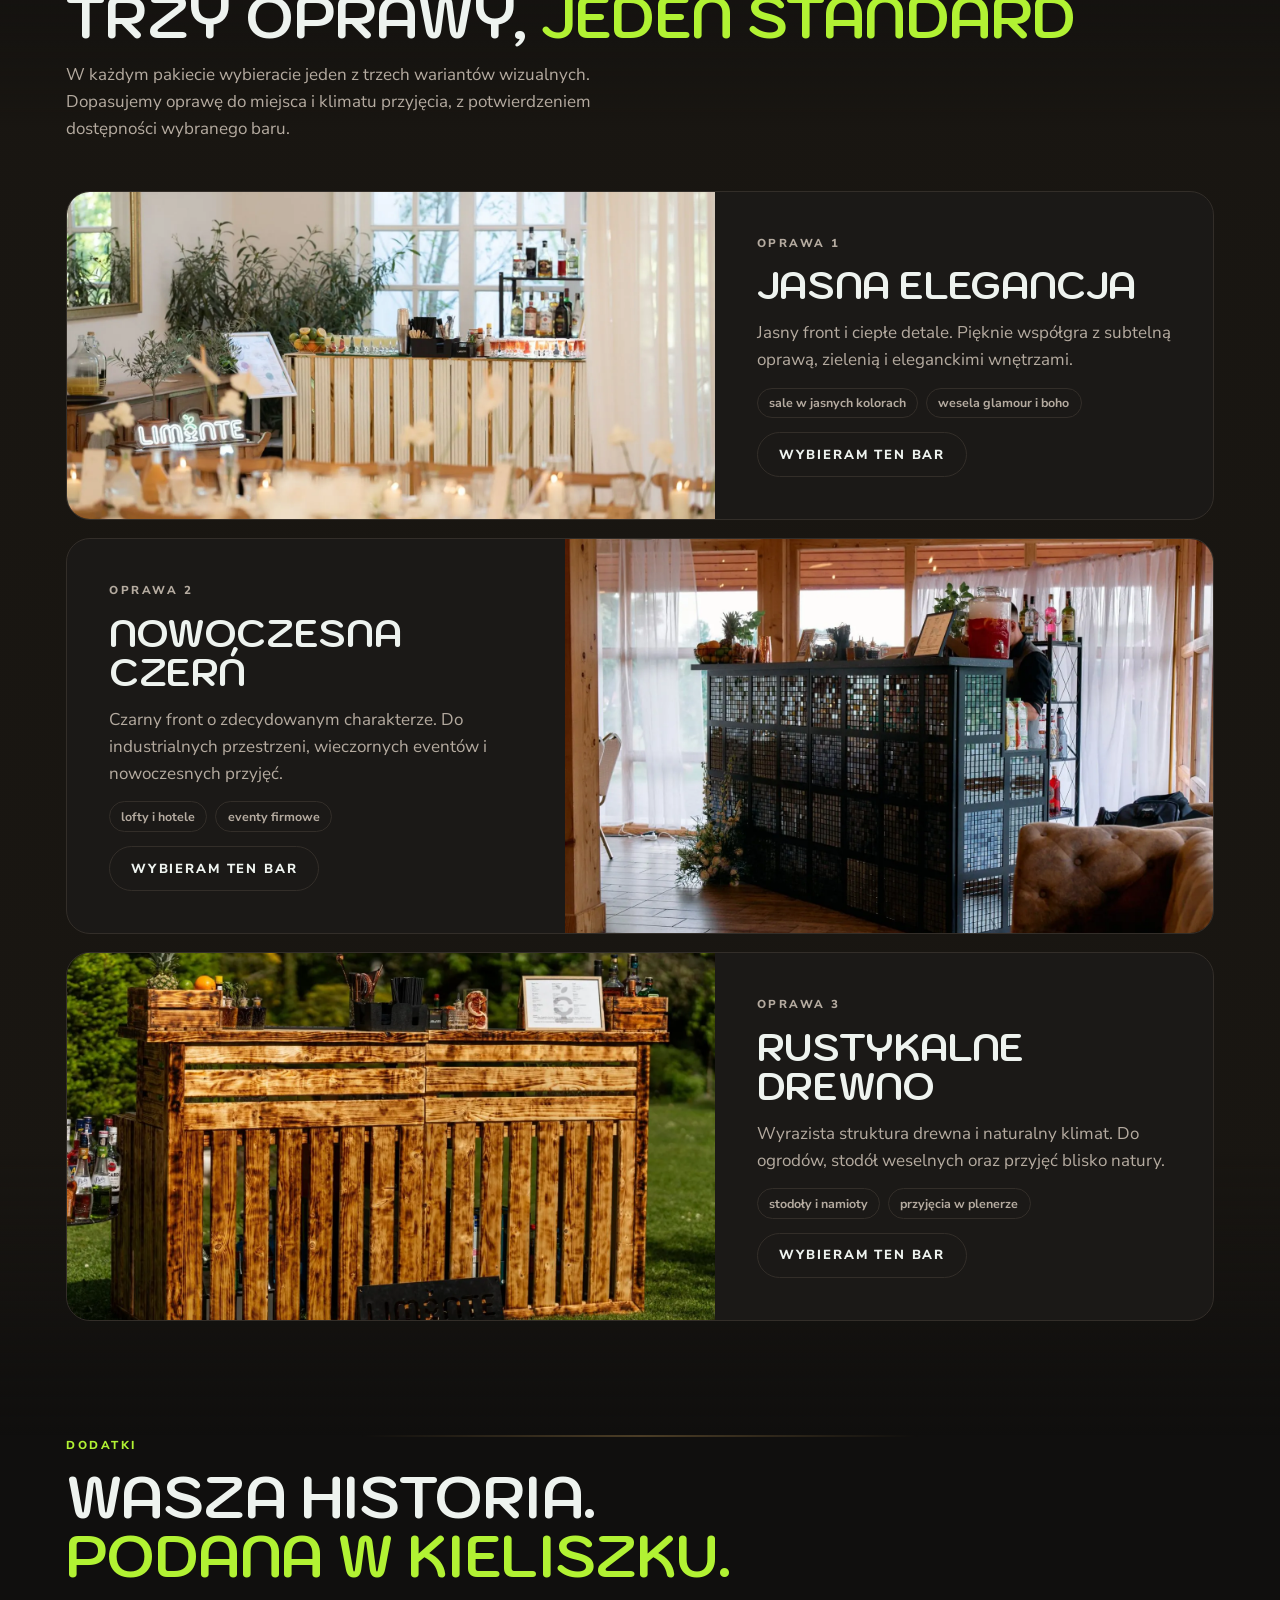
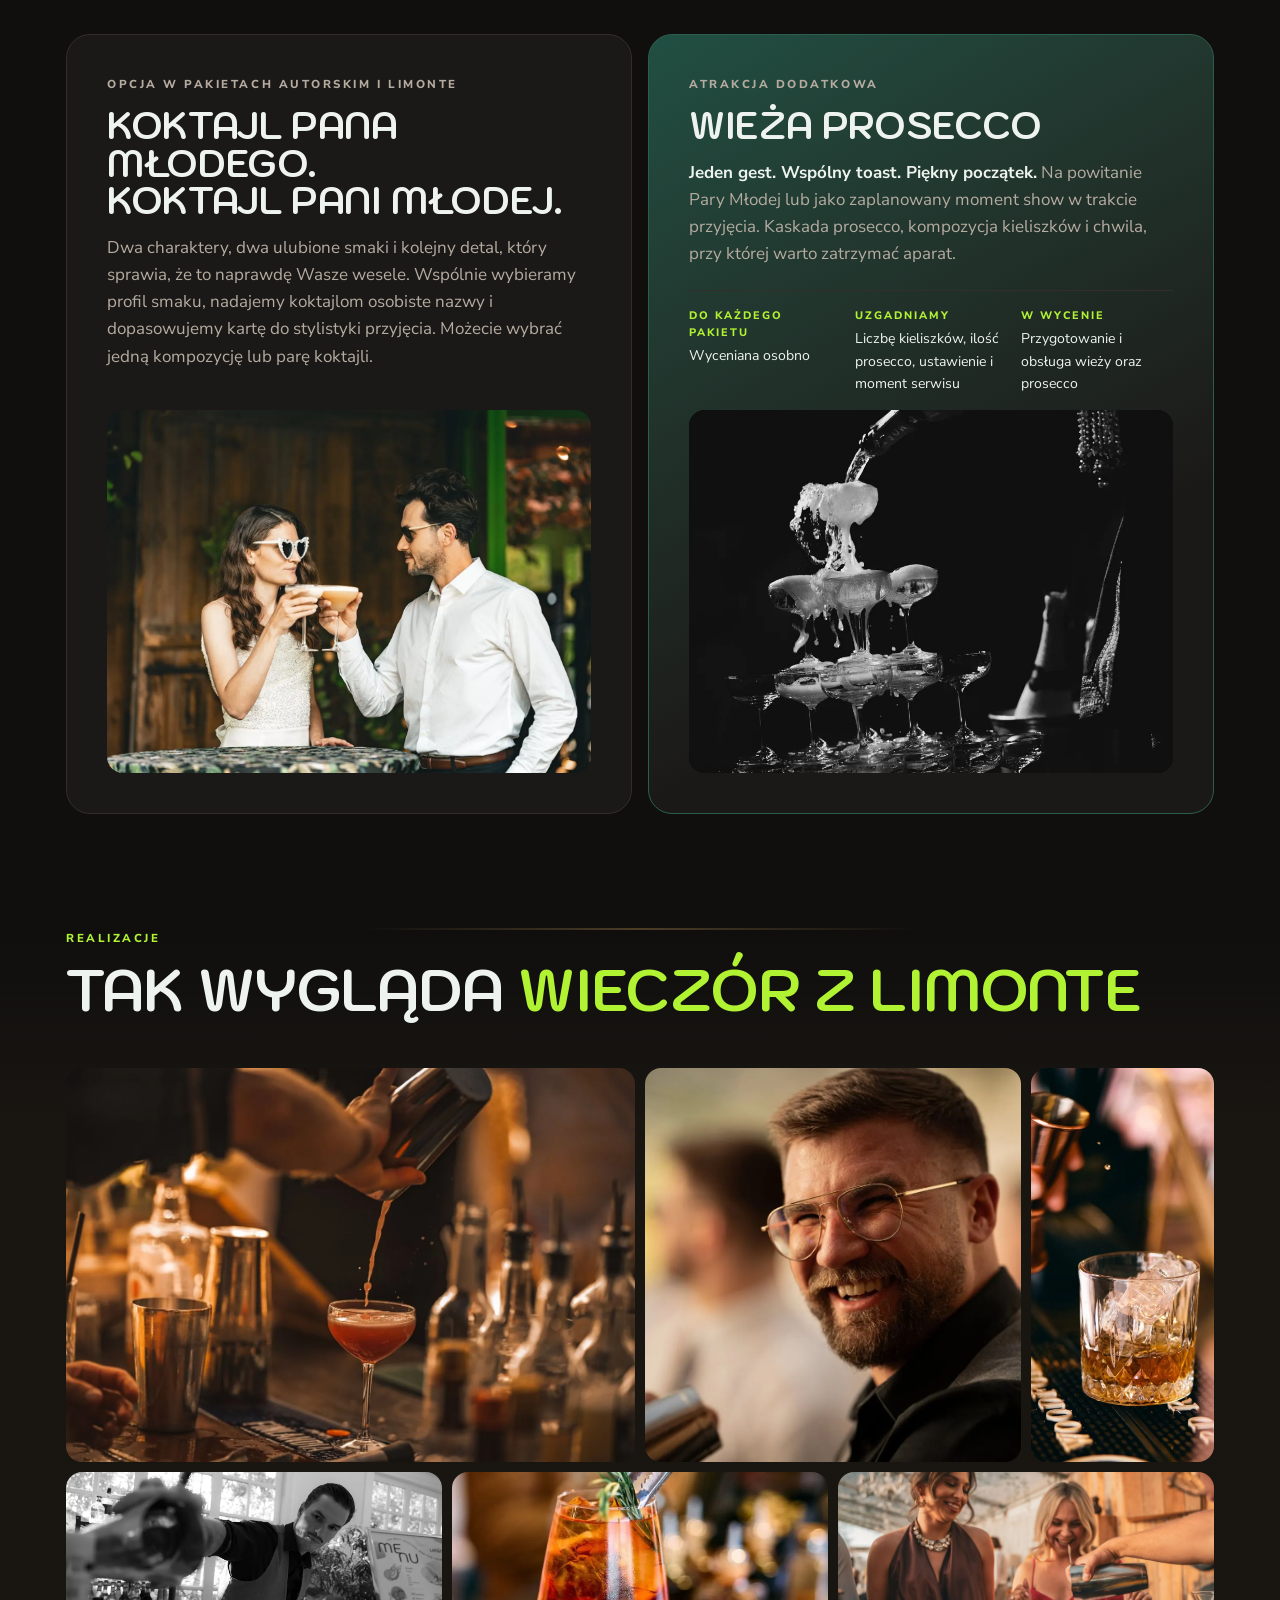
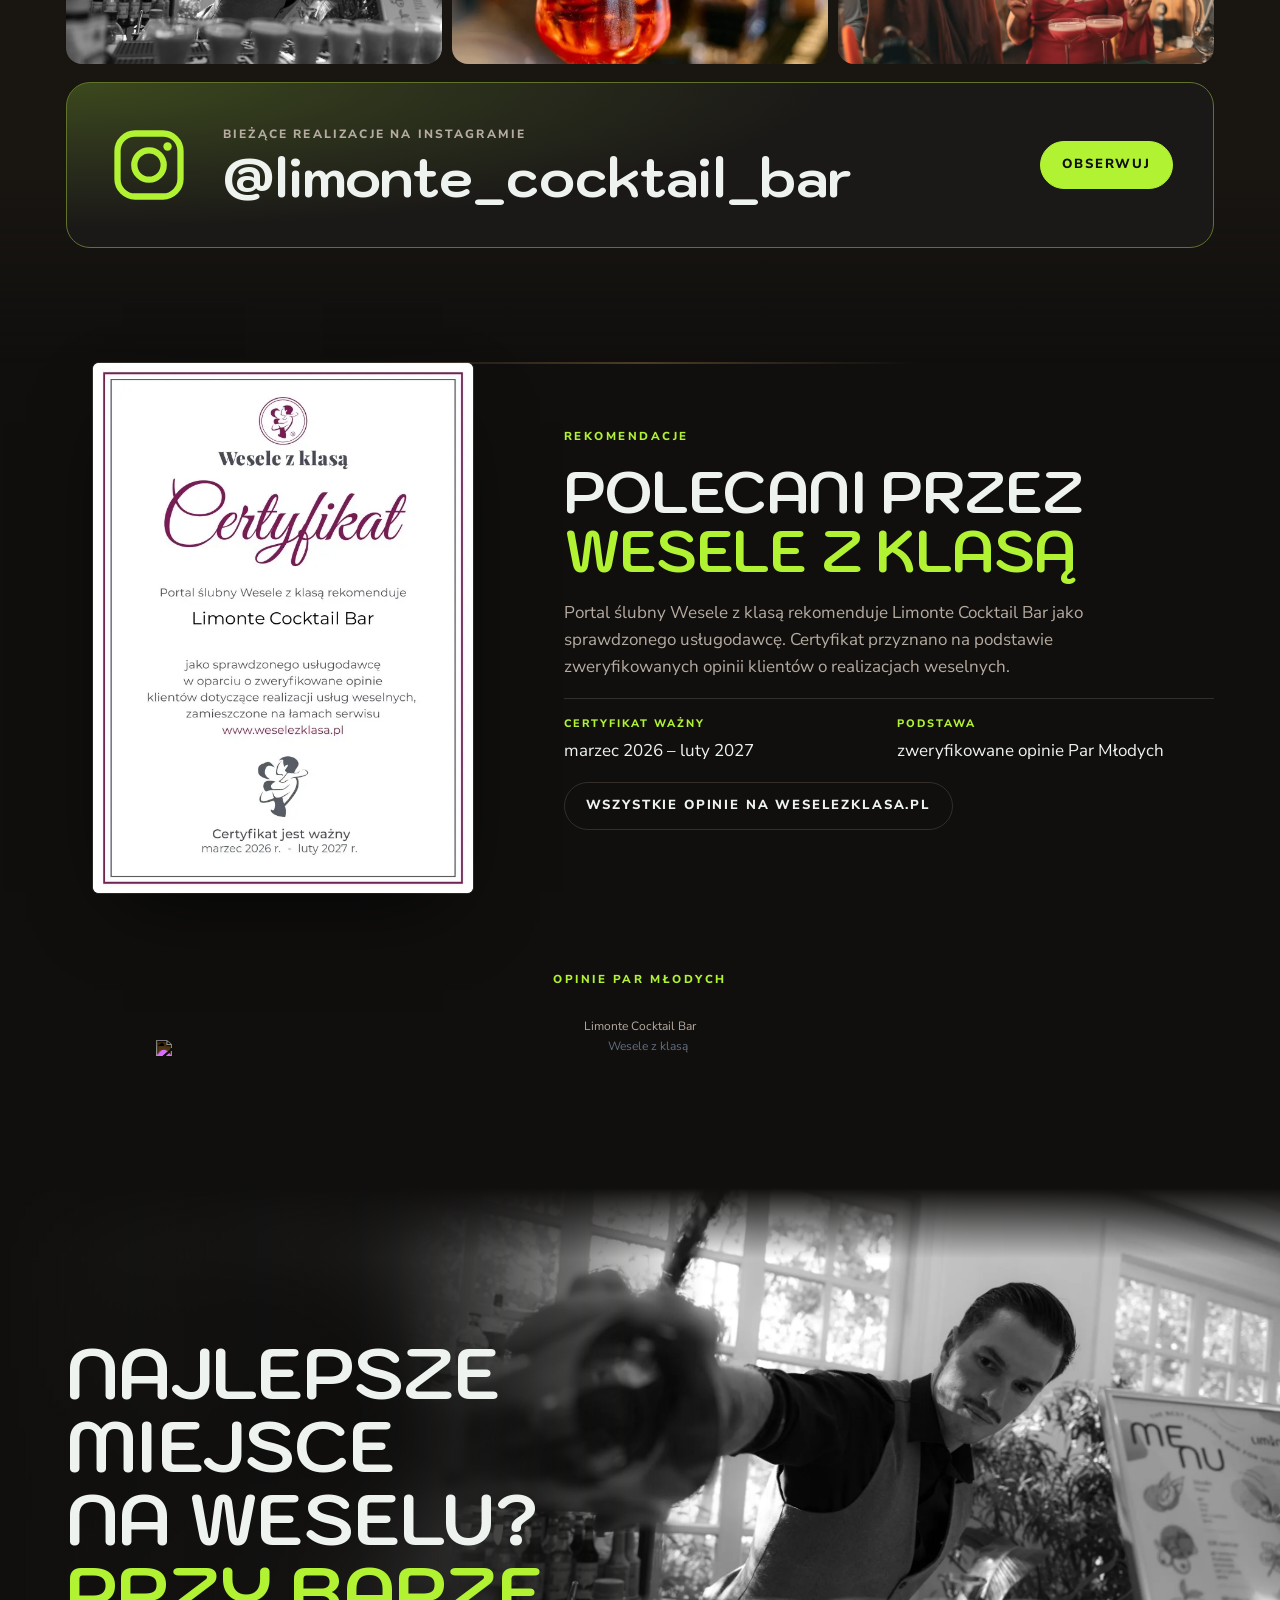
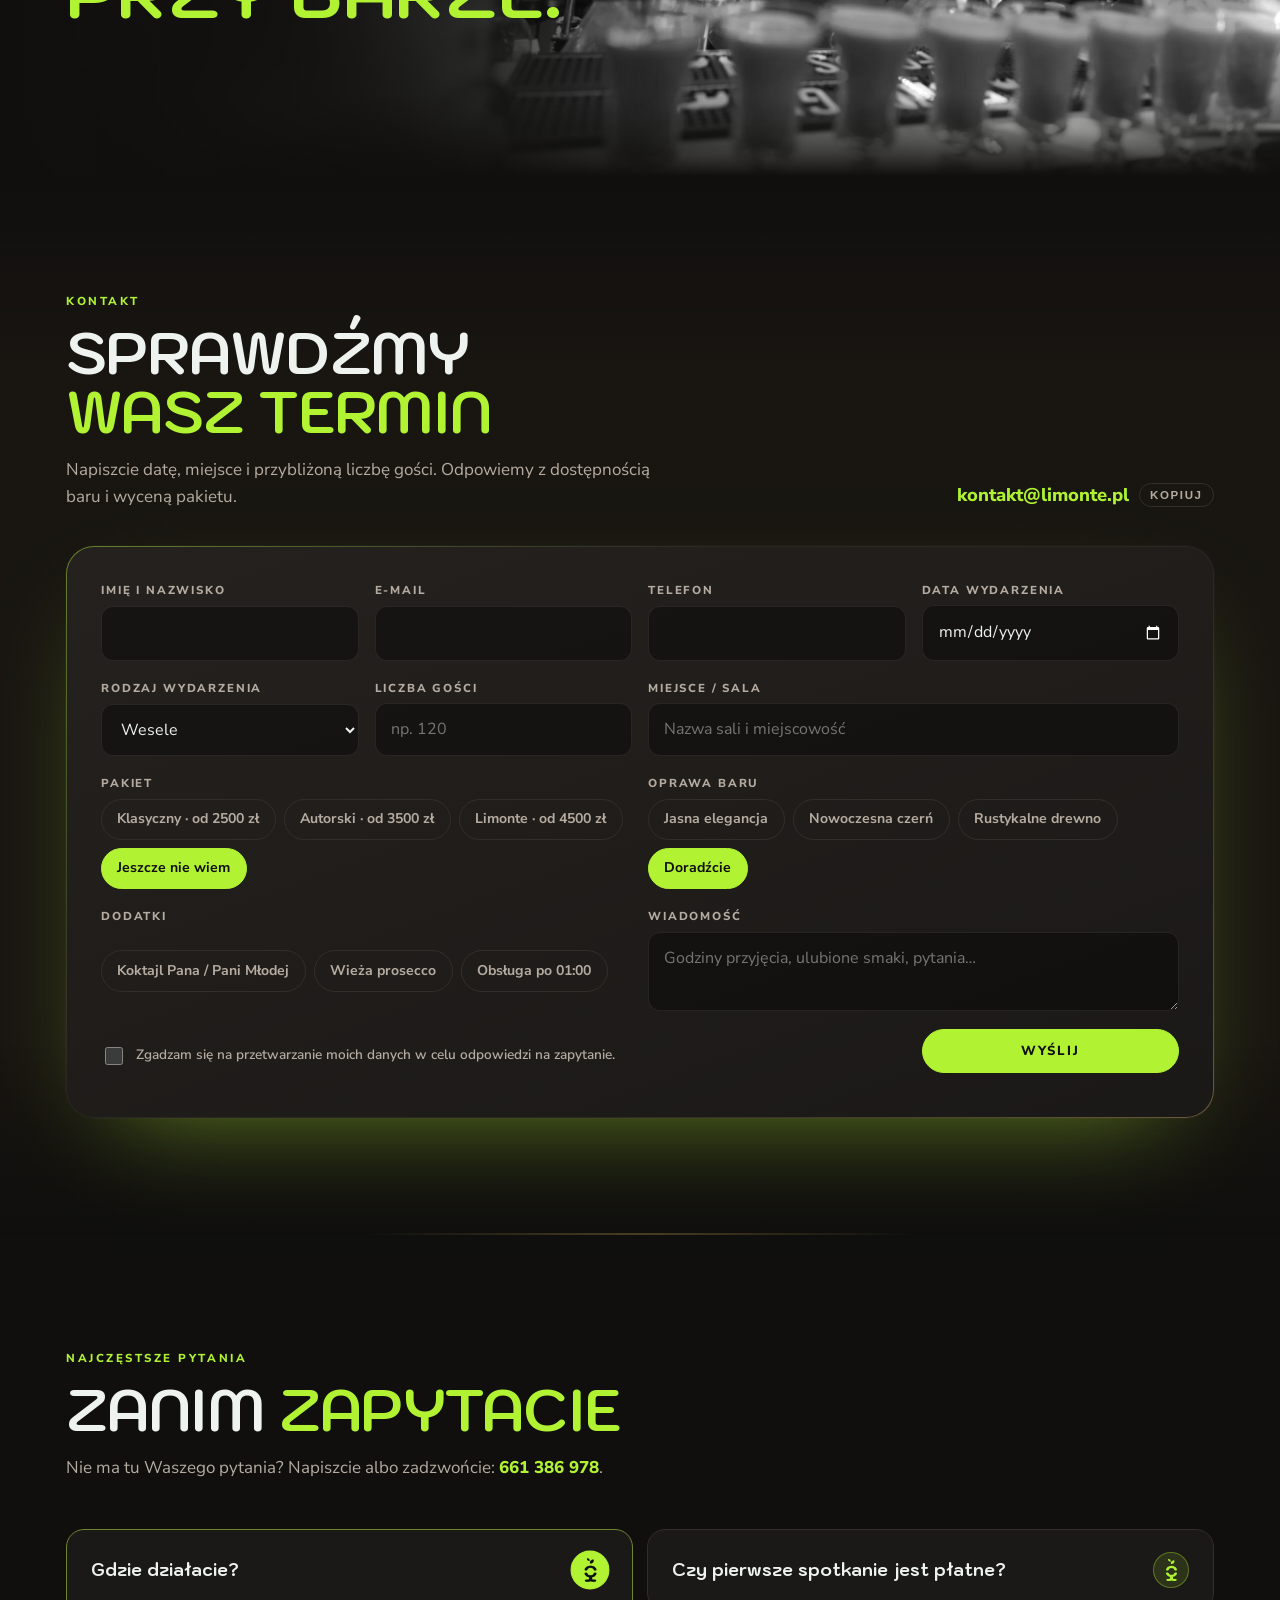
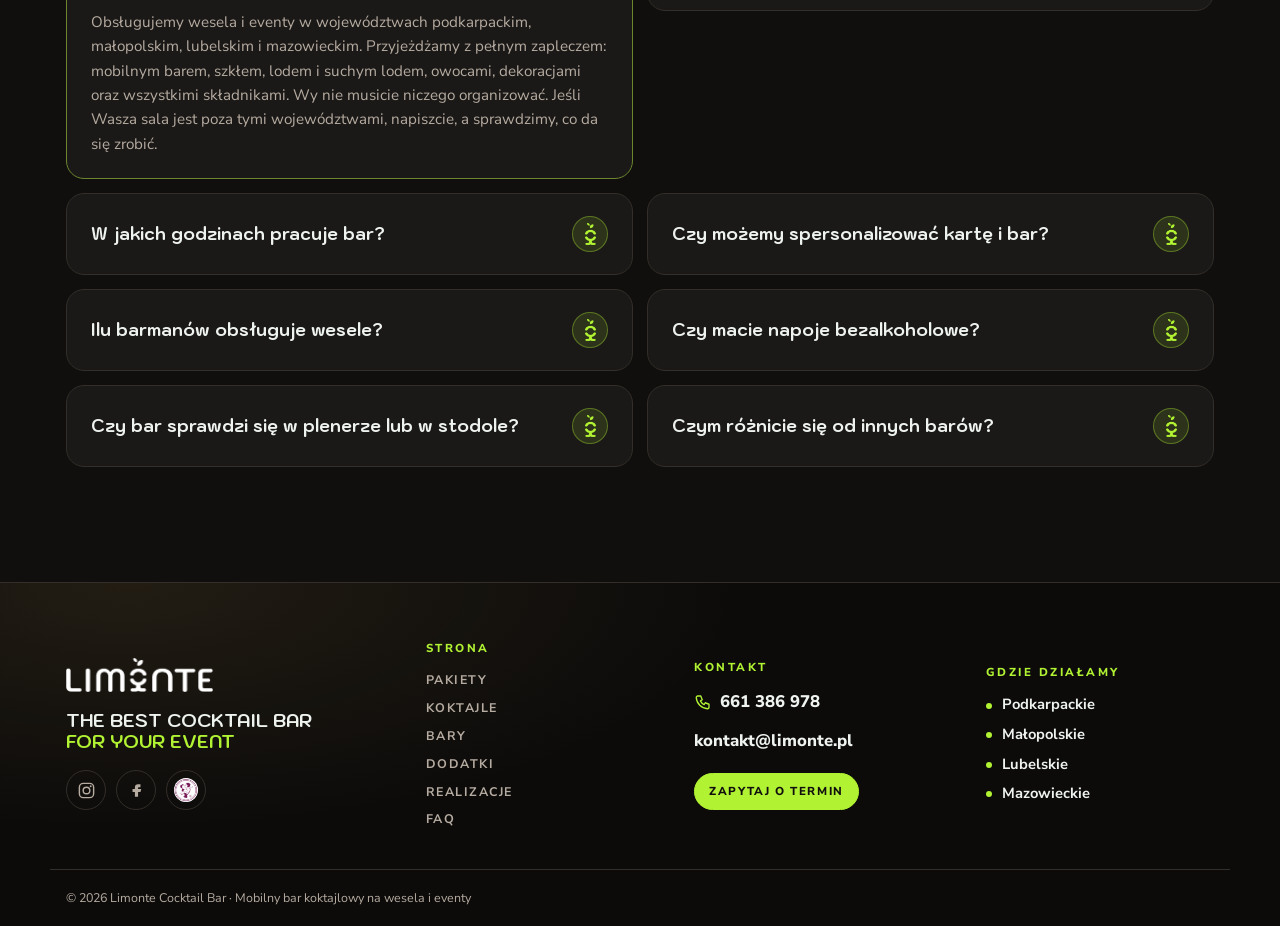
==== commit 3c509407: "Zdjęcia WebP, tytuł i opis pod Google, dane firmy (schema.org), spójne kolory akcentu Co-Authored-By" ====
--- a/index.html
+++ b/index.html
@@ -22,8 +22,11 @@
 <link rel="icon" href="favicon.ico" sizes="any">
 <link rel="icon" type="image/png" sizes="32x32" href="assets/favicon-32.png">
 <link rel="apple-touch-icon" href="assets/apple-touch-icon.png">
-<title>Limonte Cocktail Bar</title>
-<meta name="description" content="Limonte – mobilny bar koktajlowy na wesela, eventy i przyjęcia. Trzy pakiety, trzy oprawy baru, koktajl Pary Młodej i wieża prosecco.">
+<title>Limonte – mobilny bar koktajlowy na wesela | Podkarpackie, Małopolskie</title>
+<meta name="description" content="Mobilny bar koktajlowy na wesela i eventy w województwach podkarpackim, małopolskim, lubelskim i mazowieckim. Trzy pakiety od 2500 zł, autorskie koktajle, koktajl Pary Młodej i wieża prosecco. Sprawdźcie wolny termin.">
+<script type="application/ld+json">
+{"@context":"https://schema.org","@type":"LocalBusiness","@id":"https://limonte.pl/#firma","name":"Limonte Cocktail Bar","alternateName":"Limonte","description":"Mobilny bar koktajlowy na wesela, eventy i przyjęcia. Autorskie i klasyczne koktajle, mocktaile, koktajl Pary Młodej i wieża prosecco.","url":"https://limonte.pl/","image":"https://limonte.pl/assets/limonte-share-2026.jpg","logo":"https://limonte.pl/img/logo.png","telephone":"+48 661 386 978","email":"kontakt@limonte.pl","priceRange":"od 2500 zł","currenciesAccepted":"PLN","areaServed":[{"@type":"AdministrativeArea","name":"województwo podkarpackie"},{"@type":"AdministrativeArea","name":"województwo małopolskie"},{"@type":"AdministrativeArea","name":"województwo lubelskie"},{"@type":"AdministrativeArea","name":"województwo mazowieckie"}],"sameAs":["https://www.instagram.com/limonte_cocktail_bar/","https://www.facebook.com/profile.php?id=61572434859059","https://www.weselezklasa.pl/ogloszenia-weselne/limonte-cocktail-bar,59802/"],"makesOffer":[{"@type":"Offer","name":"Pakiet Klasyczny","price":"2500","priceCurrency":"PLN","description":"8 koktajli klasycznych, mocktaile i lemoniady"},{"@type":"Offer","name":"Pakiet Autorski","price":"3500","priceCurrency":"PLN","description":"16 koktajli, karta autorska, koktajl Pary Młodej"},{"@type":"Offer","name":"Pakiet Limonte","price":"4500","priceCurrency":"PLN","description":"25 pozycji, karta Jäger i 6 shotów"}]}
+</script>
 <style>
 @font-face{font-family:"Kodchasan";src:url([data-uri]) format("woff");font-weight:500 800;font-style:normal;font-display:swap}
 @font-face{font-family:"Nunito Sans";src:url([data-uri]) format("woff");font-weight:400 800;font-style:normal;font-display:swap}
@@ -107,7 +110,7 @@
 @keyframes heroSwap{0%{opacity:0}8%{opacity:1}50%{opacity:1}58%{opacity:0}100%{opacity:0}}
 @media (prefers-reduced-motion:reduce){.hb .hs2{animation:none;opacity:0}}
 @media (min-width:761px){
-  .hero-bg::before{content:"";position:absolute;inset:-60px;background:url(img/hero.jpg) 70% 40%/cover;filter:blur(40px) brightness(.4) saturate(1.1)}
+  .hero-bg::before{content:"";position:absolute;inset:-60px;background:url(img/hero.webp) 70% 40%/cover;filter:blur(40px) brightness(.4) saturate(1.1)}
   .hb{width:min(125cqh,100cqw);left:auto;right:0;top:calc((100cqh - min(125cqh,100cqw)) * .35);-webkit-mask-image:linear-gradient(90deg,transparent 0,#000 30%);mask-image:linear-gradient(90deg,transparent 0,#000 30%)}
 }
 .hero::before{content:"";position:absolute;inset:0;z-index:-1;pointer-events:none;background:linear-gradient(90deg,var(--ink) 0%,color-mix(in srgb,var(--ink) 80%,transparent) 30%,color-mix(in srgb,var(--ink) 20%,transparent) 50%,transparent 62%),linear-gradient(0deg,var(--ink) 0%,transparent 14%)}
@@ -463,12 +466,12 @@
 /* design v2: glass panels with gradient edge */
 .faq-list details,form{
   background:linear-gradient(160deg,var(--panel-2),var(--panel)) padding-box,
-             linear-gradient(140deg,color-mix(in srgb,var(--accent) 50%,#1b221e),#1b221e 35%,#1b221e 65%,color-mix(in srgb,var(--mint) 35%,#1b221e)) border-box!important;
+             linear-gradient(140deg,color-mix(in srgb,var(--accent) 45%,#2a2622),#2a2622 35%,#2a2622 65%,color-mix(in srgb,#e8b866 35%,#2a2622)) border-box!important;
   border:1px solid transparent!important;
   backdrop-filter:blur(10px);-webkit-backdrop-filter:blur(10px);
   box-shadow:0 20px 50px -30px rgba(0,0,0,.9),inset 0 1px 0 rgba(255,255,255,.04)}
 .faq-list details{border-radius:20px}
-.faq-list details[open]{background:linear-gradient(160deg,#16261c,#0e1311 60%) padding-box,linear-gradient(140deg,var(--accent),#22302a 40%,color-mix(in srgb,var(--mint) 60%,#22302a)) border-box!important;box-shadow:0 0 0 4px color-mix(in srgb,var(--accent) 8%,transparent),0 24px 60px -30px color-mix(in srgb,var(--accent) 45%,transparent)}
+.faq-list details[open]{background:linear-gradient(160deg,#22241a,#100f0e 60%) padding-box,linear-gradient(140deg,var(--accent),#2e2a25 40%,color-mix(in srgb,#e8b866 60%,#2e2a25)) border-box!important;box-shadow:0 0 0 4px color-mix(in srgb,var(--accent) 8%,transparent),0 24px 60px -30px color-mix(in srgb,var(--accent) 45%,transparent)}
 .faq-list summary::after{background:color-mix(in srgb,var(--accent) 12%,transparent);border-color:color-mix(in srgb,var(--accent) 35%,transparent)}
 .faq-list details[open] summary::after{background:var(--accent);color:var(--ink)}
 form{border-radius:28px!important;box-shadow:0 0 0 1px rgba(255,255,255,.02),0 40px 100px -50px color-mix(in srgb,var(--accent) 55%,transparent)}
@@ -476,7 +479,7 @@
 
 
 /* FAQ: brand sygnet instead of plus */
-.faq-list summary::after{content:"";width:34px;height:34px;background:url(img/sygnet-lime.png) center/auto 66% no-repeat,color-mix(in srgb,var(--accent) 12%,transparent);transition:transform .35s cubic-bezier(.2,.7,.2,1),background-color .25s}
+.faq-list summary::after{content:"";width:34px;height:34px;background:url(img/sygnet-accent.png) center/auto 66% no-repeat,color-mix(in srgb,var(--accent) 12%,transparent);transition:transform .35s cubic-bezier(.2,.7,.2,1),background-color .25s}
 .faq-list details[open] summary::after{transform:rotate(0) scale(1.08);background:url(img/sygnet-ink.png) center/auto 66% no-repeat,var(--accent)}
 .faq-list summary:hover::after{transform:rotate(-12deg)}
 
@@ -625,8 +628,8 @@
 <main id="start">
   <section class="hero">
     <figure class="hero-bg"><div class="hb">
-      <img class="hs hs1" src="img/hero.jpg" alt="Barman Limonte nalewa koktajl przy barze z neonem Limonte" width="2000" height="2000" fetchpriority="high">
-      <img class="hs hs2" src="img/hero2.jpg" alt="Para Młoda wznosi toast koktajlami" width="2000" height="1333">
+      <img class="hs hs1" src="img/hero.webp" alt="Barman Limonte nalewa koktajl przy barze z neonem Limonte" width="2000" height="2000" fetchpriority="high">
+      <img class="hs hs2" src="img/hero2.webp" alt="Para Młoda wznosi toast koktajlami" width="2000" height="1333">
     </div></figure>
     <div class="wrap">
       <div>
@@ -714,7 +717,7 @@
         <h2>Co będzie <span class="lime">w karcie</span></h2>
       </div>
       <div class="menu-wrap">
-        <figure class="menu-photo" style="margin:0"><img class="mi mi-k" src="img/karta-klasyki.jpg" alt="Karta koktajli klasycznych Limonte" width="1100" height="1556" loading="lazy"><img class="mi mi-a" src="img/karta-autorskie.jpg" alt="Karta koktajli autorskich Limonte" width="1100" height="1556" loading="lazy"><img class="mi mi-j" src="img/karta-jager.jpg" alt="Karta Jäger i shoty Limonte" width="1100" height="1556" loading="lazy"></figure>
+        <figure class="menu-photo" style="margin:0"><img class="mi mi-k" src="img/karta-klasyki.webp" alt="Karta koktajli klasycznych Limonte" width="1100" height="1556" loading="lazy"><img class="mi mi-a" src="img/karta-autorskie.webp" alt="Karta koktajli autorskich Limonte" width="1100" height="1556" loading="lazy"><img class="mi mi-j" src="img/karta-jager.webp" alt="Karta Jäger i shoty Limonte" width="1100" height="1556" loading="lazy"></figure>
         <div>
 <div class="menu-top">
       <div class="tabs" aria-label="Karty koktajli">
@@ -766,7 +769,7 @@
   </section>
 
   <section class="neon" aria-label="Limonte">
-    <img src="img/neon.jpg" alt="" loading="lazy" width="1600" height="1066">
+    <img src="img/neon.webp" alt="" loading="lazy" width="1600" height="1066">
     <div class="wrap"><h2>Bar, który pasuje<br><span class="lime">do Waszego świata.</span></h2></div>
   </section>
 
@@ -779,7 +782,7 @@
       </div>
       <div class="bars">
         <article class="bar" data-bar="Jasna elegancja">
-          <div class="bar-img"><img src="img/bar-jasny.jpg" alt="Jasny bar Limonte na sali weselnej" loading="lazy" width="1600" height="1066"></div>
+          <div class="bar-img"><img src="img/bar-jasny.webp" alt="Jasny bar Limonte na sali weselnej" loading="lazy" width="1600" height="1066"></div>
           <div class="bar-txt">
             <p class="eyebrow">Oprawa 1</p>
             <h3>Jasna elegancja</h3>
@@ -789,7 +792,7 @@
           </div>
         </article>
         <article class="bar" data-bar="Nowoczesna czerń">
-          <div class="bar-img"><img src="img/bar-czarny.jpg" alt="Czarny bar Limonte z mozaikowym frontem" loading="lazy" width="1600" height="1066"></div>
+          <div class="bar-img"><img src="img/bar-czarny.webp" alt="Czarny bar Limonte z mozaikowym frontem" loading="lazy" width="1600" height="1066"></div>
           <div class="bar-txt">
             <p class="eyebrow">Oprawa 2</p>
             <h3>Nowoczesna czerń</h3>
@@ -799,7 +802,7 @@
           </div>
         </article>
         <article class="bar" data-bar="Rustykalne drewno">
-          <div class="bar-img"><img src="img/bar-drewno.jpg" alt="Drewniany bar Limonte w ogrodzie" loading="lazy" width="1600" height="1066"></div>
+          <div class="bar-img"><img src="img/bar-drewno.webp" alt="Drewniany bar Limonte w ogrodzie" loading="lazy" width="1600" height="1066"></div>
           <div class="bar-txt">
             <p class="eyebrow">Oprawa 3</p>
             <h3>Rustykalne drewno</h3>
@@ -823,7 +826,7 @@
           <p class="eyebrow">Opcja w pakietach Autorskim i Limonte</p>
           <h3>Koktajl Pana Młodego.<br>Koktajl Pani Młodej.</h3>
           <p>Dwa charaktery, dwa ulubione smaki i kolejny detal, który sprawia, że to naprawdę Wasze wesele. Wspólnie wybieramy profil smaku, nadajemy koktajlom osobiste nazwy i dopasowujemy kartę do stylistyki przyjęcia. Możecie wybrać jedną kompozycję lub parę koktajli.</p>
-          <div class="ph ph-para"><img src="img/para.jpg" alt="Para wznosi toast koktajlami" loading="lazy" width="1600" height="1066"></div>
+          <div class="ph ph-para"><img src="img/para.webp" alt="Para wznosi toast koktajlami" loading="lazy" width="1600" height="1066"></div>
         </article>
         <article class="extra green">
           <p class="eyebrow">Atrakcja dodatkowa</p>
@@ -834,7 +837,7 @@
             <div><dt>Uzgadniamy</dt><dd>Liczbę kieliszków, ilość prosecco, ustawienie i moment serwisu</dd></div>
             <div><dt>W wycenie</dt><dd>Przygotowanie i obsługa wieży oraz prosecco</dd></div>
           </dl>
-          <div class="ph ph-wieza"><img src="img/wieza.jpg" alt="Prosecco nalewane kaskadą do wieży kieliszków" loading="lazy" width="934" height="1400"></div>
+          <div class="ph ph-wieza"><img src="img/wieza.webp" alt="Prosecco nalewane kaskadą do wieży kieliszków" loading="lazy" width="934" height="1400"></div>
         </article>
       </div>
     </div>
@@ -847,12 +850,12 @@
         <h2>Tak wygląda <span class="lime">wieczór z Limonte</span></h2>
       </div>
       <div class="gallery">
-        <figure class="g1"><img src="img/gal-pour.jpg" alt="Nalewanie koktajlu do kieliszka coupe" loading="lazy"></figure>
-        <figure class="g2"><img src="img/gal-barman.jpg" alt="Barman z shakerem przy barze" loading="lazy"></figure>
-        <figure class="g3"><img src="img/gal-whisky.jpg" style="object-position:72% 55%" alt="Whisky z lodem przy barze" loading="lazy"></figure>
-        <figure class="g4"><img src="img/gal-shoty.jpg" alt="Barman rozlewa shoty do rzędu kieliszków" loading="lazy"></figure>
-        <figure class="g5"><img src="img/gal-aperol.jpg" style="object-position:50% 48%" alt="Barman dekoruje aperol spritz rozmarynem" loading="lazy"></figure>
-        <figure class="g6"><img src="img/shaker.jpg" alt="Barman rozlewa koktajle dla gości" loading="lazy"></figure>
+        <figure class="g1"><img src="img/gal-pour.webp" alt="Nalewanie koktajlu do kieliszka coupe" loading="lazy"></figure>
+        <figure class="g2"><img src="img/gal-barman.webp" alt="Barman z shakerem przy barze" loading="lazy"></figure>
+        <figure class="g3"><img src="img/gal-whisky.webp" style="object-position:72% 55%" alt="Whisky z lodem przy barze" loading="lazy"></figure>
+        <figure class="g4"><img src="img/gal-shoty.webp" alt="Barman rozlewa shoty do rzędu kieliszków" loading="lazy"></figure>
+        <figure class="g5"><img src="img/gal-aperol.webp" style="object-position:50% 48%" alt="Barman dekoruje aperol spritz rozmarynem" loading="lazy"></figure>
+        <figure class="g6"><img src="img/shaker.webp" alt="Barman rozlewa koktajle dla gości" loading="lazy"></figure>
       </div>
       <a class="ig" href="https://www.instagram.com/limonte_cocktail_bar/" target="_blank" rel="noopener">
         <svg class="ig-icon" viewBox="0 0 24 24" aria-hidden="true"><rect x="3" y="3" width="18" height="18" rx="5" fill="none" stroke="currentColor" stroke-width="1.8"/><circle cx="12" cy="12" r="4.2" fill="none" stroke="currentColor" stroke-width="1.8"/><circle cx="17.3" cy="6.7" r="1.2" fill="currentColor"/></svg>
@@ -867,7 +870,7 @@
 
   <section id="rekomendacje" style="padding-top:0">
     <div class="wrap cert">
-      <figure class="cert-img"><img src="img/certyfikat.jpg" alt="Certyfikat Wesele z klasą dla Limonte Cocktail Bar, ważny od marca 2026 do lutego 2027" width="625" height="872" loading="lazy"></figure>
+      <figure class="cert-img"><img src="img/certyfikat.webp" alt="Certyfikat Wesele z klasą dla Limonte Cocktail Bar, ważny od marca 2026 do lutego 2027" width="625" height="872" loading="lazy"></figure>
       <div class="cert-txt">
         <p class="eyebrow">Rekomendacje</p>
         <h2>Polecani przez <span class="lime">Wesele z klasą</span></h2>
@@ -887,7 +890,7 @@
   </section>
 
   <section class="neon band2" aria-label="Bar Limonte">
-    <img class="b2-blur" src="img/band-shoty.jpg" alt="" loading="lazy" width="2000" height="1333"><div class="b2-box"><img src="img/band-shoty.jpg" alt="Barman Limonte rozlewa shoty do rzędu kieliszków" loading="lazy" width="2000" height="1333"></div>
+    <img class="b2-blur" src="img/band-shoty.webp" alt="" loading="lazy" width="2000" height="1333"><div class="b2-box"><img src="img/band-shoty.webp" alt="Barman Limonte rozlewa shoty do rzędu kieliszków" loading="lazy" width="2000" height="1333"></div>
     <div class="wrap"><h2>Najlepsze miejsce na weselu?<br><span class="lime">Przy barze.</span></h2></div>
   </section>
 
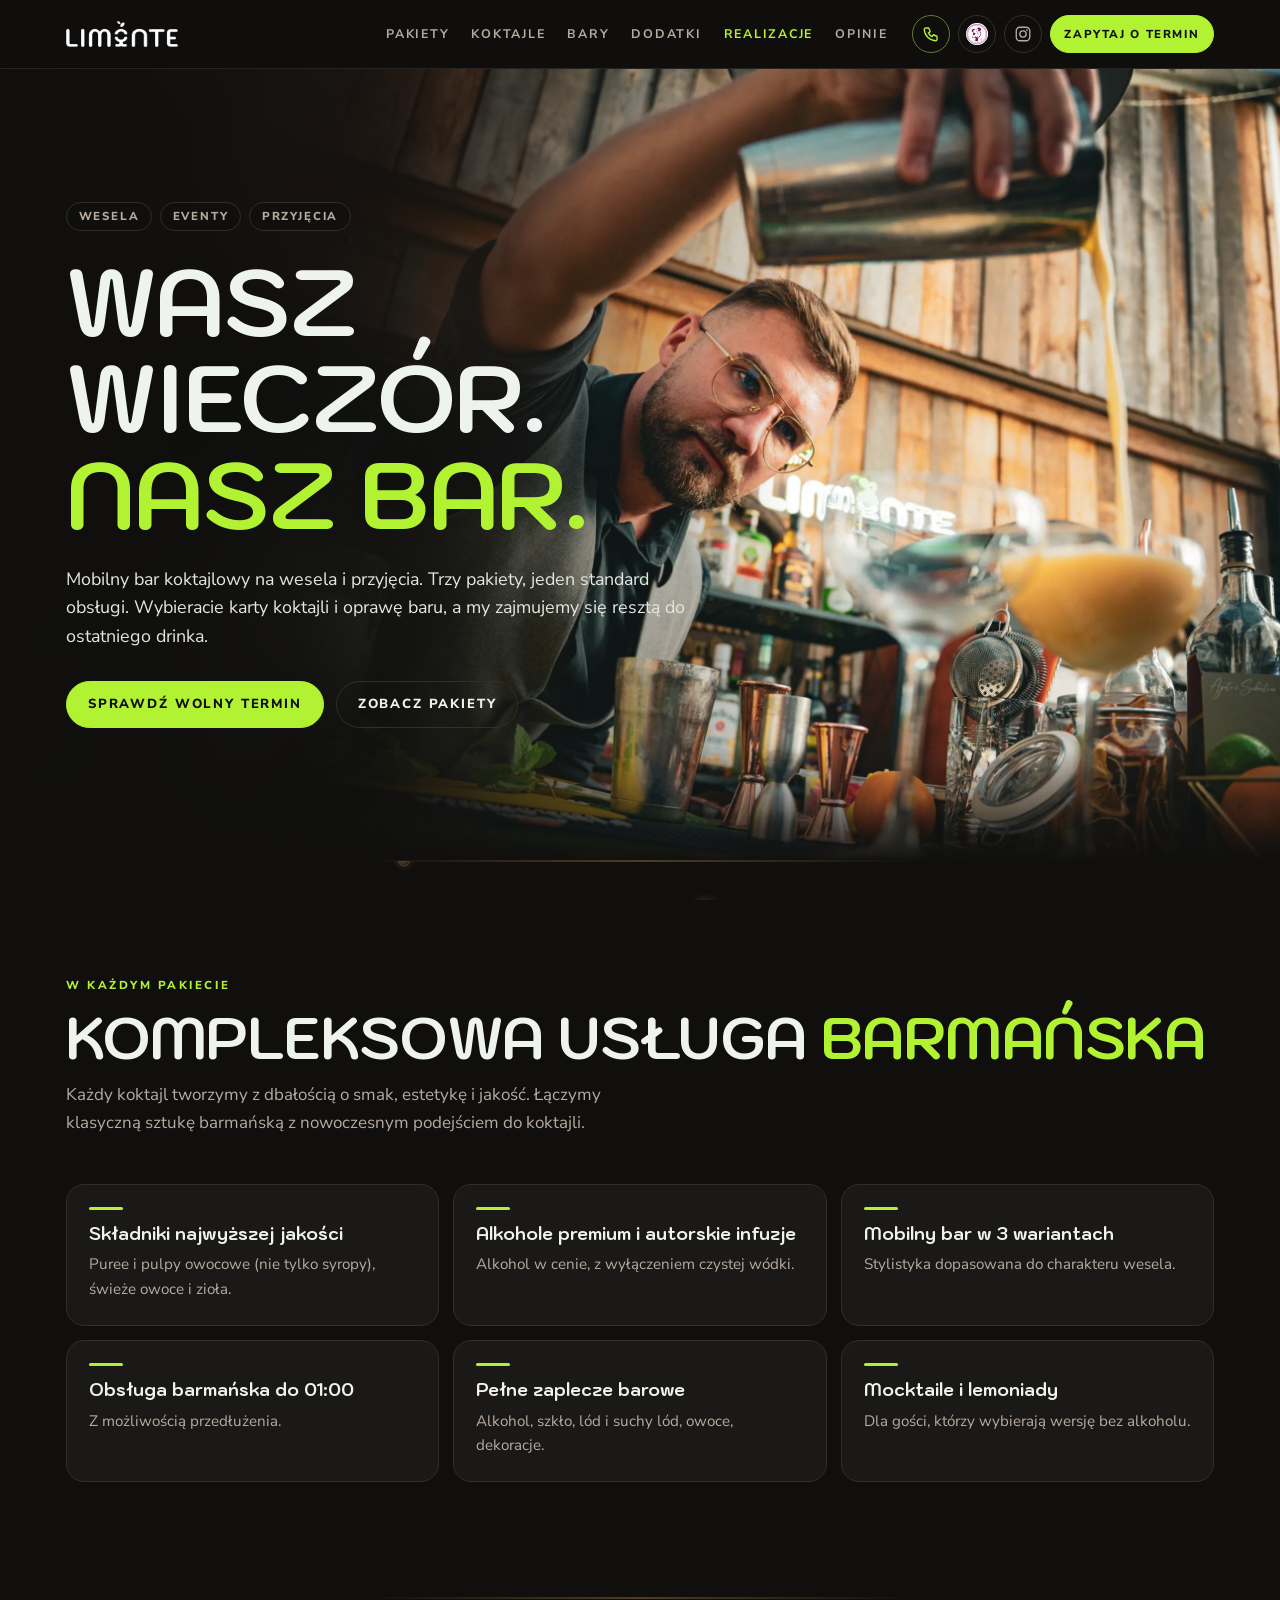
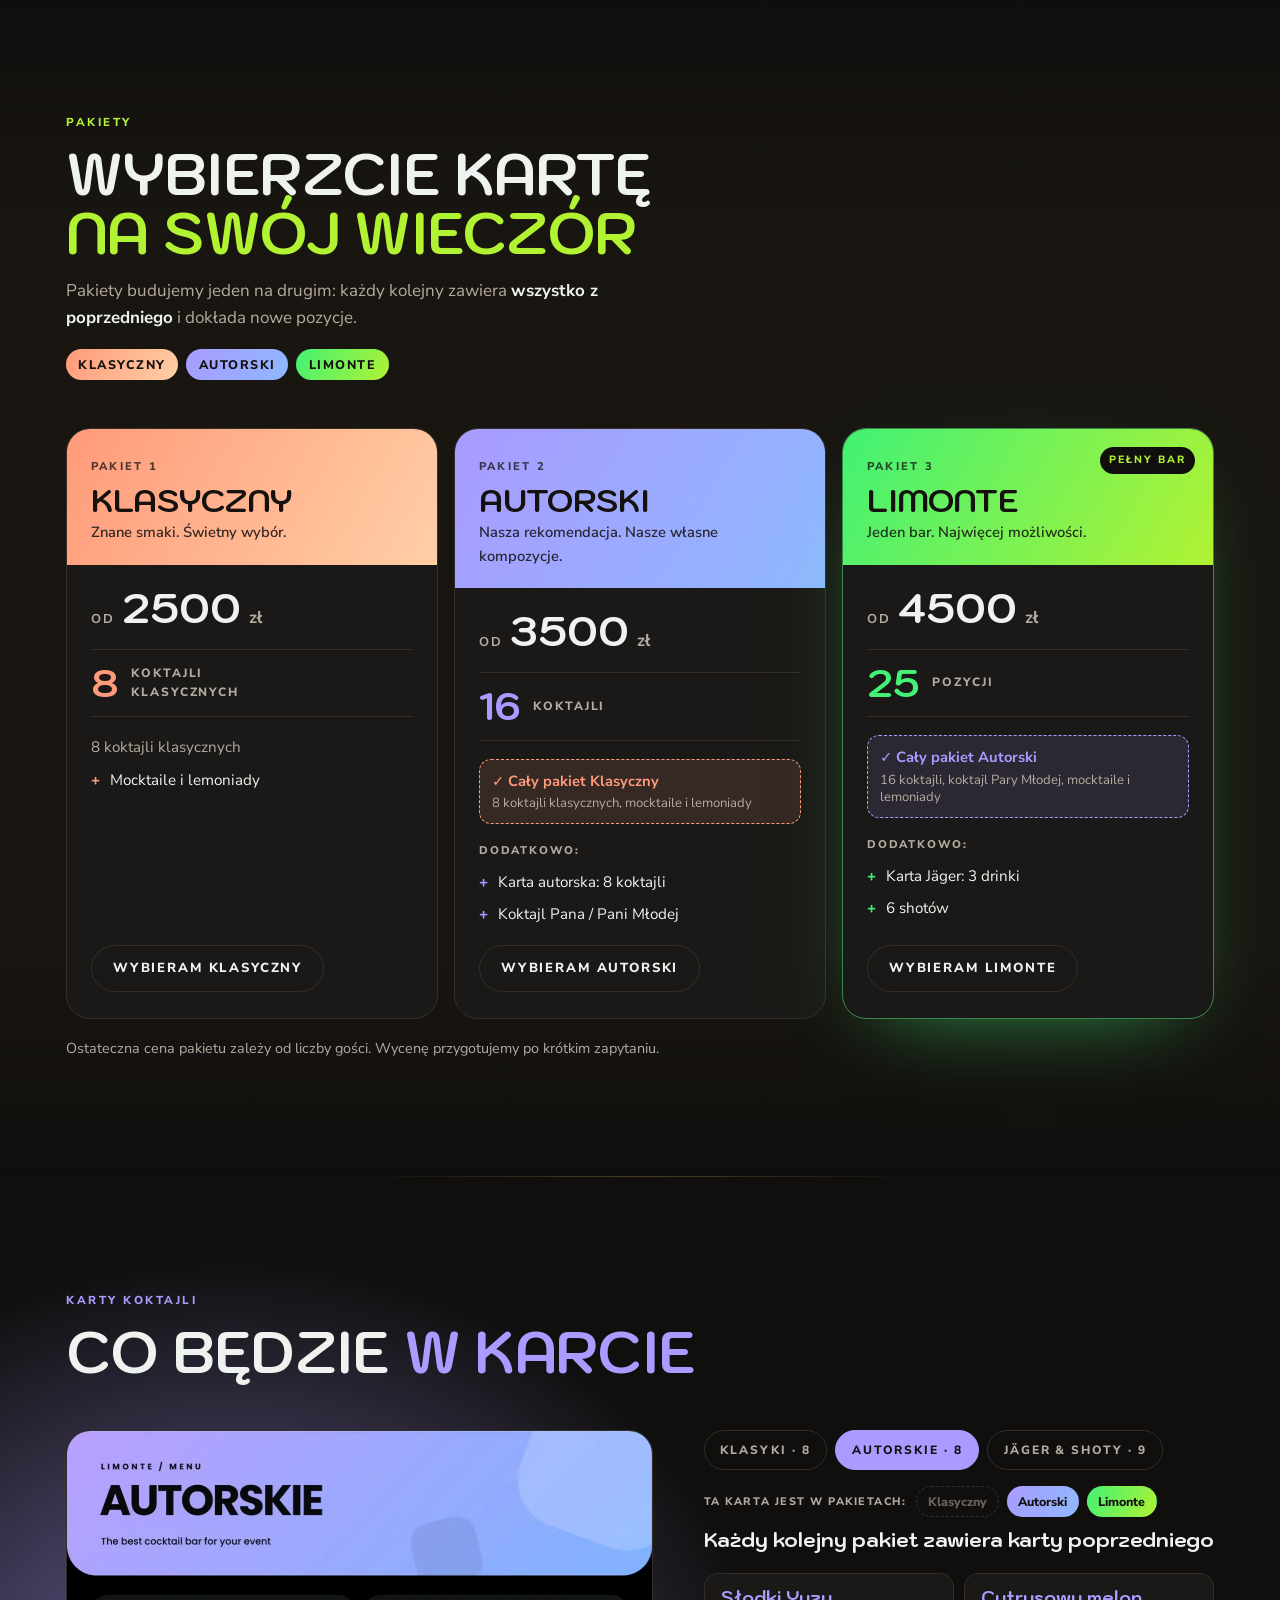
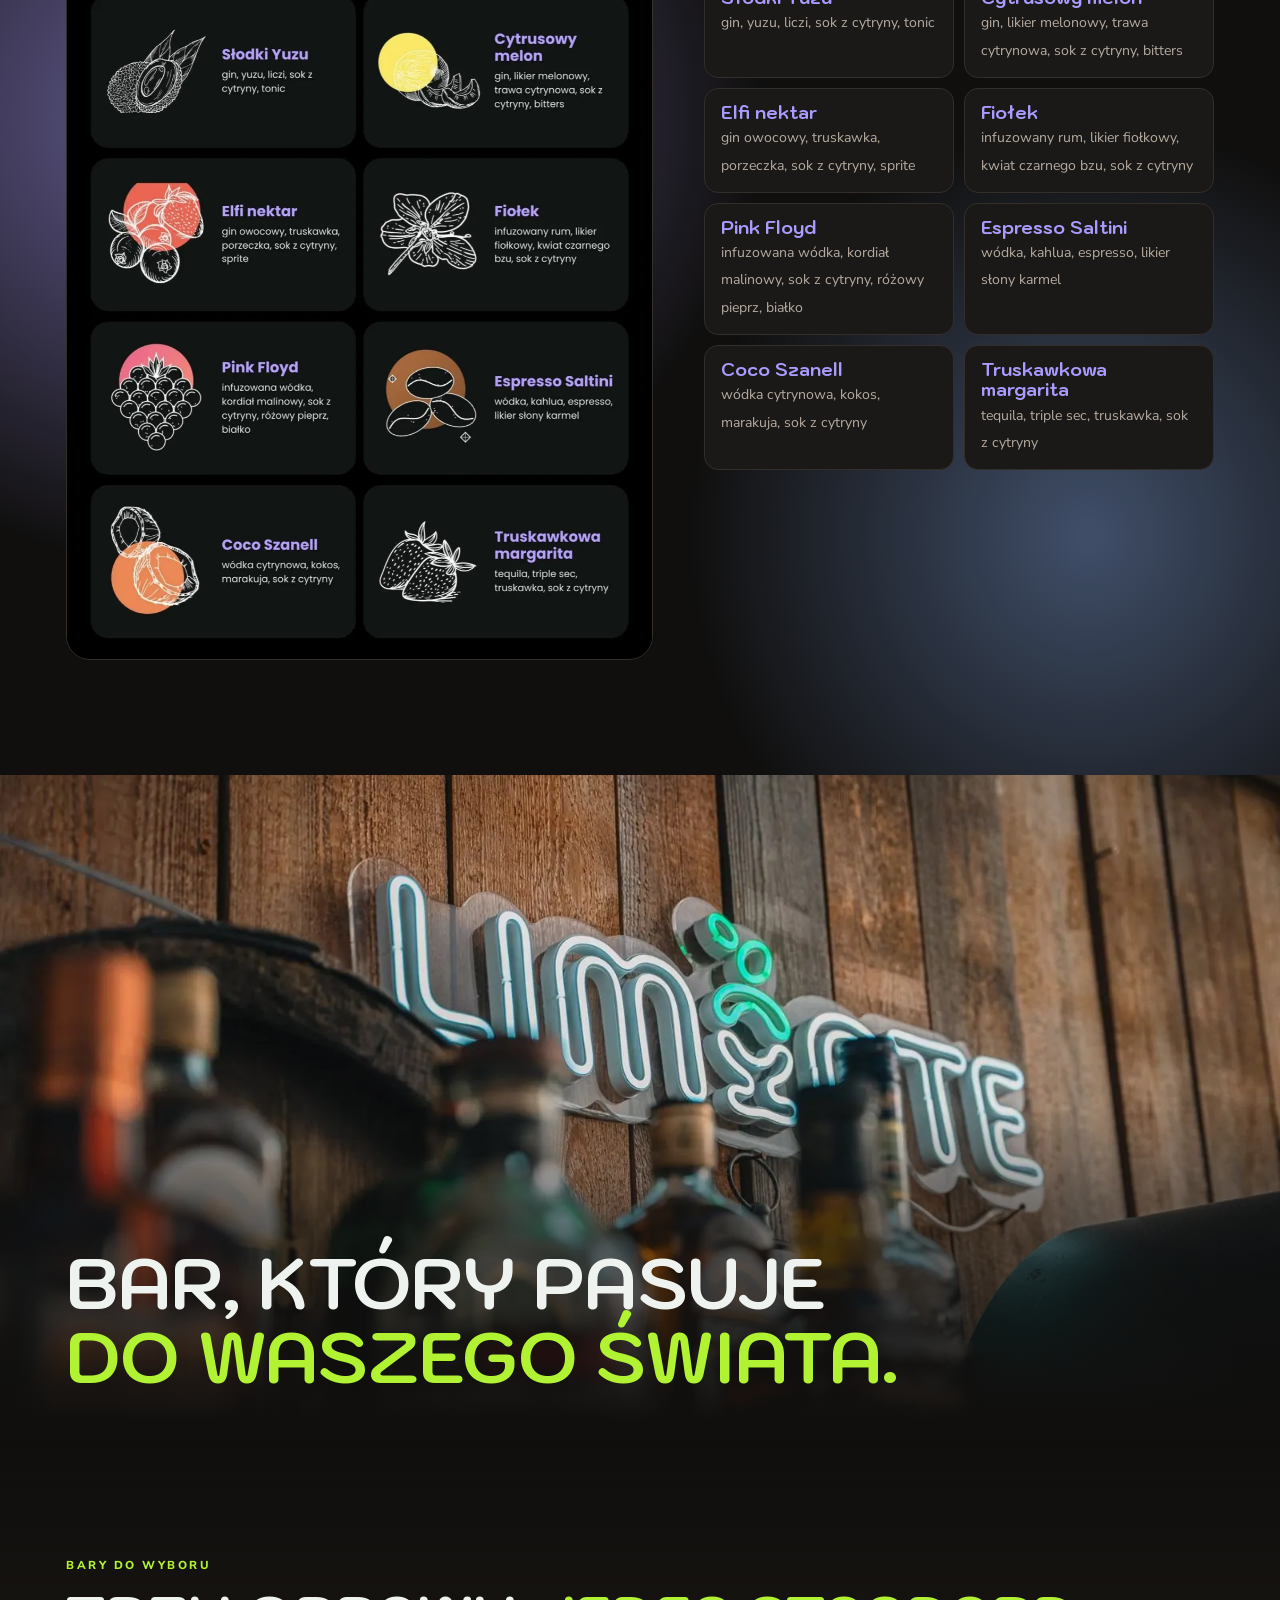
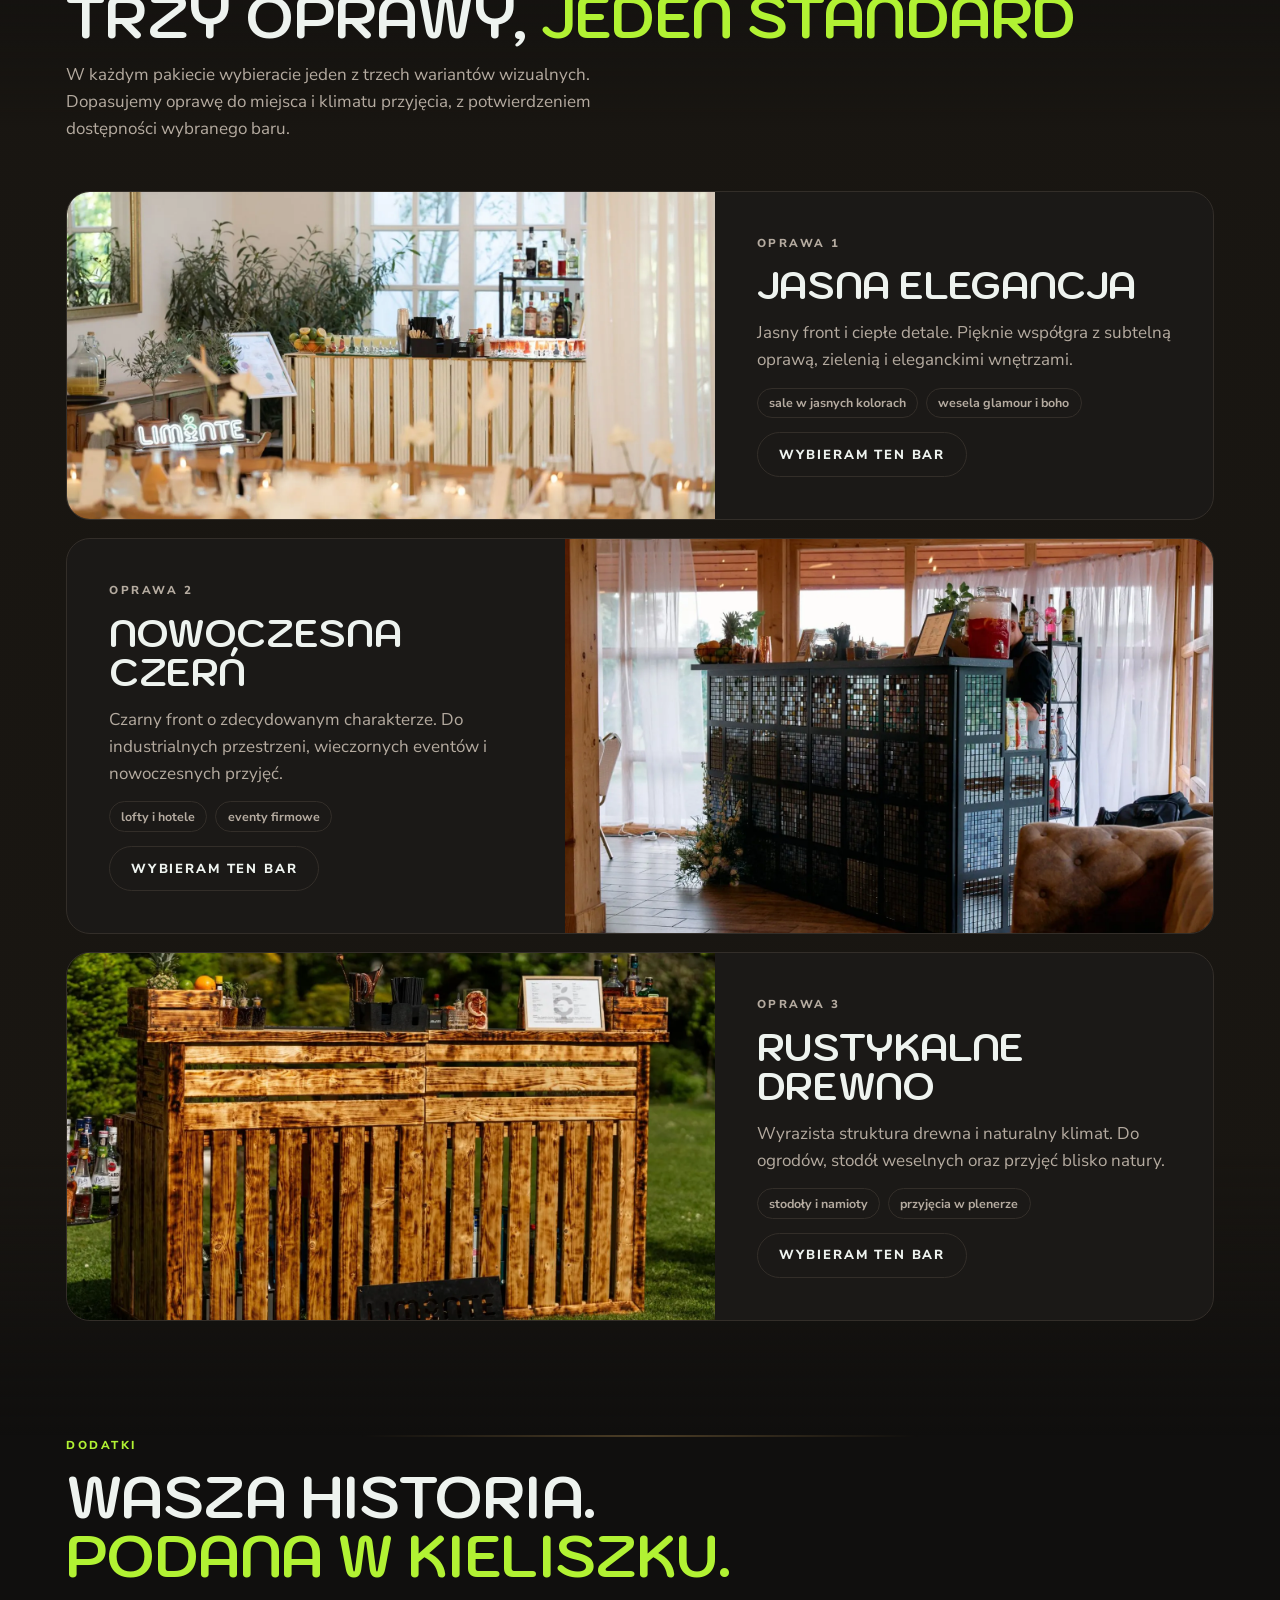
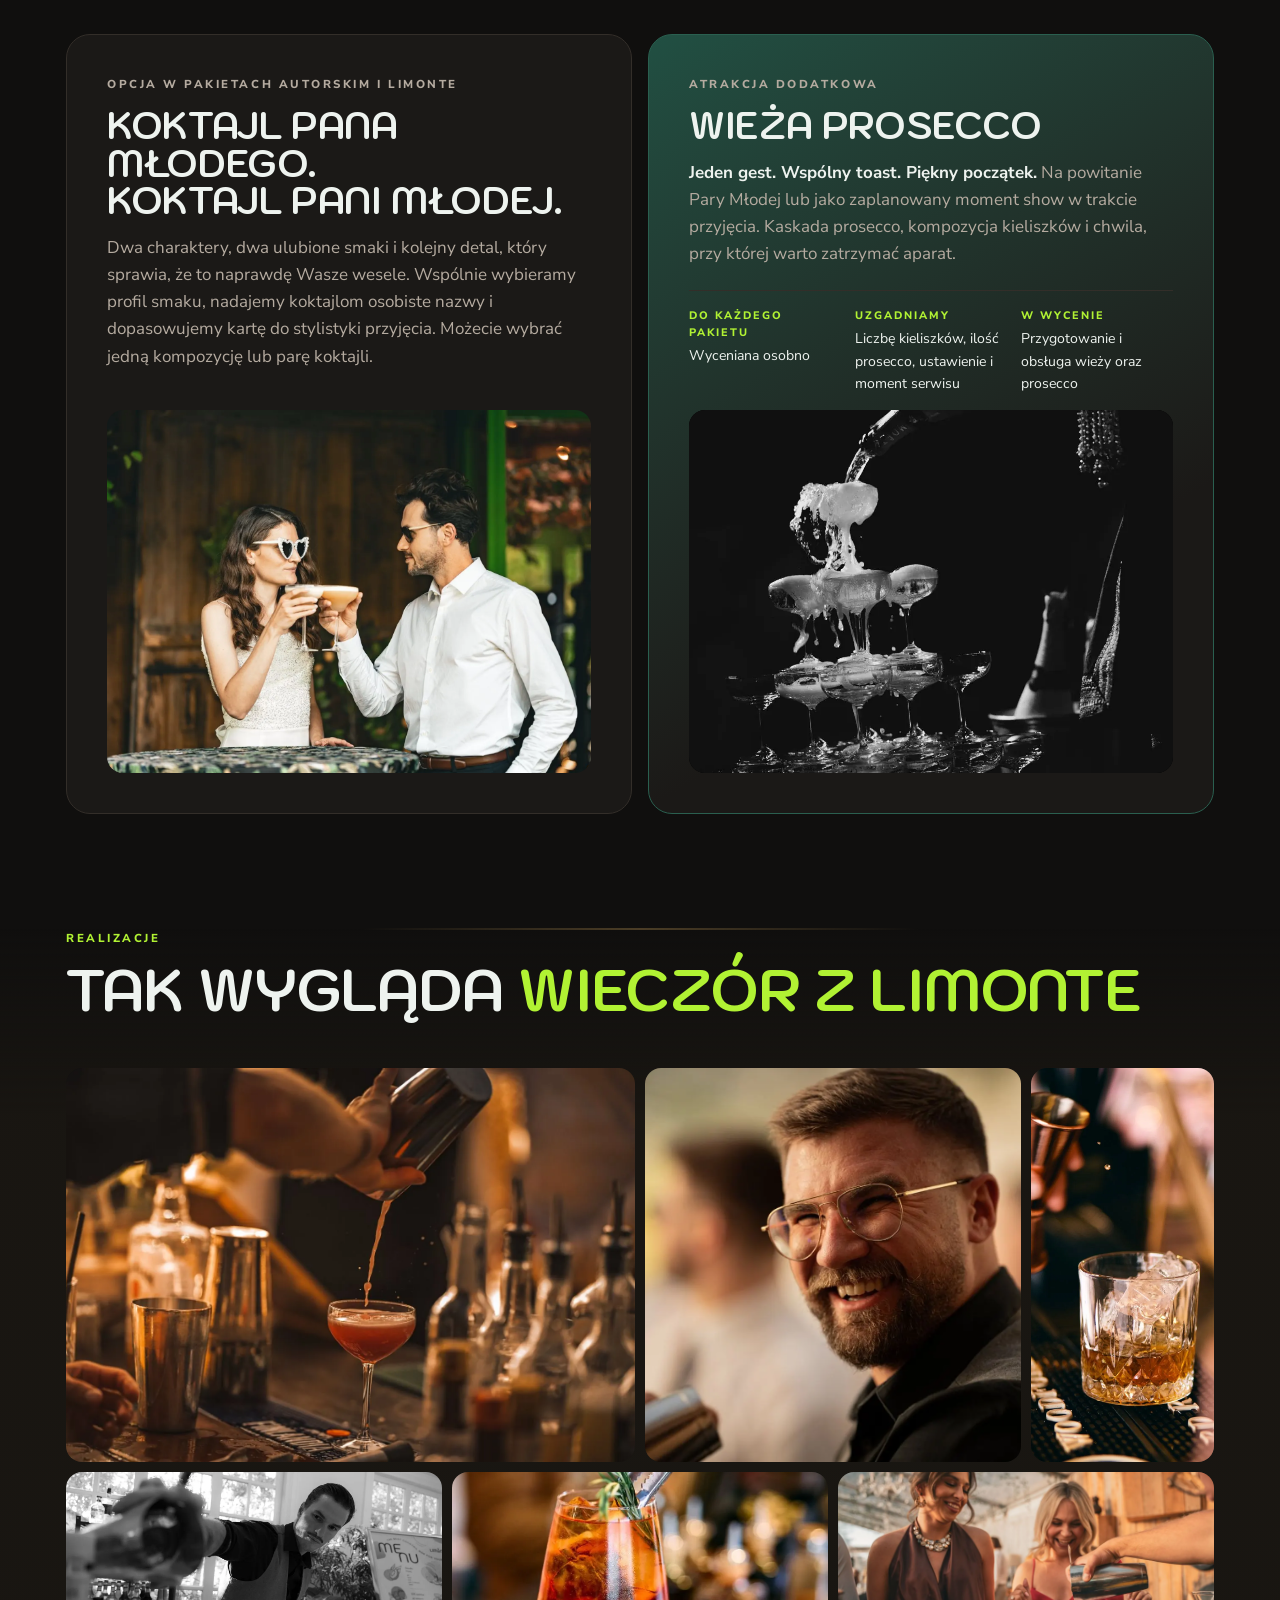
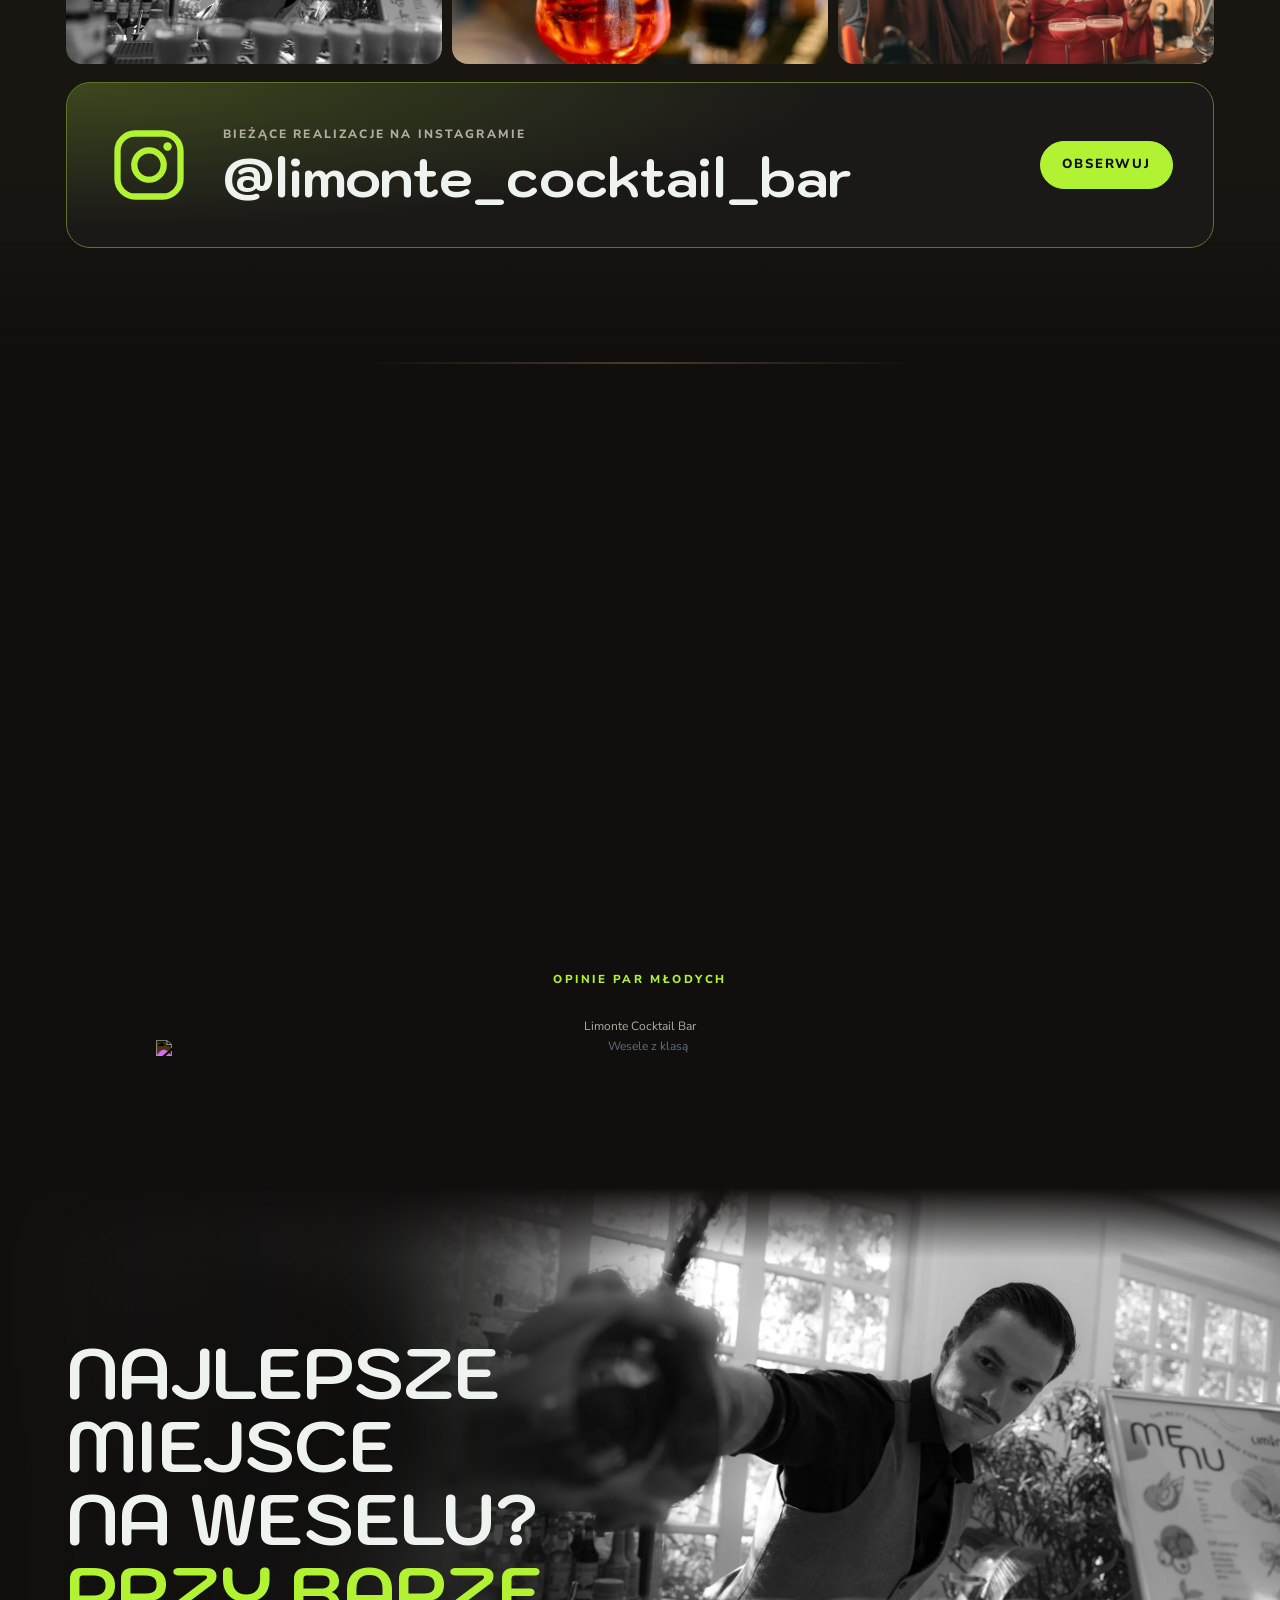
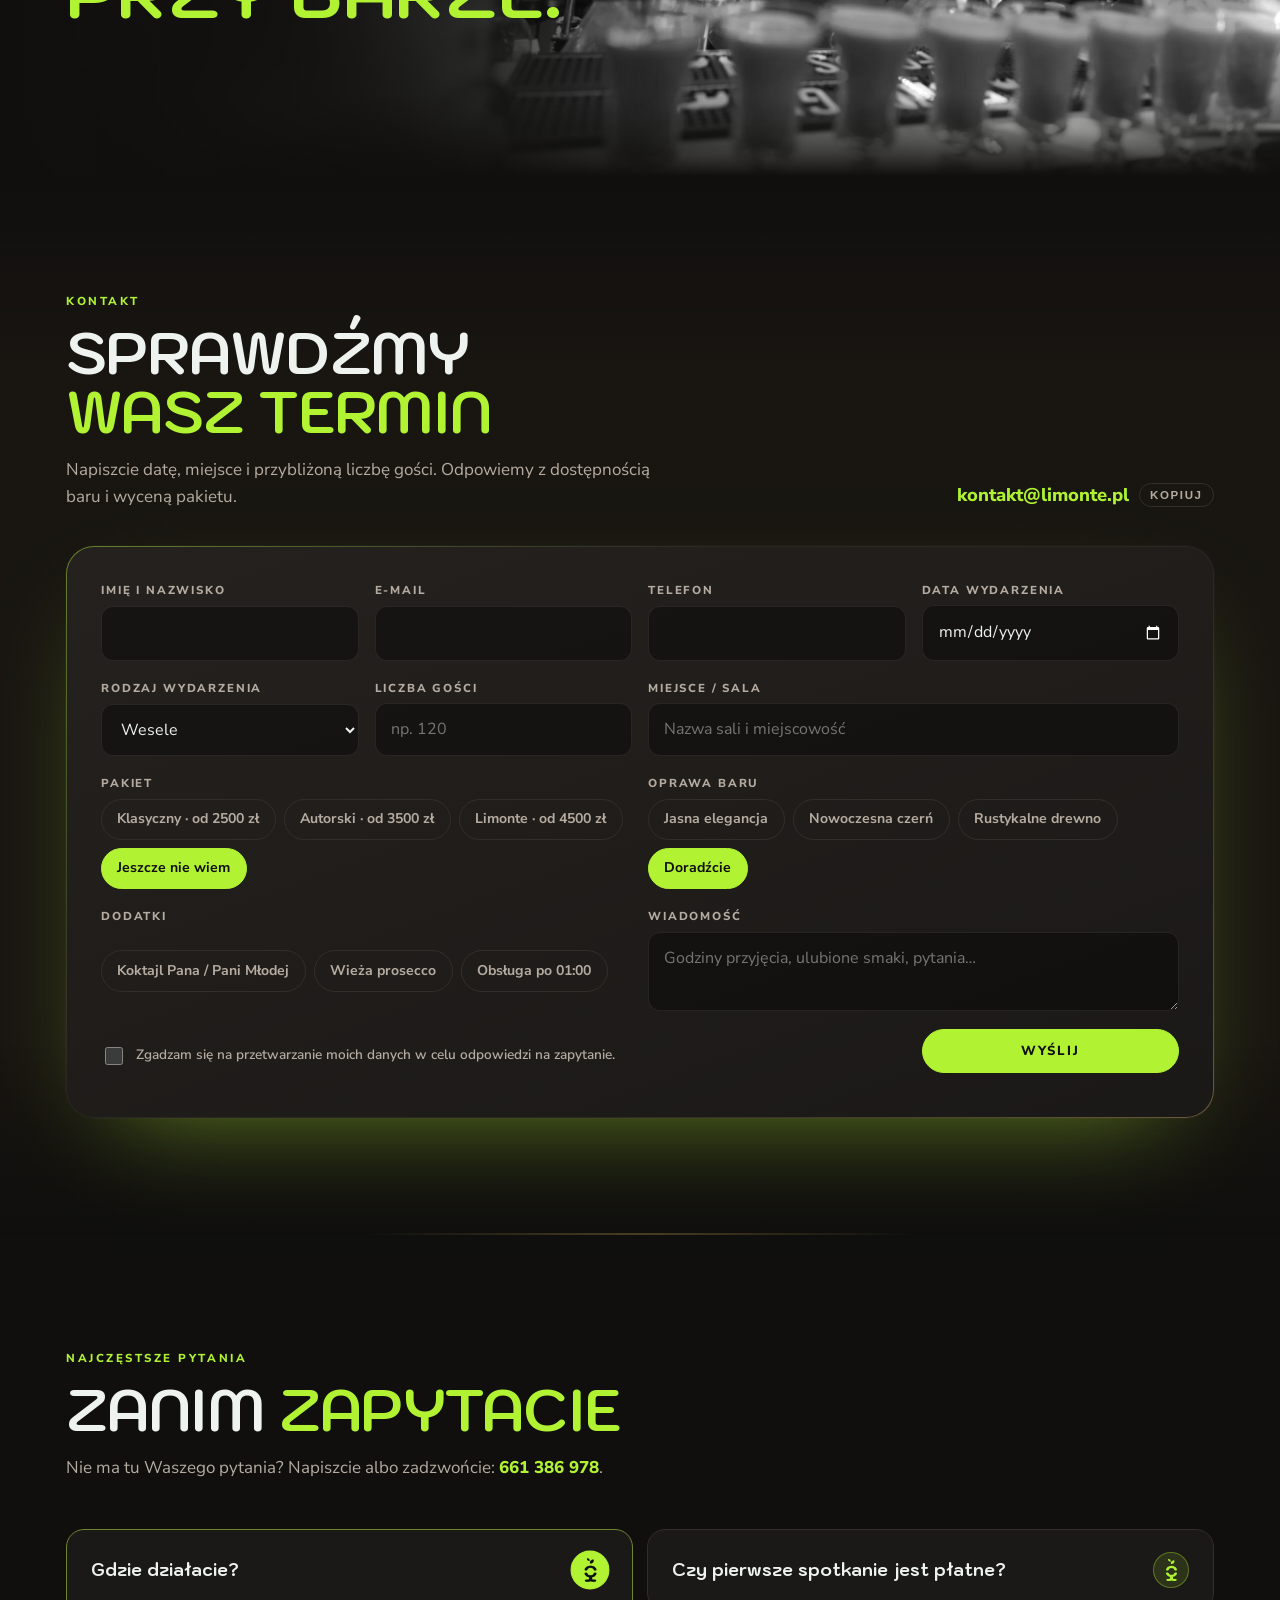
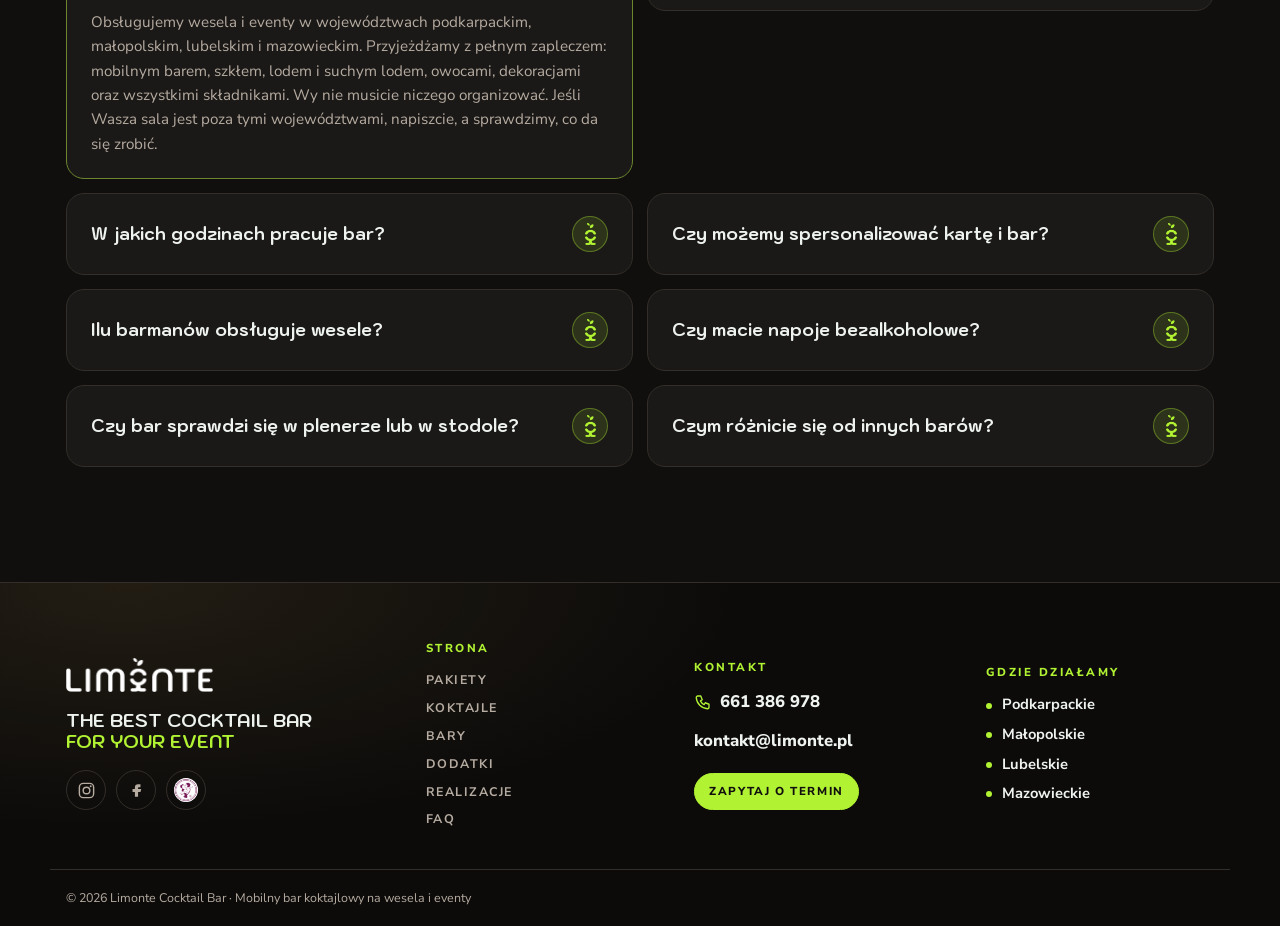
==== commit 80699ce6: "Menu na telefonie bez numeracji Co-Authored-By: Claude Opus 5.5 <noreply@anthropic.com> Claude-Sessi" ====
--- a/index.html
+++ b/index.html
@@ -594,7 +594,7 @@
 <aside class="drawer" aria-label="Menu">
   <div class="dr-head"><img src="img/logo.png" alt="Limonte" width="1200" height="278"><label for="menu-t" class="dr-x" aria-label="Zamknij menu"></label></div>
   <nav class="dr-nav">
-    <a href="#pakiety"><i>01</i>Pakiety</a><a href="#karty"><i>02</i>Koktajle</a><a href="#bary"><i>03</i>Bary</a><a href="#dodatki"><i>04</i>Dodatki</a><a href="#galeria"><i>05</i>Realizacje</a><a href="#rekomendacje"><i>06</i>Opinie</a><a href="#kontakt"><i>07</i>Kontakt</a><a href="#faq"><i>08</i>FAQ</a>
+    <a href="#pakiety">Pakiety</a><a href="#karty">Koktajle</a><a href="#bary">Bary</a><a href="#dodatki">Dodatki</a><a href="#galeria">Realizacje</a><a href="#rekomendacje">Opinie</a><a href="#kontakt">Kontakt</a><a href="#faq">FAQ</a>
   </nav>
   <div class="dr-foot">
     <a class="dr-tel" href="tel:+48661386978"><svg viewBox="0 0 24 24" aria-hidden="true"><path d="M5 4h4l2 5-2.5 1.5a11 11 0 0 0 5 5L15 13l5 2v4a2 2 0 0 1-2 2A16 16 0 0 1 3 6a2 2 0 0 1 2-2" fill="none" stroke="currentColor" stroke-width="1.8" stroke-linejoin="round"/></svg>661 386 978</a>
